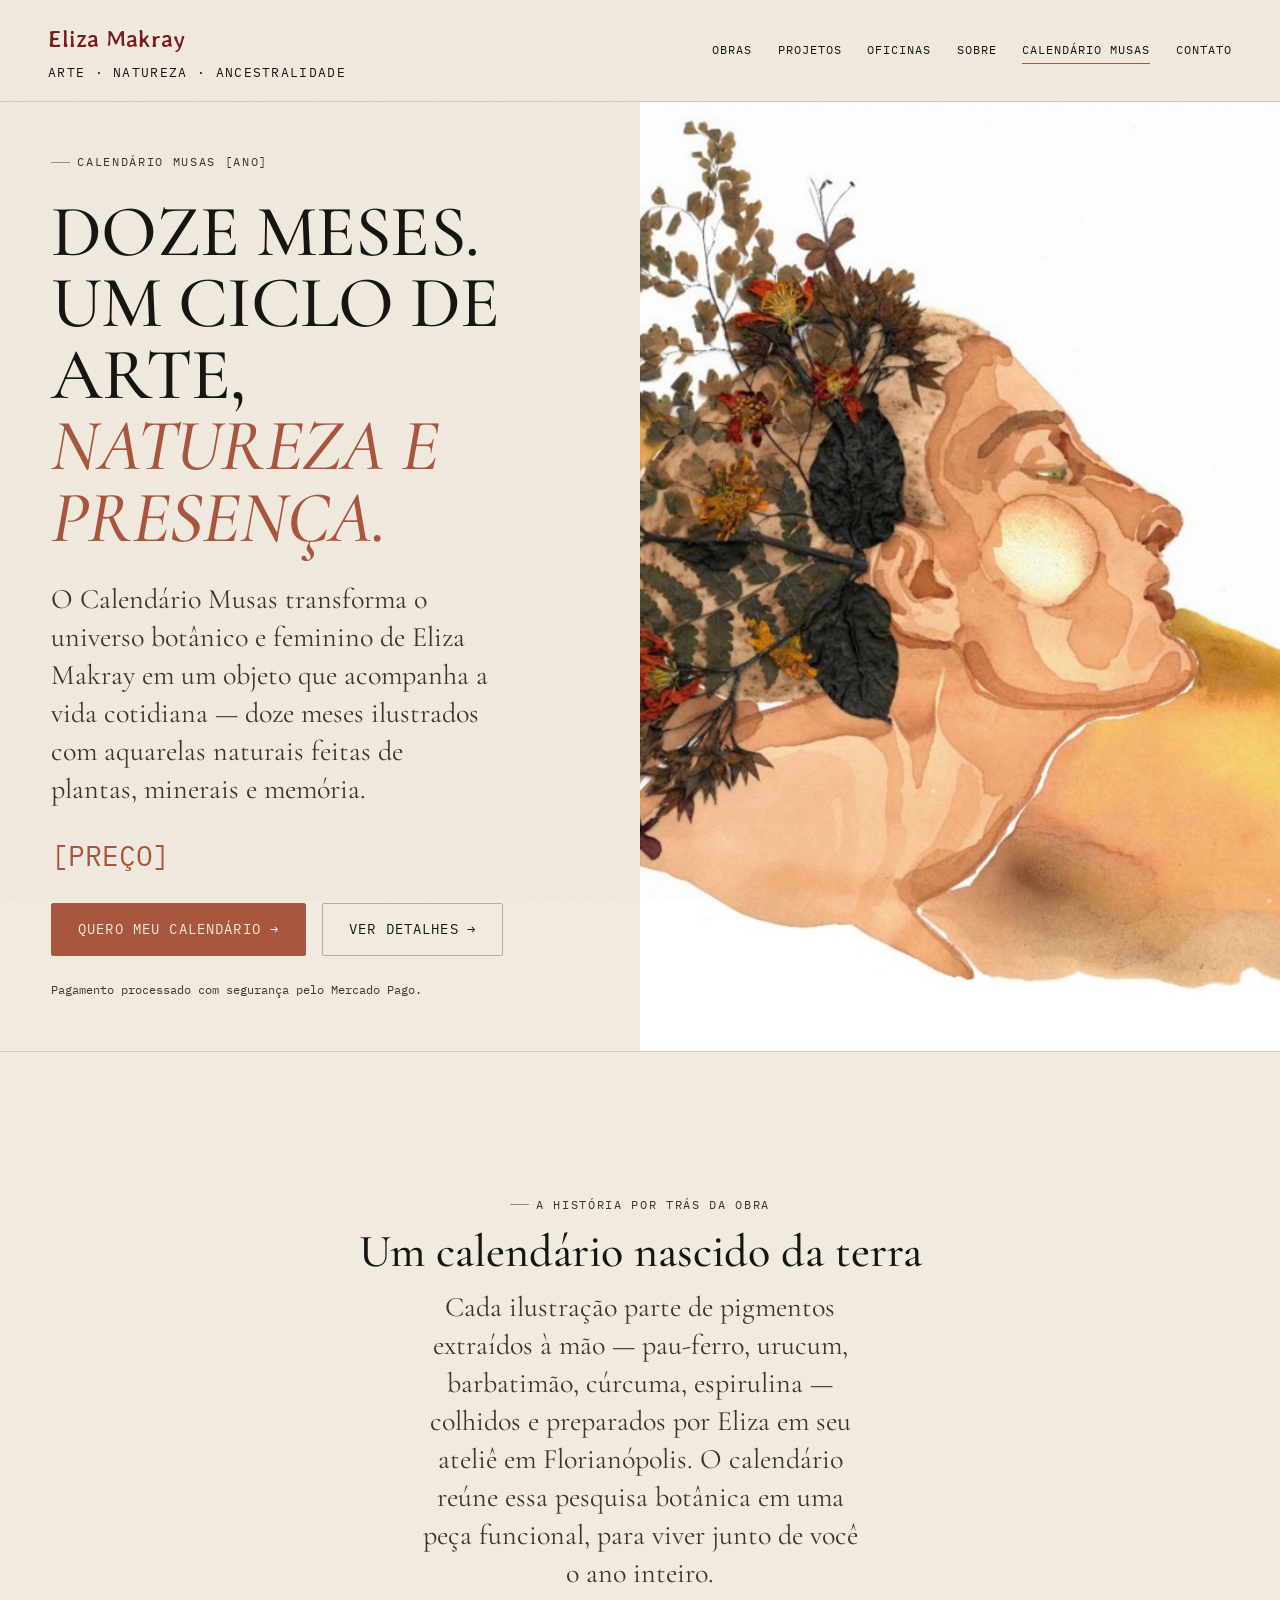
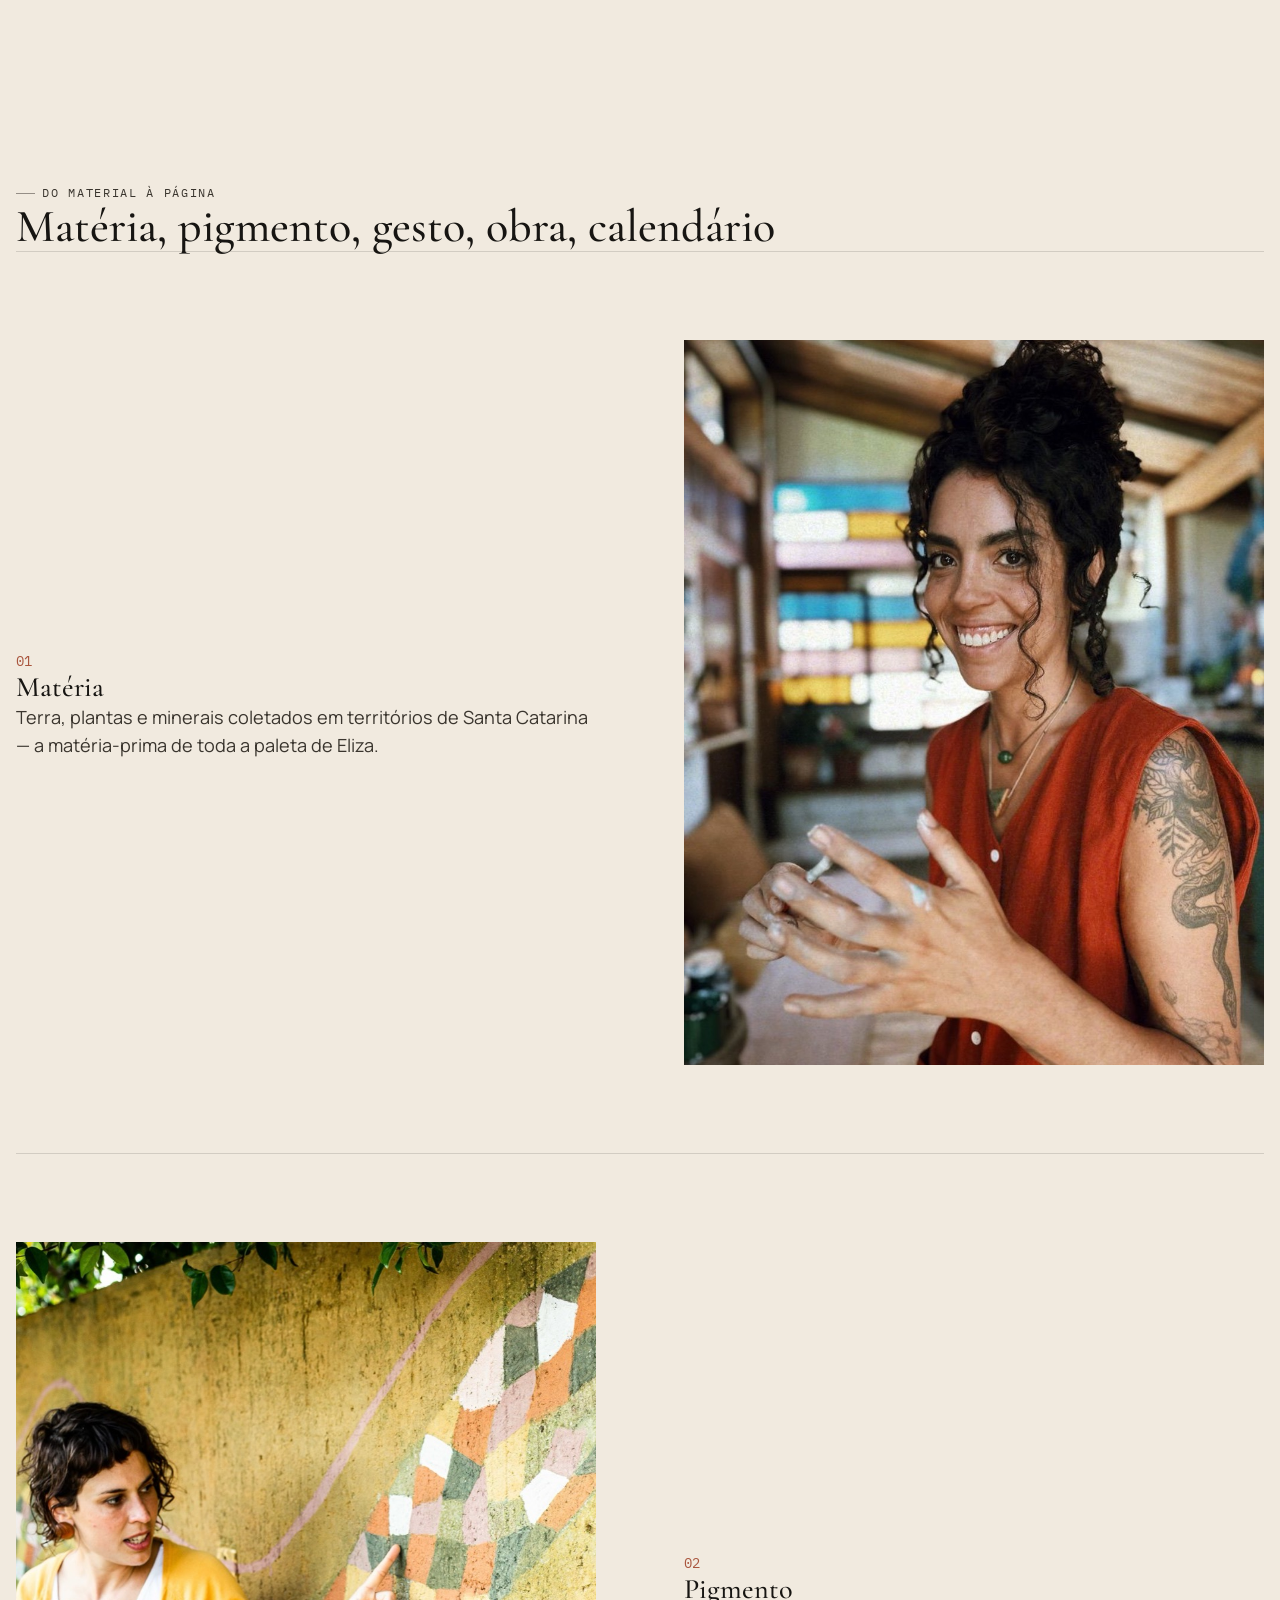
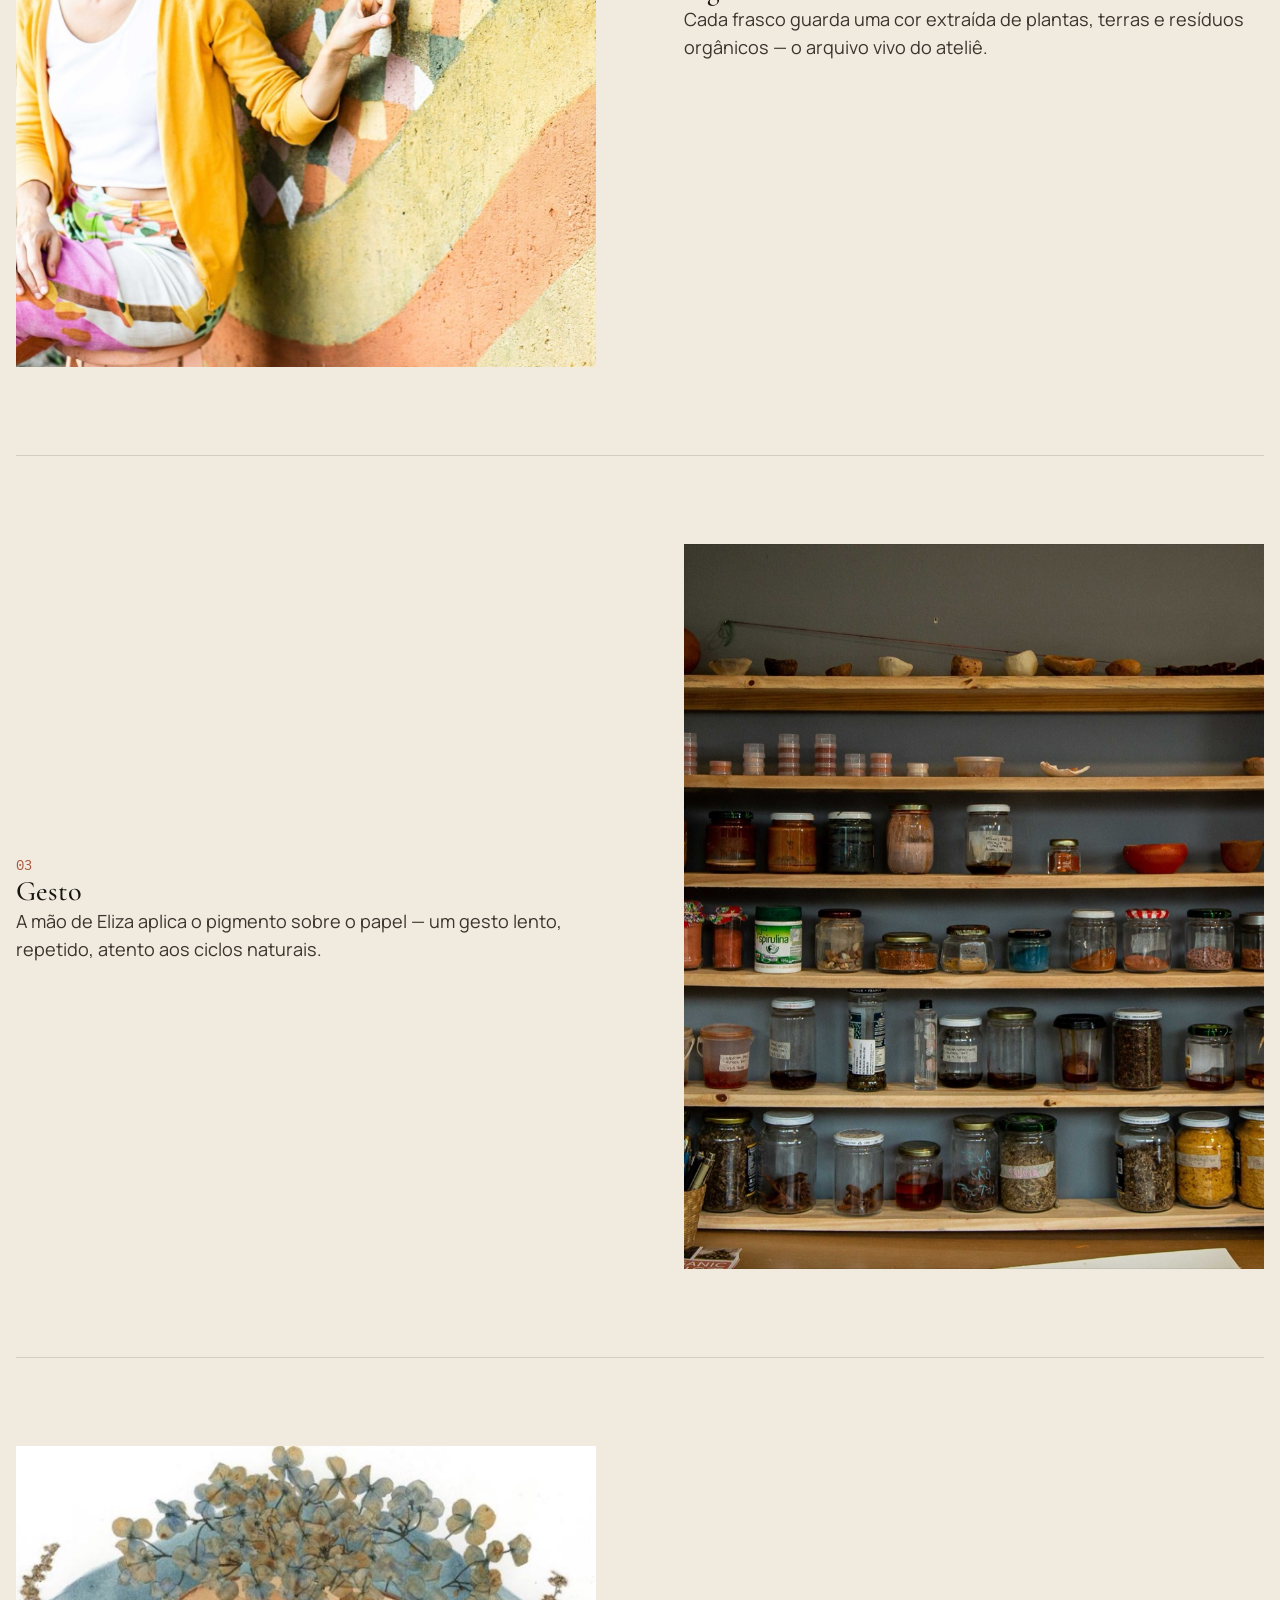
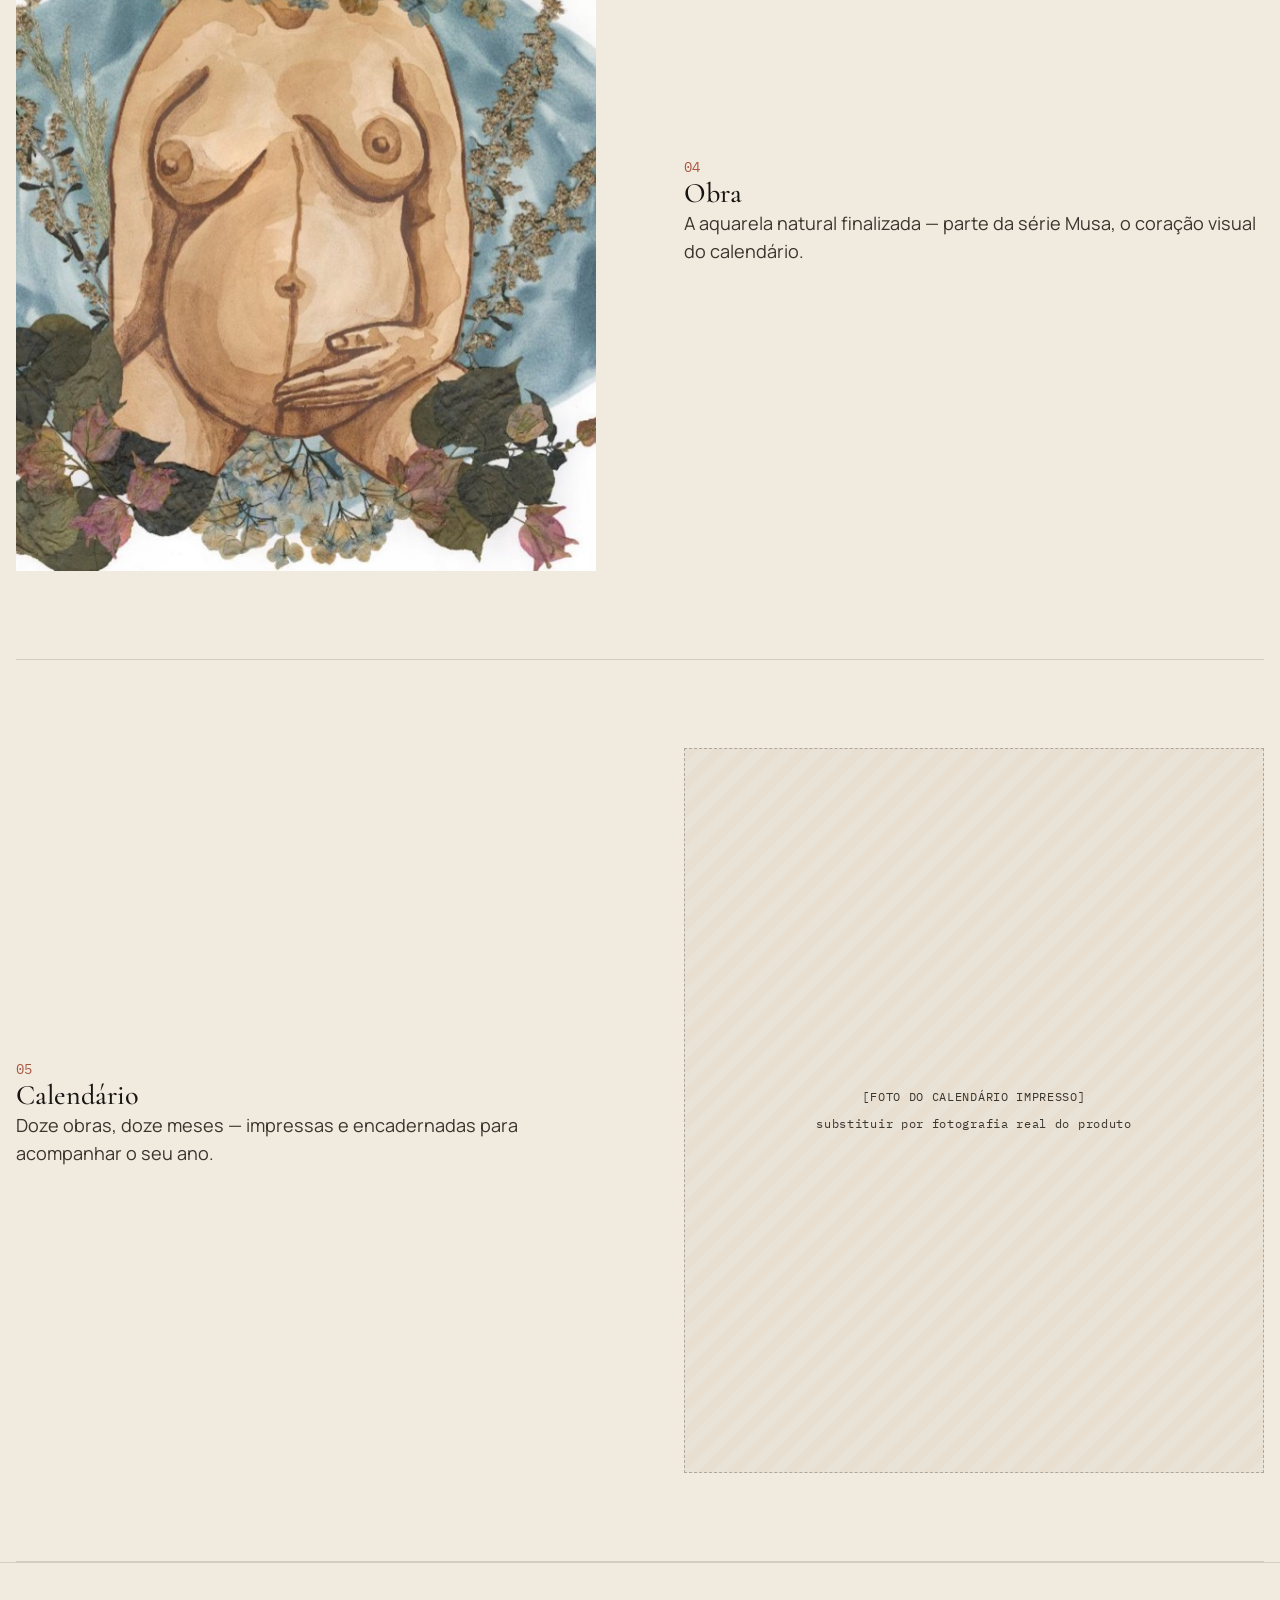
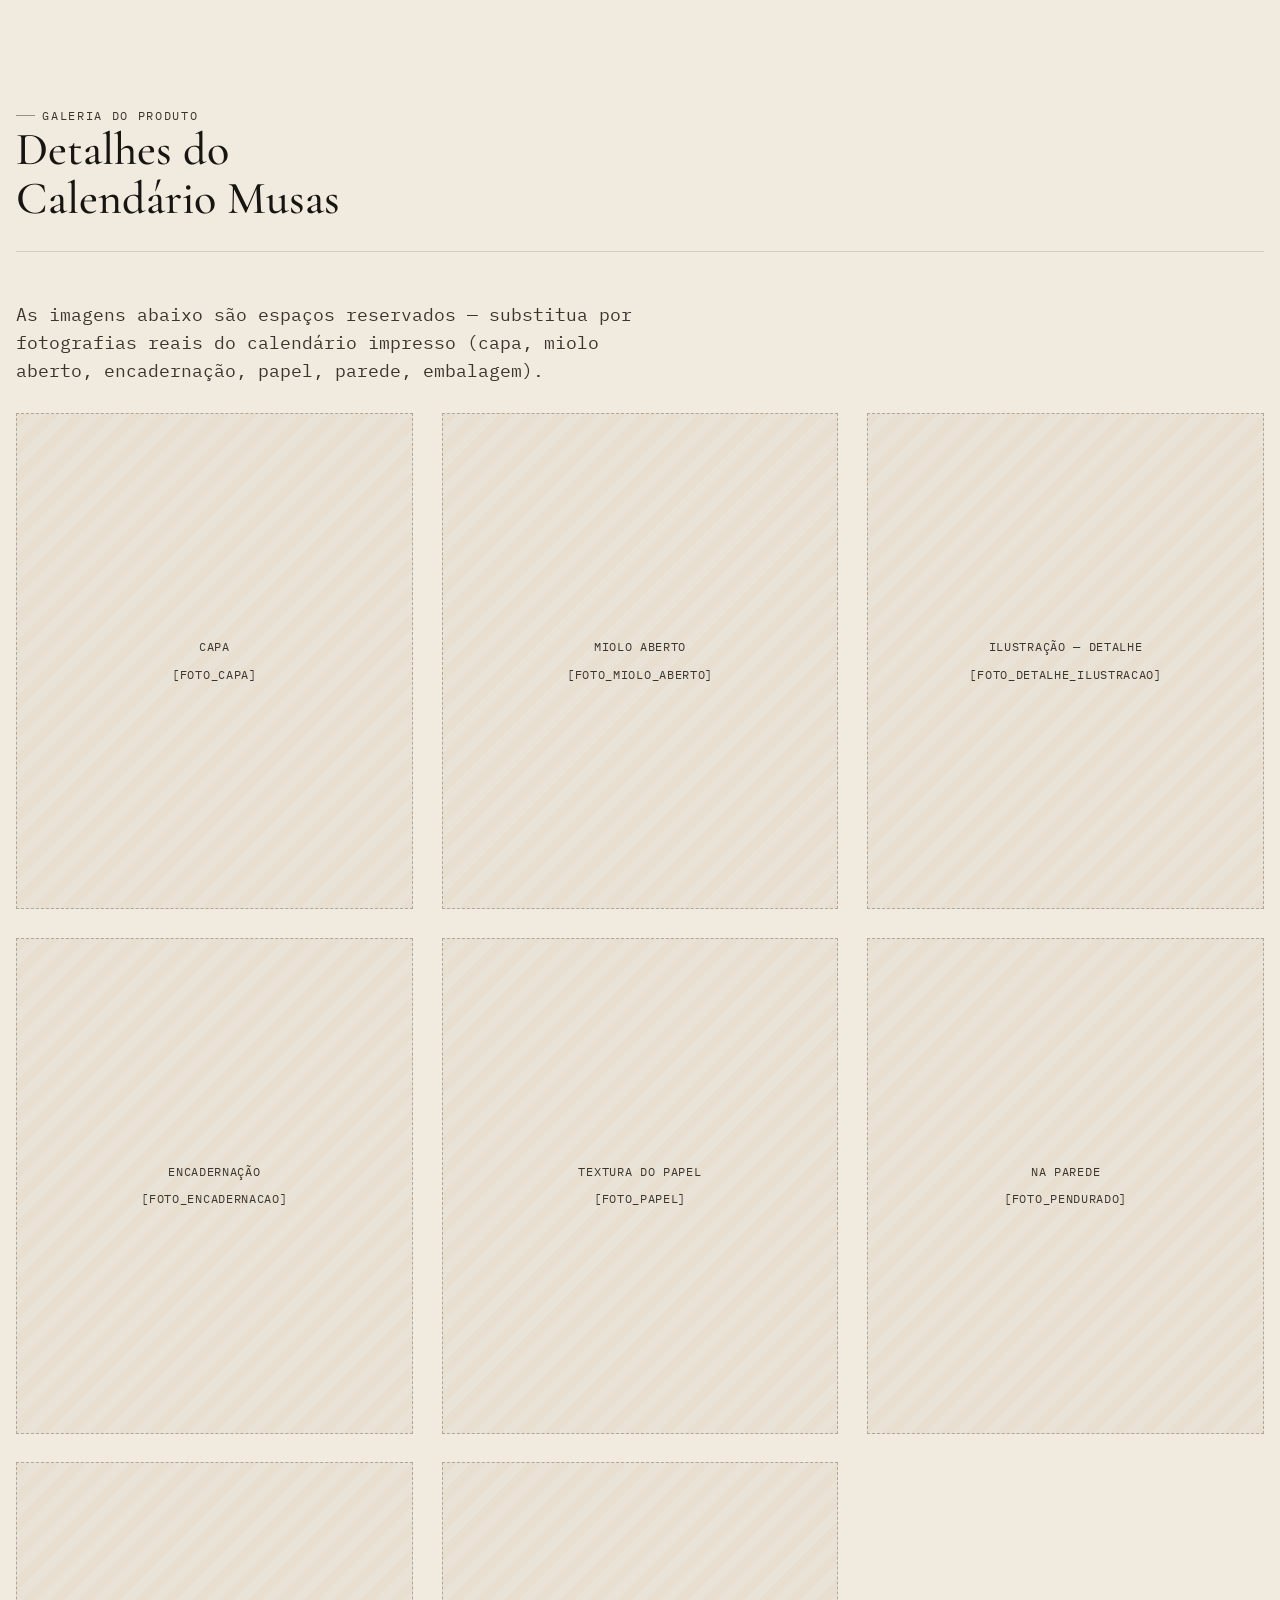
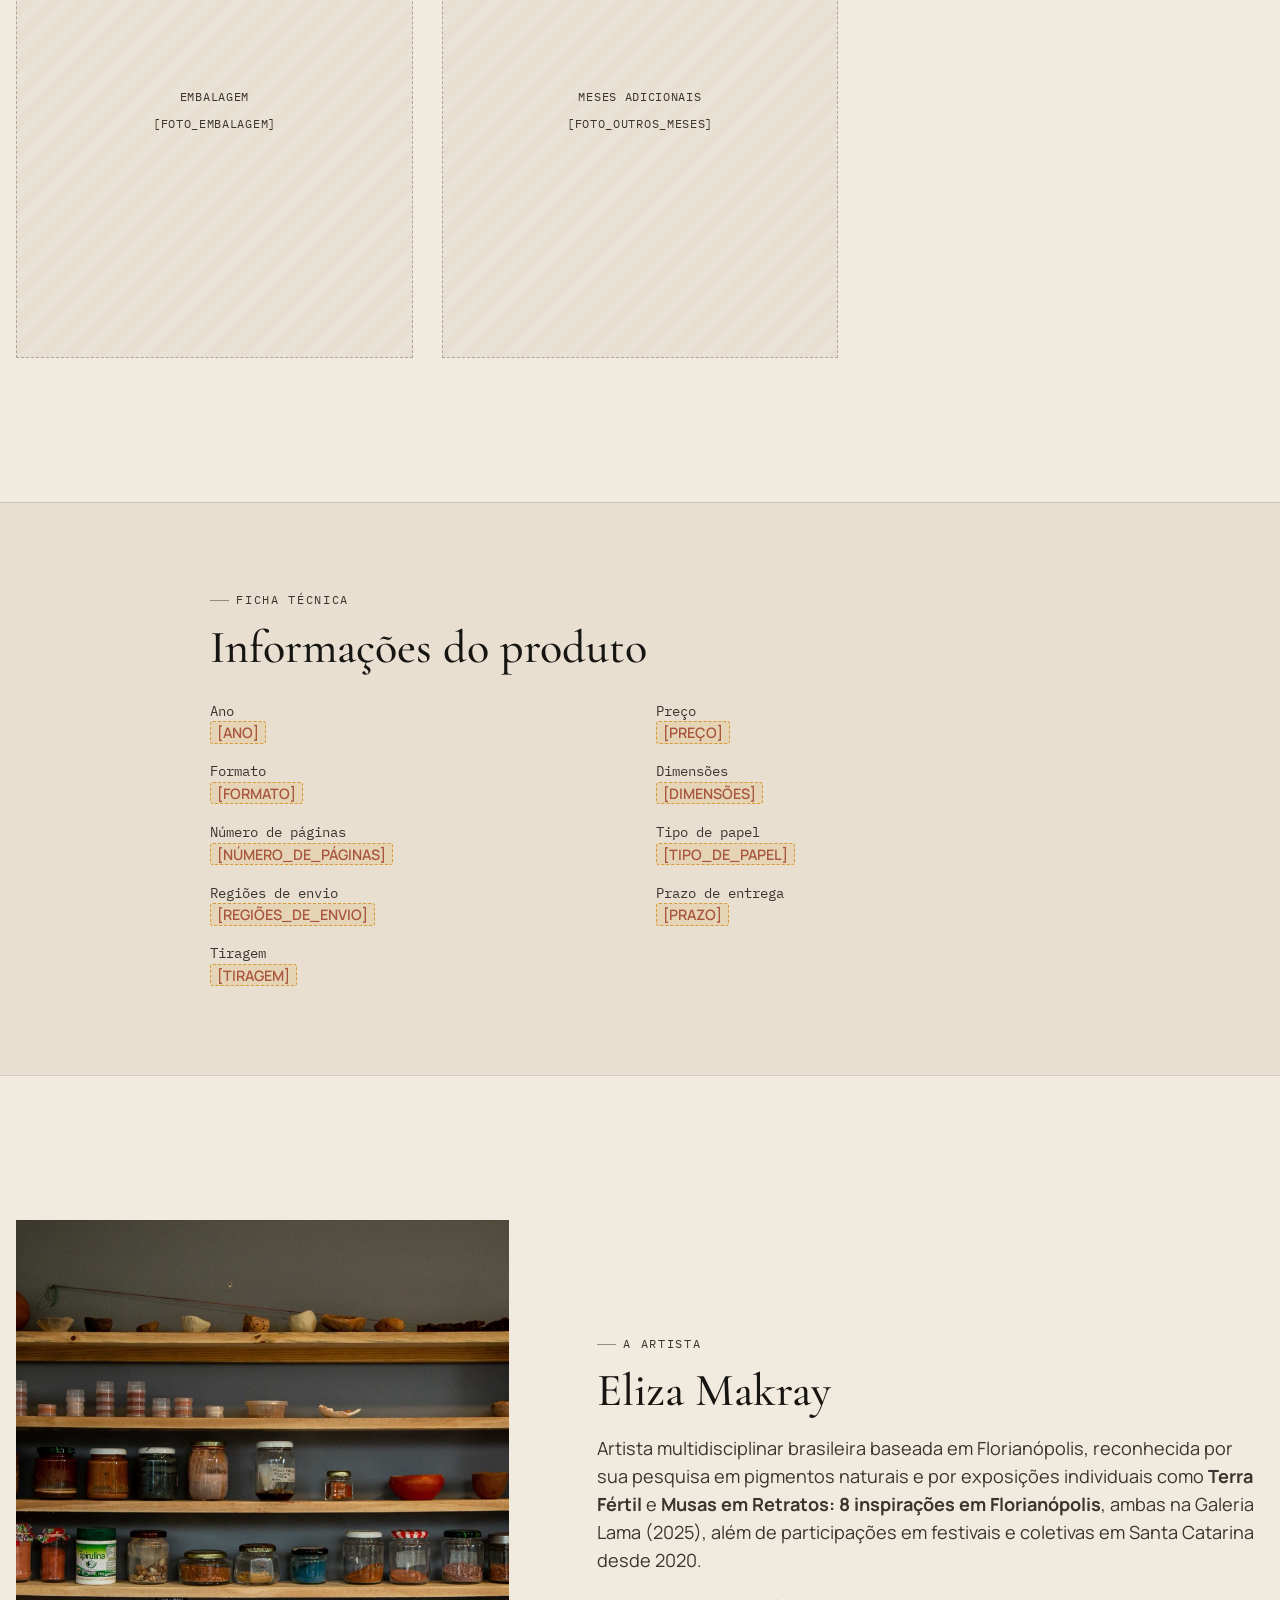
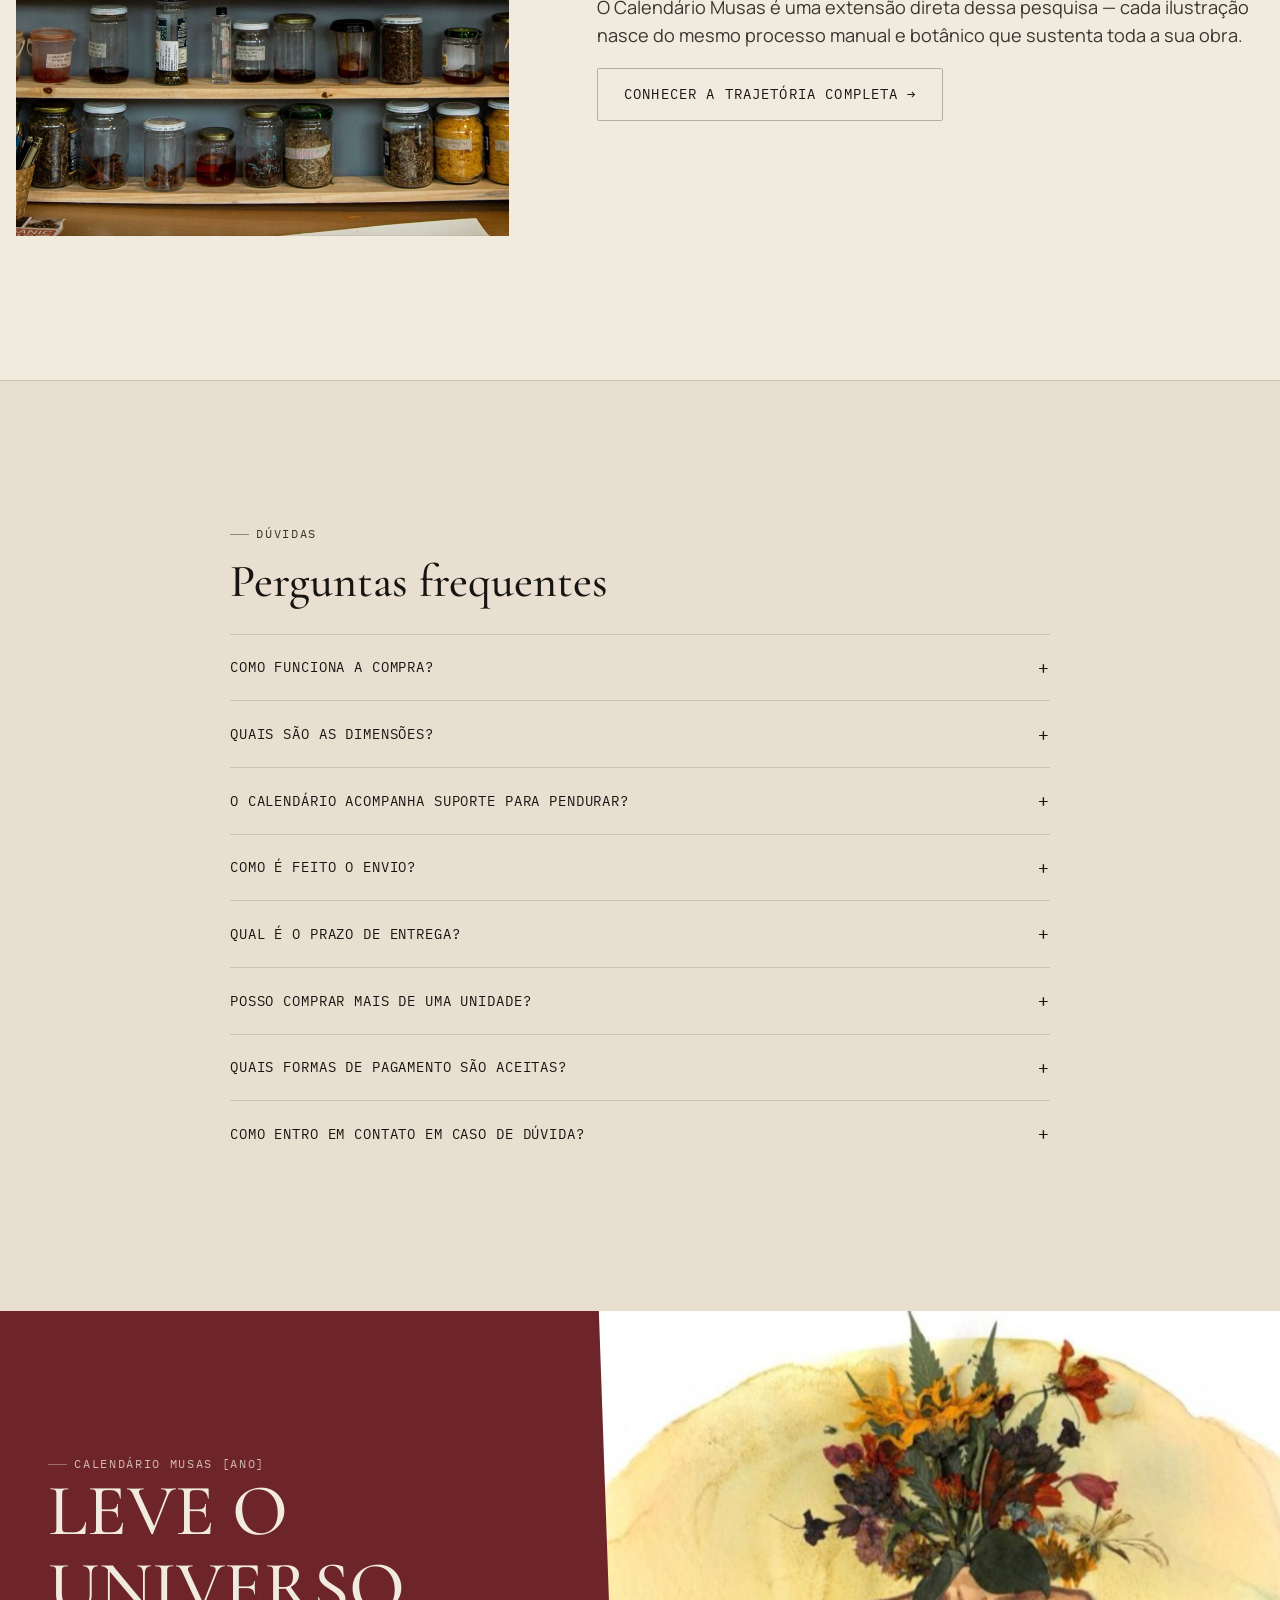
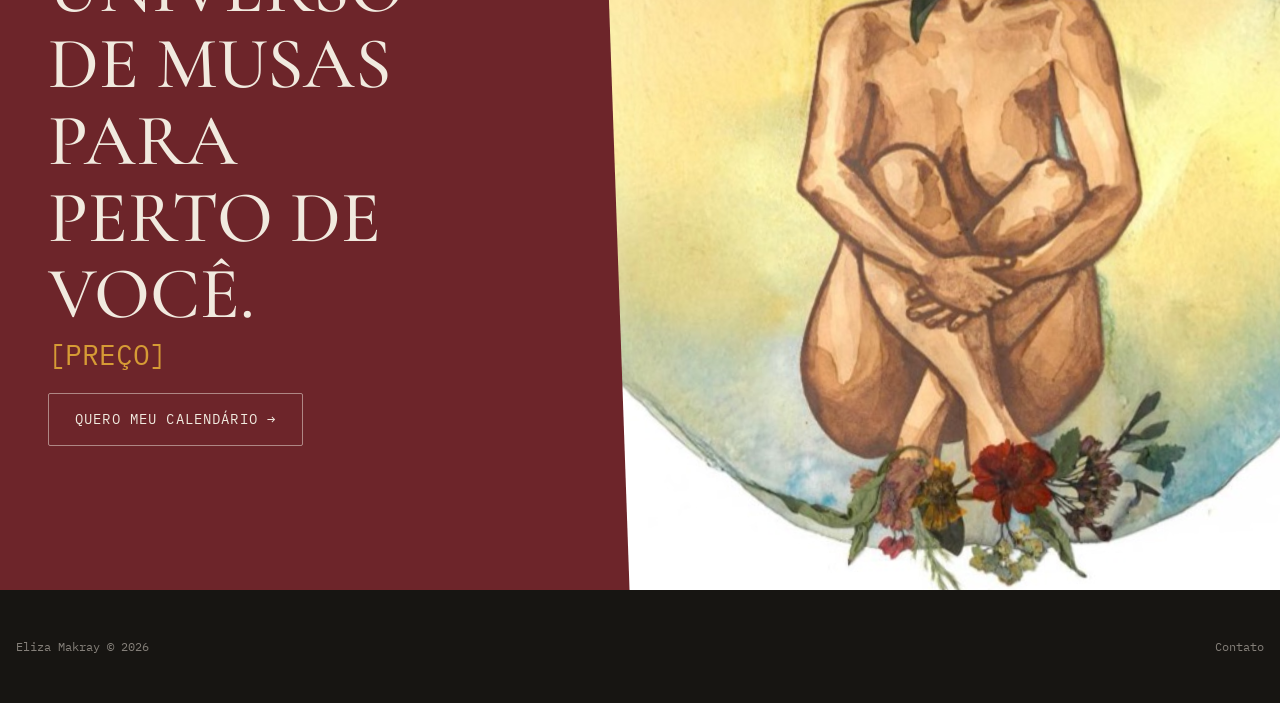
==== calendario.html @ dd7030db "Apply client's second feedback round: video trim, contact info, copy cleanup - Trim expo-video.mp4 (" ====
<!DOCTYPE html>
<html lang="pt-BR">
<head>
<meta charset="UTF-8">
<meta name="viewport" content="width=device-width, initial-scale=1.0">
<title>Calendário Musas [ANO] — Eliza Makray</title>
<meta name="description" content="Calendário Musas: doze meses do universo botânico de Eliza Makray, um ciclo de arte, natureza e presença. Peça colecionável em edição limitada.">
<link rel="canonical" href="[CANONICAL_URL]/calendario.html">
<meta property="og:type" content="product">
<meta property="og:title" content="Calendário Musas [ANO] — Eliza Makray">
<meta property="og:description" content="Doze meses de arte, natureza e presença. Um objeto colecionável do universo de Eliza Makray.">
<meta property="og:image" content="[SOCIAL_SHARE_IMAGE_URL]">
<meta property="og:locale" content="pt_BR">
<meta name="twitter:card" content="summary_large_image">
<link rel="icon" href="assets/icons/favicon.svg" type="image/svg+xml">
<link rel="preconnect" href="https://fonts.googleapis.com">
<link rel="preconnect" href="https://fonts.gstatic.com" crossorigin>
<link rel="stylesheet" href="styles.css">
<script type="application/ld+json">
{
  "@context": "https://schema.org",
  "@type": "Product",
  "name": "Calendário Musas [ANO]",
  "description": "Calendário anual com aquarelas naturais e fotografias de Eliza Makray, celebrando o universo botânico e feminino da artista.",
  "brand": { "@type": "Person", "name": "Eliza Makray" }
}
</script>
</head>
<body>
<a class="skip-link" href="#conteudo">Pular para o conteúdo</a>

<header class="site-header">
  <nav class="nav" aria-label="Navegação principal">
    <a href="index.html" class="nav-mark">
      <strong>Eliza Makray</strong>
      <span>Arte · Natureza · Ancestralidade</span>
    </a>
    <button class="nav-toggle" aria-expanded="false" aria-controls="nav-links" aria-label="Abrir menu">
      <span></span><span></span><span></span>
    </button>
    <div class="nav-links" id="nav-links" data-open="false">
      <a href="obras.html">Obras</a>
      <a href="projetos.html">Projetos</a>
      <a href="oficinas.html">Oficinas</a>
      <a href="sobre.html">Sobre</a>
      <a href="calendario.html" aria-current="page">Calendário Musas</a>
      <a href="index.html#contato">Contato</a>
    </div>
  </nav>
</header>

<main id="conteudo" data-page="calendario">

  <!-- ============ PRODUCT HERO ============ -->
  <section class="product-hero">
    <div class="product-hero-copy">
      <span class="label eyebrow">Calendário Musas [ANO]</span>
      <h1 class="display" style="font-size:var(--fs-xl)">DOZE MESES.<br>UM CICLO DE ARTE,<br><em style="color:var(--terracotta);font-style:italic">NATUREZA E PRESENÇA.</em></h1>
      <p class="lede" style="color:var(--ink-soft)">O Calendário Musas transforma o universo botânico e feminino de Eliza Makray em um objeto que acompanha a vida cotidiana — doze meses ilustrados com aquarelas naturais feitas de plantas, minerais e memória.</p>
      <div class="price-tag mono">[PREÇO]</div>
      <div style="display:flex;gap:1rem;flex-wrap:wrap">
        <a class="btn btn-primary" id="cta-hero" href="[MERCADO_PAGO_CHECKOUT_URL]" target="_blank" rel="noopener" data-track="calendar_checkout_click" data-label="hero">QUERO MEU CALENDÁRIO <span class="btn-arrow" aria-hidden="true">→</span></a>
        <a class="btn btn-outline" href="#detalhes">Ver detalhes <span class="btn-arrow" aria-hidden="true">→</span></a>
      </div>
      <p class="mono" style="font-size:.72rem;color:var(--ink-soft)">Pagamento processado com segurança pelo Mercado Pago.</p>
    </div>
    <div class="product-hero-media">
      <img src="assets/obras/obra-15.jpg" width="1100" height="819" loading="eager" fetchpriority="high" alt="Musa, 2024 — aquarela natural que integra o universo ilustrado do Calendário Musas.">
    </div>
  </section>

  <!-- ============ PRODUCT STORY ============ -->
  <section class="section" aria-labelledby="story-heading">
    <div class="container-narrow" style="text-align:center" data-reveal>
      <span class="label eyebrow" style="justify-content:center">A história por trás da obra</span>
      <h2 id="story-heading" style="margin-block:.8rem">Um calendário nascido da terra</h2>
      <p class="lede" style="margin-inline:auto;color:var(--ink-soft)">Cada ilustração parte de pigmentos extraídos à mão — pau-ferro, urucum, barbatimão, cúrcuma, espirulina — colhidos e preparados por Eliza em seu ateliê em Florianópolis. O calendário reúne essa pesquisa botânica em uma peça funcional, para viver junto de você o ano inteiro.</p>
    </div>
  </section>

  <!-- ============ MATÉRIA → CALENDÁRIO sequence ============ -->
  <section class="mtp-sequence" aria-labelledby="mtp-heading">
    <div class="container" style="padding-block:var(--space-md) 0">
      <span class="label eyebrow" data-reveal>Do material à página</span>
      <h2 id="mtp-heading" data-reveal>Matéria, pigmento, gesto, obra, calendário</h2>
    </div>

    <div class="container mtp-stage" data-reveal>
      <div>
        <span class="mtp-index mono">01</span>
        <h3>Matéria</h3>
        <p style="color:var(--ink-soft)">Terra, plantas e minerais coletados em territórios de Santa Catarina — a matéria-prima de toda a paleta de Eliza.</p>
      </div>
      <div class="mtp-media"><img src="assets/alma-botanica/alma-06.jpg" width="975" height="1300" loading="lazy" alt="Eliza Makray colhendo terra e pigmento mineral em jardim, matéria-prima das aquarelas naturais."></div>
    </div>

    <div class="container mtp-stage" data-reveal>
      <div class="mtp-media"><img src="assets/oficinas/tintas-terra-01.jpg" width="866" height="1300" loading="lazy" alt="Prateleira de pigmentos naturais preparados por Eliza Makray, em potes rotulados."></div>
      <div>
        <span class="mtp-index mono">02</span>
        <h3>Pigmento</h3>
        <p style="color:var(--ink-soft)">Cada frasco guarda uma cor extraída de plantas, terras e resíduos orgânicos — o arquivo vivo do ateliê.</p>
      </div>
    </div>

    <div class="container mtp-stage" data-reveal>
      <div>
        <span class="mtp-index mono">03</span>
        <h3>Gesto</h3>
        <p style="color:var(--ink-soft)">A mão de Eliza aplica o pigmento sobre o papel — um gesto lento, repetido, atento aos ciclos naturais.</p>
      </div>
      <div class="mtp-media"><img src="assets/portraits/artist-portrait-01.jpg" width="1700" height="1133" loading="lazy" alt="Eliza Makray com as mãos manchadas de pigmento natural, em processo criativo."></div>
    </div>

    <div class="container mtp-stage" data-reveal>
      <div class="mtp-media"><img src="assets/obras/obra-19.jpg" width="1100" height="768" loading="lazy" alt="Musa, 2025 — aquarela natural finalizada, parte do universo ilustrado do Calendário Musas."></div>
      <div>
        <span class="mtp-index mono">04</span>
        <h3>Obra</h3>
        <p style="color:var(--ink-soft)">A aquarela natural finalizada — parte da série Musa, o coração visual do calendário.</p>
      </div>
    </div>

    <div class="container mtp-stage" data-reveal style="border-bottom:1px solid var(--line)">
      <div>
        <span class="mtp-index mono">05</span>
        <h3>Calendário</h3>
        <p style="color:var(--ink-soft)">Doze obras, doze meses — impressas e encadernadas para acompanhar o seu ano.</p>
      </div>
      <div class="mtp-media media-placeholder">
        <span class="mono">[FOTO DO CALENDÁRIO IMPRESSO]</span>
        <span class="mono">substituir por fotografia real do produto</span>
      </div>
    </div>
  </section>

  <!-- ============ PRODUCT GALLERY ============ -->
  <section class="section" id="detalhes" aria-labelledby="gallery-heading" style="border-top:1px solid var(--line)">
    <div class="container">
      <div class="section-head" data-reveal>
        <div>
          <span class="label eyebrow">Galeria do produto</span>
          <h2 id="gallery-heading">Detalhes do Calendário Musas</h2>
        </div>
      </div>
      <p class="mono" style="color:var(--ink-soft);margin-bottom:var(--space-sm)" data-reveal>As imagens abaixo são espaços reservados — substitua por fotografias reais do calendário impresso (capa, miolo aberto, encadernação, papel, parede, embalagem).</p>
      <div class="artwork-grid" data-reveal role="region" aria-label="Galeria de fotos do produto, deslize para ver mais" tabindex="0">
        <div class="media-placeholder" style="aspect-ratio:4/5"><span class="mono">CAPA</span><span class="mono">[FOTO_CAPA]</span></div>
        <div class="media-placeholder" style="aspect-ratio:4/5"><span class="mono">MIOLO ABERTO</span><span class="mono">[FOTO_MIOLO_ABERTO]</span></div>
        <div class="media-placeholder" style="aspect-ratio:4/5"><span class="mono">ILUSTRAÇÃO — DETALHE</span><span class="mono">[FOTO_DETALHE_ILUSTRACAO]</span></div>
        <div class="media-placeholder" style="aspect-ratio:4/5"><span class="mono">ENCADERNAÇÃO</span><span class="mono">[FOTO_ENCADERNACAO]</span></div>
        <div class="media-placeholder" style="aspect-ratio:4/5"><span class="mono">TEXTURA DO PAPEL</span><span class="mono">[FOTO_PAPEL]</span></div>
        <div class="media-placeholder" style="aspect-ratio:4/5"><span class="mono">NA PAREDE</span><span class="mono">[FOTO_PENDURADO]</span></div>
        <div class="media-placeholder" style="aspect-ratio:4/5"><span class="mono">EMBALAGEM</span><span class="mono">[FOTO_EMBALAGEM]</span></div>
        <div class="media-placeholder" style="aspect-ratio:4/5"><span class="mono">MESES ADICIONAIS</span><span class="mono">[FOTO_OUTROS_MESES]</span></div>
      </div>
    </div>
  </section>

  <!-- ============ PRODUCT INFORMATION ============ -->
  <section class="section section--tight" aria-labelledby="info-heading" style="border-top:1px solid var(--line);background:var(--bg-alt)">
    <div class="container-narrow" data-reveal>
      <span class="label eyebrow">Ficha técnica</span>
      <h2 id="info-heading" style="margin-block:.8rem var(--space-sm)">Informações do produto</h2>
      <dl style="display:grid;grid-template-columns:1fr 1fr;gap:1rem 2rem;font-size:var(--fs-sm)">
        <div><dt class="mono" style="color:var(--ink-soft)">Ano</dt><dd><span class="placeholder">[ANO]</span></dd></div>
        <div><dt class="mono" style="color:var(--ink-soft)">Preço</dt><dd><span class="placeholder">[PREÇO]</span></dd></div>
        <div><dt class="mono" style="color:var(--ink-soft)">Formato</dt><dd><span class="placeholder">[FORMATO]</span></dd></div>
        <div><dt class="mono" style="color:var(--ink-soft)">Dimensões</dt><dd><span class="placeholder">[DIMENSÕES]</span></dd></div>
        <div><dt class="mono" style="color:var(--ink-soft)">Número de páginas</dt><dd><span class="placeholder">[NÚMERO_DE_PÁGINAS]</span></dd></div>
        <div><dt class="mono" style="color:var(--ink-soft)">Tipo de papel</dt><dd><span class="placeholder">[TIPO_DE_PAPEL]</span></dd></div>
        <div><dt class="mono" style="color:var(--ink-soft)">Regiões de envio</dt><dd><span class="placeholder">[REGIÕES_DE_ENVIO]</span></dd></div>
        <div><dt class="mono" style="color:var(--ink-soft)">Prazo de entrega</dt><dd><span class="placeholder">[PRAZO]</span></dd></div>
        <div><dt class="mono" style="color:var(--ink-soft)">Tiragem</dt><dd><span class="placeholder">[TIRAGEM]</span></dd></div>
      </dl>
    </div>
  </section>

  <!-- ============ ARTIST CREDIBILITY ============ -->
  <section class="section" aria-labelledby="artist-heading" style="border-top:1px solid var(--line)">
    <div class="container manifesto">
      <div data-reveal>
        <img src="assets/portraits/artist-portrait-01.jpg" width="1700" height="1133" loading="lazy" alt="Retrato de Eliza Makray em seu ateliê." style="aspect-ratio:4/5;object-fit:cover">
      </div>
      <div data-reveal>
        <span class="label eyebrow">A artista</span>
        <h2 id="artist-heading" style="margin-block:.8rem 1.2rem">Eliza Makray</h2>
        <p style="color:var(--ink-soft);margin-bottom:1.2rem">Artista multidisciplinar brasileira baseada em Florianópolis, reconhecida por sua pesquisa em pigmentos naturais e por exposições individuais como <strong>Terra Fértil</strong> e <strong>Musas em Retratos: 8 inspirações em Florianópolis</strong>, ambas na Galeria Lama (2025), além de participações em festivais e coletivas em Santa Catarina desde 2020.</p>
        <p style="color:var(--ink-soft)">O Calendário Musas é uma extensão direta dessa pesquisa — cada ilustração nasce do mesmo processo manual e botânico que sustenta toda a sua obra.</p>
        <a class="btn btn-outline" href="sobre.html" style="margin-top:1.2rem">Conhecer a trajetória completa <span class="btn-arrow" aria-hidden="true">→</span></a>
      </div>
    </div>
  </section>

  <!-- ============ FAQ ============ -->
  <section class="section" aria-labelledby="faq-heading" style="border-top:1px solid var(--line);background:var(--bg-alt)">
    <div class="container-narrow faq-wrap" data-reveal>
      <span class="label eyebrow">Dúvidas</span>
      <h2 id="faq-heading" style="margin-block:.8rem var(--space-sm)">Perguntas frequentes</h2>

      <button class="accordion-trigger" data-accordion-trigger aria-expanded="false" aria-controls="faq-1">Como funciona a compra?<span class="plus" aria-hidden="true">+</span></button>
      <div class="accordion-panel" id="faq-1" data-accordion-panel><div class="accordion-panel-inner"><p>Ao clicar em "Quero meu calendário", você será direcionado ao checkout seguro do Mercado Pago para concluir o pagamento. Após a confirmação, você receberá as próximas informações por e-mail ou WhatsApp.</p></div></div>

      <button class="accordion-trigger" data-accordion-trigger aria-expanded="false" aria-controls="faq-2">Quais são as dimensões?<span class="plus" aria-hidden="true">+</span></button>
      <div class="accordion-panel" id="faq-2" data-accordion-panel><div class="accordion-panel-inner"><p><span class="placeholder">[DIMENSÕES]</span> — informação a confirmar.</p></div></div>

      <button class="accordion-trigger" data-accordion-trigger aria-expanded="false" aria-controls="faq-3">O calendário acompanha suporte para pendurar?<span class="plus" aria-hidden="true">+</span></button>
      <div class="accordion-panel" id="faq-3" data-accordion-panel><div class="accordion-panel-inner"><p><span class="placeholder">[SUPORTE_PARA_PENDURAR]</span> — informação a confirmar.</p></div></div>

      <button class="accordion-trigger" data-accordion-trigger aria-expanded="false" aria-controls="faq-4">Como é feito o envio?<span class="plus" aria-hidden="true">+</span></button>
      <div class="accordion-panel" id="faq-4" data-accordion-panel><div class="accordion-panel-inner"><p>Envio para <span class="placeholder">[REGIÕES_DE_ENVIO]</span>, com embalagem cuidadosa para preservar a peça em trânsito.</p></div></div>

      <button class="accordion-trigger" data-accordion-trigger aria-expanded="false" aria-controls="faq-5">Qual é o prazo de entrega?<span class="plus" aria-hidden="true">+</span></button>
      <div class="accordion-panel" id="faq-5" data-accordion-panel><div class="accordion-panel-inner"><p>O prazo estimado é de <span class="placeholder">[PRAZO]</span> após a confirmação do pagamento.</p></div></div>

      <button class="accordion-trigger" data-accordion-trigger aria-expanded="false" aria-controls="faq-6">Posso comprar mais de uma unidade?<span class="plus" aria-hidden="true">+</span></button>
      <div class="accordion-panel" id="faq-6" data-accordion-panel><div class="accordion-panel-inner"><p>Sim — a quantidade pode ser ajustada diretamente no checkout do Mercado Pago, sujeita à disponibilidade da tiragem de <span class="placeholder">[TIRAGEM]</span> exemplares.</p></div></div>

      <button class="accordion-trigger" data-accordion-trigger aria-expanded="false" aria-controls="faq-7">Quais formas de pagamento são aceitas?<span class="plus" aria-hidden="true">+</span></button>
      <div class="accordion-panel" id="faq-7" data-accordion-panel><div class="accordion-panel-inner"><p>Todas as formas de pagamento oferecidas pelo Mercado Pago no checkout — cartão de crédito, débito, Pix e boleto, conforme disponibilidade.</p></div></div>

      <button class="accordion-trigger" data-accordion-trigger aria-expanded="false" aria-controls="faq-8">Como entro em contato em caso de dúvida?<span class="plus" aria-hidden="true">+</span></button>
      <div class="accordion-panel" id="faq-8" data-accordion-panel><div class="accordion-panel-inner"><p>Escreva para <span class="placeholder">elizamakrayarte@gmail.com</span> ou pelo <a href="https://wa.me/5548996498711" data-track="whatsapp_click" style="text-decoration:underline" target="_blank" rel="noopener">WhatsApp</a>.</p></div></div>
    </div>
  </section>

  <!-- ============ FINAL CTA ============ -->
  <section class="calendar-transition" style="background:var(--burgundy)" data-reveal>
    <div class="calendar-transition-copy">
      <span class="label label--on-dark eyebrow">Calendário Musas [ANO]</span>
      <h2>LEVE O UNIVERSO<br>DE MUSAS PARA<br>PERTO DE VOCÊ.</h2>
      <div class="price-tag mono" style="color:var(--pollen)">[PREÇO]</div>
      <a class="btn btn-outline--light" href="[MERCADO_PAGO_CHECKOUT_URL]" target="_blank" rel="noopener" data-track="calendar_checkout_click" data-label="final_cta" style="margin-top:1rem">QUERO MEU CALENDÁRIO <span class="btn-arrow" aria-hidden="true">→</span></a>
    </div>
    <div class="calendar-transition-visual">
      <img src="assets/obras/obra-17.jpg" width="1100" height="766" loading="lazy" alt="Musa, 2025 — aquarela natural do universo do Calendário Musas.">
    </div>
  </section>
</main>

<div class="sticky-buy" data-sticky-buy>
  <div class="sticky-buy-info">
    <strong>Calendário Musas [ANO]</strong>
    <span>[PREÇO]</span>
  </div>
  <a class="btn btn-primary" href="[MERCADO_PAGO_CHECKOUT_URL]" target="_blank" rel="noopener" data-track="calendar_checkout_click" data-label="sticky_bar">Comprar</a>
</div>

<footer class="site-footer">
  <div class="footer-inner container" style="padding-block:var(--space-md)">
    <div class="footer-bottom" style="border-top:0;margin-top:0;padding-top:0">
      <span>Eliza Makray © <span data-year></span></span>
      <a href="index.html#contato">Contato</a>
    </div>
  </div>
</footer>

<script src="script.js" defer></script>
</body>
</html>
---- styles.css ----
/* ==========================================================================
   ELIZA MAKRAY — "Living Herbarium" design system
   Warm mineral palette · editorial serif + grotesk + mono · fluid type
   ========================================================================== */

@import url('https://fonts.googleapis.com/css2?family=Cormorant+Garamond:ital,wght@0,400;0,500;0,600;1,400;1,500&family=Manrope:wght@400;500;600;700;800&family=IBM+Plex+Mono:wght@400;500&display=swap');
@import url('https://fonts.googleapis.com/css2?family=Cormorant+Garamond:ital,wght@0,400;0,500;0,600;1,400;1,500&family=IBM+Plex+Mono:wght@400;500&family=Manrope:wght@400;500;600;700;800&family=Stylish&display=swap');

:root{
  /* ---- palette ---- */
  --ivory:#F1EADF;
  --ivory-dim:#E8DFD0;
  --clay:#C98F72;
  --terracotta:#A9563E;
  --olive:#565C3D;
  --botanical:#263A2B;
  --burgundy:#6D252A;
  --pollen:#D69B35;
  --carbon:#171512;

  --bg: var(--ivory);
  --bg-alt: var(--ivory-dim);
  --ink: var(--carbon);
  --ink-soft:#3A352E;
  --line: rgba(23,21,18,0.14);
  --line-strong: rgba(23,21,18,0.28);

  /* ---- type families ---- */
  --font-display:'Cormorant Garamond', 'Times New Roman', serif;
  --font-body:'Manrope', -apple-system, BlinkMacSystemFont, sans-serif;
  --font-mono:'IBM Plex Mono', ui-monospace, Menlo, monospace;

  /* ---- fluid type scale ---- */
  --fs-2xl: clamp(3.4rem, 3rem + 5vw, 8.5rem);
  --fs-xl: clamp(2.4rem, 2rem + 3.2vw, 5.2rem);
  --fs-lg: clamp(1.9rem, 1.6rem + 1.6vw, 3.2rem);
  --fs-md: clamp(1.35rem, 1.2rem + 0.7vw, 1.9rem);
  --fs-body: clamp(1rem, 0.94rem + 0.24vw, 1.15rem);
  --fs-sm: clamp(0.82rem, 0.78rem + 0.15vw, 0.92rem);
  --fs-label: clamp(0.7rem, 0.68rem + 0.08vw, 0.78rem);

  /* ---- spacing ---- */
  --space-3xs: 0.4rem;
  --space-2xs: 0.7rem;
  --space-xs: 1.1rem;
  --space-sm: 1.8rem;
  --space-md: 3rem;
  --space-lg: 5.5rem;
  --space-xl: 9rem;
  --space-2xl: 13rem;

  --container: min(100% - 2rem, 1400px);
  --container-narrow: min(100% - 3rem, 860px);

  --ease: cubic-bezier(.22,.7,.24,1);
  --dur-fast: .3s;
  --dur-med: .7s;
  --dur-slow: 1.4s;

  --radius-sm: 2px;
  color-scheme: light;
}

/* ---- reset ---- */
*,*::before,*::after{box-sizing:border-box;margin:0;padding:0}
html{scroll-behavior:smooth;-webkit-text-size-adjust:100%;overflow-x:hidden}
@media (prefers-reduced-motion: reduce){
  html{scroll-behavior:auto}
  *,*::before,*::after{animation-duration:0.001ms !important;animation-iteration-count:1 !important;transition-duration:0.001ms !important;scroll-behavior:auto !important}
}
body{
  background:var(--bg);
  color:var(--ink);
  font-family:var(--font-body);
  font-size:var(--fs-body);
  line-height:1.55;
  overflow-x:hidden;
  -webkit-font-smoothing:antialiased;
}
img,video{max-width:100%;display:block;height:auto}
a{color:inherit;text-decoration:none}
ul,ol{list-style:none}
button{font:inherit;background:none;border:0;cursor:pointer;color:inherit}
input,textarea{font:inherit}
svg{display:block}

/* subtle paper grain overlay, no asset needed */
body::before{
  content:"";
  position:fixed;inset:0;
  pointer-events:none;
  z-index:999;
  opacity:.05;
  mix-blend-mode:multiply;
  background-image:url("data:image/svg+xml,%3Csvg xmlns='http://www.w3.org/2000/svg' width='120' height='120'%3E%3Cfilter id='n'%3E%3CfeTurbulence type='fractalNoise' baseFrequency='0.9' numOctaves='2' stitchTiles='stitch'/%3E%3C/filter%3E%3Crect width='100%25' height='100%25' filter='url(%23n)'/%3E%3C/svg%3E");
}

/* ---- type helpers ---- */
.display{font-family:var(--font-display);font-weight:500;line-height:.98;letter-spacing:-.01em}
.display-italic{font-family:var(--font-display);font-style:italic;font-weight:400}
.mono{font-family:var(--font-mono)}
.label{
  font-family:var(--font-mono);
  font-size:var(--fs-label);
  letter-spacing:.14em;
  text-transform:uppercase;
  color:var(--ink-soft);
}
.label--on-dark{color:rgba(241,234,223,.75)}
.eyebrow{display:flex;align-items:center;gap:.6em}
.eyebrow::before{content:"";width:1.6em;height:1px;background:currentColor;opacity:.5}

h1,h2,h3,h4{font-family:var(--font-display);font-weight:500;line-height:1.05}
h2{font-size:var(--fs-lg)}
h3{font-size:var(--fs-md)}
p{max-width:60ch}
.lede{font-size:var(--fs-md);font-family:var(--font-display);font-weight:400;line-height:1.35;max-width:34ch}

.sr-only{position:absolute;width:1px;height:1px;padding:0;margin:-1px;overflow:hidden;clip:rect(0,0,0,0);white-space:nowrap;border:0}
.skip-link{
  position:absolute;top:-100%;left:1rem;z-index:1000;
  background:var(--carbon);color:var(--ivory);padding:.8em 1.4em;
  font-family:var(--font-mono);font-size:.85rem;
  transition:top var(--dur-fast) var(--ease);
}
.skip-link:focus{top:1rem}

:focus-visible{outline:2px solid var(--terracotta);outline-offset:3px}

.container{width:var(--container);margin-inline:auto}
.container-narrow{width:var(--container-narrow);margin-inline:auto}
.section{padding-block:var(--space-xl)}
.section--tight{padding-block:var(--space-lg)}

/* ---- buttons ---- */
.btn{
  display:inline-flex;align-items:center;gap:.6em;
  font-family:var(--font-mono);font-size:var(--fs-sm);letter-spacing:.08em;text-transform:uppercase;
  padding:1em 1.8em;
  border:1px solid currentColor;
  border-radius:var(--radius-sm);
  transition:background var(--dur-fast) var(--ease), color var(--dur-fast) var(--ease), transform var(--dur-fast) var(--ease);
  position:relative;
  will-change:transform;
}
.btn-primary{background:var(--terracotta);color:var(--ivory);border-color:var(--terracotta)}
.btn-primary:hover{background:var(--burgundy);border-color:var(--burgundy)}
.btn-outline{color:var(--ink);border-color:var(--line-strong)}
.btn-outline:hover{background:var(--ink);color:var(--ivory);border-color:var(--ink)}
.btn-outline--light{color:var(--ivory);border-color:rgba(241,234,223,.5)}
.btn-outline--light:hover{background:var(--ivory);color:var(--carbon)}
.btn-arrow{transition:transform var(--dur-fast) var(--ease)}
.btn:hover .btn-arrow{transform:translateX(4px)}

/* ==========================================================================
   NAV
   ========================================================================== */
.site-header{
  position:sticky;top:0;z-index:200;
  background:rgba(241,234,223,.86);
  backdrop-filter:blur(10px);
  border-bottom:1px solid var(--line);
}
.nav{
  display:flex;align-items:center;justify-content:space-between;
  padding-block:1.1rem;
  padding-inline:var(--edge-pad);
  width:100%;
}
.nav-mark{
  font-family:var(--font-mono);font-size:.82rem;letter-spacing:.1em;text-transform:uppercase;
  display:flex;flex-direction:column;gap:3px;
}
.nav-mark strong { font-family: "Stylish", sans-serif; font-size: 1.7rem; font-weight: 400; letter-spacing: 0; text-transform: none; color: #791B1B; }
.logo-font { font-family: "Stylish", sans-serif; font-weight: 400; }

.nav-links{display:flex;gap:clamp(1rem,2vw,2.2rem);align-items:center}
.nav-links a{
  font-family:var(--font-mono);font-size:.78rem;letter-spacing:.08em;text-transform:uppercase;
  padding-block:.3em;border-bottom:1px solid transparent;
  transition:border-color var(--dur-fast) var(--ease), opacity var(--dur-fast);
}
.nav-links a:hover, .nav-links a[aria-current="page"]{border-color:var(--terracotta)}
.nav-toggle{display:none}
@media (max-width:820px){
  .nav-links{
    position:fixed;inset:0 0 0 auto;width:min(78vw,340px);height:100vh;
    background:var(--ivory);flex-direction:column;align-items:flex-start;
    padding:5.5rem var(--space-sm) var(--space-sm);
    gap:1.4rem;
    transform:translateX(100%);
    transition:transform var(--dur-med) var(--ease);
    border-left:1px solid var(--line);
  }
  .nav-links[data-open="true"]{transform:translateX(0)}
  .nav-links a{font-size:1rem}
  .nav-toggle{
    display:flex;flex-direction:column;gap:5px;width:26px;z-index:210;
  }
  .nav-toggle span{height:1px;background:currentColor;width:100%;transition:transform var(--dur-fast),opacity var(--dur-fast)}
  .nav-toggle[aria-expanded="true"] span:nth-child(1){transform:translateY(6px) rotate(45deg)}
  .nav-toggle[aria-expanded="true"] span:nth-child(2){opacity:0}
  .nav-toggle[aria-expanded="true"] span:nth-child(3){transform:translateY(-6px) rotate(-45deg)}
}

/* ==========================================================================
   HERO
   ========================================================================== */
:root{
  --edge-pad: clamp(1.5rem, 4vw, 3rem);
  --header-h: 102px;
  --fs-hero: clamp(2.1rem, 1.5rem + 2.6vw, 3.5rem);
}
.hero{
  position:relative;
  height:calc(100svh - var(--header-h));
  display:grid;
  grid-template-columns:56fr 44fr;
  align-items:stretch;
  border-bottom:1px solid var(--line);
  overflow:hidden;
}
.hero-visual{position:relative;overflow:hidden;background:var(--carbon)}
.hero-visual img{
  width:100%;height:100%;object-fit:cover;object-position:40% 58%;
  transform:scale(1.06);
  transition:transform 2.4s var(--ease);
}
.hero-visual::after{
  content:"";position:absolute;inset:0;
  background:linear-gradient(180deg, rgba(23,21,18,.05), rgba(23,21,18,.3) 90%);
}
.hero[data-revealed="true"] .hero-visual img{transform:scale(1)}
.hero-copy{
  position:relative;
  display:flex;flex-direction:column;justify-content:center;
  gap:clamp(1.2rem, 2.2vh, 1.8rem);
  padding:var(--edge-pad);
}
.hero-kicker{display:flex;flex-direction:column;gap:.7rem}
.hero-title{
  font-size:var(--fs-hero);
  line-height:1.02;
}
.hero-sub{
  font-family:var(--font-mono);font-size:var(--fs-sm);letter-spacing:.03em;
  color:var(--ink-soft);
}
.hero-desc{
  font-family:var(--font-mono);font-size:.76rem;letter-spacing:.03em;
  color:var(--ink-soft);opacity:.8;margin-top:-.6rem;
}
.hero-actions{display:flex;align-items:center;gap:1.2rem;margin-top:.4rem}
.hero-scroll-cue{
  display:flex;align-items:center;gap:.5em;
  font-family:var(--font-mono);font-size:.7rem;letter-spacing:.08em;text-transform:uppercase;
  color:var(--ink-soft);
}
.hero-scroll-cue svg{animation:scrollbounce 1.8s ease-in-out infinite}
@keyframes scrollbounce{0%,100%{transform:translateY(0)}50%{transform:translateY(4px)}}
.hero-botanical{position:absolute;left:var(--edge-pad);bottom:1.4rem;width:64px;height:auto;color:var(--olive);opacity:.55;pointer-events:none}
.hero-archive-index{
  position:absolute;top:1.4rem;right:1.4rem;
  font-family:var(--font-mono);font-size:.7rem;color:rgba(241,234,223,.8);
  writing-mode:vertical-rl;letter-spacing:.1em;
}
@media (max-width:900px){
  .hero{grid-template-columns:1fr;height:auto;min-height:100svh}
  .hero-visual{height:42vh}
  .hero-copy{padding:var(--space-sm) var(--edge-pad) var(--space-md);gap:1rem}
  .hero-botanical{display:none}
}
@media (max-width:420px){
  .hero-visual{height:38vh}
}

/* ==========================================================================
   SECTION HEADERS (shared)
   ========================================================================== */
.section-head{
  display:flex;justify-content:space-between;align-items:flex-end;gap:var(--space-md);
  margin-bottom:var(--space-md);
  padding-bottom:var(--space-sm);
  border-bottom:1px solid var(--line);
}
.section-head h2{max-width:16ch}
.section-num{font-family:var(--font-mono);font-size:var(--fs-sm);color:var(--ink-soft)}
@media (max-width:720px){
  .section-head{flex-direction:column;align-items:flex-start;gap:1rem}
}

/* ==========================================================================
   LIVING WORKS INDEX (homepage teaser → obras.html)
   ========================================================================== */
.index-seq{
  display:grid;grid-template-columns:repeat(3,1fr);
  border-top:1px solid var(--line);
}
.index-item{
  position:relative;
  border-right:1px solid var(--line);
  min-height:640px;
  display:flex;flex-direction:column;justify-content:flex-end;
  overflow:hidden;
  transition:flex-grow var(--dur-med) var(--ease);
}
.index-item:last-child{border-right:0}
.index-item picture,.index-item img{
  position:absolute;inset:0;width:100%;height:100%;object-fit:cover;
  transition:transform 1.1s var(--ease), filter var(--dur-med);
  filter:saturate(.92);
}
.index-item::before{
  content:"";position:absolute;inset:0;
  background:linear-gradient(180deg, rgba(23,21,18,0) 30%, rgba(23,21,18,.82) 100%);
  z-index:1;
}
.index-item:hover img{transform:scale(1.05)}
.index-body{position:relative;z-index:2;padding:var(--space-sm);color:var(--ivory)}
.index-item .label{color:rgba(241,234,223,.75);margin-bottom:.6rem}
.index-item h3{font-size:var(--fs-lg);color:var(--ivory);margin-bottom:.5rem}
.index-item p{color:rgba(241,234,223,.85);font-size:var(--fs-sm);max-width:32ch}
.index-item .index-cta{
  margin-top:1.2rem;display:inline-flex;align-items:center;gap:.5em;
  font-family:var(--font-mono);font-size:.75rem;letter-spacing:.08em;text-transform:uppercase;
  color:var(--ivory);border-bottom:1px solid rgba(241,234,223,.5);padding-bottom:.2em;
}
@media (max-width:900px){
  .index-seq{grid-template-columns:1fr}
  .index-item{border-right:0;border-bottom:1px solid var(--line);min-height:70vh}
}

/* ==========================================================================
   MANIFESTO (homepage teaser)
   ========================================================================== */
.manifesto{
  display:grid;grid-template-columns:.85fr 1.15fr;gap:var(--space-lg);
  align-items:center;
}
.manifesto-portrait{position:relative}
.manifesto-portrait img{width:100%;aspect-ratio:4/5;object-fit:cover}
.manifesto-portrait .label{
  position:absolute;bottom:-1.2rem;left:-1.2rem;background:var(--bg);
  padding:.6em .9em;border:1px solid var(--line);
}
.lexicon{
  display:flex;flex-wrap:wrap;gap:.6rem 1rem;margin-top:var(--space-sm);
  padding-top:var(--space-sm);border-top:1px solid var(--line);
}
.lexicon span{
  font-family:var(--font-mono);font-size:var(--fs-sm);
  padding:.4em .8em;border:1px solid var(--line-strong);border-radius:100px;
  color:var(--ink-soft);
}
@media (max-width:820px){
  .manifesto{grid-template-columns:1fr;gap:var(--space-md)}
  .manifesto-portrait{max-width:340px}
}

/* ==========================================================================
   FEATURED PROJECT teaser cards (homepage → projetos.html)
   ========================================================================== */
.projects-teaser{display:flex;flex-direction:column}
.proj-row{
  display:grid;grid-template-columns:.55fr 1fr;gap:var(--space-md);
  padding-block:var(--space-md);
  border-top:1px solid var(--line);
  align-items:center;
}
.proj-row:last-child{border-bottom:1px solid var(--line)}
.proj-row:nth-child(even){grid-template-columns:1fr .55fr}
.proj-row:nth-child(even) .proj-media{order:2}
.proj-media{position:relative;overflow:hidden;aspect-ratio:5/4}
.proj-media img{width:100%;height:100%;object-fit:cover;transition:transform .8s var(--ease)}
.proj-row:hover .proj-media img{transform:scale(1.04)}
.proj-num{font-family:var(--font-mono);color:var(--terracotta);font-size:var(--fs-sm)}
.proj-title{margin-block:.4rem .8rem}
.proj-desc{color:var(--ink-soft)}
.proj-link{
  margin-top:1.4rem;display:inline-flex;align-items:center;gap:.5em;
  font-family:var(--font-mono);font-size:.78rem;letter-spacing:.08em;text-transform:uppercase;
  border-bottom:1px solid var(--line-strong);padding-bottom:.25em;
}
@media (max-width:820px){
  .proj-row, .proj-row:nth-child(even){grid-template-columns:1fr;gap:var(--space-sm)}
  .proj-row:nth-child(even) .proj-media{order:0}
}

/* ==========================================================================
   TIMELINE — static editorial index (no scroll, no images)
   ========================================================================== */
.tl-list{border-top:1px solid var(--line)}
.tl-row{
  display:grid;
  grid-template-columns:4.6rem 5.2rem 1fr auto;
  align-items:baseline;column-gap:var(--space-sm);
  padding-block:1.1rem;
  border-bottom:1px solid var(--line);
  transition:background var(--dur-fast) var(--ease);
}
.tl-row:hover{background:var(--bg-alt)}
.tl-row-num{color:var(--terracotta);letter-spacing:.1em;font-size:.7rem}
.tl-row-year{
  font-family:var(--font-display);font-size:1.9rem;font-weight:500;
  color:var(--ink);line-height:1;
}
.tl-row-title{font-family:var(--font-display);font-size:var(--fs-body);font-weight:500;line-height:1.3}
.tl-row-venue{font-size:.74rem;letter-spacing:.02em;color:var(--ink-soft);text-align:right;white-space:nowrap}
@media (max-width:820px){
  .tl-row{
    grid-template-columns:3.6rem 1fr;
    row-gap:.3rem;
    padding-block:1rem;
  }
  .tl-row-num{grid-column:1;grid-row:1}
  .tl-row-year{grid-column:2;grid-row:1}
  .tl-row-title{grid-column:1/-1;grid-row:2}
  .tl-row-venue{grid-column:1/-1;grid-row:3;text-align:left;white-space:normal}
}

/* ==========================================================================
   WORKSHOPS teaser
   ========================================================================== */
.workshop-grid{display:grid;grid-template-columns:repeat(4,1fr);gap:1px;background:var(--line)}
.workshop-card{
  background:var(--bg);padding:var(--space-sm);
  display:flex;flex-direction:column;gap:.8rem;min-height:340px;
}
.workshop-card img{aspect-ratio:4/3;object-fit:cover;margin-bottom:.4rem}
.workshop-card h3{font-size:var(--fs-md)}
.workshop-card p{font-size:var(--fs-sm);color:var(--ink-soft)}
@media (max-width:980px){.workshop-grid{grid-template-columns:repeat(2,1fr)}}
@media (max-width:600px){.workshop-grid{grid-template-columns:1fr}}

/* ==========================================================================
   CALENDAR TRANSITION banner
   ========================================================================== */
.calendar-transition{
  position:relative;background:var(--botanical);color:var(--ivory);
  overflow:hidden;
  display:grid;grid-template-columns:1fr 1fr;align-items:center;
}
.calendar-transition-copy{padding:var(--space-xl) var(--space-md)}
.calendar-transition h2{color:var(--ivory);font-size:var(--fs-xl)}
.calendar-transition p{color:rgba(241,234,223,.8);margin-block:1.4rem 2rem}
.calendar-transition-visual{position:relative;height:100%;min-height:480px}
.calendar-transition-visual img{
  position:absolute;inset:0;width:100%;height:100%;object-fit:cover;
  transform:rotate(-2deg) scale(1.08);
}
@media (max-width:900px){
  .calendar-transition{grid-template-columns:1fr}
  .calendar-transition-visual{min-height:320px;order:-1}
}

/* ==========================================================================
   FOOTER
   ========================================================================== */
.site-footer{position:relative;background:var(--carbon);color:var(--ivory);overflow:hidden}
.footer-inner{padding-block:var(--space-xl) var(--space-md);position:relative;z-index:1}
.footer-cta{max-width:20ch;color:var(--ivory);margin-bottom:var(--space-md)}
.footer-grid{display:grid;grid-template-columns:repeat(4,1fr);gap:var(--space-md);padding-block:var(--space-md);border-top:1px solid rgba(241,234,223,.15)}
.footer-col h4{font-family:var(--font-mono);font-size:var(--fs-label);letter-spacing:.12em;text-transform:uppercase;color:rgba(241,234,223,.6);margin-bottom:1rem;font-weight:500}
.footer-col a, .footer-col p{display:block;color:rgba(241,234,223,.88);margin-bottom:.6rem;font-size:var(--fs-sm)}
.footer-col a:hover{color:var(--pollen)}
.footer-bottom{
  display:flex;justify-content:space-between;flex-wrap:wrap;gap:1rem;
  padding-top:var(--space-sm);margin-top:var(--space-sm);
  border-top:1px solid rgba(241,234,223,.15);
  font-family:var(--font-mono);font-size:.72rem;color:rgba(241,234,223,.5);
}
.footer-botanical{position:absolute;left:0;right:0;bottom:-4%;opacity:.14;z-index:0;pointer-events:none}
.footer-botanical svg{width:100%;height:auto;color:var(--pollen)}
@media (max-width:820px){
  .footer-grid{grid-template-columns:1fr 1fr;gap:var(--space-sm) var(--space-md)}
}

/* ==========================================================================
   SUB-PAGE HEADER (obras/projetos/oficinas/sobre)
   ========================================================================== */
.page-hero{
  padding-block:calc(var(--space-sm) + 3rem) var(--space-lg);
  border-bottom:1px solid var(--line);
}
.page-hero .label, .page-hero-copy .label{margin-bottom:1rem}
.page-hero h1, .page-hero-copy h1{font-size:var(--fs-xl);max-width:16ch}
.page-hero p, .page-hero-copy p{margin-top:1.4rem;font-size:var(--fs-md);font-family:var(--font-display);max-width:38ch;color:var(--ink-soft)}
.page-nav-jump{
  display:flex;gap:var(--space-sm);flex-wrap:wrap;margin-top:var(--space-md);
  font-family:var(--font-mono);font-size:var(--fs-sm);
}
.page-nav-jump a{border-bottom:1px solid var(--line-strong);padding-bottom:.2em}
.page-nav-jump a:hover{color:var(--terracotta);border-color:var(--terracotta)}

/* ---- split hero with video (oficinas) ---- */
.page-hero-split{
  display:grid;grid-template-columns:1fr 1fr;gap:var(--space-lg);align-items:center;
  padding-block:calc(var(--space-sm) + 3rem) var(--space-lg);
  border-bottom:1px solid var(--line);
}
.page-hero-media{display:flex;flex-direction:column;gap:.7rem;max-width:700px;margin-inline:auto}
.page-hero-media video{width:100%;aspect-ratio:16/9;object-fit:cover;background:var(--carbon)}
.page-hero-media-cap{color:var(--ink-soft);text-align:center}
@media (max-width:900px){
  .page-hero-split{grid-template-columns:1fr;gap:var(--space-md)}
  .page-hero-media{order:-1;max-width:420px}
}

/* ---- obras: artwork grid ---- */
.artwork-grid{display:grid;grid-template-columns:repeat(3,1fr);gap:var(--space-sm) var(--space-sm)}
.artwork{cursor:pointer;background:none;border:0;text-align:left;display:block;width:100%}
.artwork-frame{position:relative;overflow:hidden;background:var(--bg-alt)}
.artwork-frame img{width:100%;height:100%;object-fit:cover;aspect-ratio:4/5;transition:transform .6s var(--ease)}
.artwork:hover .artwork-frame img{transform:scale(1.035)}
.artwork-cap{padding-top:.8rem}
.artwork-cap .mono{font-size:var(--fs-sm);color:var(--ink-soft);display:block;line-height:1.5}
.artwork-cap .work-title{font-family:var(--font-display);font-size:var(--fs-md);display:block;margin-bottom:.15rem}
@media (max-width:980px){.artwork-grid{grid-template-columns:repeat(2,1fr)}}
@media (max-width:600px){.artwork-grid{grid-template-columns:1fr}}

/* ---- fotografias: compact series row (same series, smaller, one line) ---- */
.foto-series-row{display:flex;flex-wrap:wrap;gap:var(--space-2xs)}
.foto-series-row .artwork{flex:1 1 230px;max-width:300px}
.foto-series-row .artwork-frame img{aspect-ratio:1/1}
@media (max-width:600px){.foto-series-row .artwork{flex-basis:130px;max-width:200px}}

.gallery-masonry{columns:3 320px;column-gap:var(--space-sm)}
.gallery-masonry .artwork{break-inside:avoid;margin-bottom:var(--space-sm)}

/* ---- audiovisual list ---- */
.av-list{border-top:1px solid var(--line)}
.av-item{
  display:grid;grid-template-columns:auto 1fr 1fr;gap:var(--space-sm);
  padding-block:var(--space-sm);border-bottom:1px solid var(--line);align-items:center;
}
.av-item video, .av-item img{border-radius:2px;background:var(--carbon)}
.av-item h3{font-size:var(--fs-md)}
.av-item .mono{color:var(--ink-soft);font-size:var(--fs-sm)}
@media (max-width:720px){.av-item{grid-template-columns:1fr;gap:.4rem}}

/* ==========================================================================
   PROJETOS chapters (own visual rhythm each)
   ========================================================================== */
.chapter { border-top: 1px solid var(--line); padding-block: var(--space-md); padding-right: 20px; padding-left: 20px; }
.chapter-head{display:flex;gap:var(--space-md);align-items:flex-start;margin-bottom:var(--space-md);flex-wrap:wrap}
.chapter-num{font-family:var(--font-mono);font-size:var(--fs-lg);color:var(--terracotta)}
.chapter-head h2{max-width:20ch}
.chapter-intro{font-size:var(--fs-md);font-family:var(--font-display);max-width:60ch;margin-bottom:var(--space-md);color:var(--ink-soft)}

/* chapter 01 — musas em retratos: overlapping asymmetric collage */
.musas-collage{position:relative;display:grid;grid-template-columns:repeat(6,1fr);gap:var(--space-2xs)}
.musas-collage img{width:100%;height:100%;object-fit:cover}
.musas-collage .m1{grid-column:1/4;grid-row:1/3;aspect-ratio:4/5}
.musas-collage .m2{grid-column:4/7;grid-row:1/2;aspect-ratio:16/10}
.musas-collage .m3{grid-column:4/6;grid-row:2/3;aspect-ratio:1/1}
.musas-collage .m4{grid-column:6/7;grid-row:2/3;aspect-ratio:3/4}
.musas-collage .m5{grid-column:1/3;grid-row:3/4;aspect-ratio:3/4}
.musas-collage .m6{grid-column:3/5;grid-row:3/4;aspect-ratio:1/1}
.musas-collage .m7{grid-column:5/7;grid-row:3/4;aspect-ratio:4/3}
@media (max-width:900px){
  .musas-collage{grid-template-columns:1fr 1fr}
  .musas-collage>*{grid-column:auto !important;grid-row:auto !important;aspect-ratio:4/5 !important}
}
.expo-video-wrap{margin-top:var(--space-md)}
.expo-video-wrap video{
  display:block;width:auto;max-width:100%;
  height:min(72vh, 640px);max-height:640px;
  background:var(--carbon);margin-inline:auto;
}

/* chapter 02 — ervas daninhas: poster wall, rotated */
.poster-wall{display:flex;flex-wrap:wrap;gap:var(--space-sm);justify-content:center;padding-block:var(--space-sm)}
.poster-wall img{
  width:230px;box-shadow:0 18px 40px -14px rgba(23,21,18,.35);
  transition:transform .4s var(--ease);
}
.poster-wall a:nth-child(odd) img{transform:rotate(-2.4deg)}
.poster-wall a:nth-child(even) img{transform:rotate(2deg)}
.poster-wall a:hover img{transform:rotate(0) scale(1.03);z-index:2;position:relative}

/* chapter 03 — alma botanica: product editorial split */
.product-split{display:grid;grid-template-columns:1.1fr .9fr;gap:var(--space-md);align-items:center}
.product-split-media{display:grid;grid-template-columns:1fr 1fr;gap:var(--space-2xs)}
.product-split-media img:first-child{grid-column:1/3;aspect-ratio:16/9;object-fit:cover}
.product-split-media img{aspect-ratio:1/1;object-fit:cover}
@media (max-width:900px){.product-split{grid-template-columns:1fr}}

/* chapter 04 — ciranda: circular oracle motif */
.oracle-wrap{display:grid;grid-template-columns:.9fr 1.1fr;gap:var(--space-lg);align-items:center}
.oracle-cards{position:relative;aspect-ratio:1/1;max-width:420px}
.oracle-card{
  position:absolute;width:46%;aspect-ratio:1/1;border-radius:50%;
  background:var(--bg-alt);border:1px solid var(--line-strong);
  display:flex;align-items:center;justify-content:center;text-align:center;
  font-family:var(--font-mono);font-size:.72rem;letter-spacing:.06em;padding:1rem;
  box-shadow:0 20px 40px -20px rgba(23,21,18,.3);
}
.oracle-card:nth-child(1){top:0;left:8%}
.oracle-card:nth-child(2){top:10%;right:0}
.oracle-card:nth-child(3){bottom:0;left:22%}
@media (max-width:900px){.oracle-wrap{grid-template-columns:1fr}.oracle-cards{margin-inline:auto}}

/* ==========================================================================
   OFICINAS
   ========================================================================== */
.oficina-block{border-top:1px solid var(--line);padding-block:var(--space-xl);display:grid;grid-template-columns:1fr 1fr;gap:var(--space-lg);align-items:start}
.oficina-block:nth-child(even) .oficina-media{order:2}
.oficina-media{display:grid;grid-template-columns:1fr 1fr;gap:var(--space-2xs)}
.oficina-media img{aspect-ratio:4/5;object-fit:cover}
.oficina-meta{display:flex;gap:var(--space-md);margin-block:1.2rem 1.6rem;flex-wrap:wrap}
.oficina-meta div{font-family:var(--font-mono);font-size:var(--fs-sm)}
.oficina-meta span{display:block;color:var(--ink-soft);font-size:.72rem;text-transform:uppercase;letter-spacing:.08em;margin-bottom:.3rem}
.audience-toggle{display:flex;gap:.6rem;margin-block:1.4rem}
.audience-toggle button{
  font-family:var(--font-mono);font-size:var(--fs-sm);padding:.6em 1.1em;
  border:1px solid var(--line-strong);border-radius:100px;
}
.audience-toggle button[aria-selected="true"]{background:var(--ink);color:var(--ivory);border-color:var(--ink)}
.audience-panel[hidden]{display:none}
@media (max-width:900px){
  .oficina-block, .oficina-block:nth-child(even){grid-template-columns:1fr}
  .oficina-block:nth-child(even) .oficina-media{order:0}
}

/* ==========================================================================
   SOBRE — manifesto full, lexicon, trajectory, curriculo
   ========================================================================== */
.manifesto-full{display:grid;grid-template-columns:1fr 1fr;gap:var(--space-xl);padding-block:var(--space-lg);border-top:1px solid var(--line)}
.manifesto-full p{margin-bottom:1.2rem;color:var(--ink-soft)}
.manifesto-full p:first-of-type{font-family:var(--font-display);font-size:var(--fs-md);color:var(--ink)}
@media (max-width:900px){.manifesto-full{grid-template-columns:1fr}}

.cv-section{border-top:1px solid var(--line);padding-block:var(--space-lg)}
.cv-list{display:flex;flex-direction:column;gap:.9rem}
.cv-list li{
  display:grid;grid-template-columns:5.5rem 1fr;gap:var(--space-sm);
  font-size:var(--fs-sm);padding-bottom:.9rem;border-bottom:1px dashed var(--line);
}
.cv-list li .yr{font-family:var(--font-mono);color:var(--terracotta)}
.cv-list li p{color:var(--ink-soft);max-width:70ch}

.accordion-trigger{
  width:100%;display:flex;justify-content:space-between;align-items:center;
  padding-block:1.2rem;border-top:1px solid var(--line);text-align:left;
  font-family:var(--font-mono);font-size:var(--fs-sm);letter-spacing:.06em;text-transform:uppercase;
}
.accordion-trigger .plus{font-size:1.1rem;transition:transform var(--dur-fast) var(--ease)}
.accordion-trigger[aria-expanded="true"] .plus{transform:rotate(45deg)}
.accordion-panel{overflow:hidden;max-height:0;transition:max-height var(--dur-med) var(--ease)}
.accordion-panel-inner{padding-block:0 1.6rem}
.accordion-panel-inner p{color:var(--ink-soft);margin-bottom:.8rem}

/* ==========================================================================
   LIGHTBOX
   ========================================================================== */
.lightbox{
  position:fixed;inset:0;z-index:500;
  background:rgba(23,21,18,.96);
  display:flex;align-items:center;justify-content:center;
  opacity:0;pointer-events:none;
  transition:opacity var(--dur-fast) var(--ease);
  padding:var(--space-sm);
}
.lightbox[data-open="true"]{opacity:1;pointer-events:auto}
.lightbox-fig{max-width:min(92vw,1100px);max-height:88vh;display:flex;flex-direction:column;gap:1rem}
.lightbox-fig img{max-height:76vh;width:auto;margin-inline:auto;object-fit:contain}
.lightbox-cap{color:var(--ivory);font-family:var(--font-mono);font-size:var(--fs-sm);text-align:center}
.lightbox-close, .lightbox-prev, .lightbox-next{
  position:absolute;color:var(--ivory);font-family:var(--font-mono);font-size:1rem;
  padding:.8em;border:1px solid rgba(241,234,223,.3);border-radius:50%;
  width:44px;height:44px;display:flex;align-items:center;justify-content:center;
}
.lightbox-close{top:1.4rem;right:1.4rem}
.lightbox-prev{left:1.4rem;top:50%;transform:translateY(-50%)}
.lightbox-next{right:1.4rem;top:50%;transform:translateY(-50%)}
.lightbox-close:hover,.lightbox-prev:hover,.lightbox-next:hover{border-color:var(--ivory)}

/* ==========================================================================
   CALENDARIO — product page specifics
   ========================================================================== */
.product-hero{
  min-height:100svh;display:grid;grid-template-columns:1fr 1fr;
  border-bottom:1px solid var(--line);
}
.product-hero-copy{display:flex;flex-direction:column;justify-content:center;padding:clamp(1.6rem,4vw,4rem);gap:1.6rem}
.product-hero-media{position:relative;background:var(--bg-alt);overflow:hidden}
.product-hero-media img{position:absolute;inset:0;width:100%;height:100%;object-fit:cover}
.price-tag{font-family:var(--font-mono);font-size:var(--fs-md);color:var(--terracotta)}
.placeholder{
  background:rgba(214,155,53,.16);border:1px dashed var(--pollen);
  padding:.05em .4em;border-radius:3px;color:var(--terracotta);font-weight:600;
}
@media (max-width:900px){
  .product-hero{grid-template-columns:1fr}
  .product-hero-media{min-height:52vh;order:-1}
}

.mtp-sequence{position:relative}
.mtp-stage{
  min-height:80vh;display:grid;grid-template-columns:1fr 1fr;align-items:center;
  gap:var(--space-lg);border-top:1px solid var(--line);padding-block:var(--space-lg);
}
.mtp-stage:nth-child(even){grid-template-columns:1fr 1fr}
.mtp-stage:nth-child(even) .mtp-media{order:2}
.mtp-media{aspect-ratio:4/5;overflow:hidden;background:var(--bg-alt)}
.mtp-media img{width:100%;height:100%;object-fit:cover}
.mtp-index{font-family:var(--font-mono);color:var(--terracotta);font-size:var(--fs-sm)}
@media (max-width:900px){
  .mtp-stage, .mtp-stage:nth-child(even){grid-template-columns:1fr;min-height:auto;gap:var(--space-sm)}
  .mtp-stage:nth-child(even) .mtp-media{order:0}
}

.faq-wrap{max-width:820px}

.media-placeholder{
  aspect-ratio:4/5;background:repeating-linear-gradient(135deg, var(--bg-alt), var(--bg-alt) 10px, rgba(23,21,18,.04) 10px, rgba(23,21,18,.04) 20px);
  border:1px dashed var(--line-strong);
  display:flex;flex-direction:column;align-items:center;justify-content:center;gap:.6rem;
  text-align:center;padding:1.2rem;color:var(--ink-soft);
}
.media-placeholder .mono{font-size:.72rem;letter-spacing:.06em}

.sticky-buy{
  position:fixed;left:0;right:0;bottom:0;z-index:150;
  background:var(--carbon);color:var(--ivory);
  display:none;align-items:center;justify-content:space-between;
  padding:.9rem var(--space-sm);
  border-top:1px solid rgba(241,234,223,.15);
  transform:translateY(100%);transition:transform var(--dur-med) var(--ease);
}
.sticky-buy[data-show="true"]{transform:translateY(0)}
.sticky-buy-info{display:flex;flex-direction:column}
.sticky-buy-info strong{font-family:var(--font-display);font-size:1.1rem}
.sticky-buy-info span{font-family:var(--font-mono);font-size:.85rem;color:var(--pollen)}
@media (max-width:760px){ .sticky-buy{display:flex} body{padding-bottom:64px} }

/* ==========================================================================
   OBRIGADO
   ========================================================================== */
.thanks-hero{
  min-height:100svh;display:flex;flex-direction:column;align-items:center;justify-content:center;
  text-align:center;padding:var(--space-md);gap:1.6rem;position:relative;
}
.thanks-hero h1{font-size:var(--fs-xl);max-width:16ch}
.thanks-hero p{max-width:52ch;color:var(--ink-soft);font-size:var(--fs-md);font-family:var(--font-display)}
.thanks-links{display:flex;gap:1rem;flex-wrap:wrap;justify-content:center;margin-top:1rem}

/* ==========================================================================
   MOTION: scroll reveal (JS toggles .is-visible)
   ========================================================================== */
[data-reveal]{opacity:0;transform:translateY(28px);transition:opacity 1s var(--ease), transform 1s var(--ease)}
[data-reveal].is-visible{opacity:1;transform:translateY(0)}
@media (prefers-reduced-motion: reduce){
  [data-reveal]{opacity:1;transform:none;transition:none}
  .hero-visual img{transform:none !important}
  .hero-frag{opacity:.55 !important}
}

/* responsive base tweaks */
@media (max-width:600px){
  .section{padding-block:var(--space-lg)}
  h2{font-size:var(--fs-lg)}
}
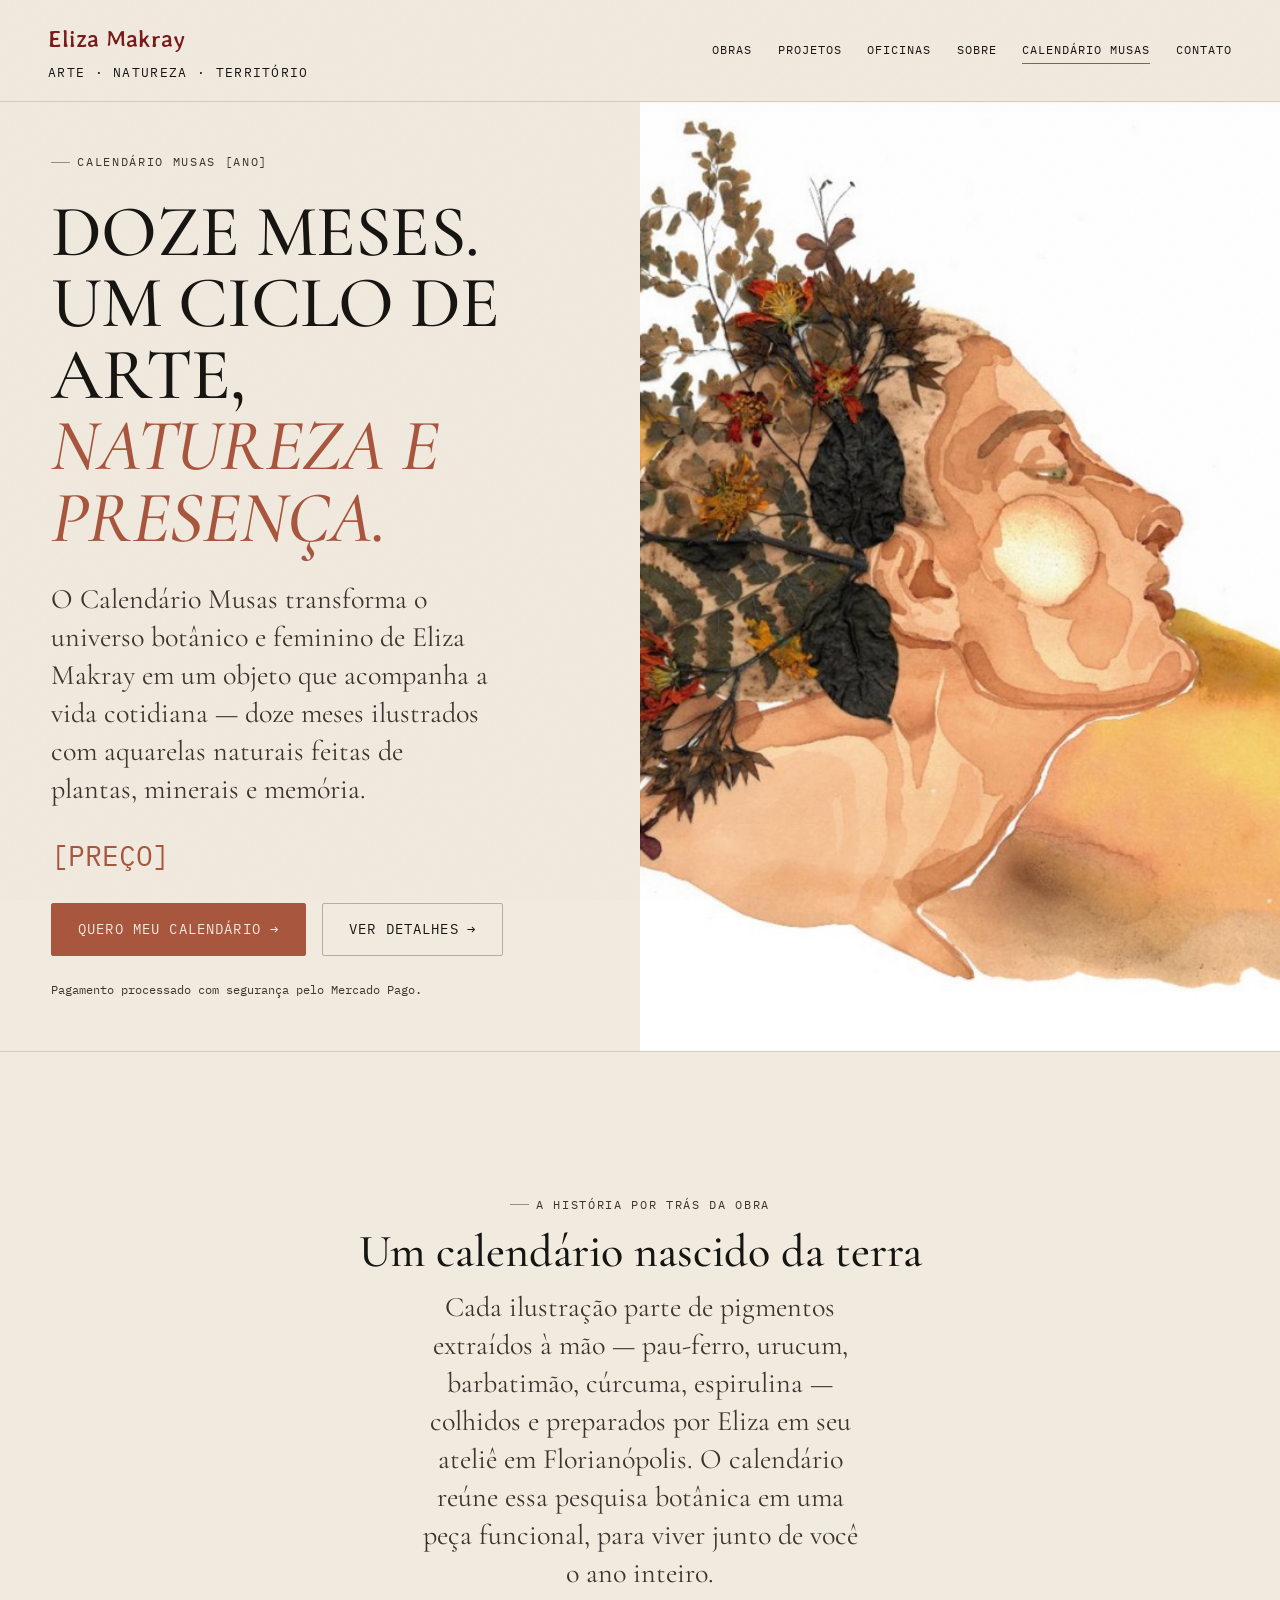
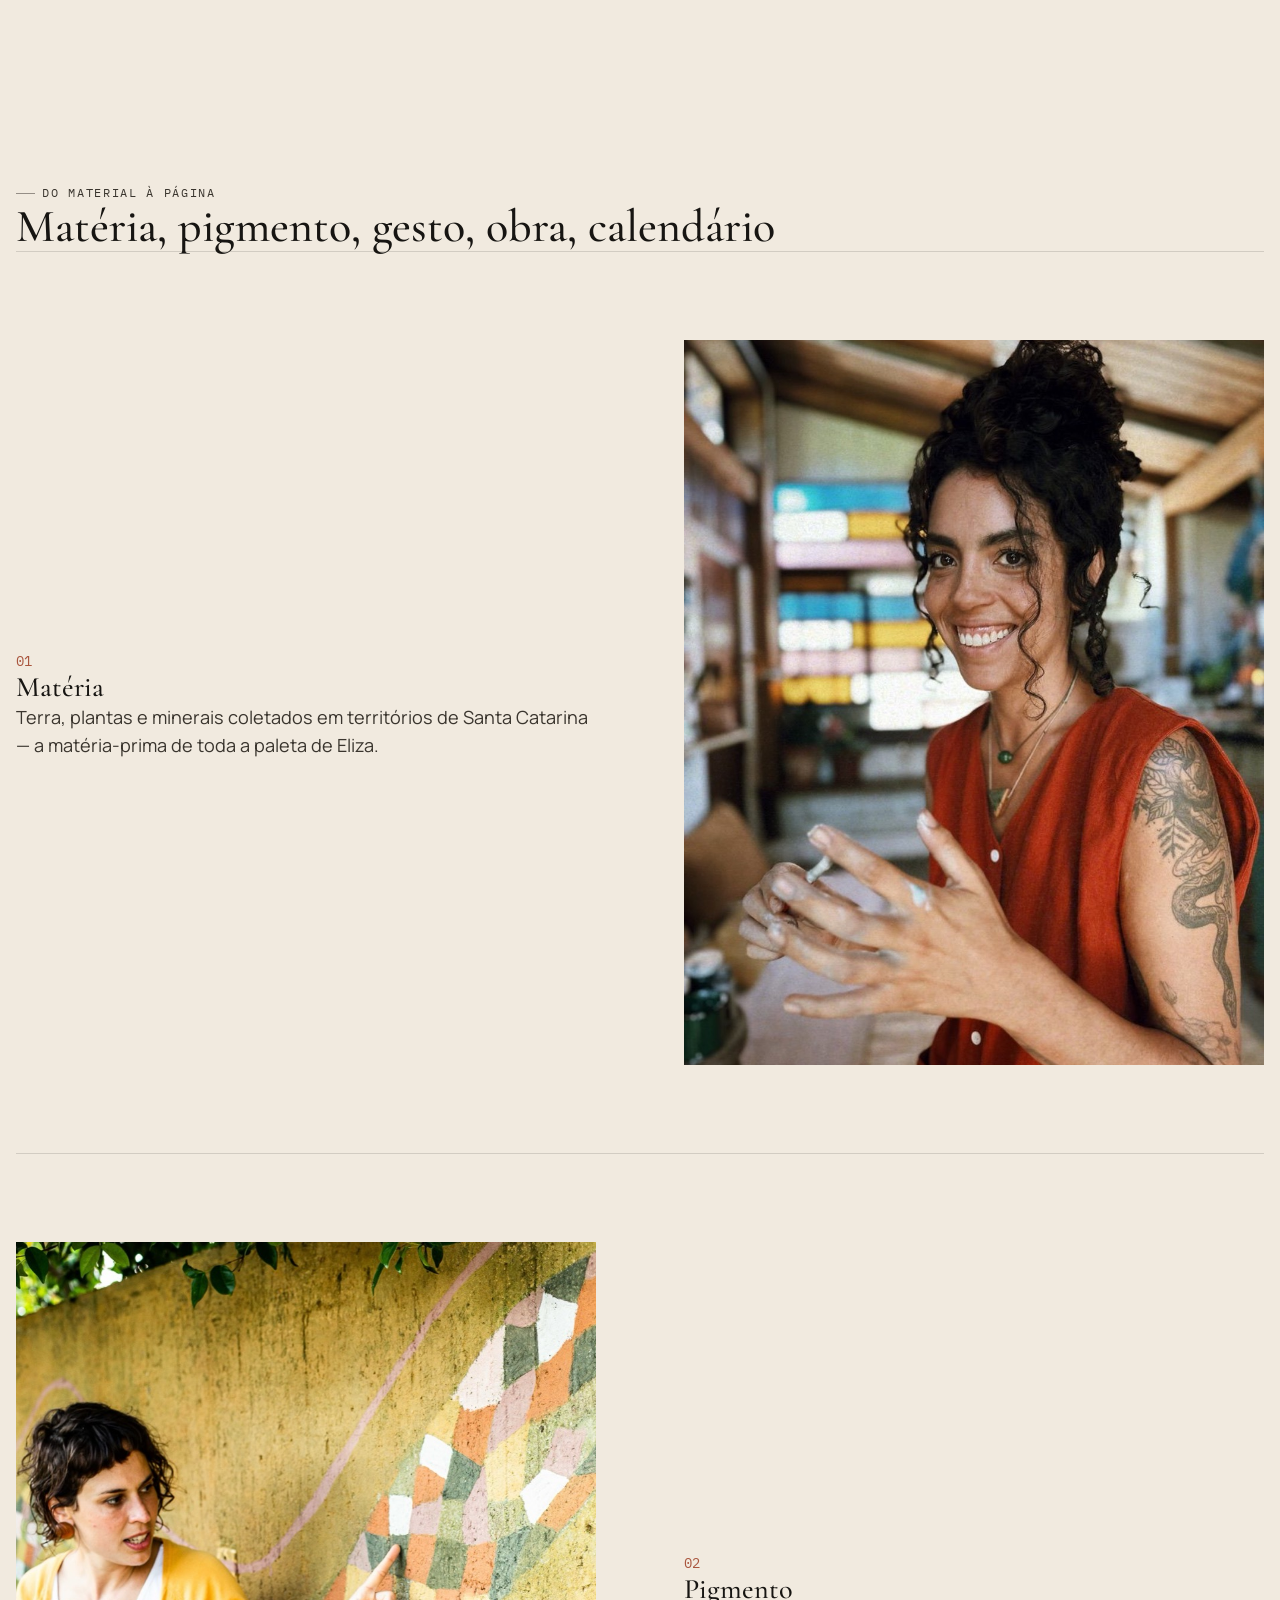
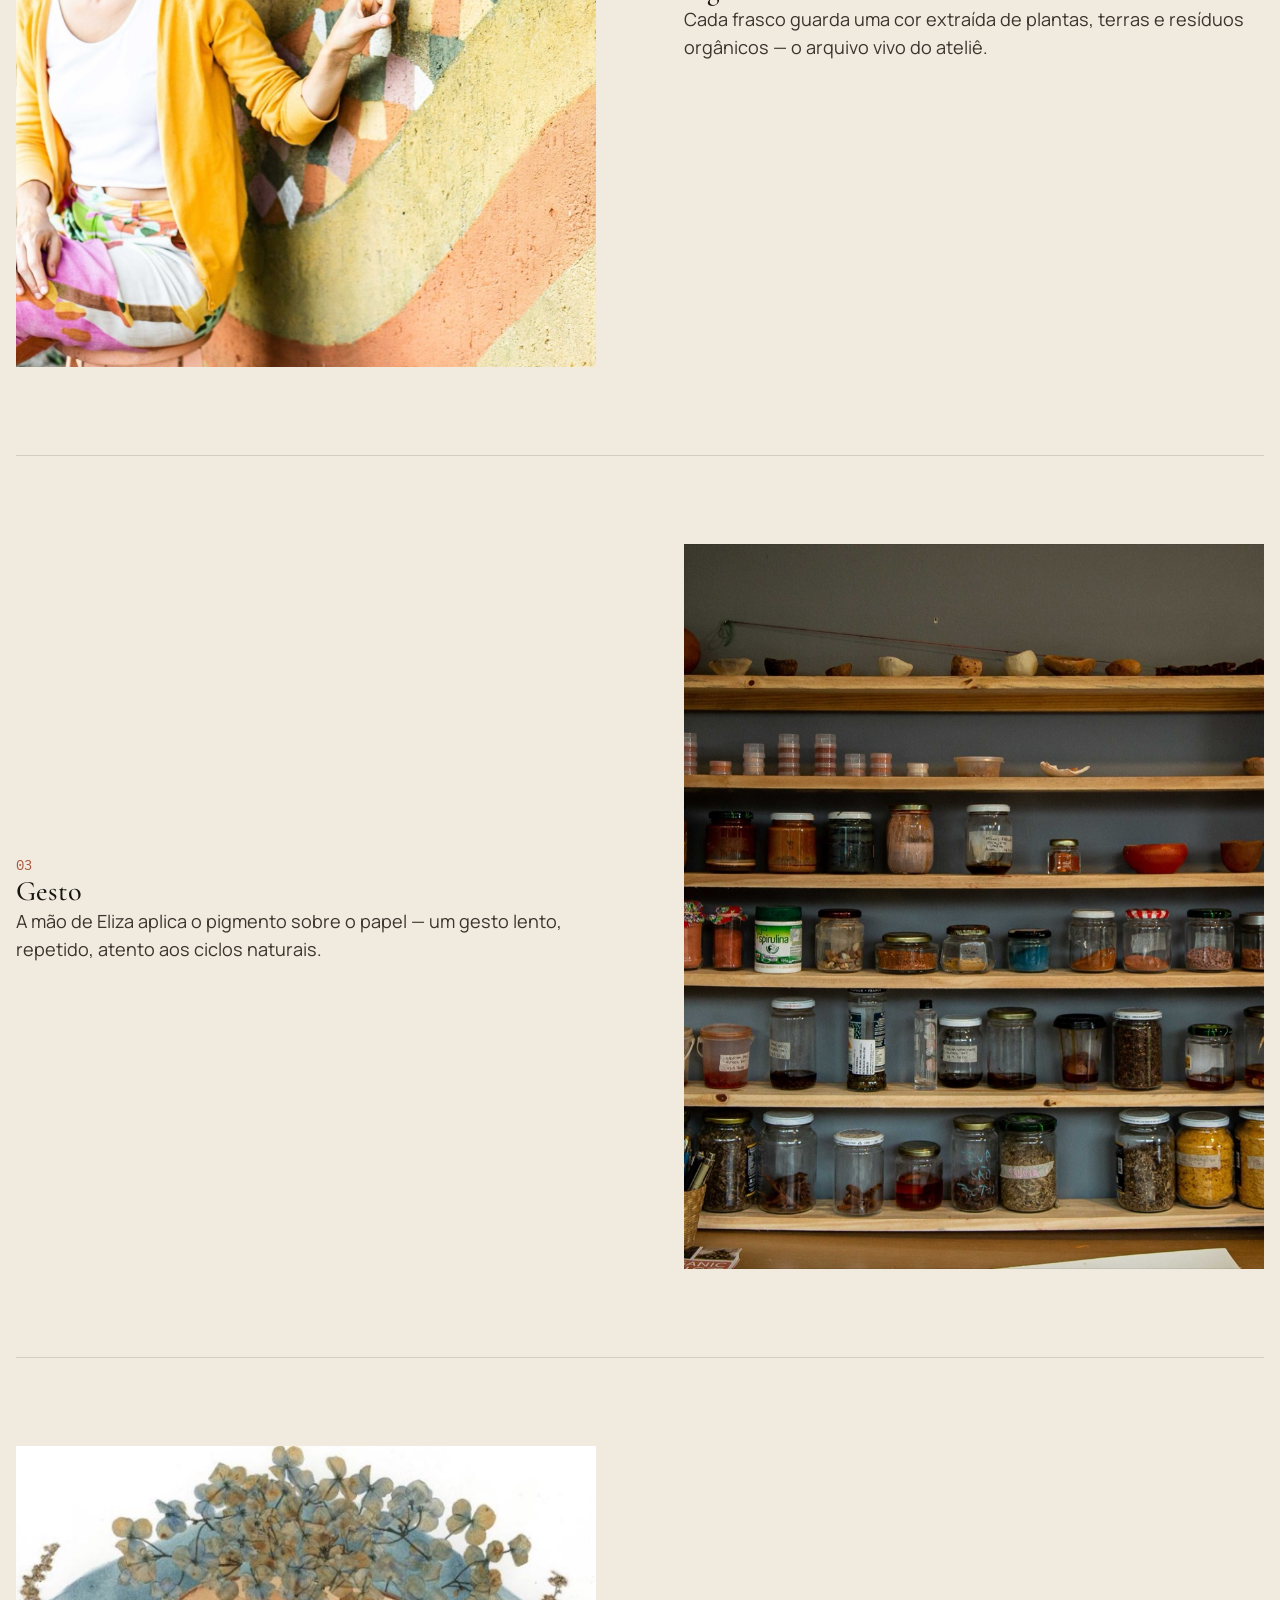
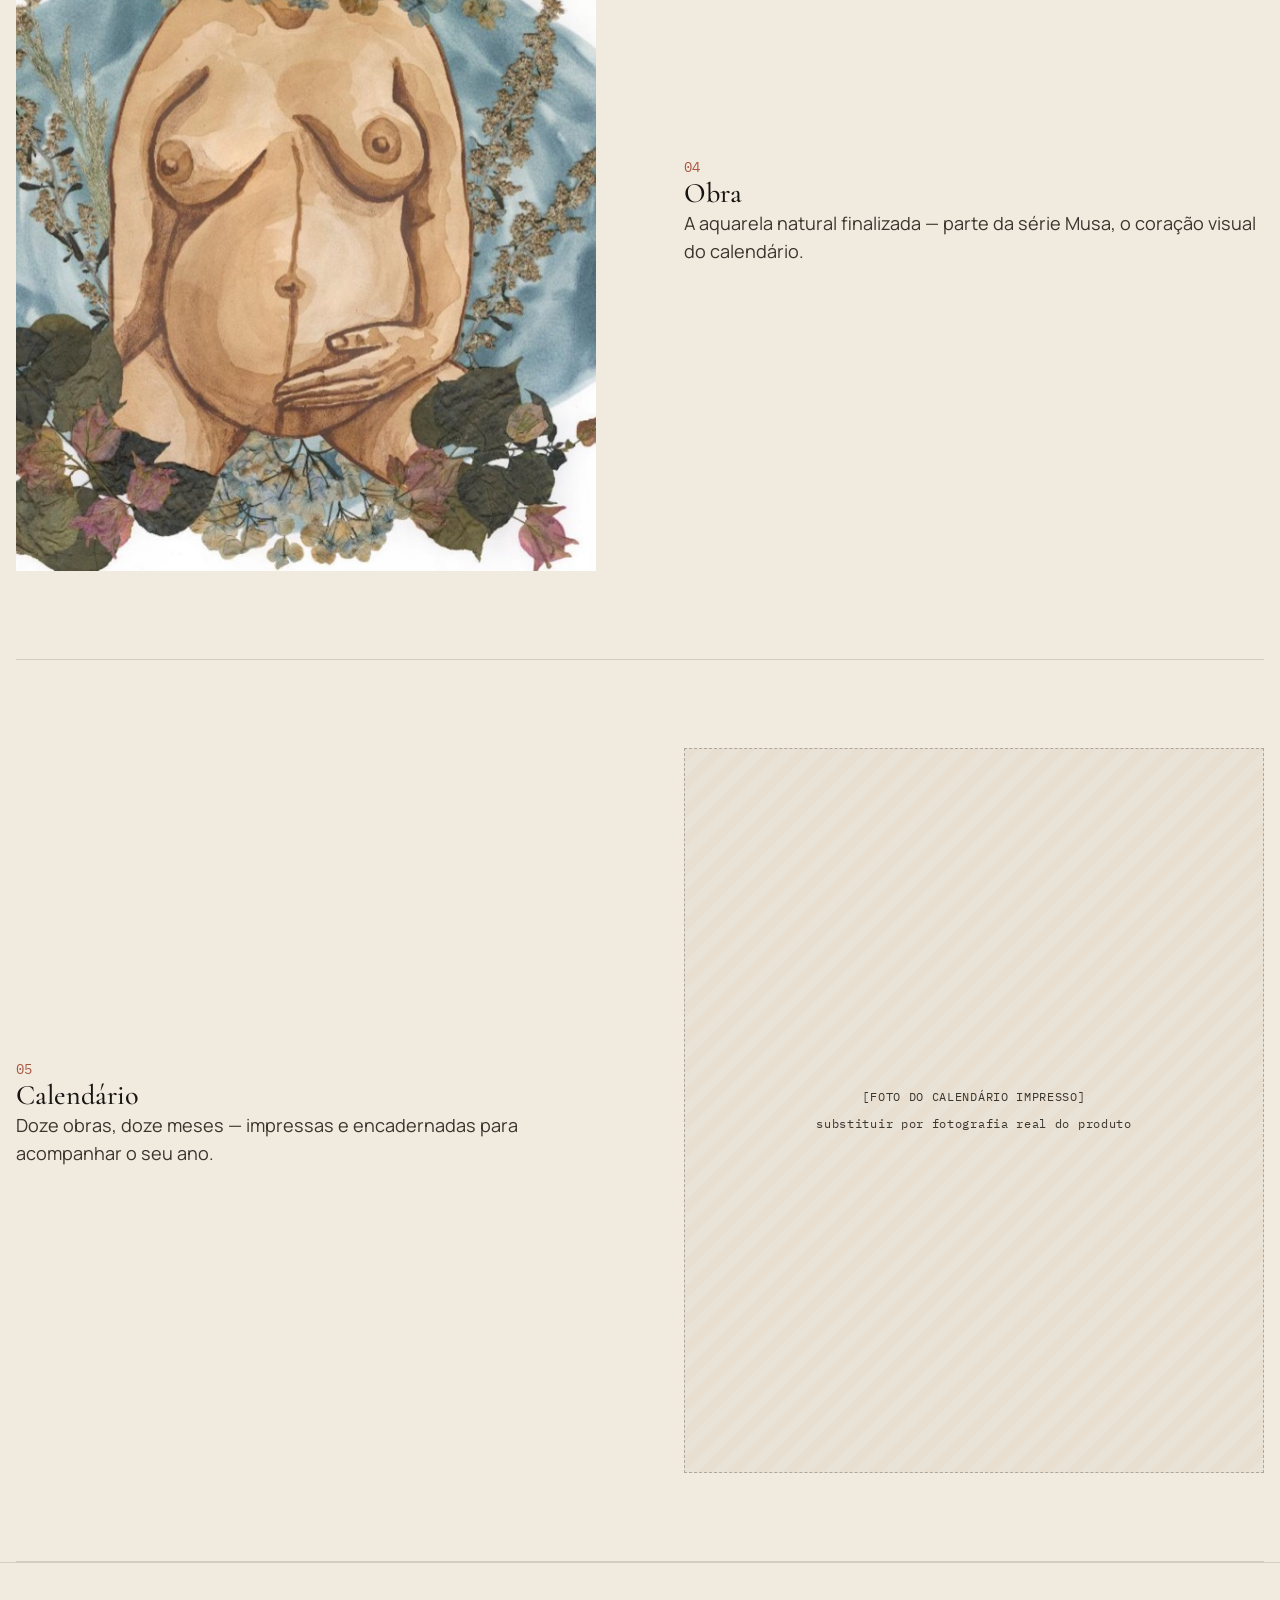
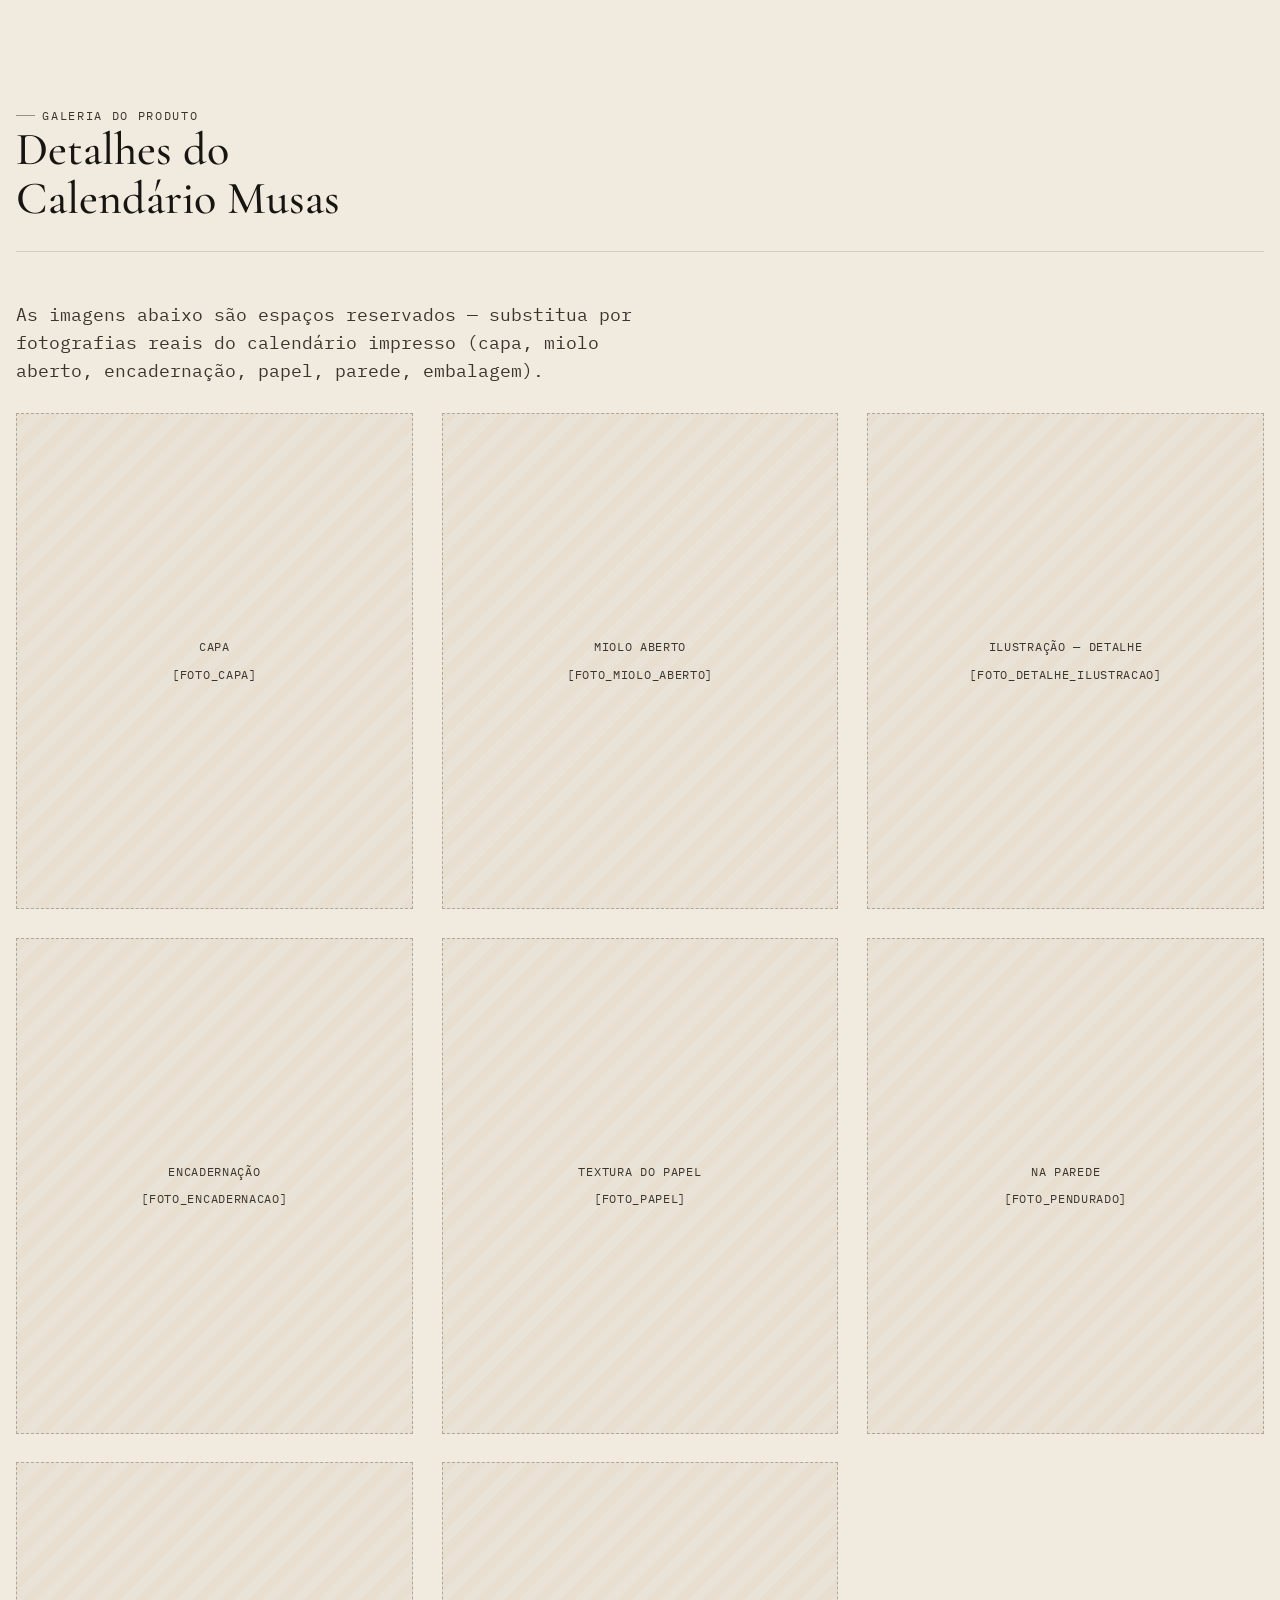
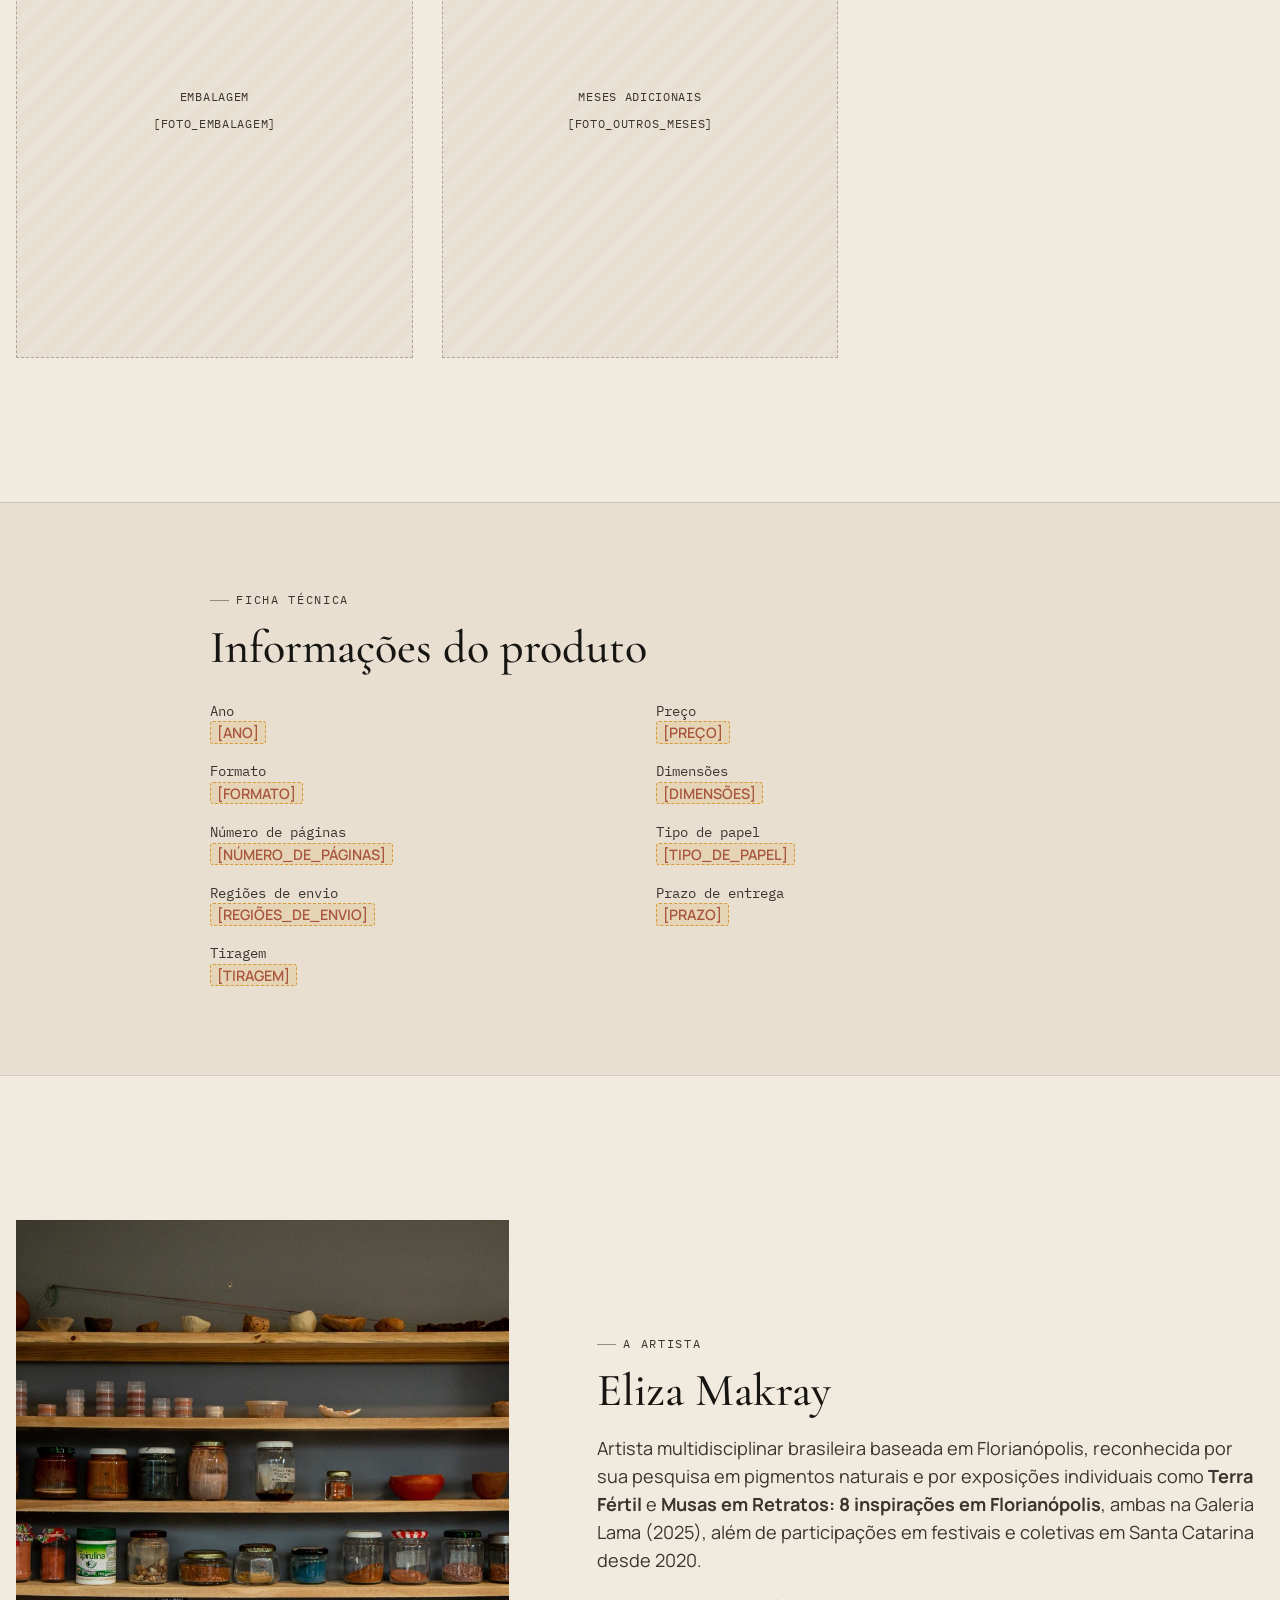
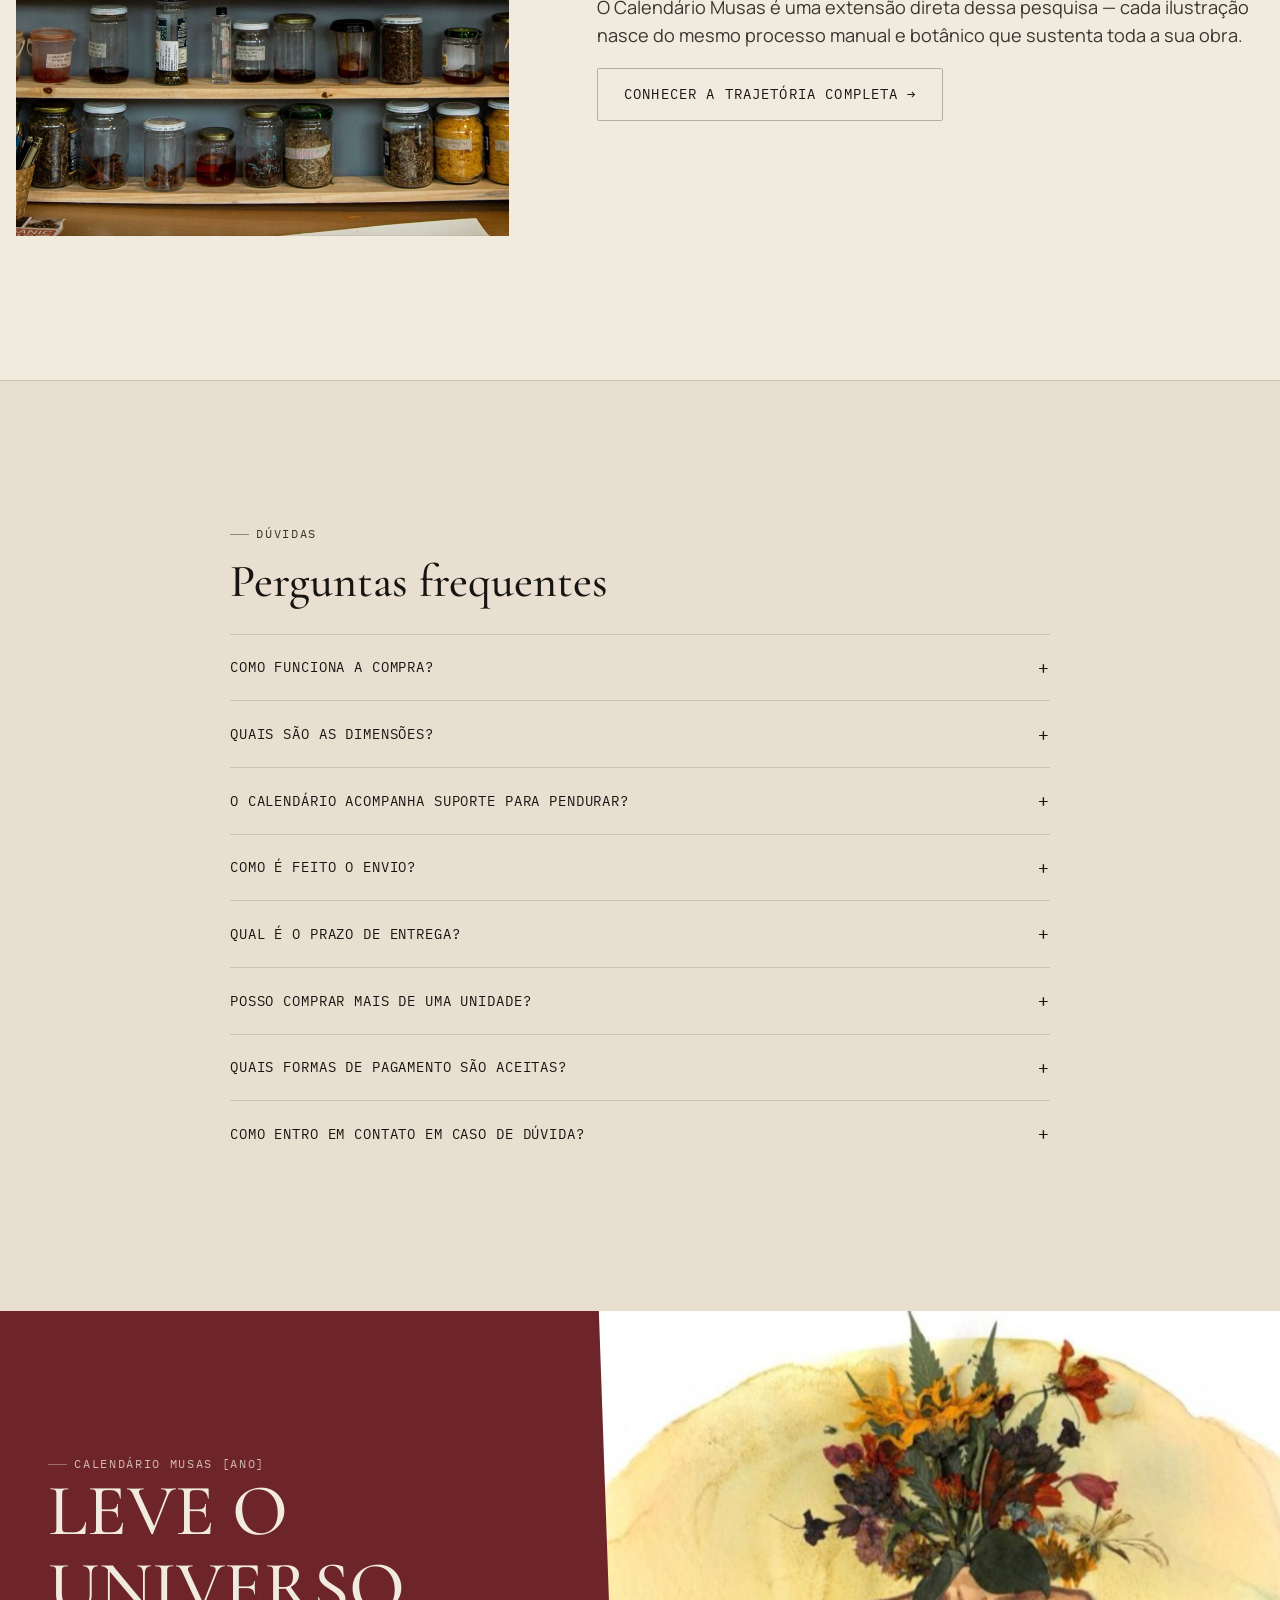
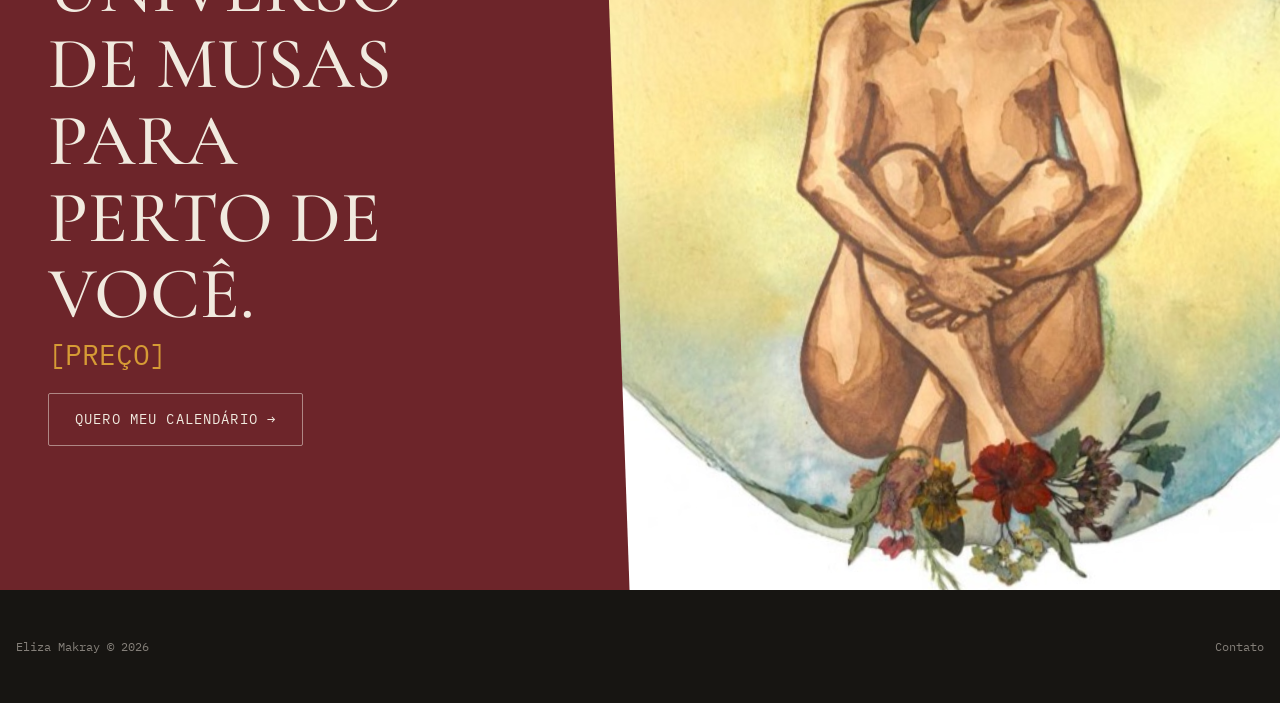
==== commit b6e81c41: "Apply latest round of client feedback (Ajustes III) - Site-wide tagline: "Arte · Natureza · Ancestra" ====
--- a/calendario.html
+++ b/calendario.html
@@ -33,7 +33,7 @@
   <nav class="nav" aria-label="Navegação principal">
     <a href="index.html" class="nav-mark">
       <strong>Eliza Makray</strong>
-      <span>Arte · Natureza · Ancestralidade</span>
+      <span>Arte · Natureza · Território</span>
     </a>
     <button class="nav-toggle" aria-expanded="false" aria-controls="nav-links" aria-label="Abrir menu">
       <span></span><span></span><span></span>
--- a/styles.css
+++ b/styles.css
@@ -761,3 +761,54 @@
   .section{padding-block:var(--space-lg)}
   h2{font-size:var(--fs-lg)}
 }
+
+/* ==========================================================================
+   LINKS PAGE ("link in bio")
+   ========================================================================== */
+.linkbio{
+  min-height:100vh;position:relative;overflow:hidden;
+  display:flex;flex-direction:column;align-items:center;
+  padding:var(--space-lg) var(--space-sm) var(--space-md);
+  background:
+    radial-gradient(ellipse 70% 45% at 50% -5%, rgba(214,155,53,.20), transparent 65%),
+    radial-gradient(ellipse 60% 40% at 100% 100%, rgba(109,37,42,.12), transparent 60%),
+    radial-gradient(ellipse 55% 35% at 0% 85%, rgba(86,92,61,.10), transparent 60%),
+    var(--bg);
+}
+.linkbio-motif{
+  position:absolute;inset:0;width:100%;height:100%;
+  opacity:.55;pointer-events:none;z-index:0;
+}
+.linkbio-inner{position:relative;z-index:1;width:100%;max-width:420px;display:flex;flex-direction:column;align-items:center;text-align:center}
+.linkbio-photo{
+  width:112px;height:112px;border-radius:50%;overflow:hidden;
+  border:1px solid var(--line-strong);margin-bottom:var(--space-2xs);
+  box-shadow:0 8px 28px rgba(23,21,18,.14);
+}
+.linkbio-photo img{width:100%;height:100%;object-fit:cover;display:block}
+.linkbio-name{font-family:"Stylish", sans-serif;font-weight:400;font-size:2.6rem;color:var(--burgundy);line-height:1}
+.linkbio-tagline{font-family:var(--font-mono);font-size:var(--fs-label);letter-spacing:.08em;text-transform:uppercase;color:var(--ink-soft);margin-top:.6rem}
+.linkbio-list{display:flex;flex-direction:column;gap:.7rem;width:100%;margin-top:var(--space-md)}
+.linkbio-link{
+  display:flex;align-items:center;justify-content:center;gap:.6em;
+  width:100%;padding:1.1em 1.4em;
+  font-family:var(--font-mono);font-size:var(--fs-sm);letter-spacing:.04em;
+  border:1px solid var(--line-strong);border-radius:var(--radius-sm);
+  background:var(--bg-alt);color:var(--ink);
+  transition:background var(--dur-fast) var(--ease), color var(--dur-fast) var(--ease), border-color var(--dur-fast) var(--ease), transform var(--dur-fast) var(--ease);
+}
+.linkbio-link:hover{background:var(--ink);color:var(--ivory);border-color:var(--ink);transform:translateY(-1px)}
+.linkbio-link--primary{background:var(--terracotta);color:var(--ivory);border-color:var(--terracotta)}
+.linkbio-link--primary:hover{background:var(--burgundy);border-color:var(--burgundy)}
+.linkbio-link--icon svg{width:18px;height:18px;flex:0 0 auto}
+.linkbio-divider{width:100%;height:1px;background:var(--line);margin:var(--space-2xs) 0}
+.linkbio-social{display:flex;gap:1.2rem;margin-top:var(--space-sm)}
+.linkbio-social a{
+  width:44px;height:44px;border-radius:50%;border:1px solid var(--line-strong);
+  display:flex;align-items:center;justify-content:center;color:var(--ink);
+  transition:background var(--dur-fast) var(--ease), color var(--dur-fast) var(--ease), border-color var(--dur-fast) var(--ease);
+}
+.linkbio-social a:hover{background:var(--ink);color:var(--ivory);border-color:var(--ink)}
+.linkbio-social svg{width:18px;height:18px}
+.linkbio-foot{margin-top:var(--space-lg);font-family:var(--font-mono);font-size:.72rem;letter-spacing:.06em;color:var(--ink-soft);opacity:.6}
+.linkbio-foot a{text-decoration:underline;text-underline-offset:2px}
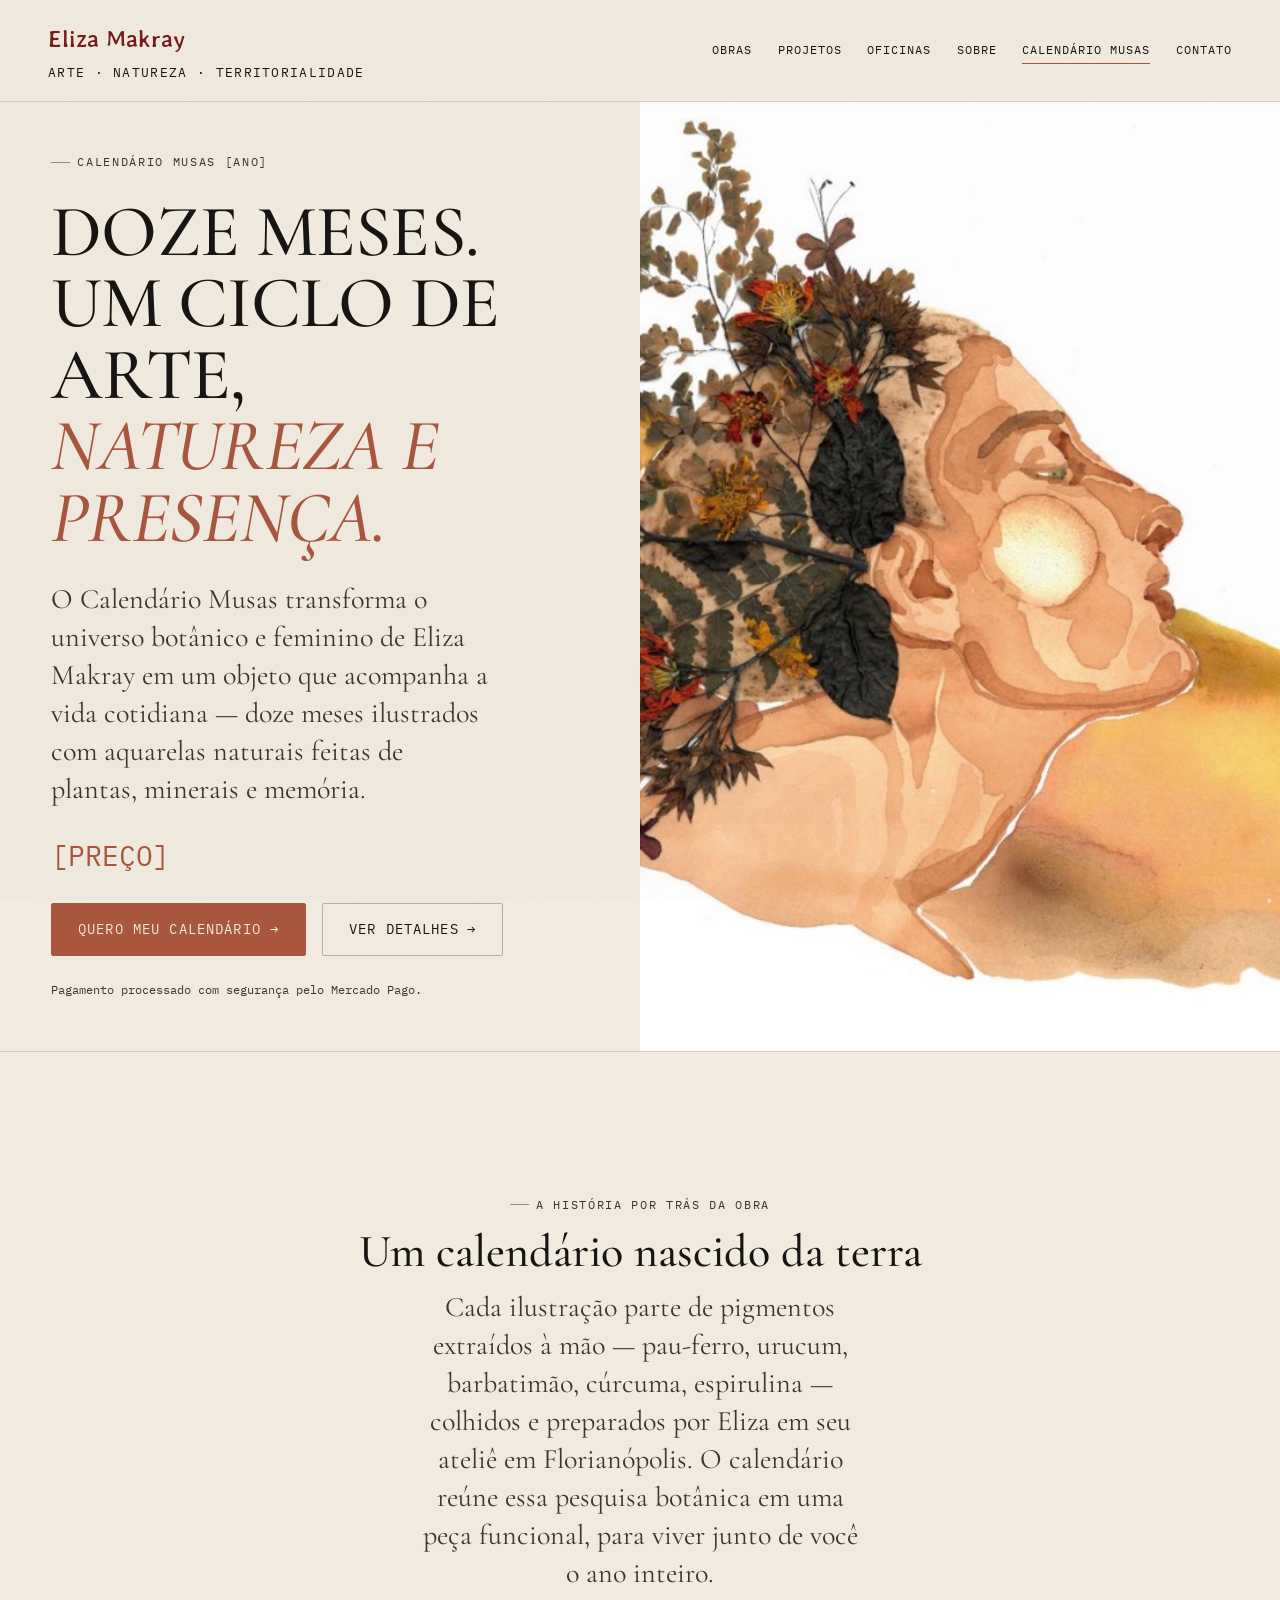
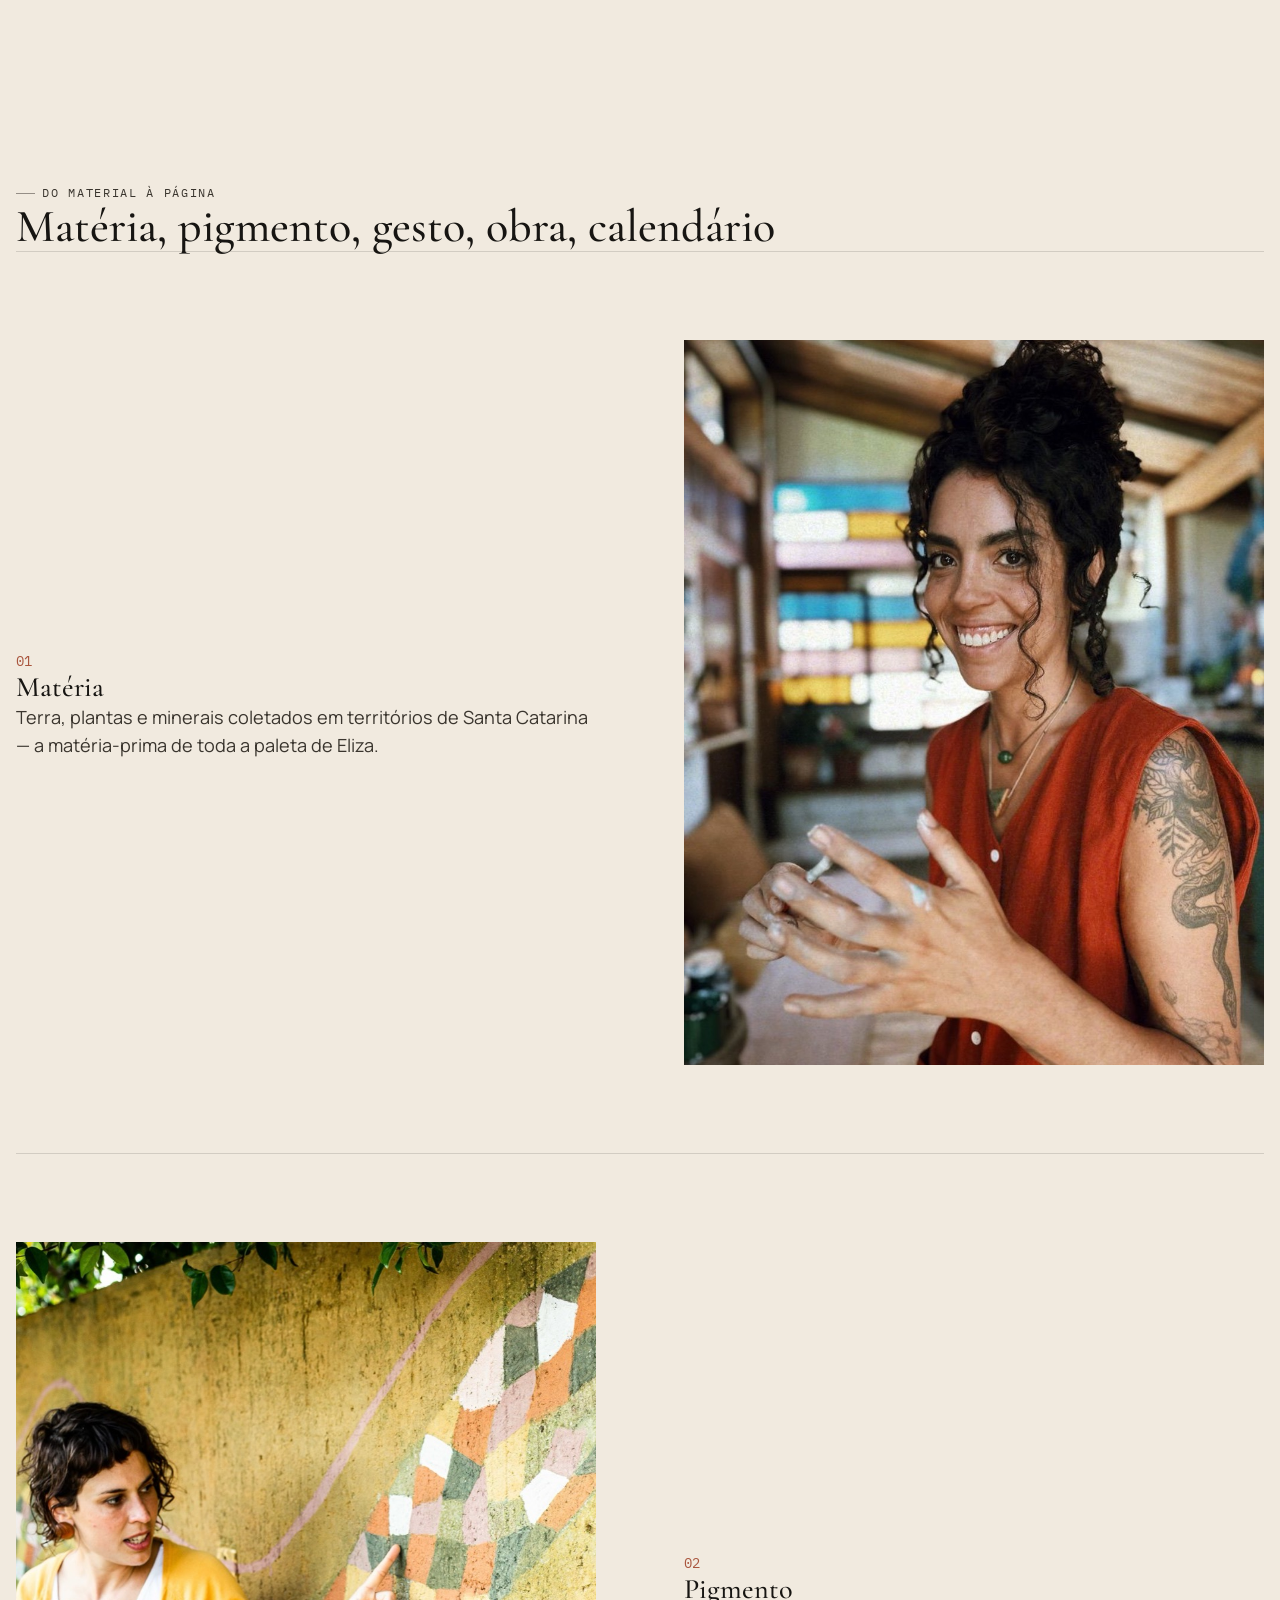
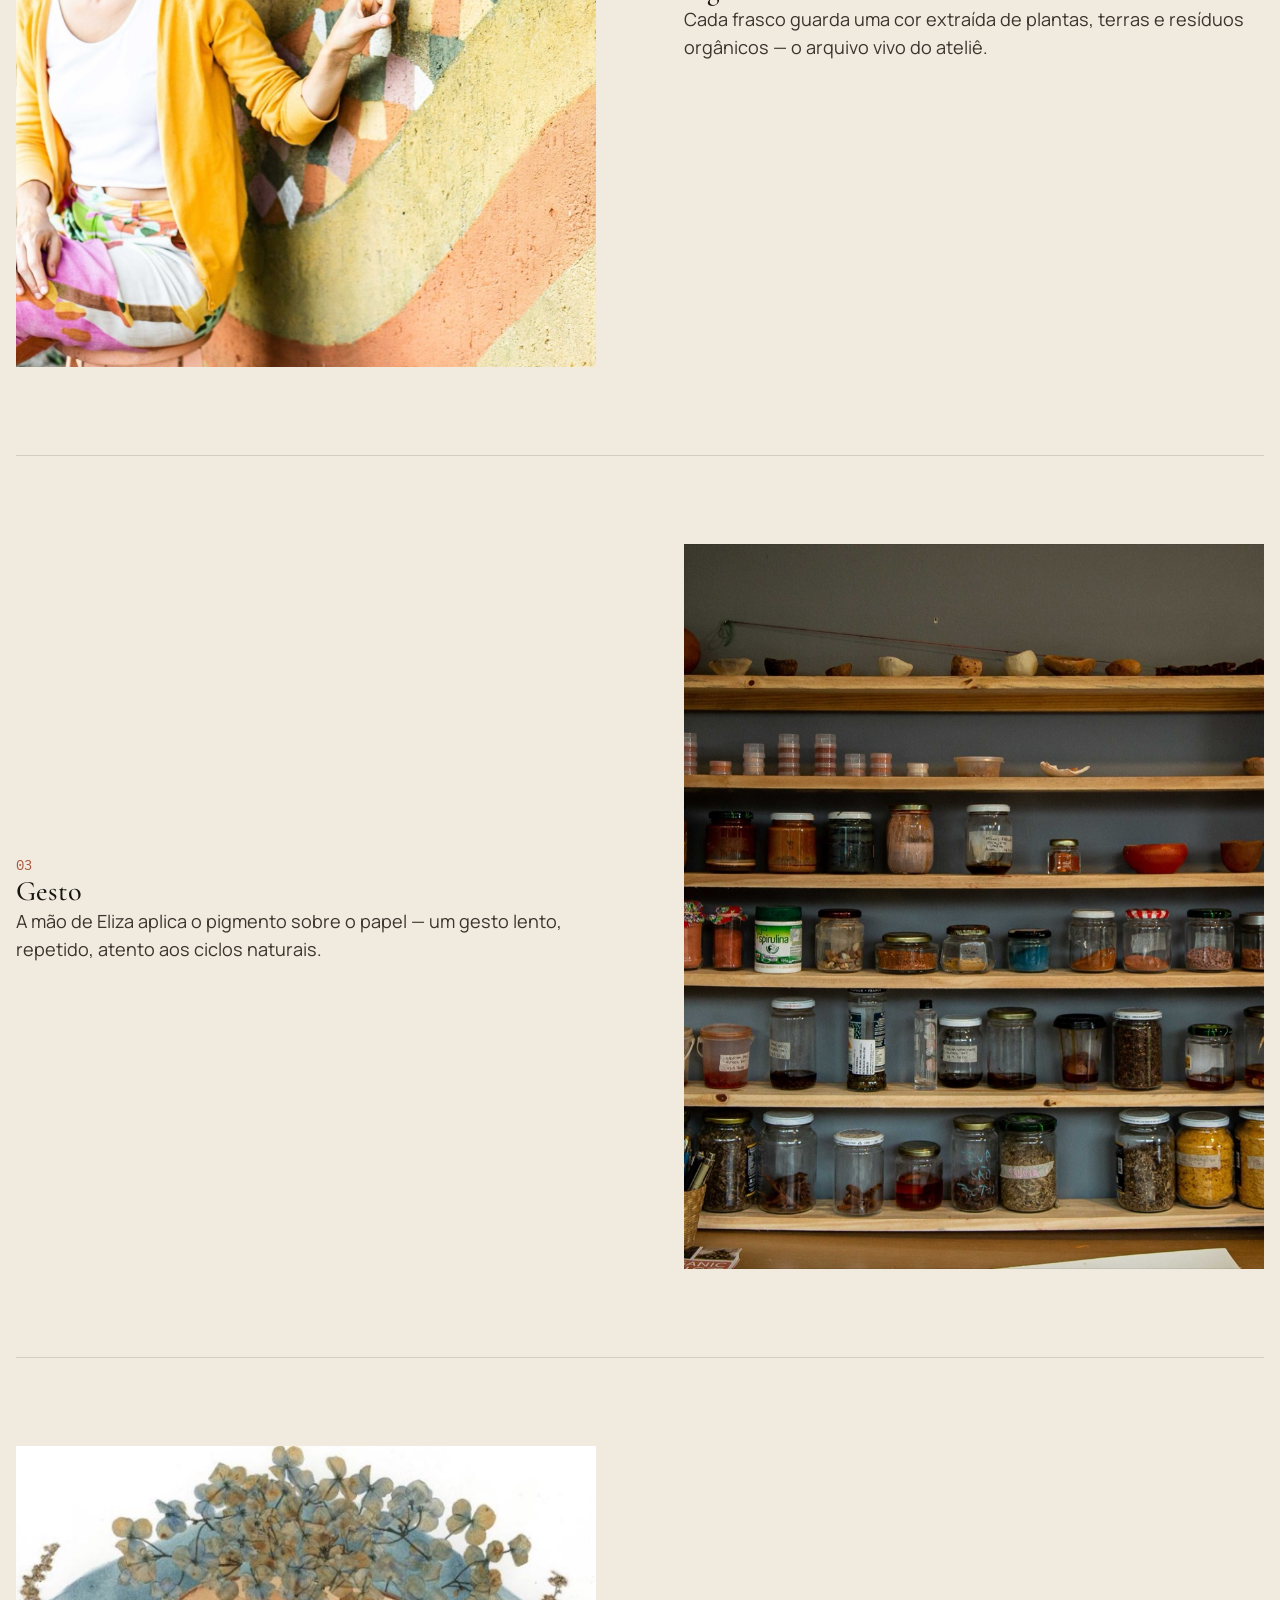
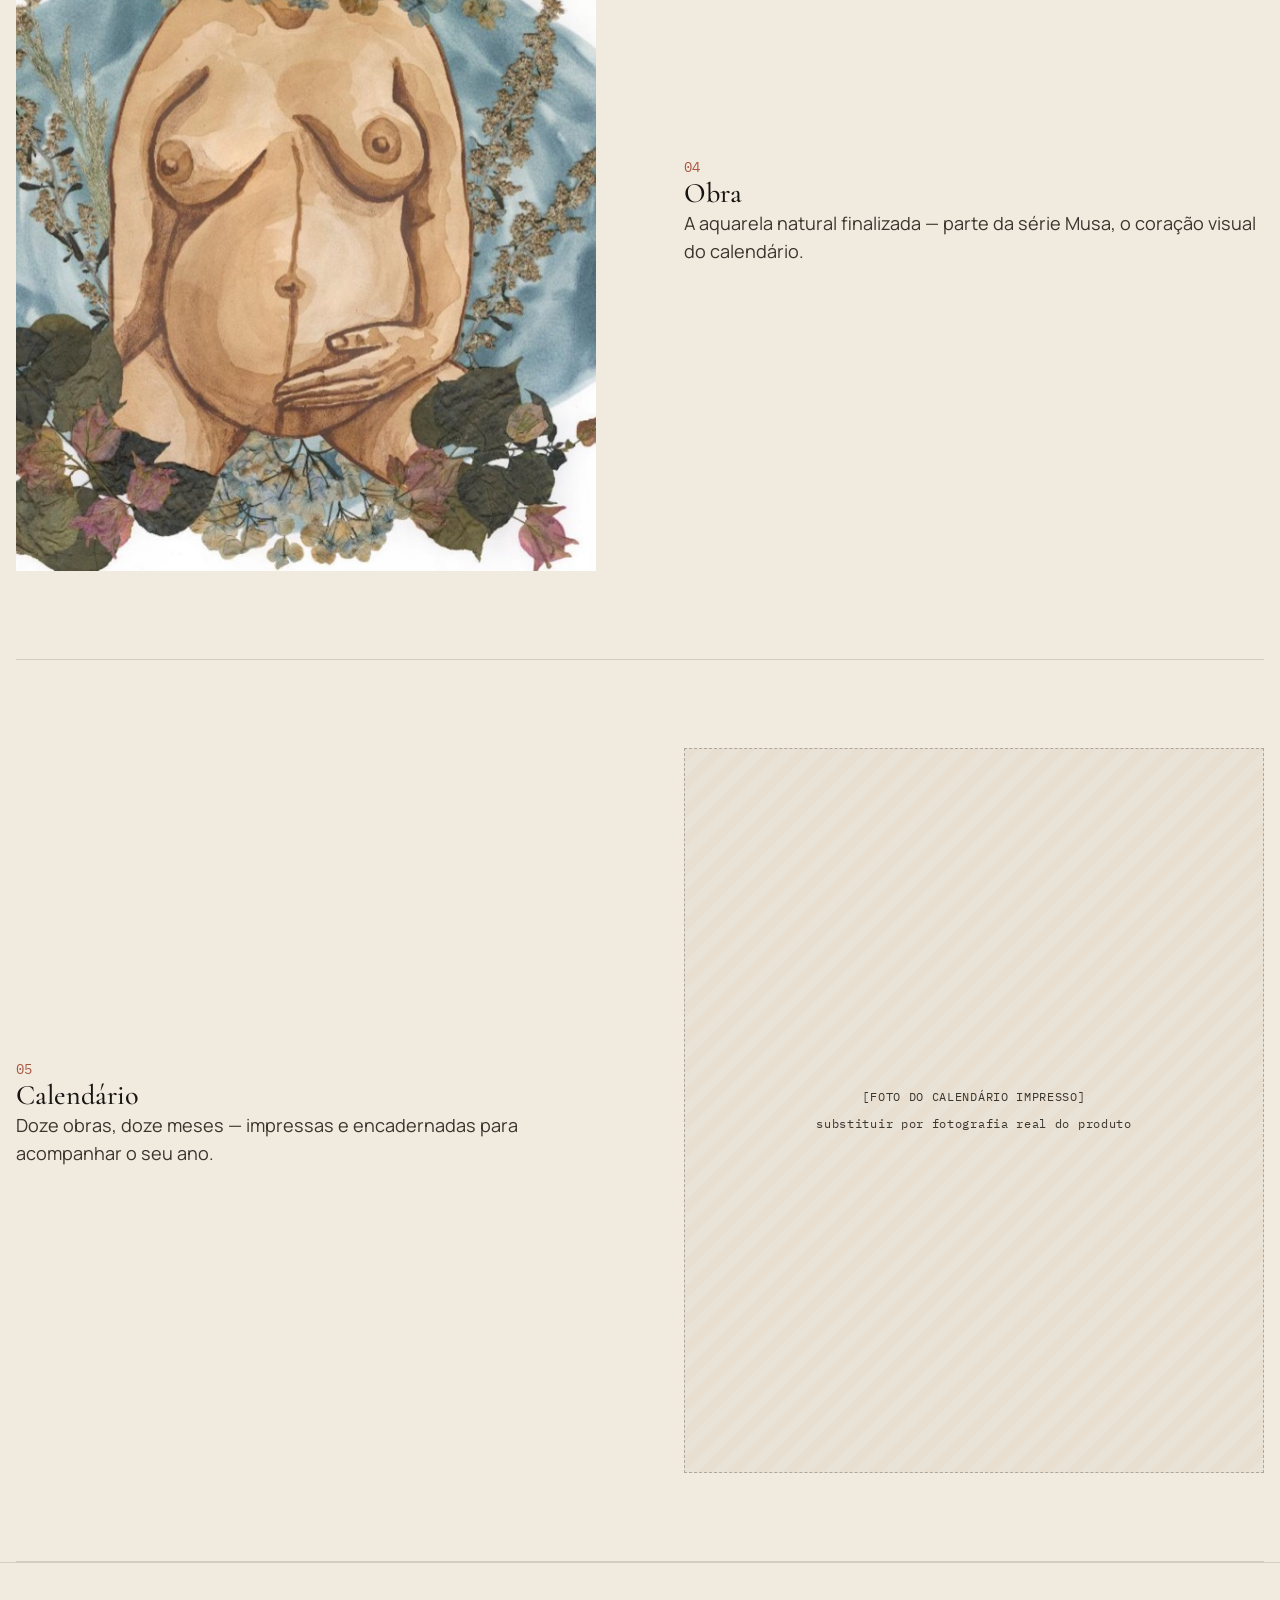
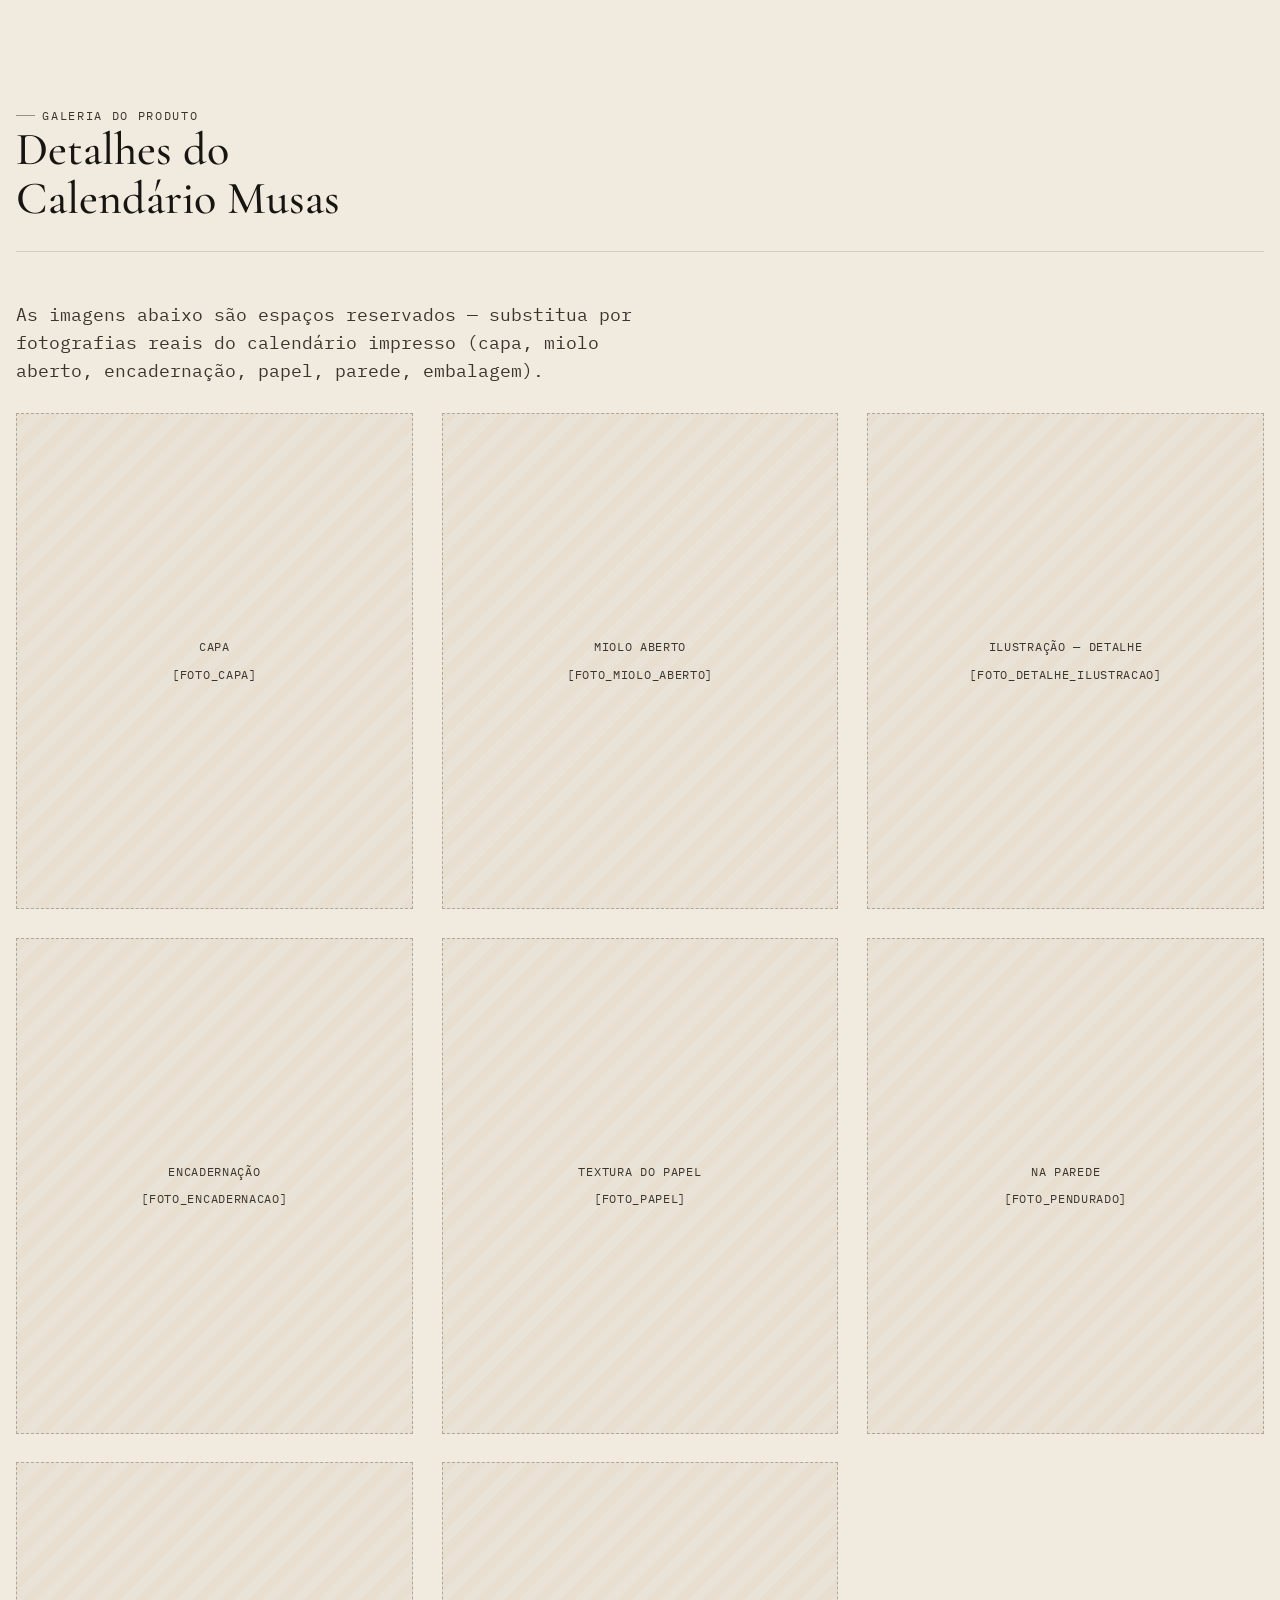
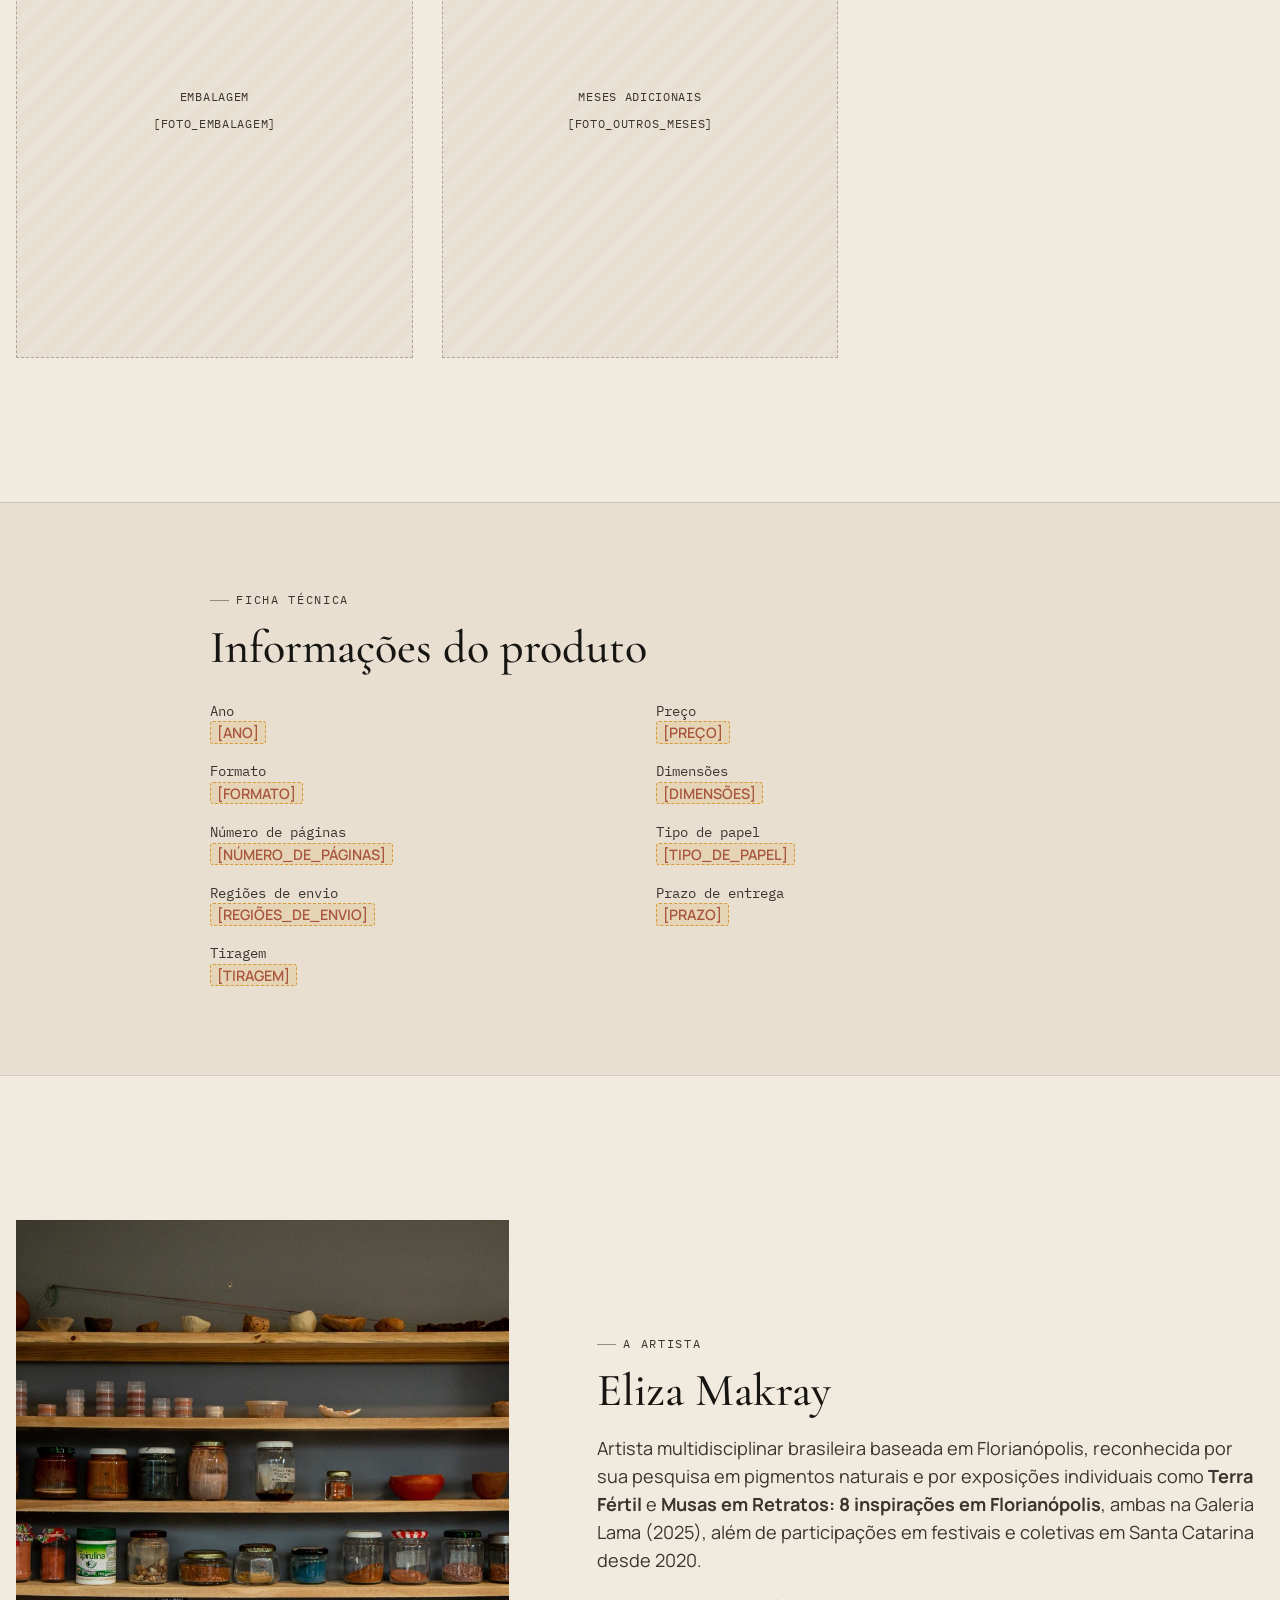
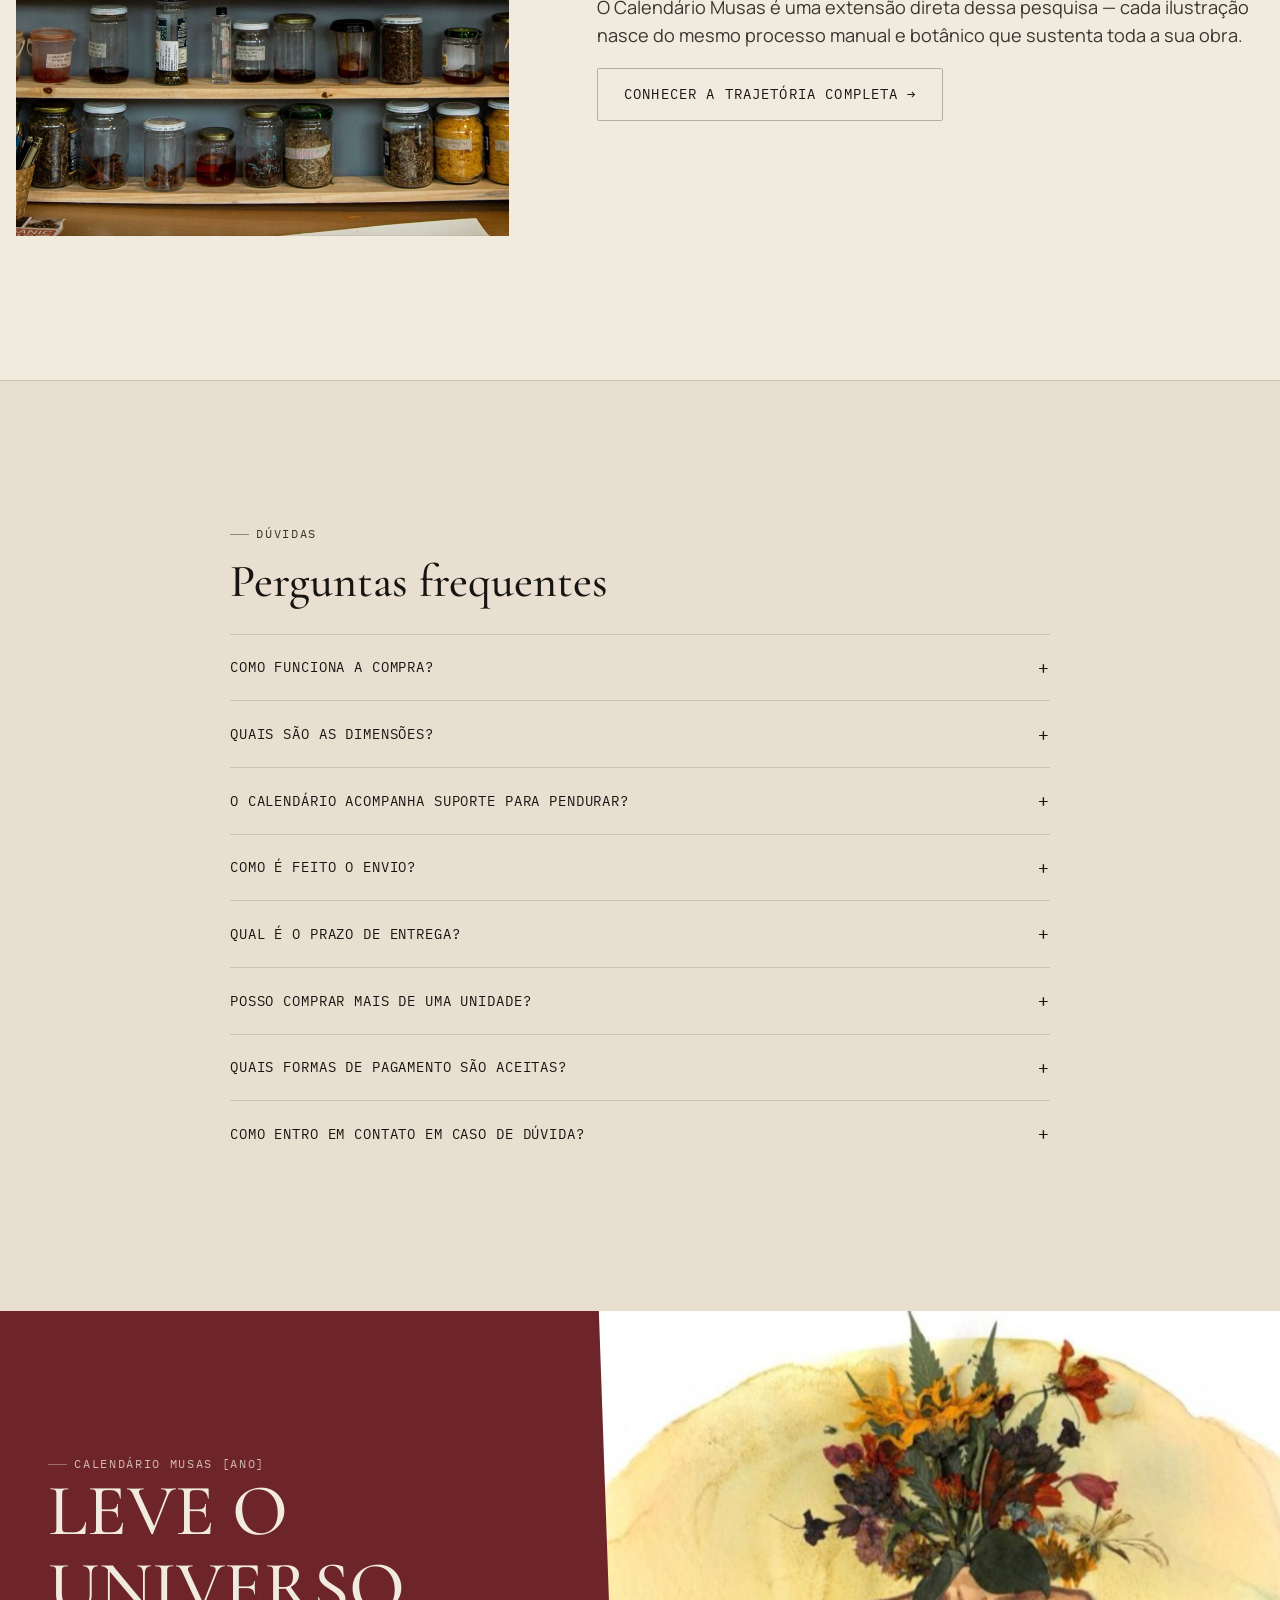
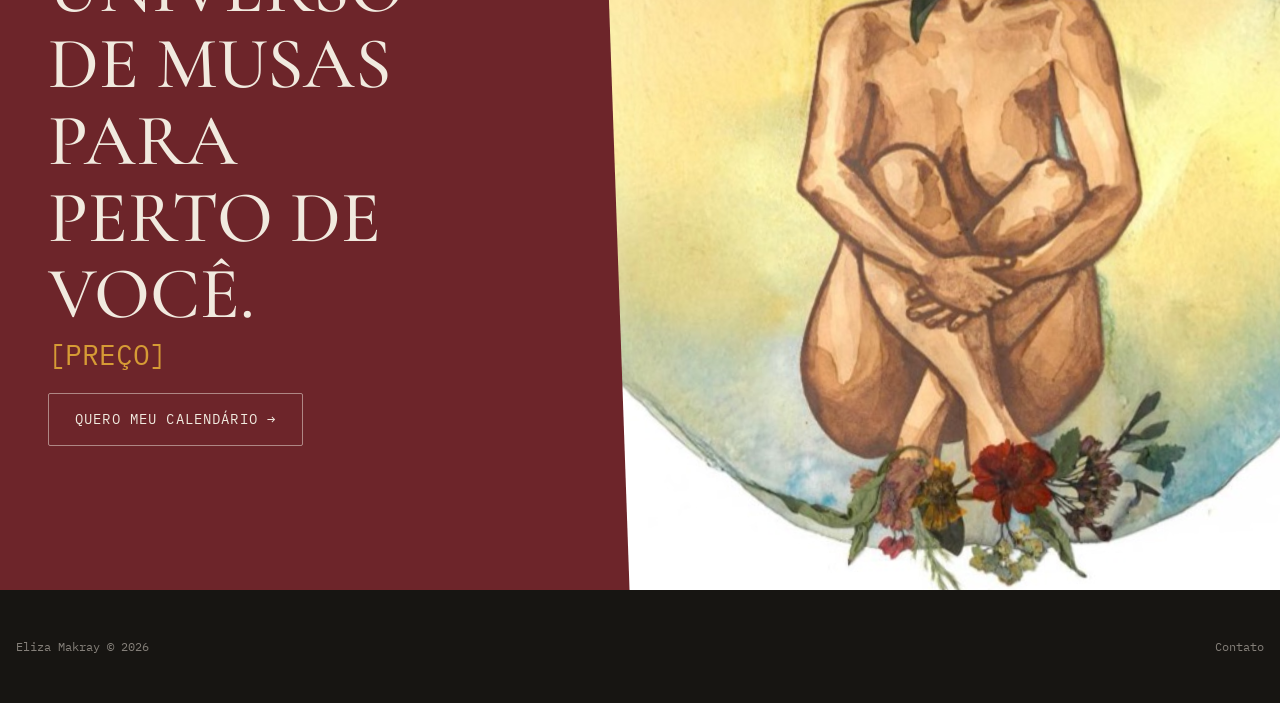
==== commit 9fdeffd1: "Apply Ajustes IV feedback: motto change, Vini credit, Ciranda copy, links - Site-wide motto: "ancest" ====
--- a/calendario.html
+++ b/calendario.html
@@ -33,7 +33,7 @@
   <nav class="nav" aria-label="Navegação principal">
     <a href="index.html" class="nav-mark">
       <strong>Eliza Makray</strong>
-      <span>Arte · Natureza · Território</span>
+      <span>Arte · Natureza · Territorialidade</span>
     </a>
     <button class="nav-toggle" aria-expanded="false" aria-controls="nav-links" aria-label="Abrir menu">
       <span></span><span></span><span></span>
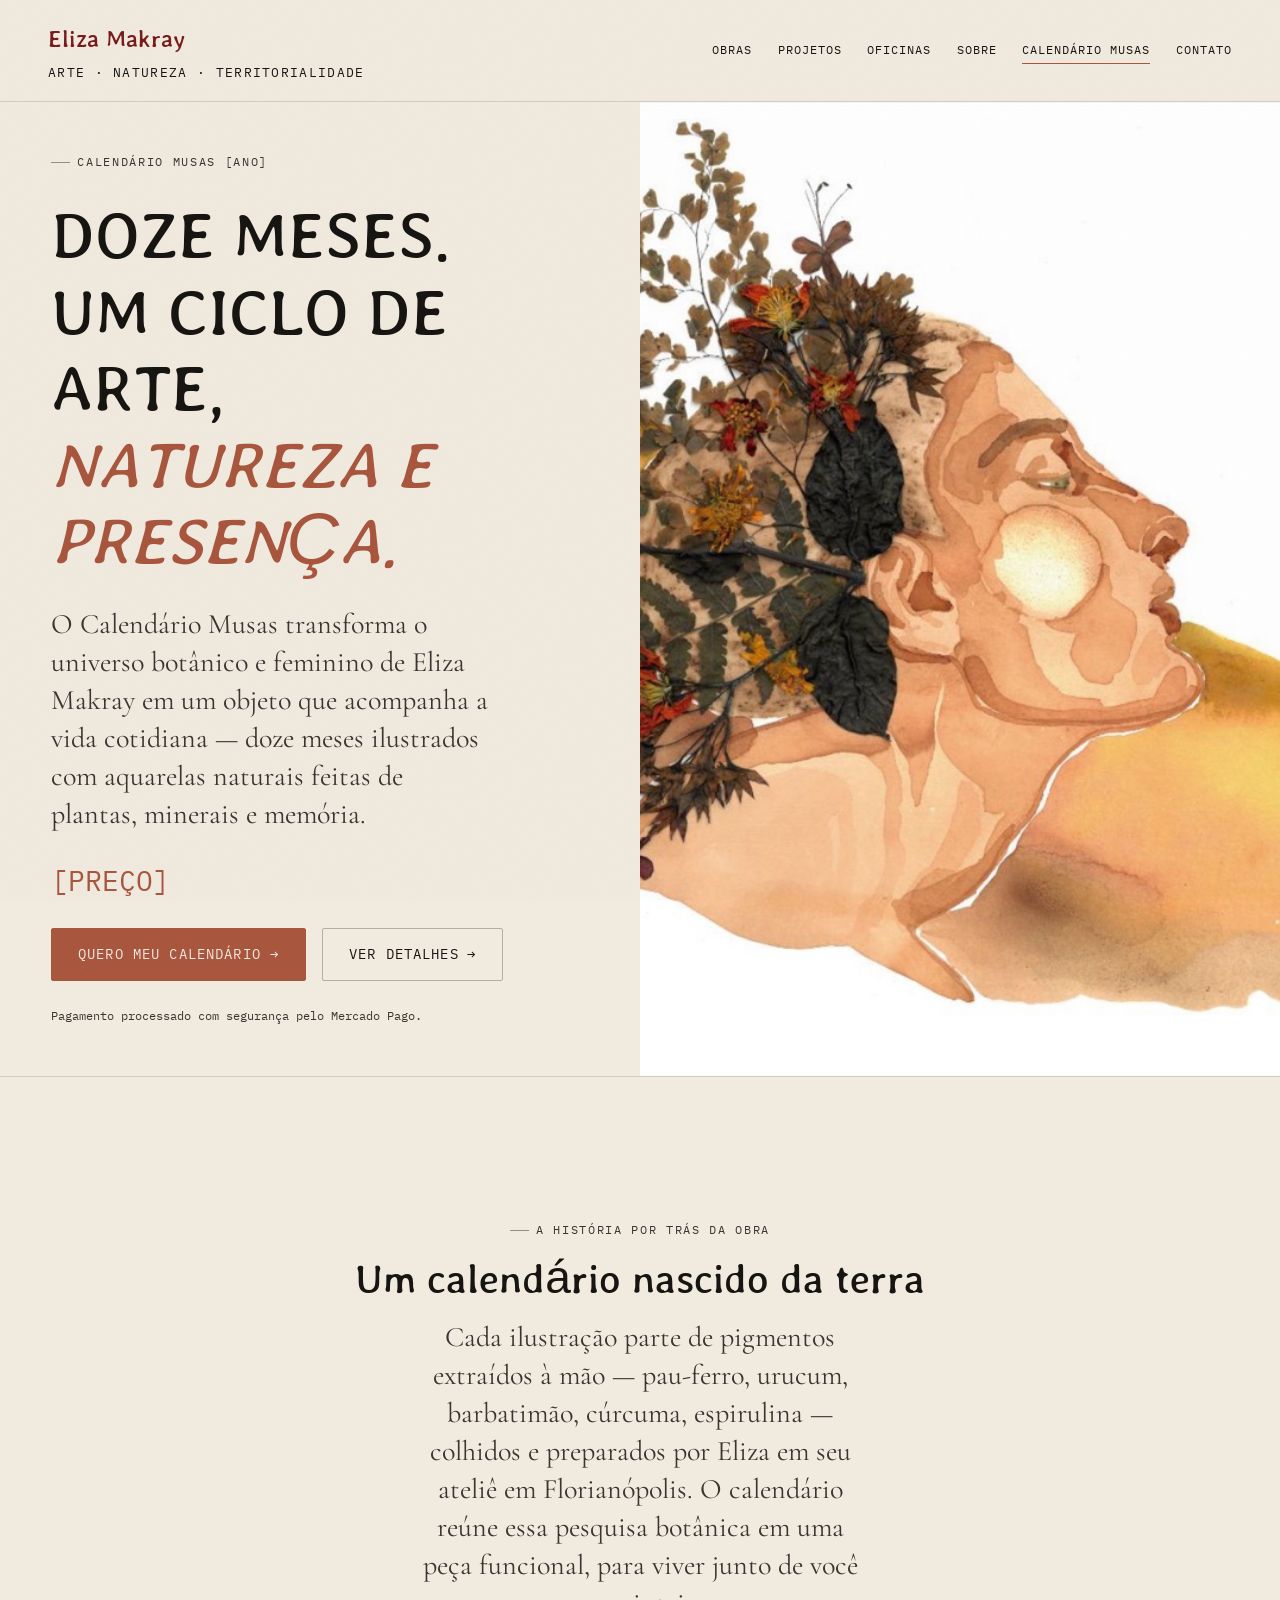
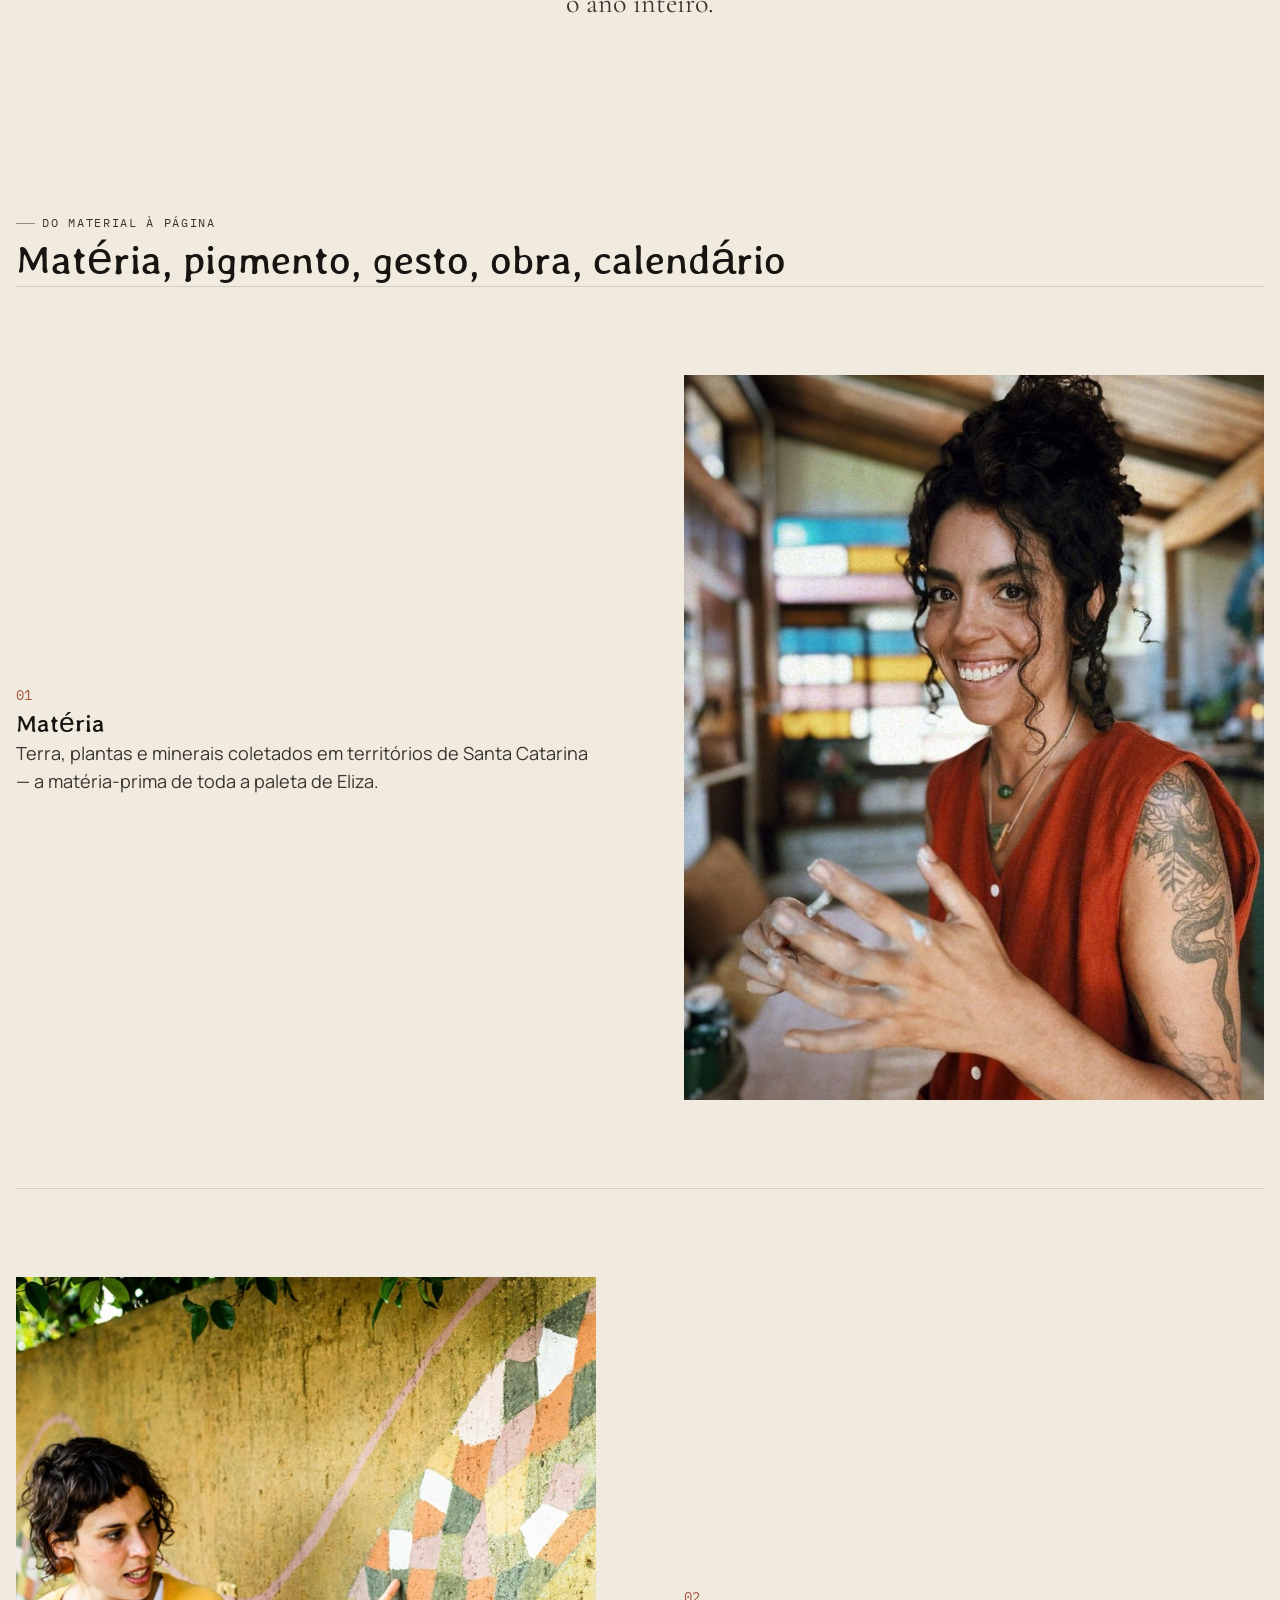
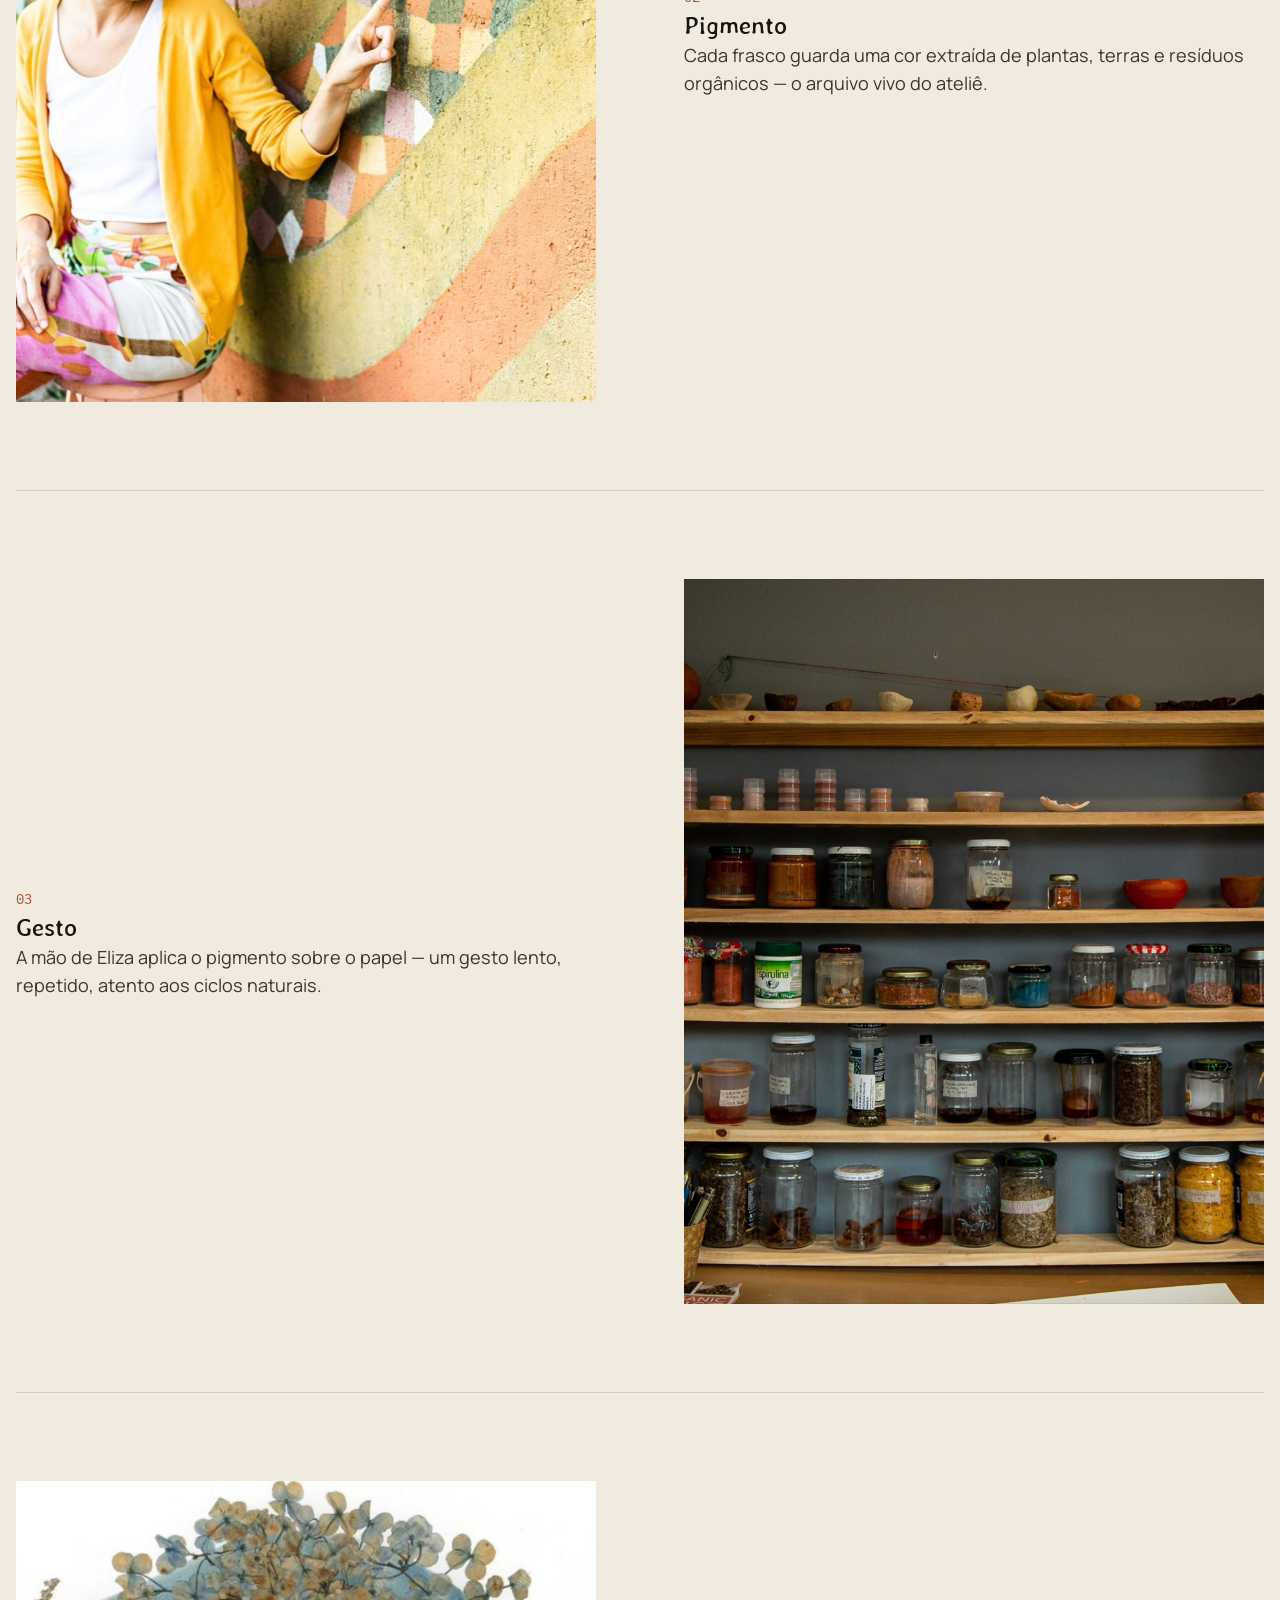
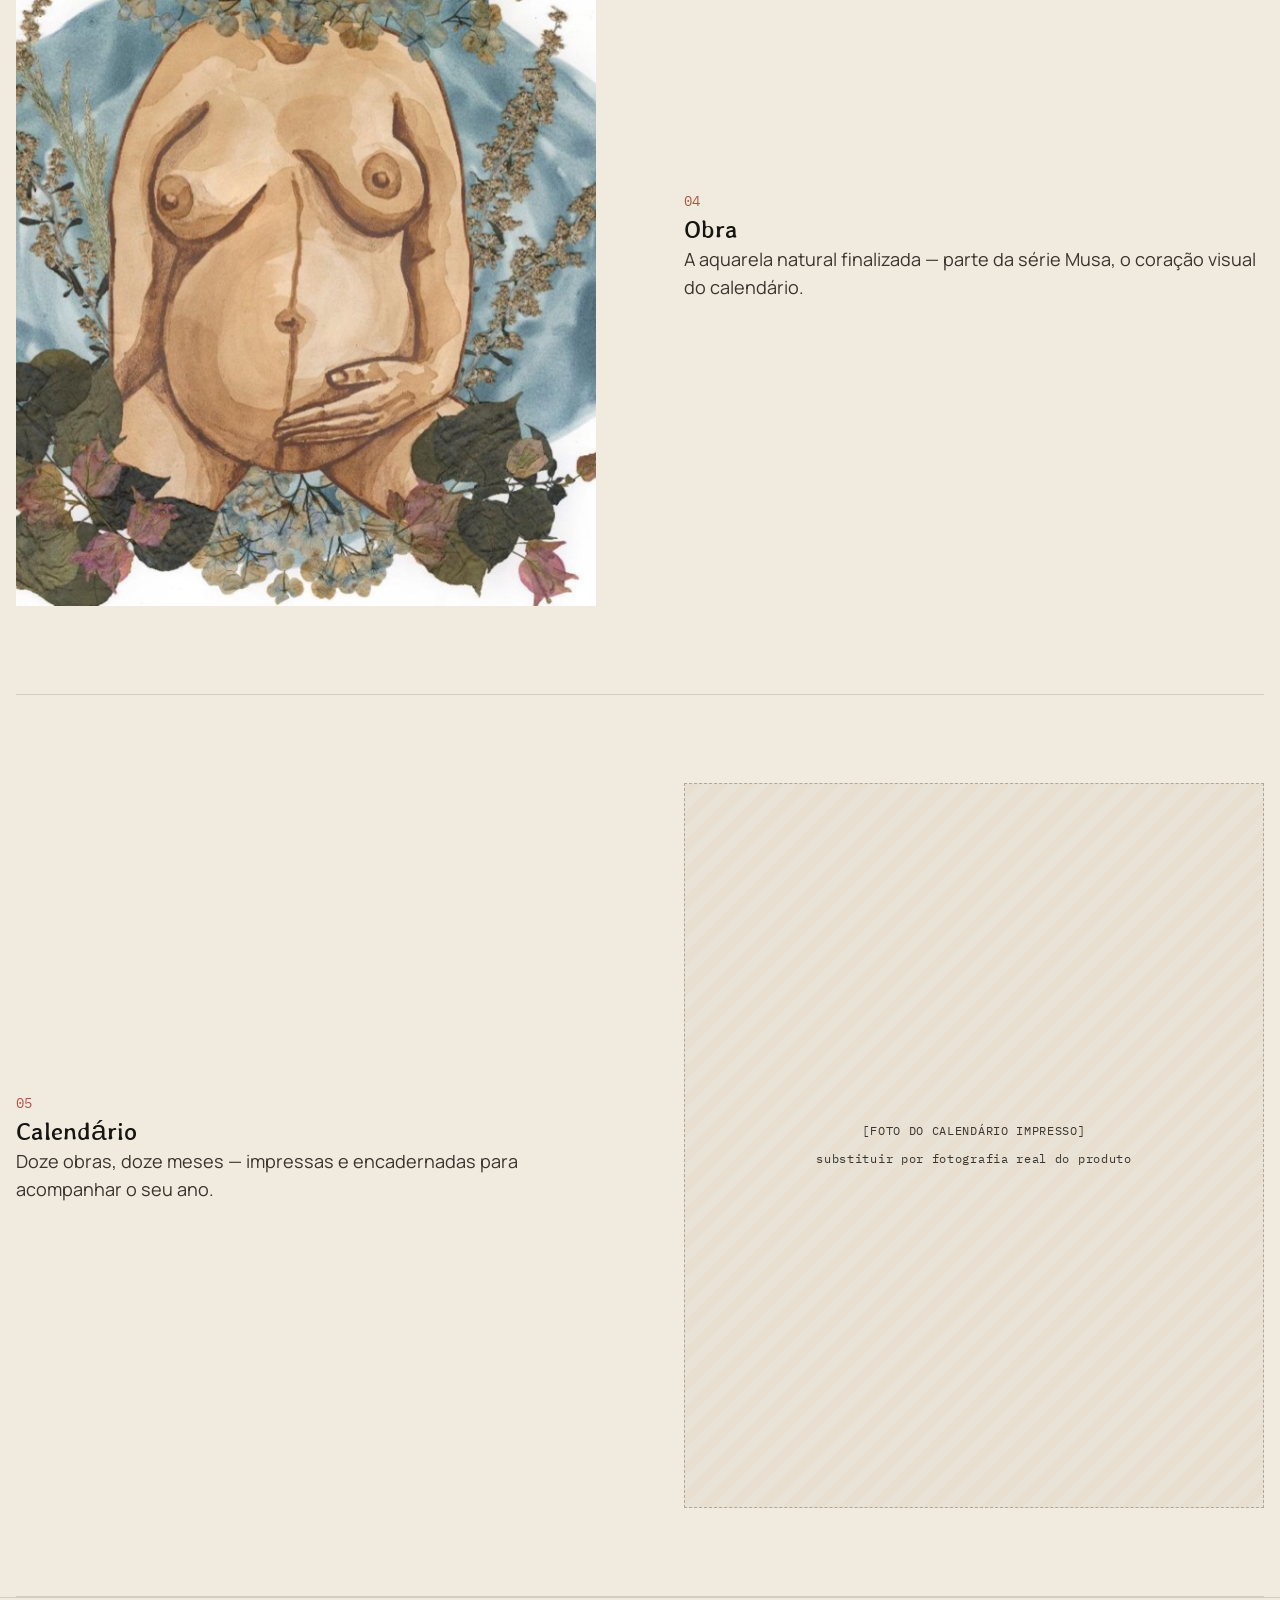
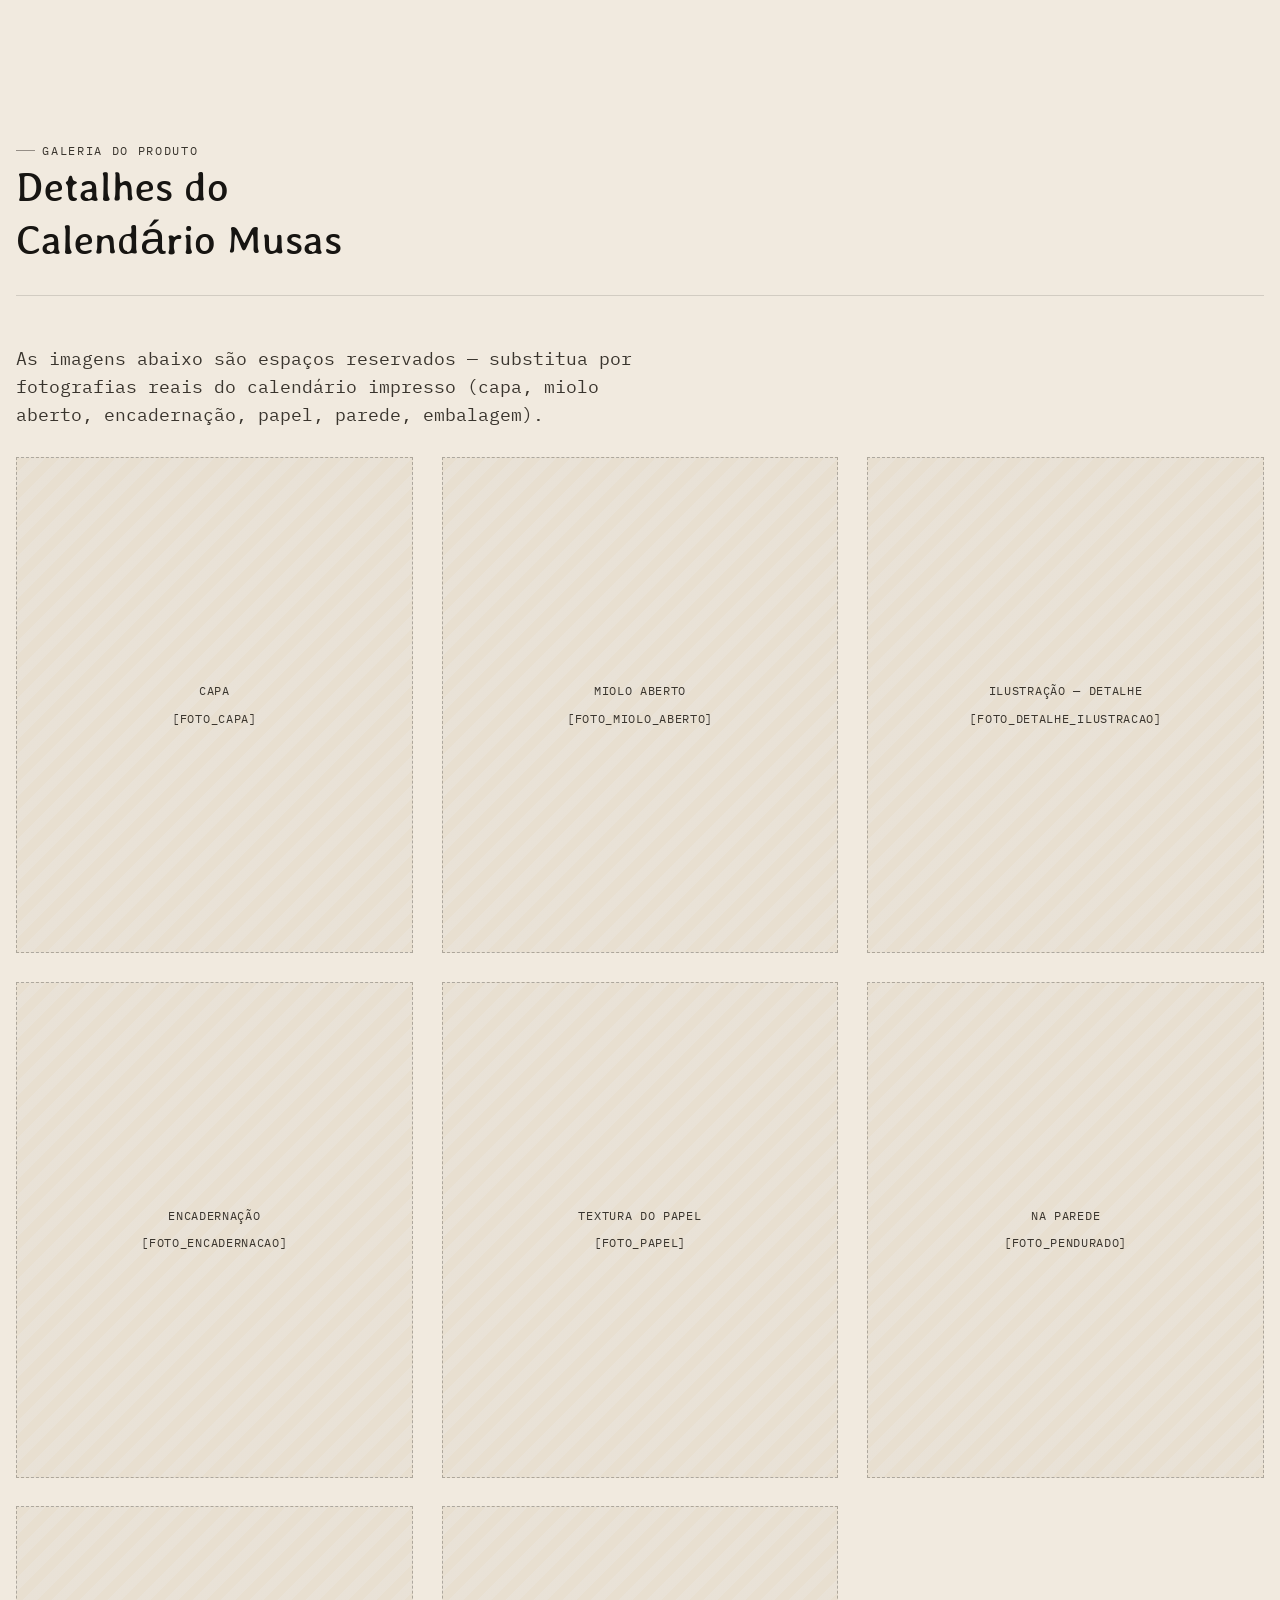
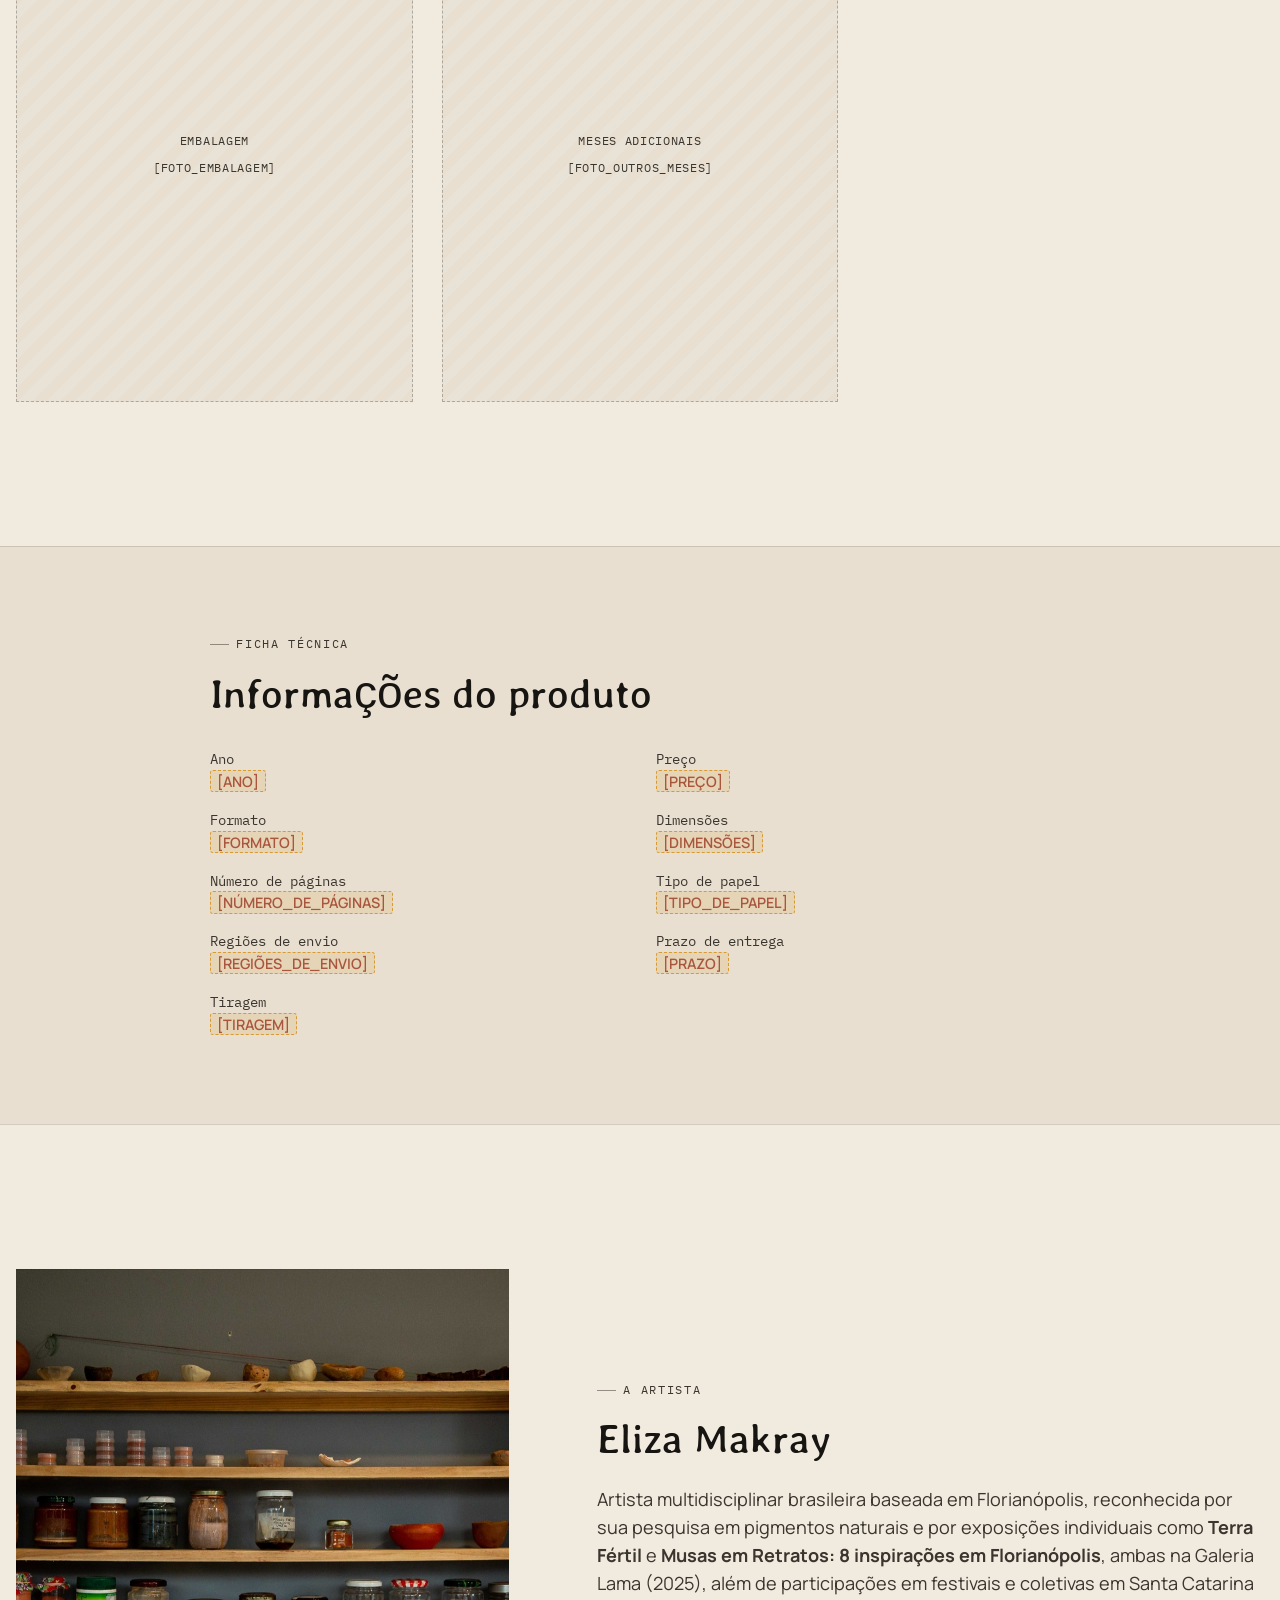
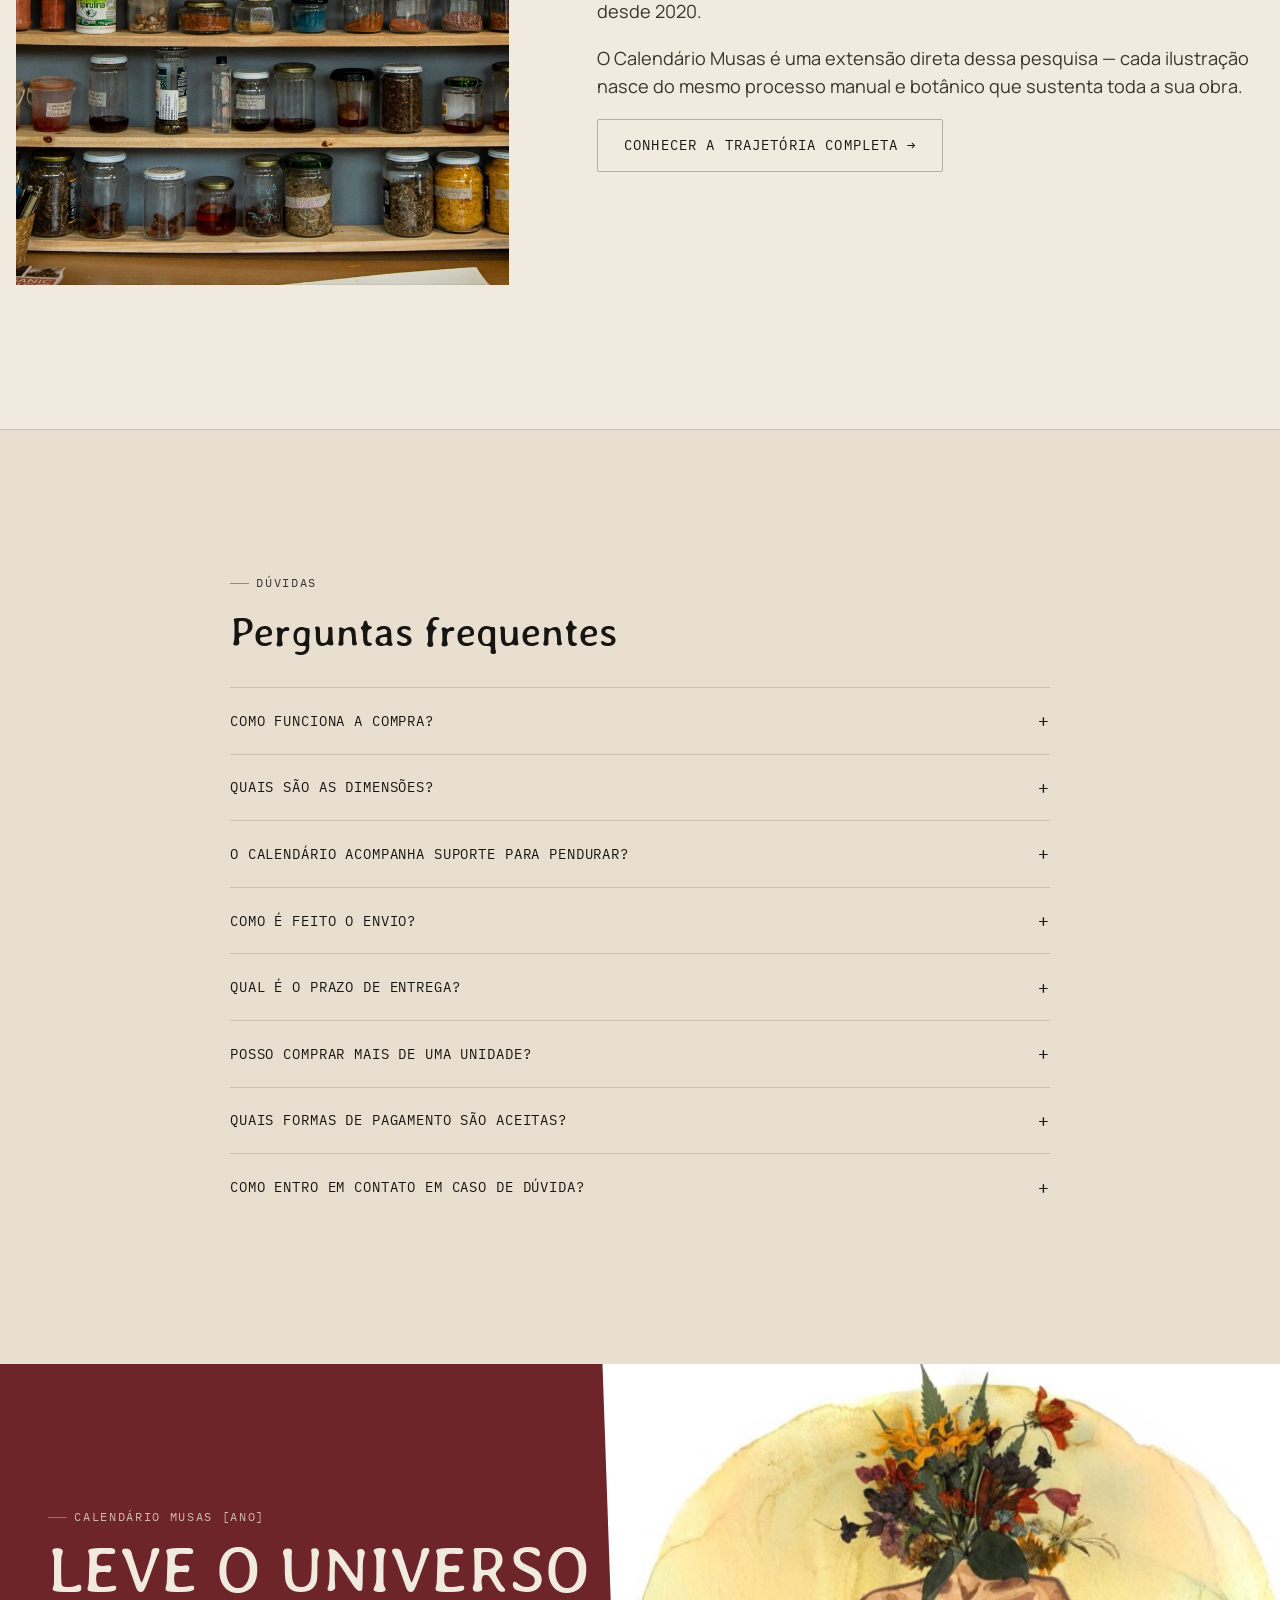
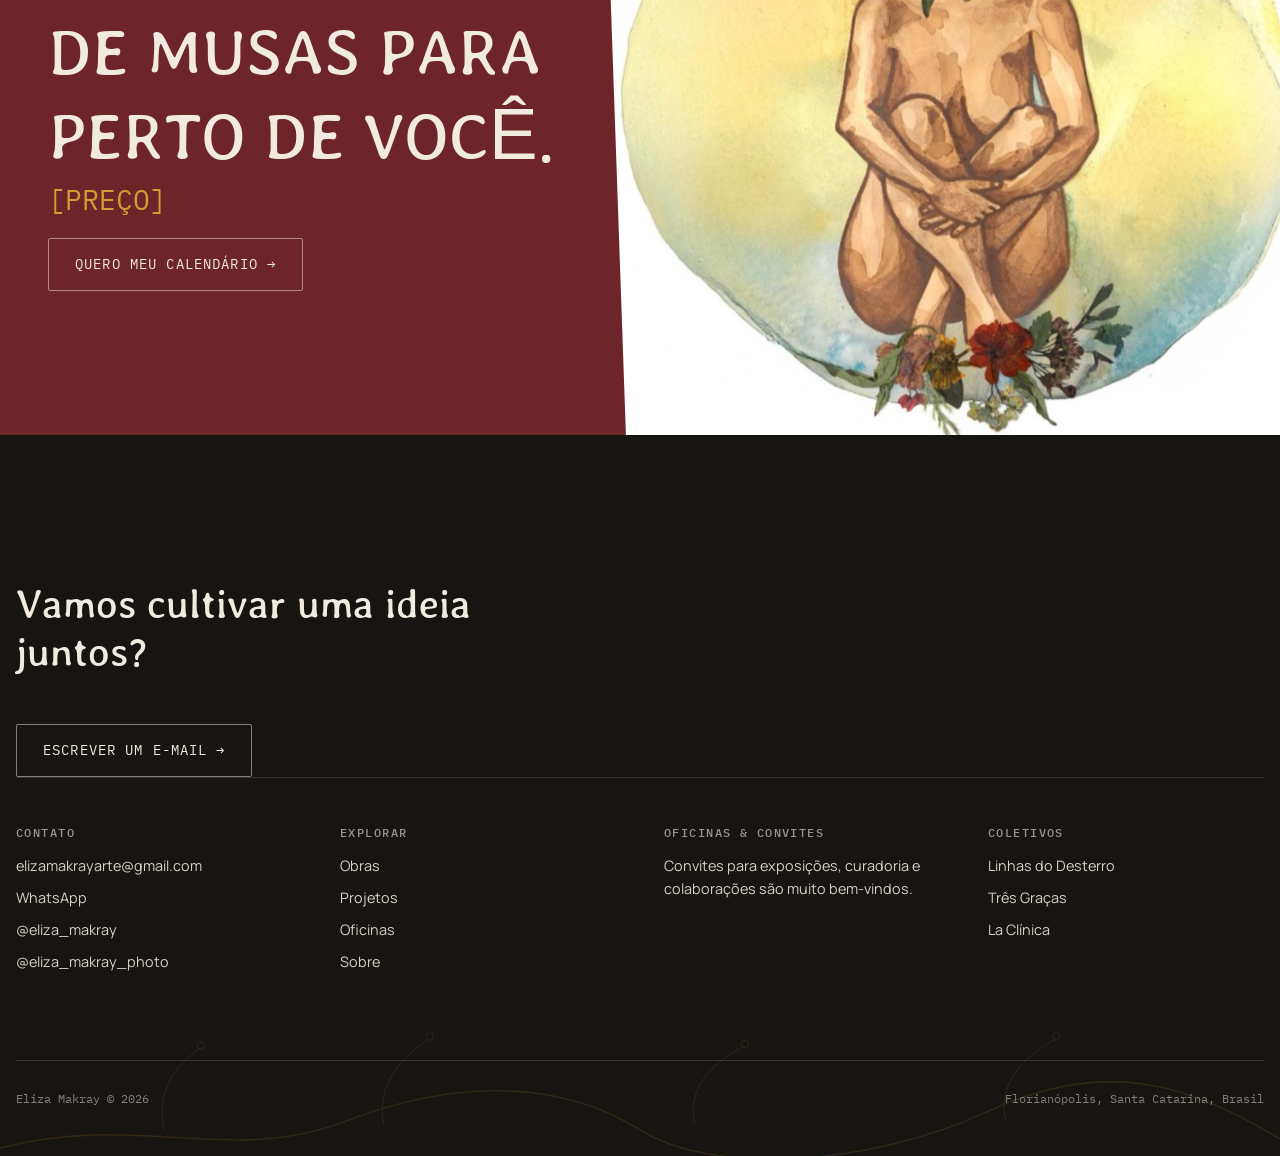
==== commit 50c03c3e: "Make the full footer appear site-wide (except links.html) Every page but obras.html previously had a" ====
--- a/calendario.html
+++ b/calendario.html
@@ -44,7 +44,7 @@
       <a href="oficinas.html">Oficinas</a>
       <a href="sobre.html">Sobre</a>
       <a href="calendario.html" aria-current="page">Calendário Musas</a>
-      <a href="index.html#contato">Contato</a>
+      <a href="#contato">Contato</a>
     </div>
   </nav>
 </header>
@@ -246,11 +246,52 @@
   <a class="btn btn-primary" href="[MERCADO_PAGO_CHECKOUT_URL]" target="_blank" rel="noopener" data-track="calendar_checkout_click" data-label="sticky_bar">Comprar</a>
 </div>
 
-<footer class="site-footer">
-  <div class="footer-inner container" style="padding-block:var(--space-md)">
-    <div class="footer-bottom" style="border-top:0;margin-top:0;padding-top:0">
+<footer class="site-footer" id="contato">
+  <div class="footer-botanical" aria-hidden="true">
+    <svg viewBox="0 0 1400 260" fill="none" xmlns="http://www.w3.org/2000/svg" preserveAspectRatio="xMidYMax slice">
+      <path d="M0 220 C 150 180, 250 240, 380 190 S 620 150, 700 200 S 950 240, 1080 180 S 1300 150, 1400 210" stroke="currentColor" stroke-width="1.5"/>
+      <path d="M180 200 C 170 160, 190 130, 220 110" stroke="currentColor" stroke-width="1"/>
+      <path d="M420 195 C 410 150, 440 120, 470 100" stroke="currentColor" stroke-width="1"/>
+      <path d="M760 195 C 750 155, 780 125, 815 108" stroke="currentColor" stroke-width="1"/>
+      <path d="M1100 190 C 1090 150, 1120 120, 1155 100" stroke="currentColor" stroke-width="1"/>
+      <circle cx="220" cy="108" r="4" stroke="currentColor"/>
+      <circle cx="470" cy="98" r="4" stroke="currentColor"/>
+      <circle cx="815" cy="106" r="4" stroke="currentColor"/>
+      <circle cx="1155" cy="98" r="4" stroke="currentColor"/>
+    </svg>
+  </div>
+  <div class="footer-inner container">
+    <h2 class="footer-cta display">Vamos cultivar uma ideia juntos?</h2>
+    <a class="btn btn-outline--light" href="mailto:elizamakrayarte@gmail.com" data-track="contact_click" data-label="email">Escrever um e-mail <span class="btn-arrow" aria-hidden="true">→</span></a>
+    <div class="footer-grid">
+      <div class="footer-col">
+        <h4>Contato</h4>
+        <a href="mailto:elizamakrayarte@gmail.com" data-track="contact_click" data-label="email">elizamakrayarte@gmail.com</a>
+        <a href="https://wa.me/5548996498711" data-track="whatsapp_click" target="_blank" rel="noopener">WhatsApp</a>
+        <a href="https://www.instagram.com/eliza_makray/" target="_blank" rel="noopener">@eliza_makray</a>
+        <a href="https://www.instagram.com/eliza_makray_photo/" target="_blank" rel="noopener">@eliza_makray_photo</a>
+      </div>
+      <div class="footer-col">
+        <h4>Explorar</h4>
+        <a href="obras.html">Obras</a>
+        <a href="projetos.html">Projetos</a>
+        <a href="oficinas.html">Oficinas</a>
+        <a href="sobre.html">Sobre</a>
+      </div>
+      <div class="footer-col">
+        <h4>Oficinas &amp; convites</h4>
+        <p>Convites para exposições, curadoria e colaborações são muito bem-vindos.</p>
+      </div>
+      <div class="footer-col">
+        <h4>Coletivos</h4>
+        <a href="https://instagram.com/linhas_do_desterro" target="_blank" rel="noopener">Linhas do Desterro</a>
+        <a href="https://instagram.com/tresgracas" target="_blank" rel="noopener">Três Graças</a>
+        <a href="https://instagram.com/laclinicabr" target="_blank" rel="noopener">La Clínica</a>
+      </div>
+    </div>
+    <div class="footer-bottom">
       <span>Eliza Makray © <span data-year></span></span>
-      <a href="index.html#contato">Contato</a>
+      <span>Florianópolis, Santa Catarina, Brasil</span>
     </div>
   </div>
 </footer>
--- a/styles.css
+++ b/styles.css
@@ -96,7 +96,7 @@
 }
 
 /* ---- type helpers ---- */
-.display{font-family:var(--font-display);font-weight:500;line-height:.98;letter-spacing:-.01em}
+.display{font-family:"Stylish", sans-serif;font-weight:400;line-height:1.05;letter-spacing:0}
 .display-italic{font-family:var(--font-display);font-style:italic;font-weight:400}
 .mono{font-family:var(--font-mono)}
 .label{
@@ -107,10 +107,11 @@
   color:var(--ink-soft);
 }
 .label--on-dark{color:rgba(241,234,223,.75)}
+h3.label{letter-spacing:.03em}
 .eyebrow{display:flex;align-items:center;gap:.6em}
 .eyebrow::before{content:"";width:1.6em;height:1px;background:currentColor;opacity:.5}
 
-h1,h2,h3,h4{font-family:var(--font-display);font-weight:500;line-height:1.05}
+h1,h2,h3,h4{font-family:"Stylish", sans-serif;font-weight:400;line-height:1.15}
 h2{font-size:var(--fs-lg)}
 h3{font-size:var(--fs-md)}
 p{max-width:60ch}
@@ -514,7 +515,7 @@
 .artwork:hover .artwork-frame img{transform:scale(1.035)}
 .artwork-cap{padding-top:.8rem}
 .artwork-cap .mono{font-size:var(--fs-sm);color:var(--ink-soft);display:block;line-height:1.5}
-.artwork-cap .work-title{font-family:var(--font-display);font-size:var(--fs-md);display:block;margin-bottom:.15rem}
+.artwork-cap .work-title{font-family:"Stylish", sans-serif;font-weight:400;line-height:1.2;font-size:var(--fs-md);display:block;margin-bottom:.15rem}
 @media (max-width:980px){.artwork-grid{grid-template-columns:repeat(2,1fr)}}
 @media (max-width:600px){.artwork-grid{grid-template-columns:1fr}}
 
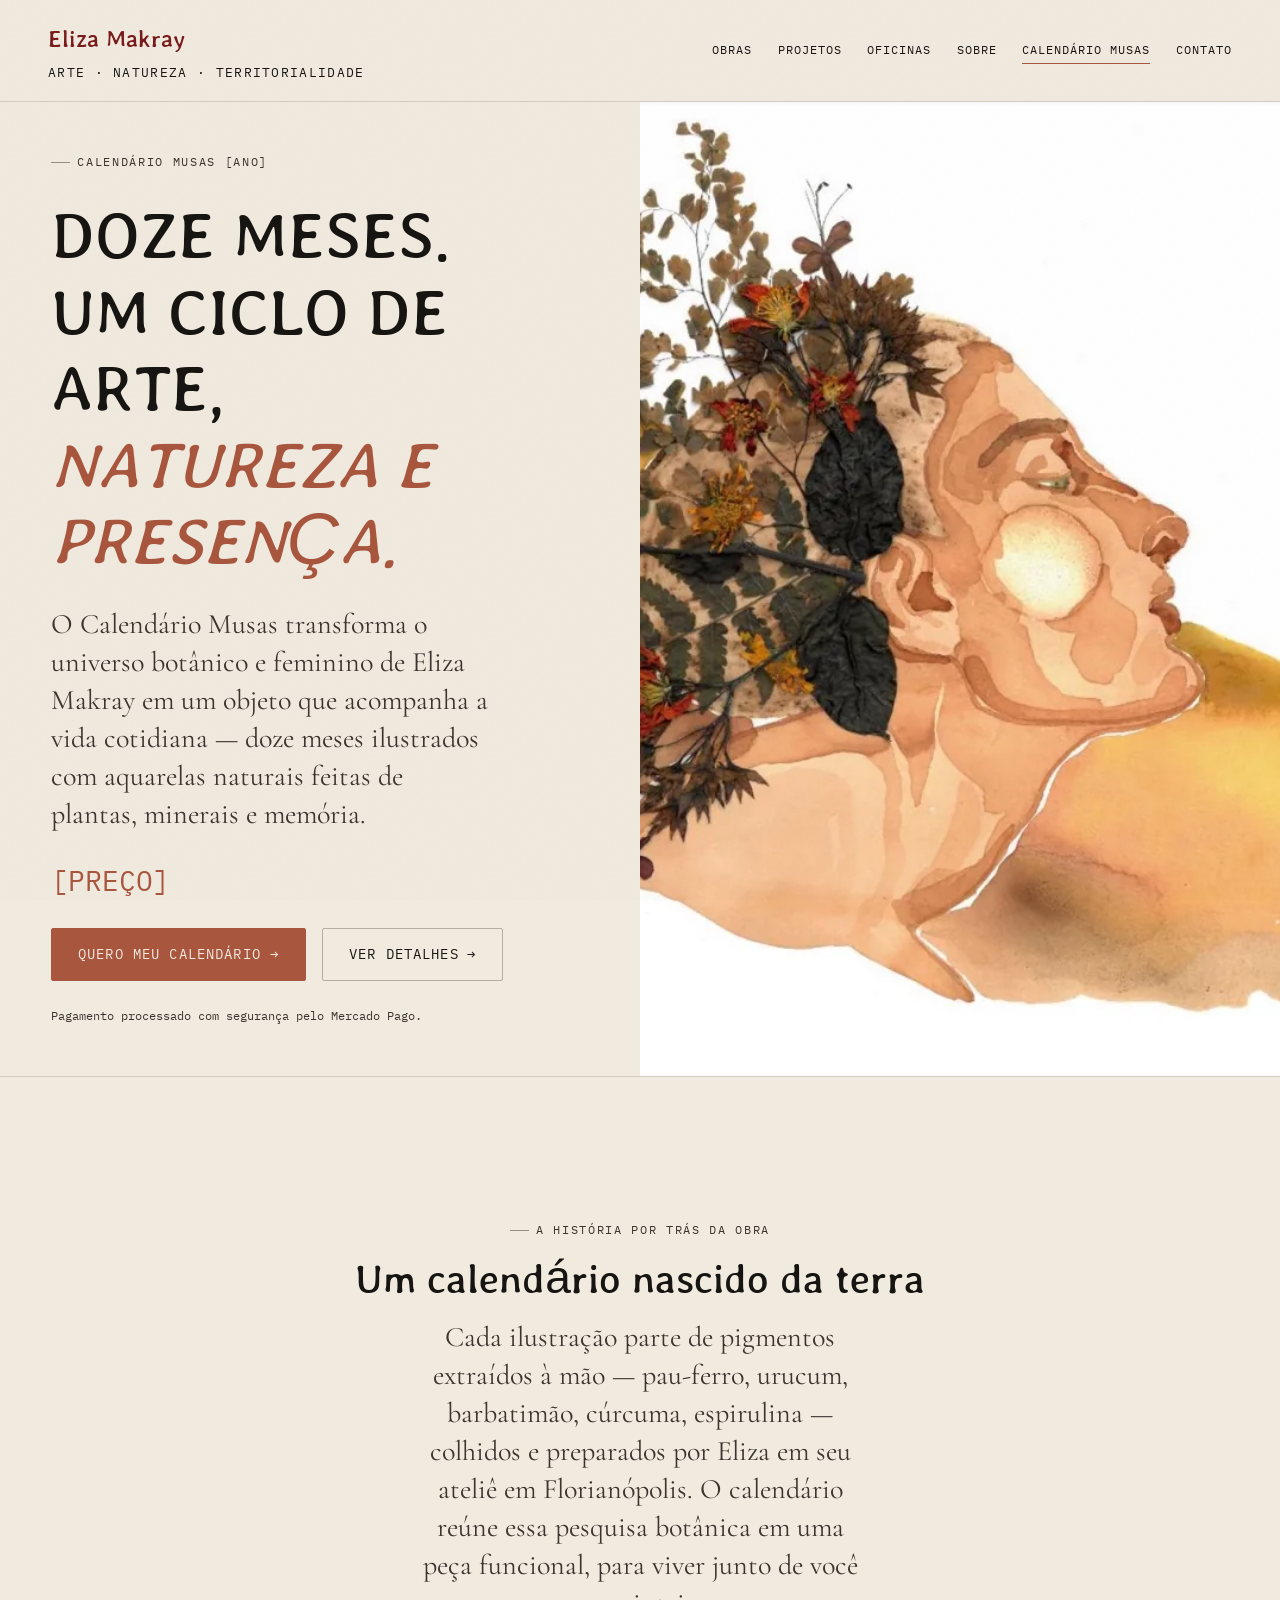
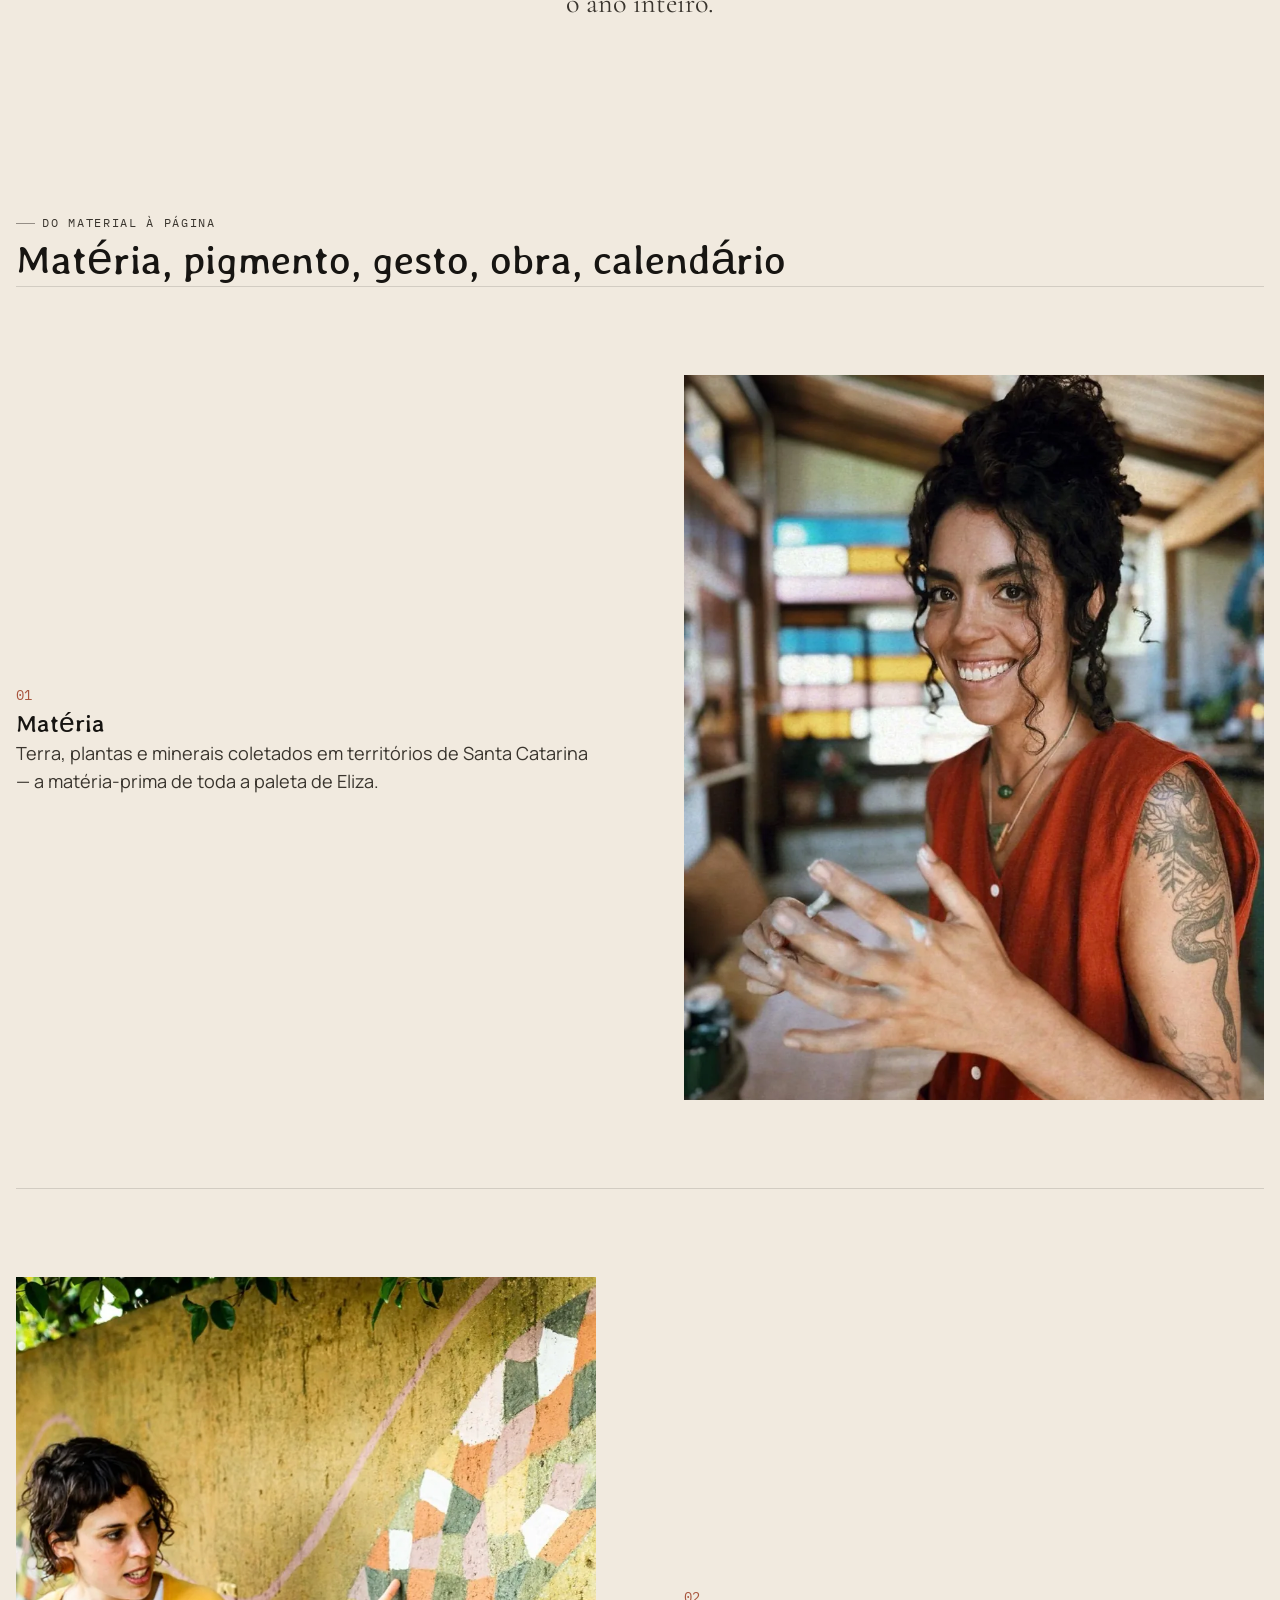
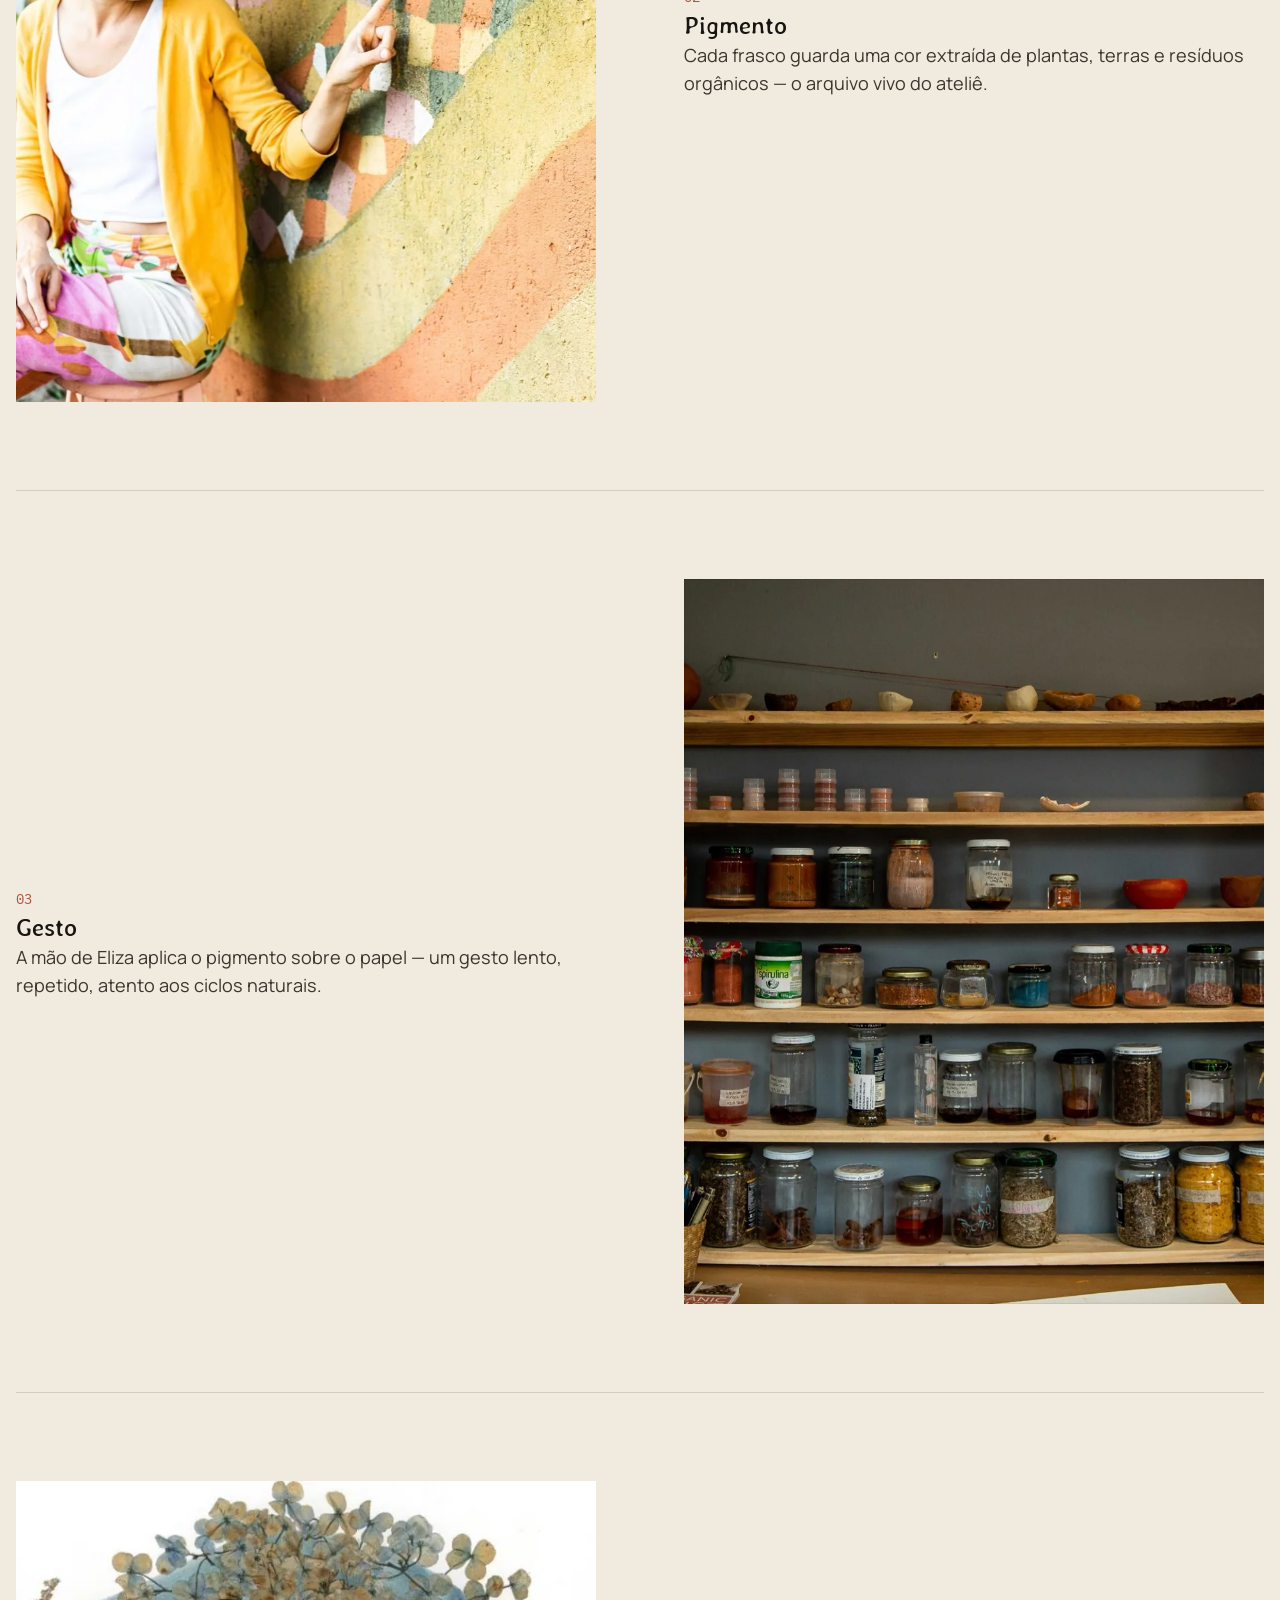
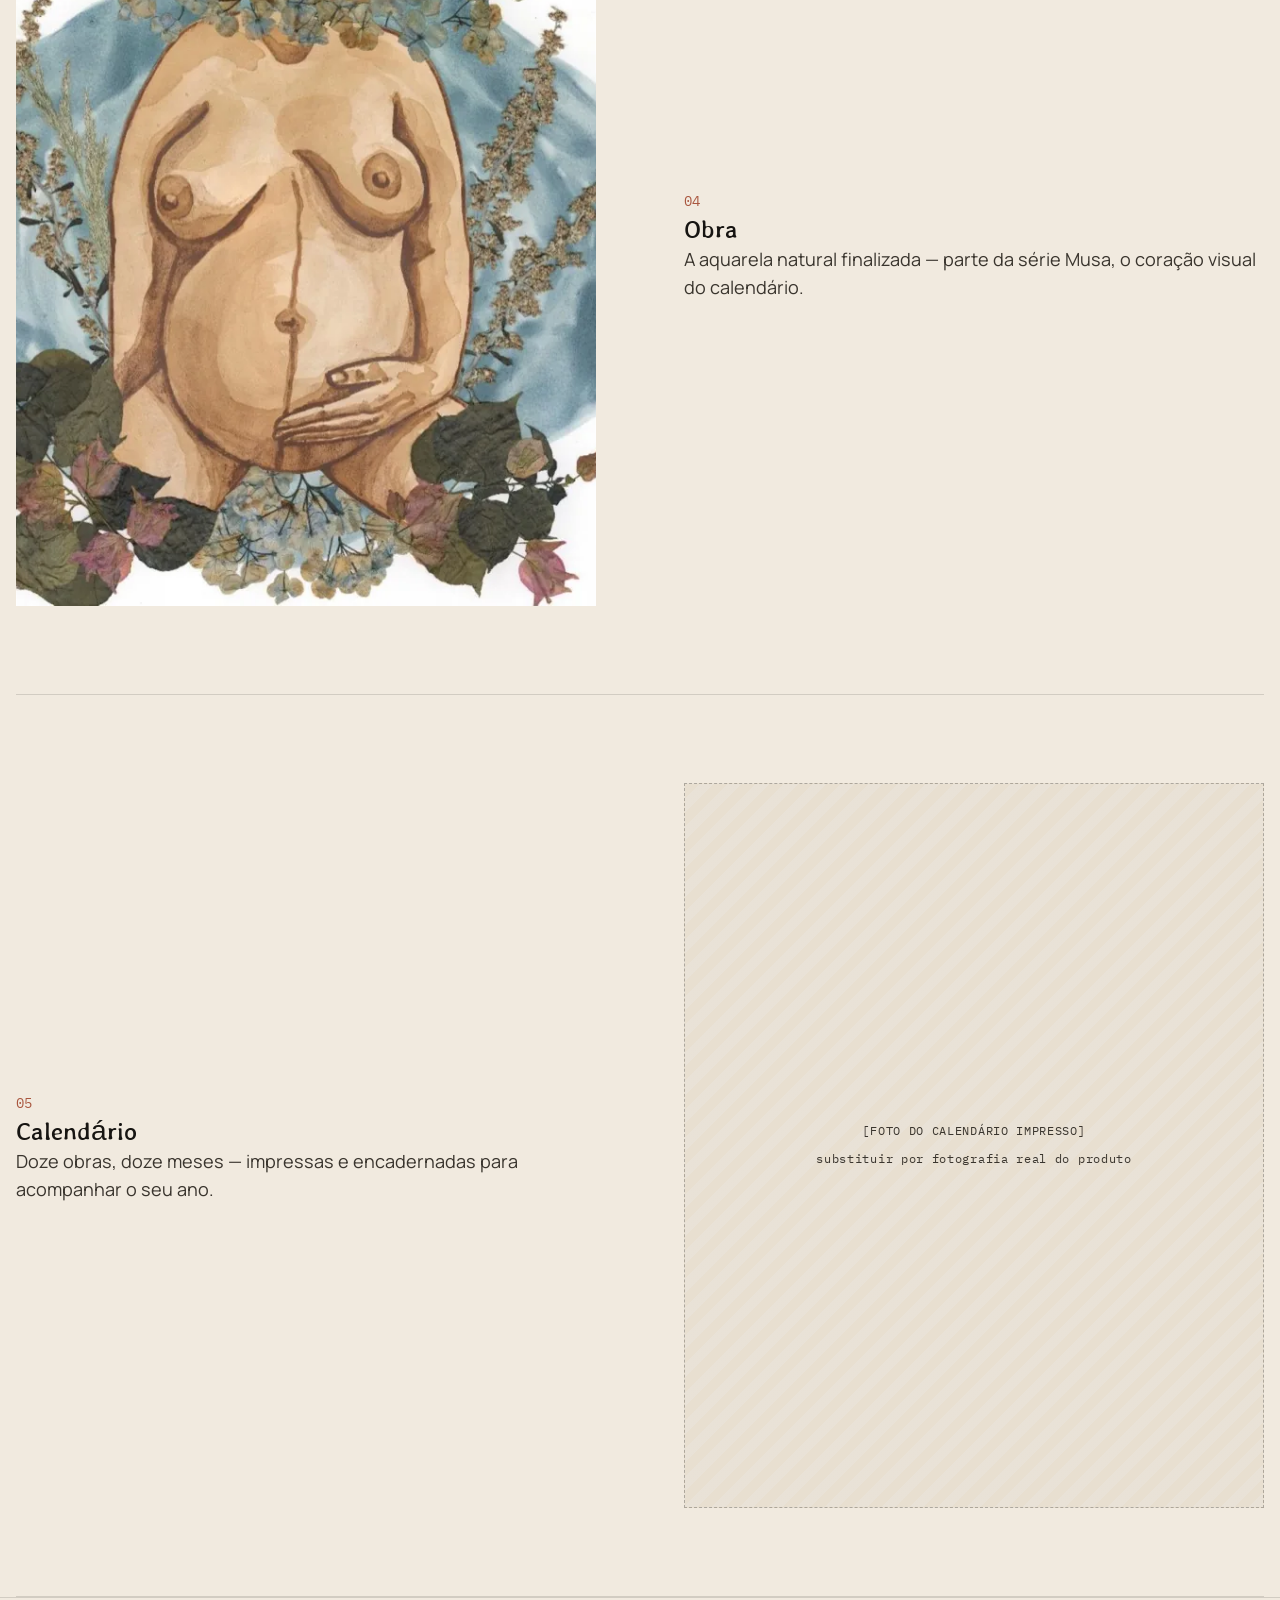
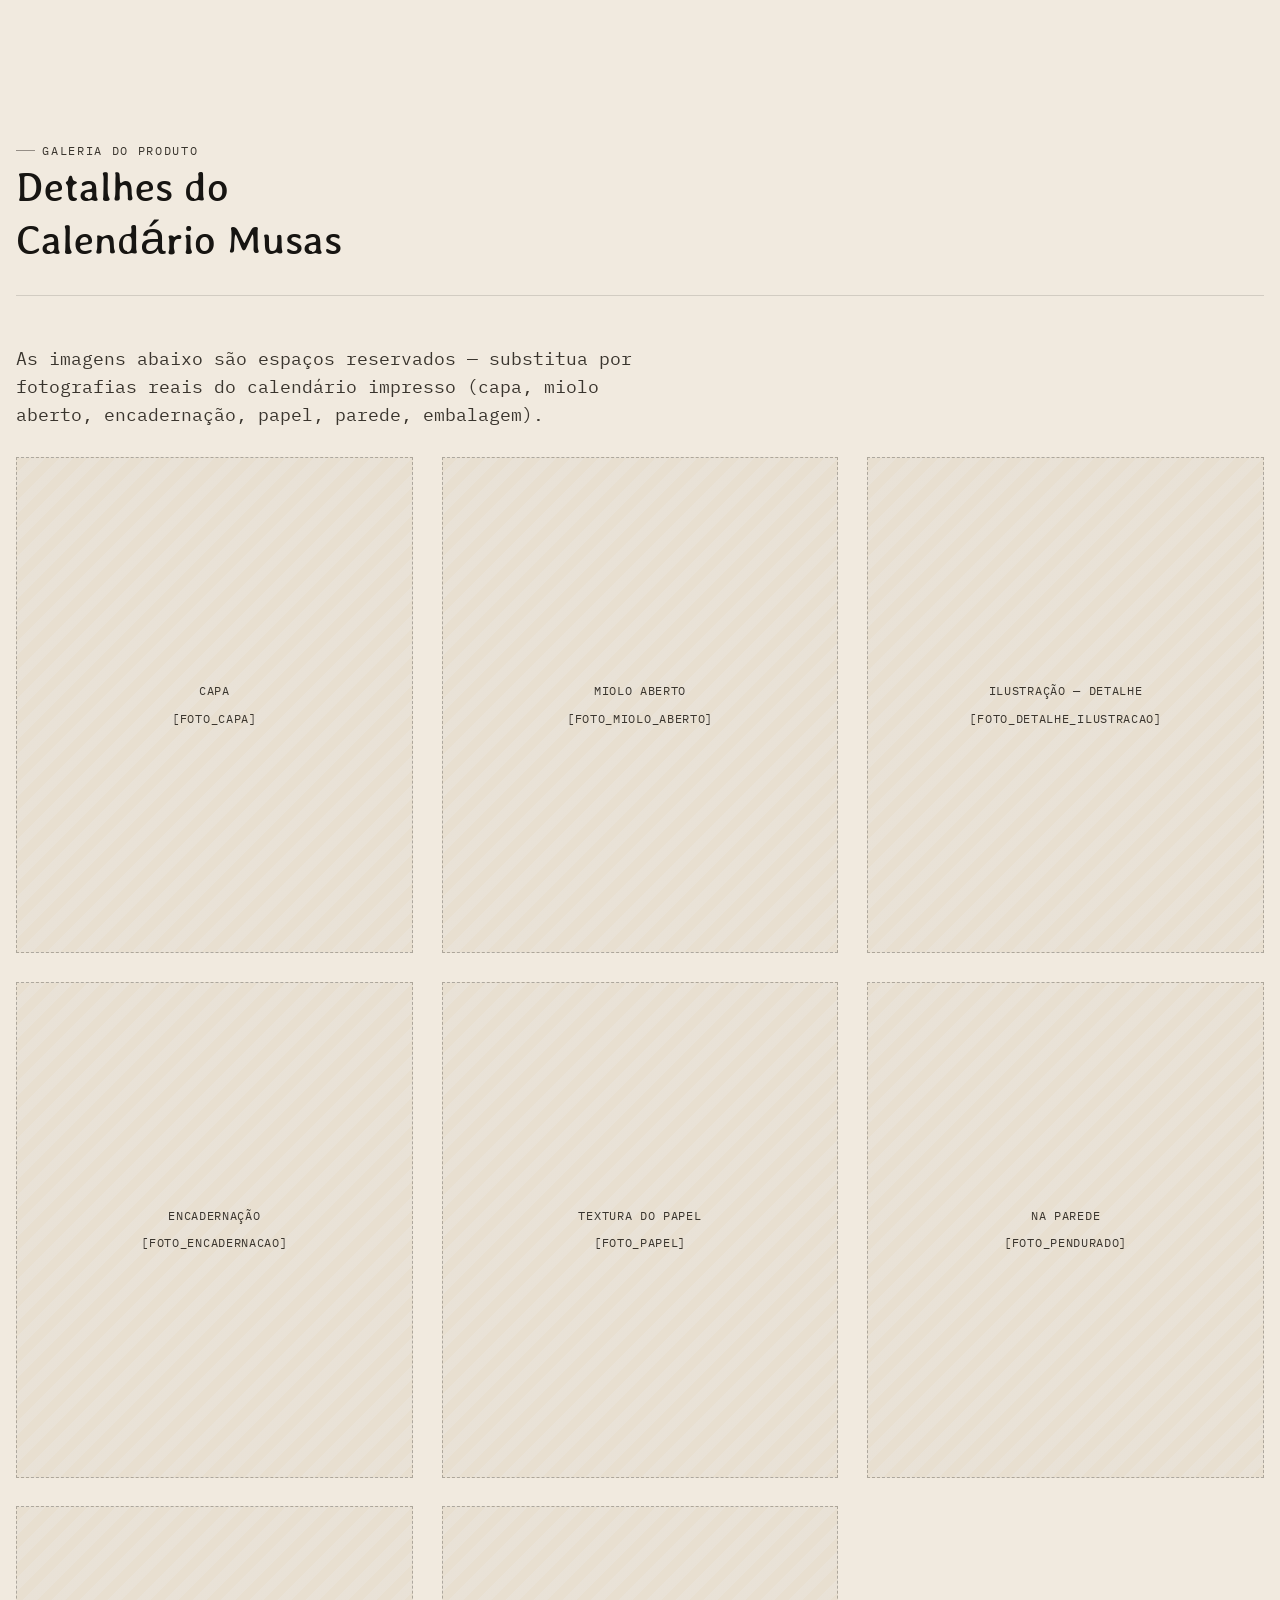
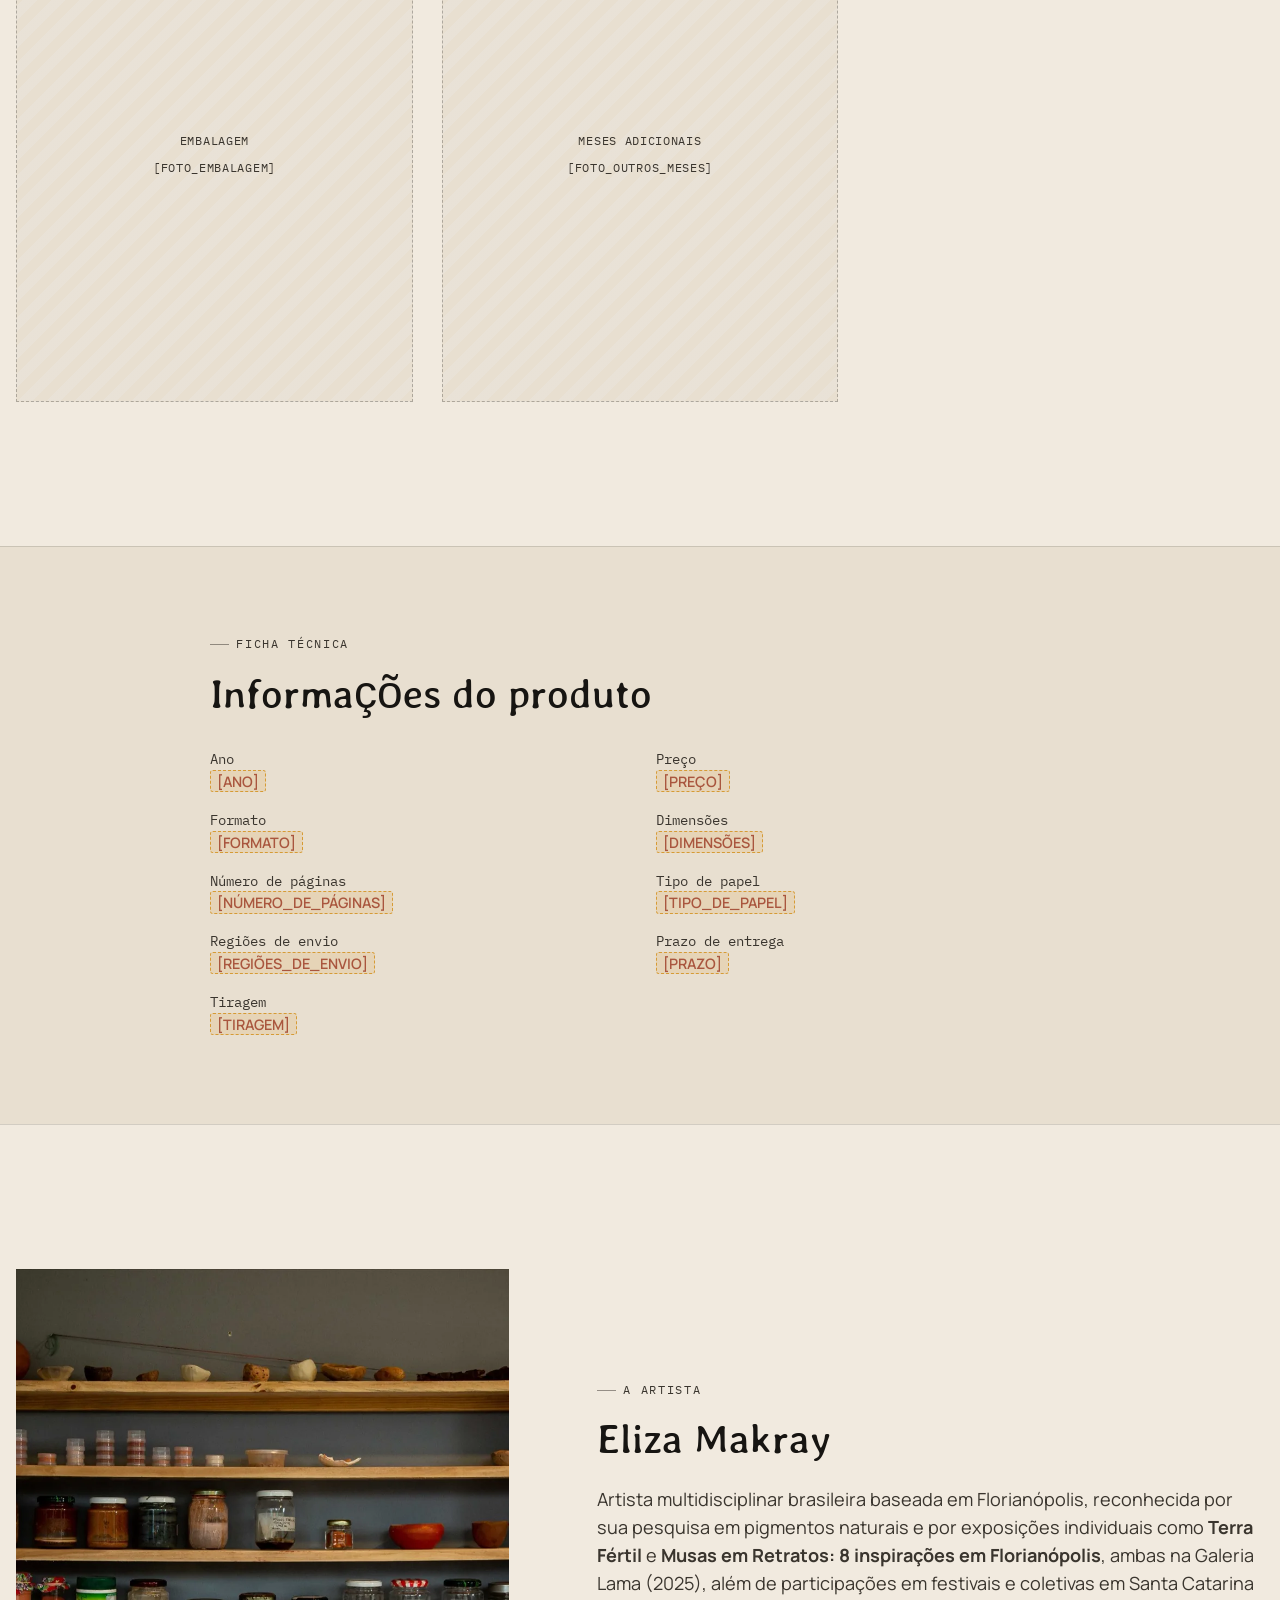
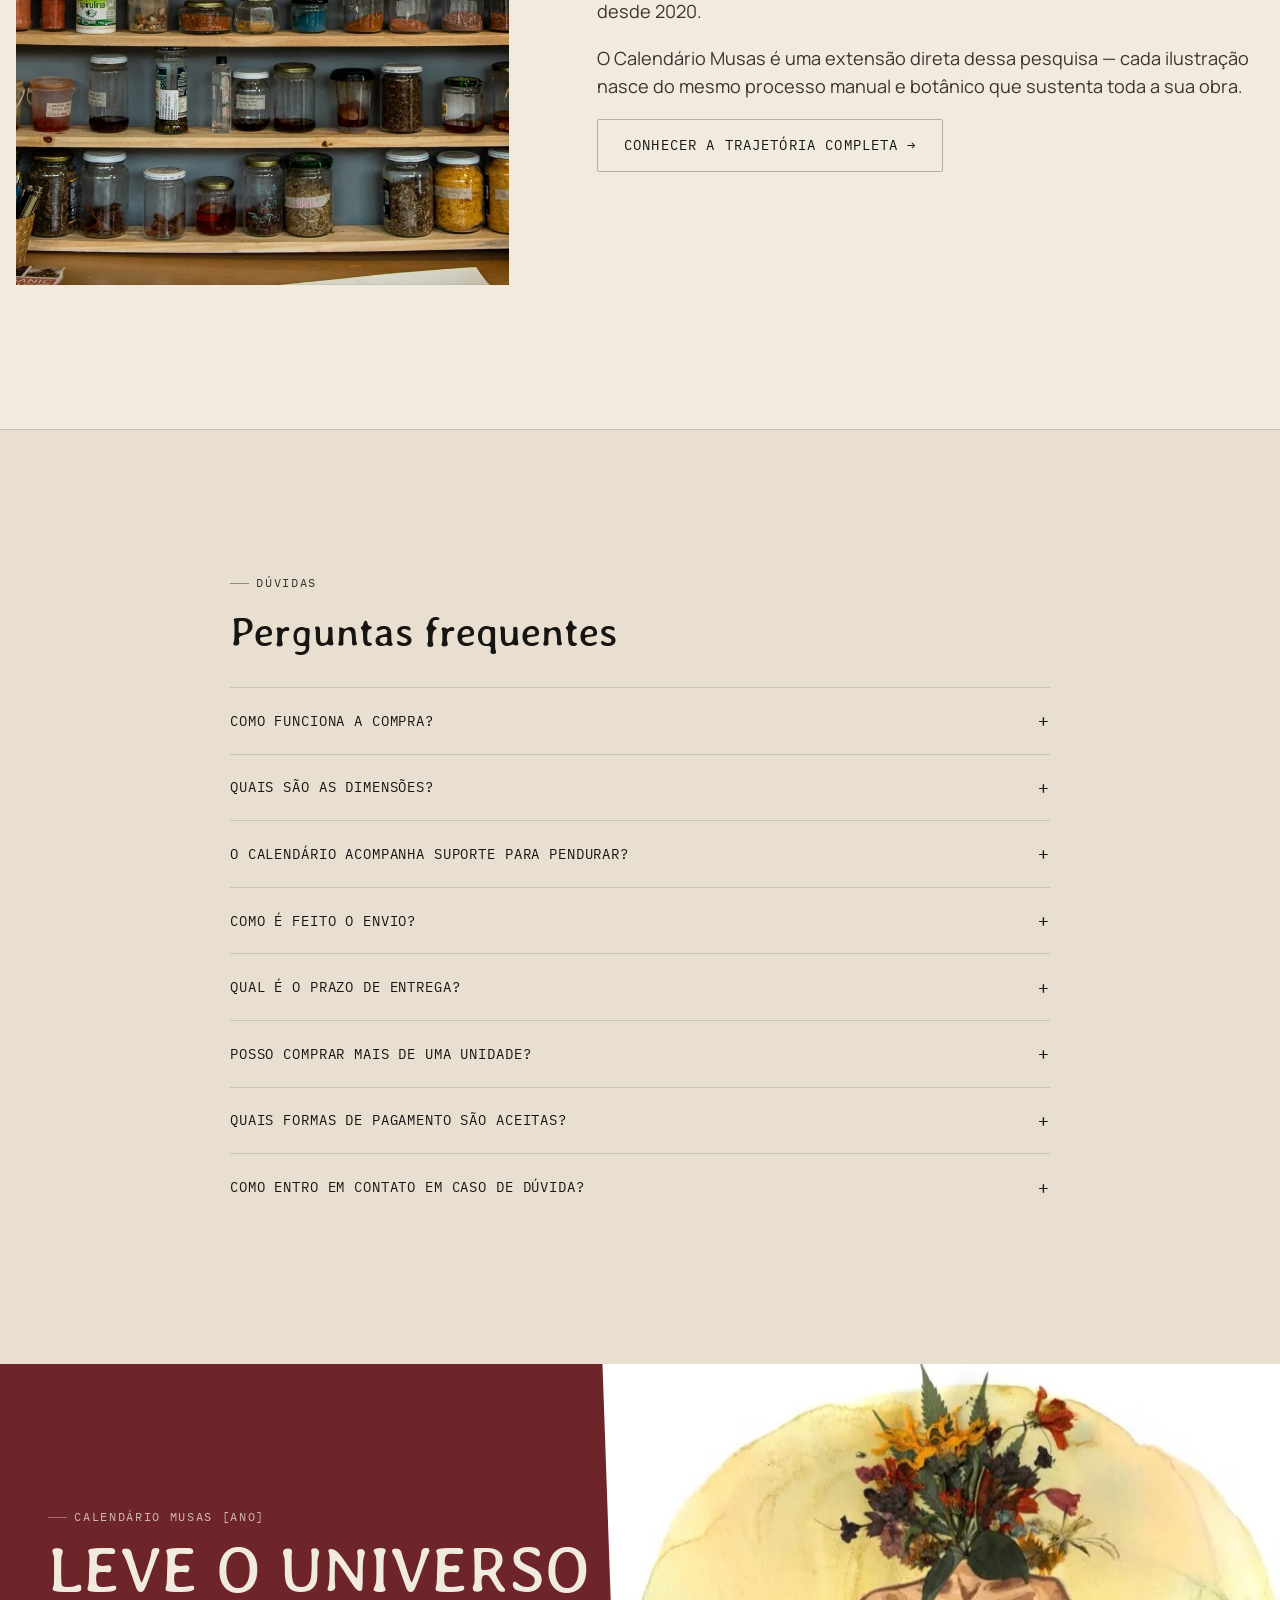
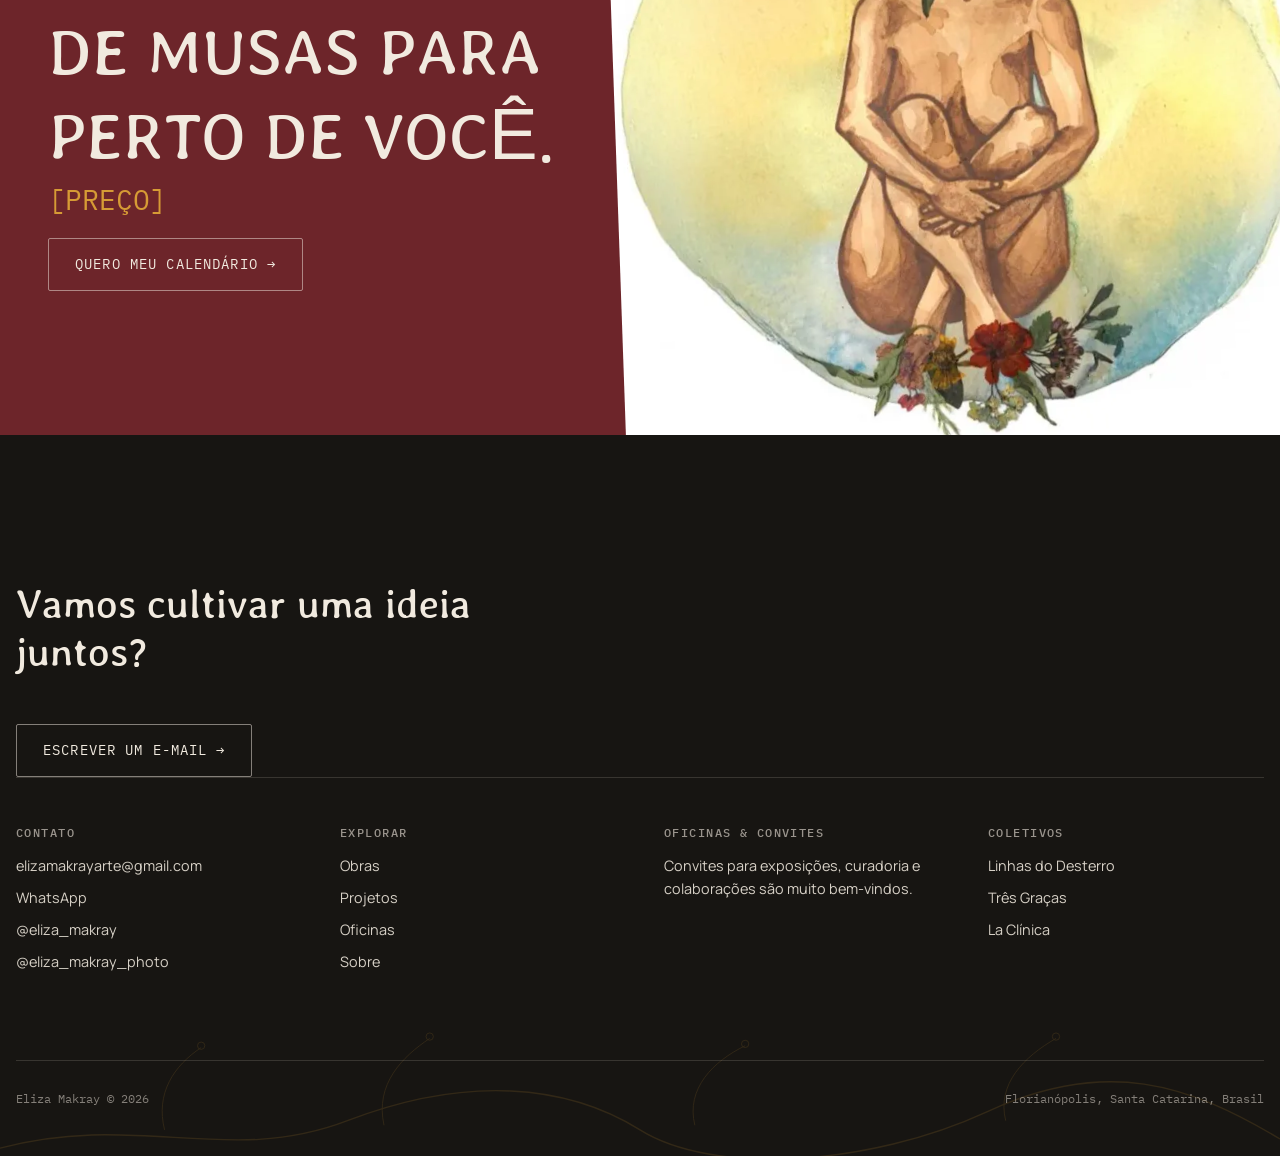
==== commit 027ae089: "Site-wide optimization: WebP images, click-to-load videos everywhere - Converted all 187 JPG images " ====
--- a/calendario.html
+++ b/calendario.html
@@ -65,7 +65,7 @@
       <p class="mono" style="font-size:.72rem;color:var(--ink-soft)">Pagamento processado com segurança pelo Mercado Pago.</p>
     </div>
     <div class="product-hero-media">
-      <img src="assets/obras/obra-15.jpg" width="1100" height="819" loading="eager" fetchpriority="high" alt="Musa, 2024 — aquarela natural que integra o universo ilustrado do Calendário Musas.">
+      <img src="assets/obras/obra-15.webp" width="1100" height="819" loading="eager" fetchpriority="high" alt="Musa, 2024 — aquarela natural que integra o universo ilustrado do Calendário Musas.">
     </div>
   </section>
 
@@ -91,11 +91,11 @@
         <h3>Matéria</h3>
         <p style="color:var(--ink-soft)">Terra, plantas e minerais coletados em territórios de Santa Catarina — a matéria-prima de toda a paleta de Eliza.</p>
       </div>
-      <div class="mtp-media"><img src="assets/alma-botanica/alma-06.jpg" width="975" height="1300" loading="lazy" alt="Eliza Makray colhendo terra e pigmento mineral em jardim, matéria-prima das aquarelas naturais."></div>
+      <div class="mtp-media"><img src="assets/alma-botanica/alma-06.webp" width="975" height="1300" loading="lazy" alt="Eliza Makray colhendo terra e pigmento mineral em jardim, matéria-prima das aquarelas naturais."></div>
     </div>
 
     <div class="container mtp-stage" data-reveal>
-      <div class="mtp-media"><img src="assets/oficinas/tintas-terra-01.jpg" width="866" height="1300" loading="lazy" alt="Prateleira de pigmentos naturais preparados por Eliza Makray, em potes rotulados."></div>
+      <div class="mtp-media"><img src="assets/oficinas/tintas-terra-01.webp" width="866" height="1300" loading="lazy" alt="Prateleira de pigmentos naturais preparados por Eliza Makray, em potes rotulados."></div>
       <div>
         <span class="mtp-index mono">02</span>
         <h3>Pigmento</h3>
@@ -109,11 +109,11 @@
         <h3>Gesto</h3>
         <p style="color:var(--ink-soft)">A mão de Eliza aplica o pigmento sobre o papel — um gesto lento, repetido, atento aos ciclos naturais.</p>
       </div>
-      <div class="mtp-media"><img src="assets/portraits/artist-portrait-01.jpg" width="1700" height="1133" loading="lazy" alt="Eliza Makray com as mãos manchadas de pigmento natural, em processo criativo."></div>
+      <div class="mtp-media"><img src="assets/portraits/artist-portrait-01.webp" width="1700" height="1133" loading="lazy" alt="Eliza Makray com as mãos manchadas de pigmento natural, em processo criativo."></div>
     </div>
 
     <div class="container mtp-stage" data-reveal>
-      <div class="mtp-media"><img src="assets/obras/obra-19.jpg" width="1100" height="768" loading="lazy" alt="Musa, 2025 — aquarela natural finalizada, parte do universo ilustrado do Calendário Musas."></div>
+      <div class="mtp-media"><img src="assets/obras/obra-19.webp" width="1100" height="768" loading="lazy" alt="Musa, 2025 — aquarela natural finalizada, parte do universo ilustrado do Calendário Musas."></div>
       <div>
         <span class="mtp-index mono">04</span>
         <h3>Obra</h3>
@@ -180,7 +180,7 @@
   <section class="section" aria-labelledby="artist-heading" style="border-top:1px solid var(--line)">
     <div class="container manifesto">
       <div data-reveal>
-        <img src="assets/portraits/artist-portrait-01.jpg" width="1700" height="1133" loading="lazy" alt="Retrato de Eliza Makray em seu ateliê." style="aspect-ratio:4/5;object-fit:cover">
+        <img src="assets/portraits/artist-portrait-01.webp" width="1700" height="1133" loading="lazy" alt="Retrato de Eliza Makray em seu ateliê." style="aspect-ratio:4/5;object-fit:cover">
       </div>
       <div data-reveal>
         <span class="label eyebrow">A artista</span>
@@ -233,7 +233,7 @@
       <a class="btn btn-outline--light" href="[MERCADO_PAGO_CHECKOUT_URL]" target="_blank" rel="noopener" data-track="calendar_checkout_click" data-label="final_cta" style="margin-top:1rem">QUERO MEU CALENDÁRIO <span class="btn-arrow" aria-hidden="true">→</span></a>
     </div>
     <div class="calendar-transition-visual">
-      <img src="assets/obras/obra-17.jpg" width="1100" height="766" loading="lazy" alt="Musa, 2025 — aquarela natural do universo do Calendário Musas.">
+      <img src="assets/obras/obra-17.webp" width="1100" height="766" loading="lazy" alt="Musa, 2025 — aquarela natural do universo do Calendário Musas.">
     </div>
   </section>
 </main>
--- a/styles.css
+++ b/styles.css
@@ -223,15 +223,21 @@
 }
 .hero-visual{position:relative;overflow:hidden;background:var(--carbon)}
 .hero-visual img{
+  position:absolute;inset:0;
   width:100%;height:100%;object-fit:cover;object-position:40% 58%;
   transform:scale(1.06);
-  transition:transform 2.4s var(--ease);
-}
+  opacity:0;
+  transition:transform 9s var(--ease), opacity 1.8s var(--ease);
+}
+.hero-visual img.is-active{opacity:1;z-index:1;transform:scale(1)}
 .hero-visual::after{
   content:"";position:absolute;inset:0;
   background:linear-gradient(180deg, rgba(23,21,18,.05), rgba(23,21,18,.3) 90%);
-}
-.hero[data-revealed="true"] .hero-visual img{transform:scale(1)}
+  z-index:2;
+}
+@media (prefers-reduced-motion: reduce){
+  .hero-visual img{transition:opacity 1.8s var(--ease)}
+}
 .hero-copy{
   position:relative;
   display:flex;flex-direction:column;justify-content:center;
@@ -759,7 +765,19 @@
 
 /* responsive base tweaks */
 @media (max-width:600px){
-  .section{padding-block:var(--space-lg)}
+  :root{
+    --space-3xs: 0.3rem;
+    --space-2xs: 0.5rem;
+    --space-xs: 0.8rem;
+    --space-sm: 1.2rem;
+    --space-md: 1.8rem;
+    --space-lg: 2.8rem;
+    --space-xl: 3.6rem;
+    --space-2xl: 4.5rem;
+    --container: min(100% - 1.5rem, 1400px);
+    --container-narrow: min(100% - 1.5rem, 860px);
+    --edge-pad: 1rem;
+  }
   h2{font-size:var(--fs-lg)}
 }
 
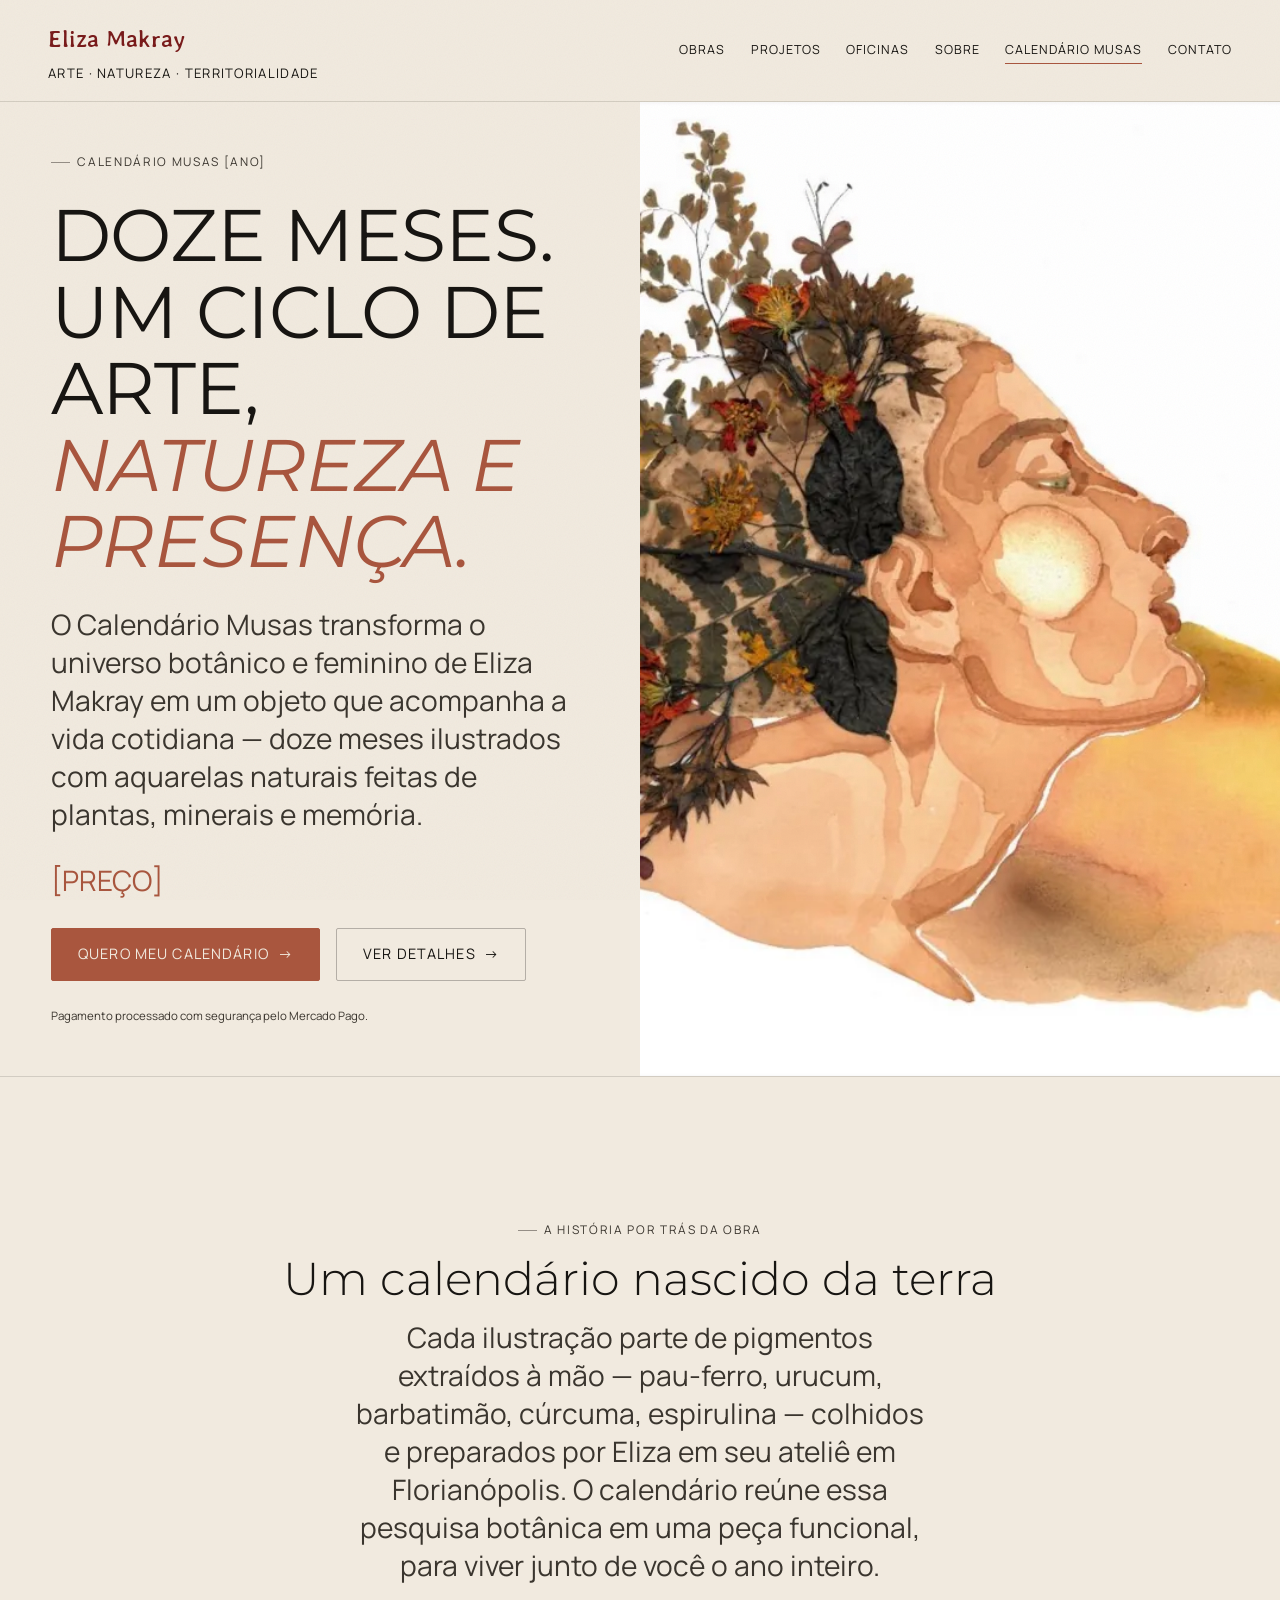
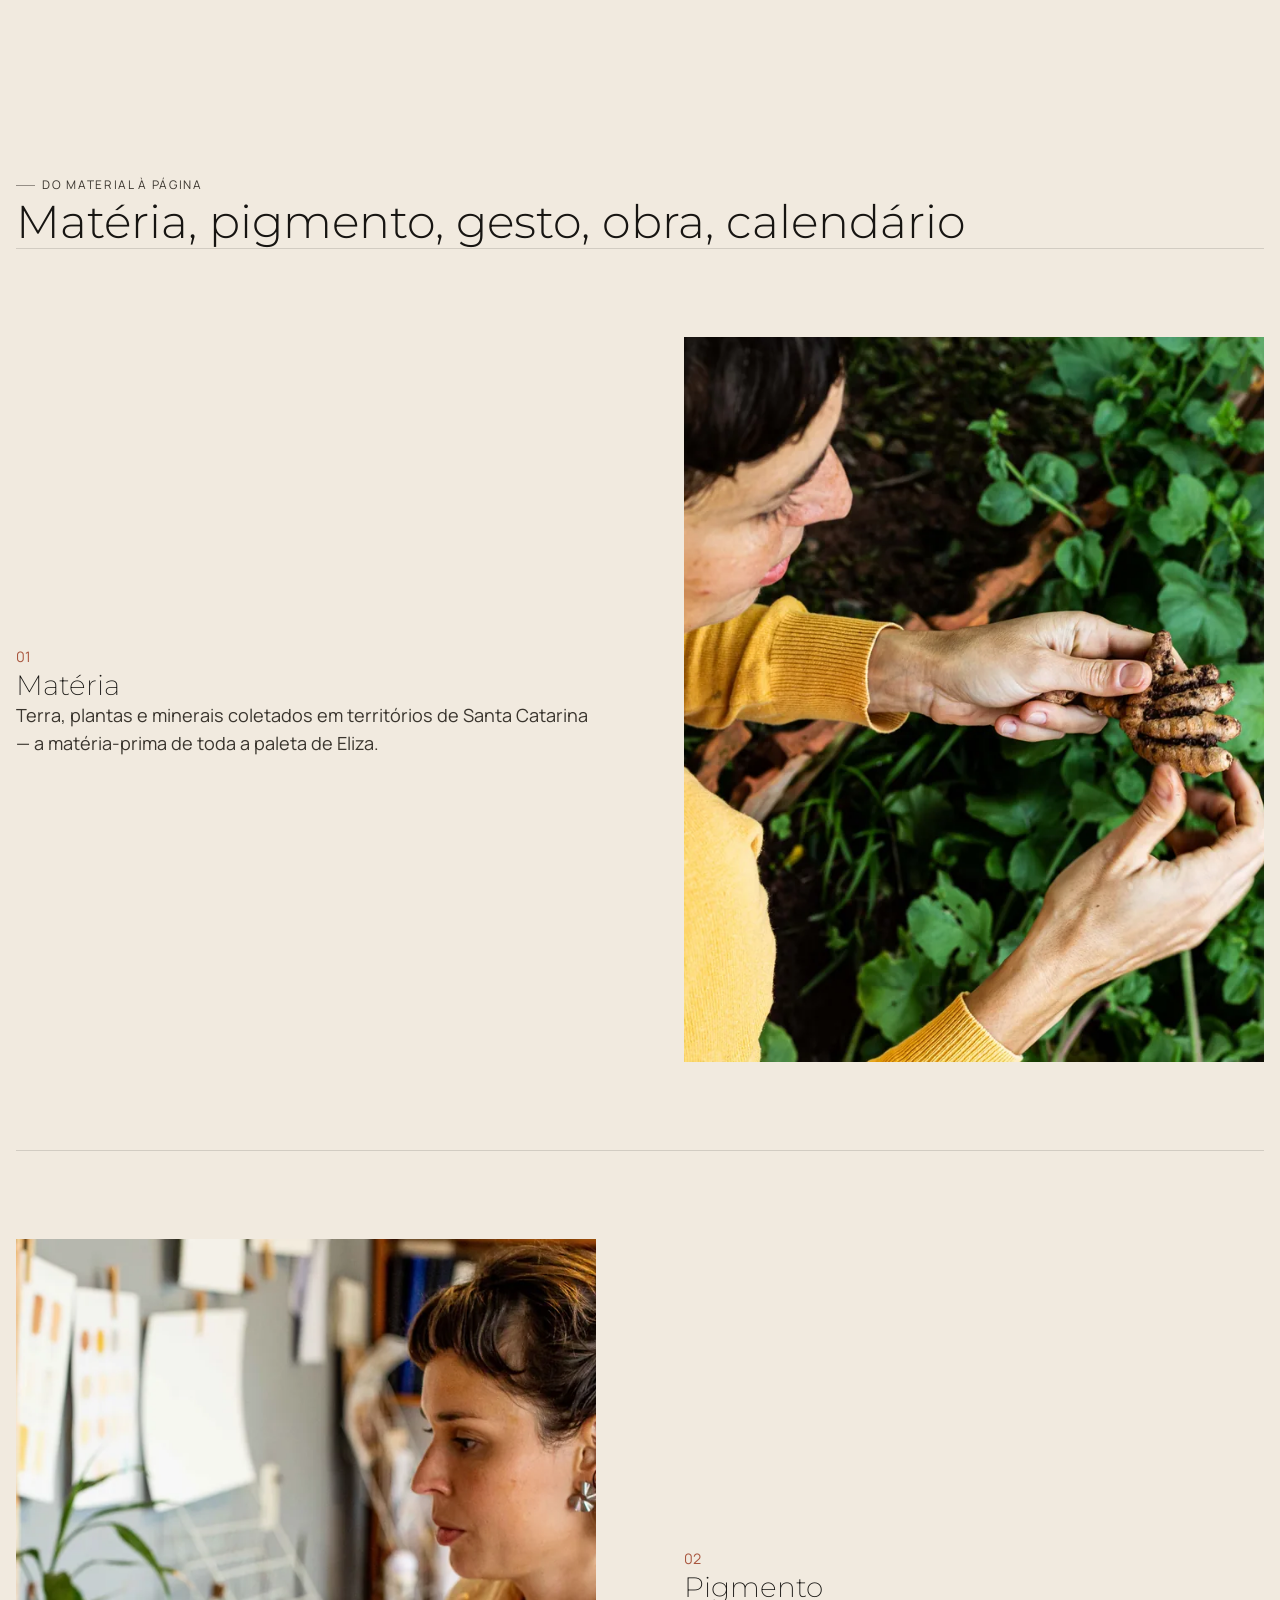
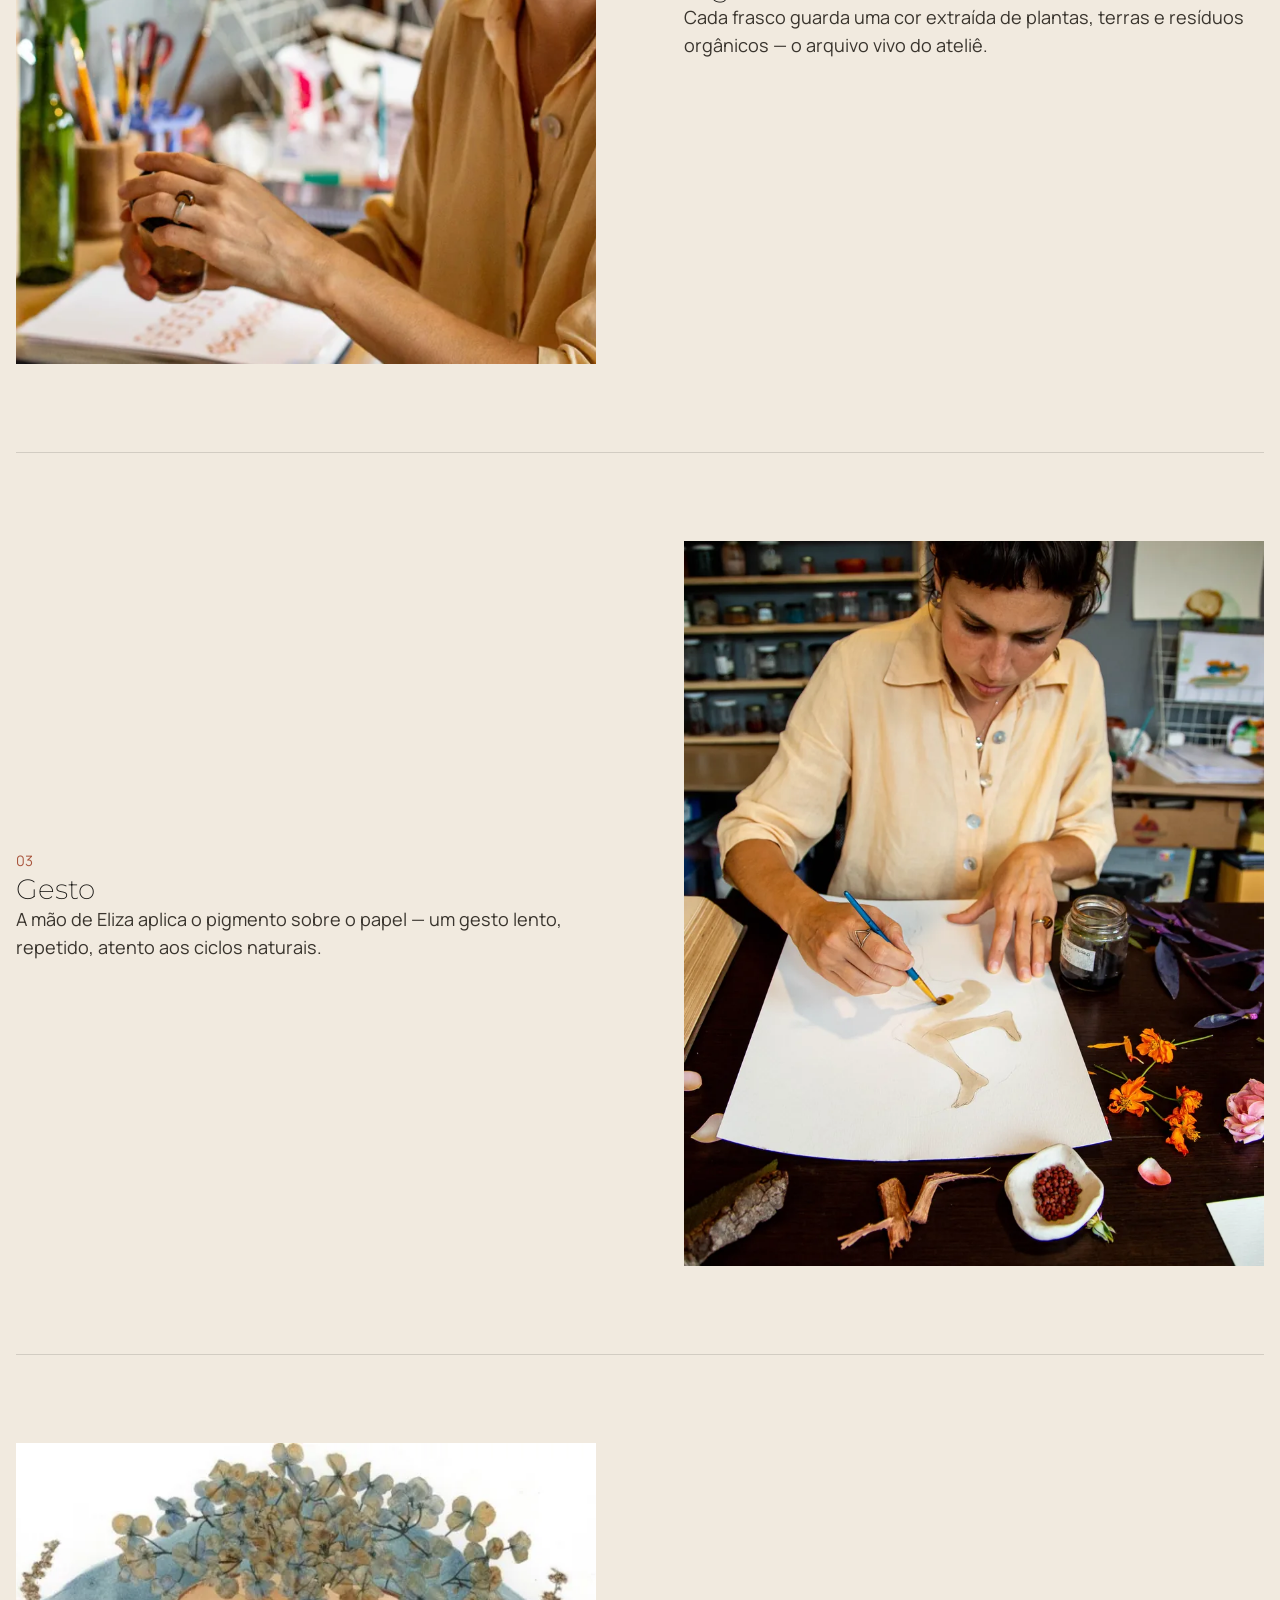
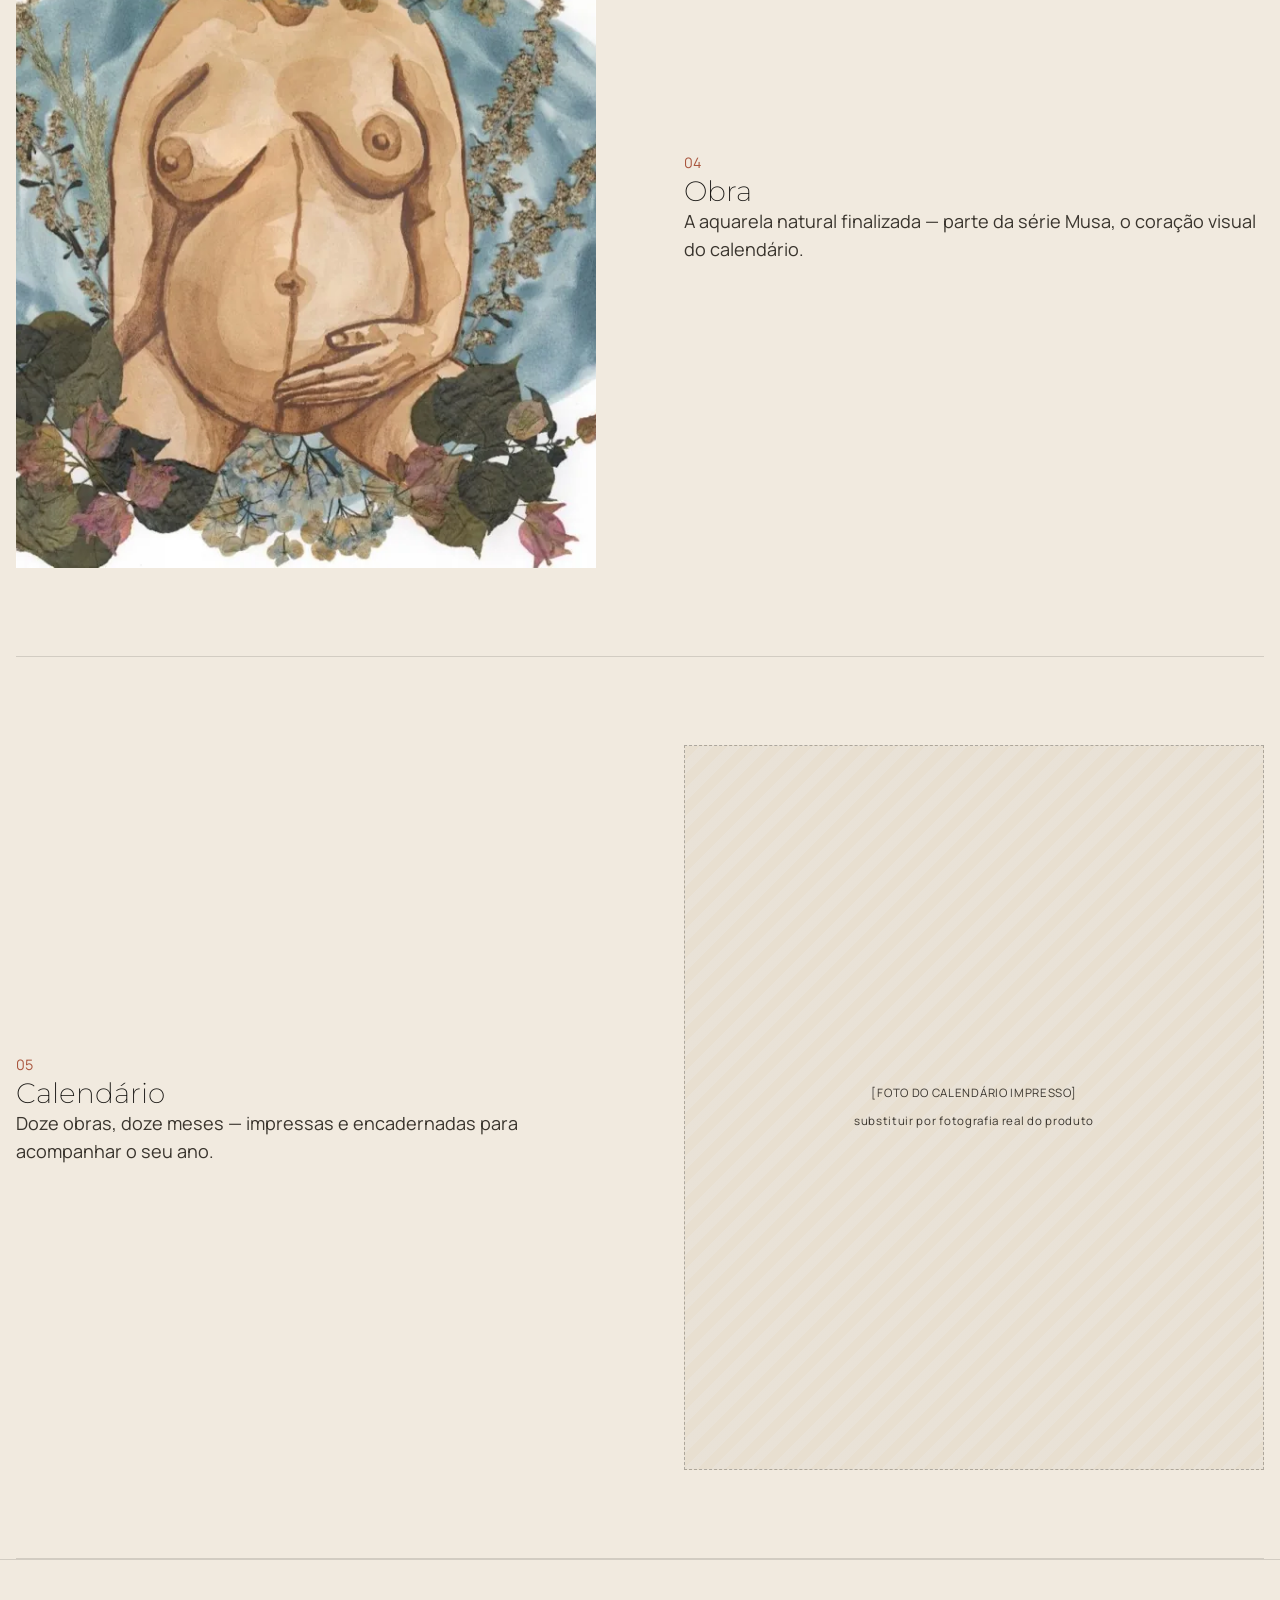
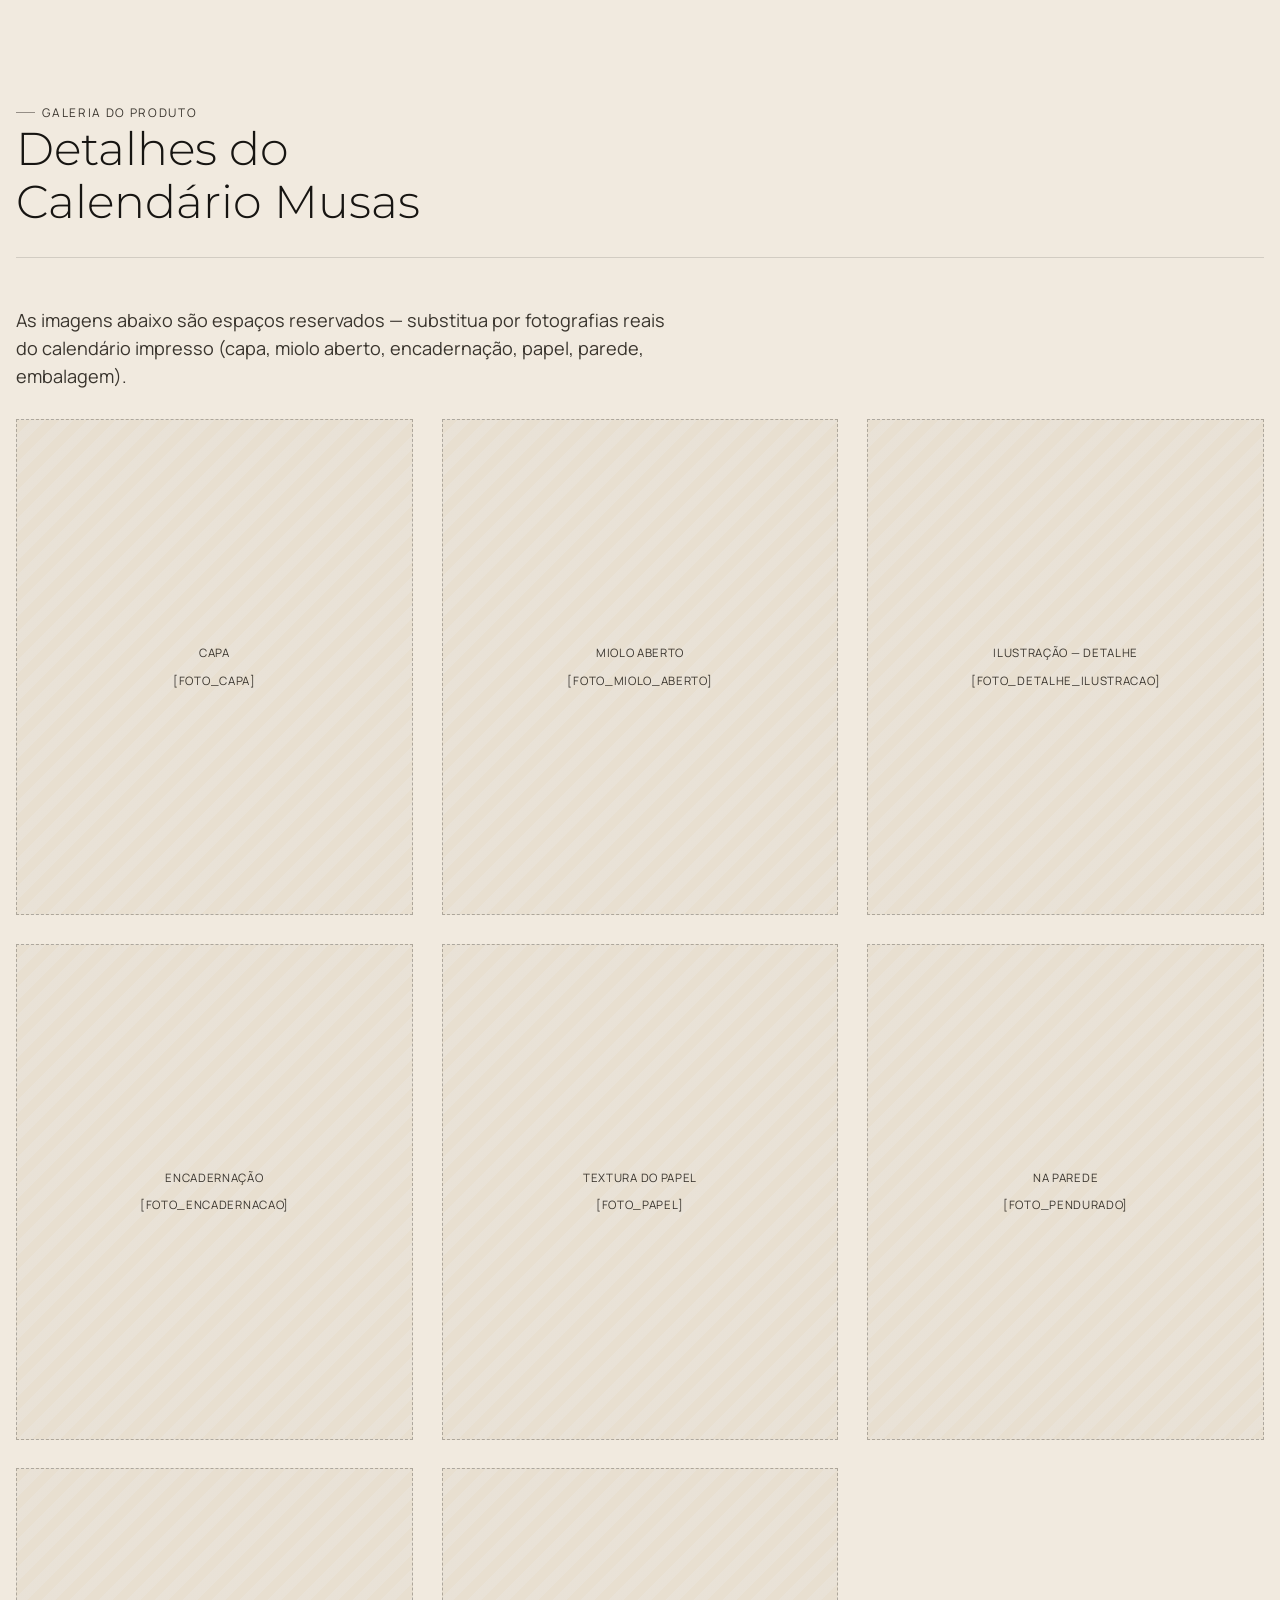
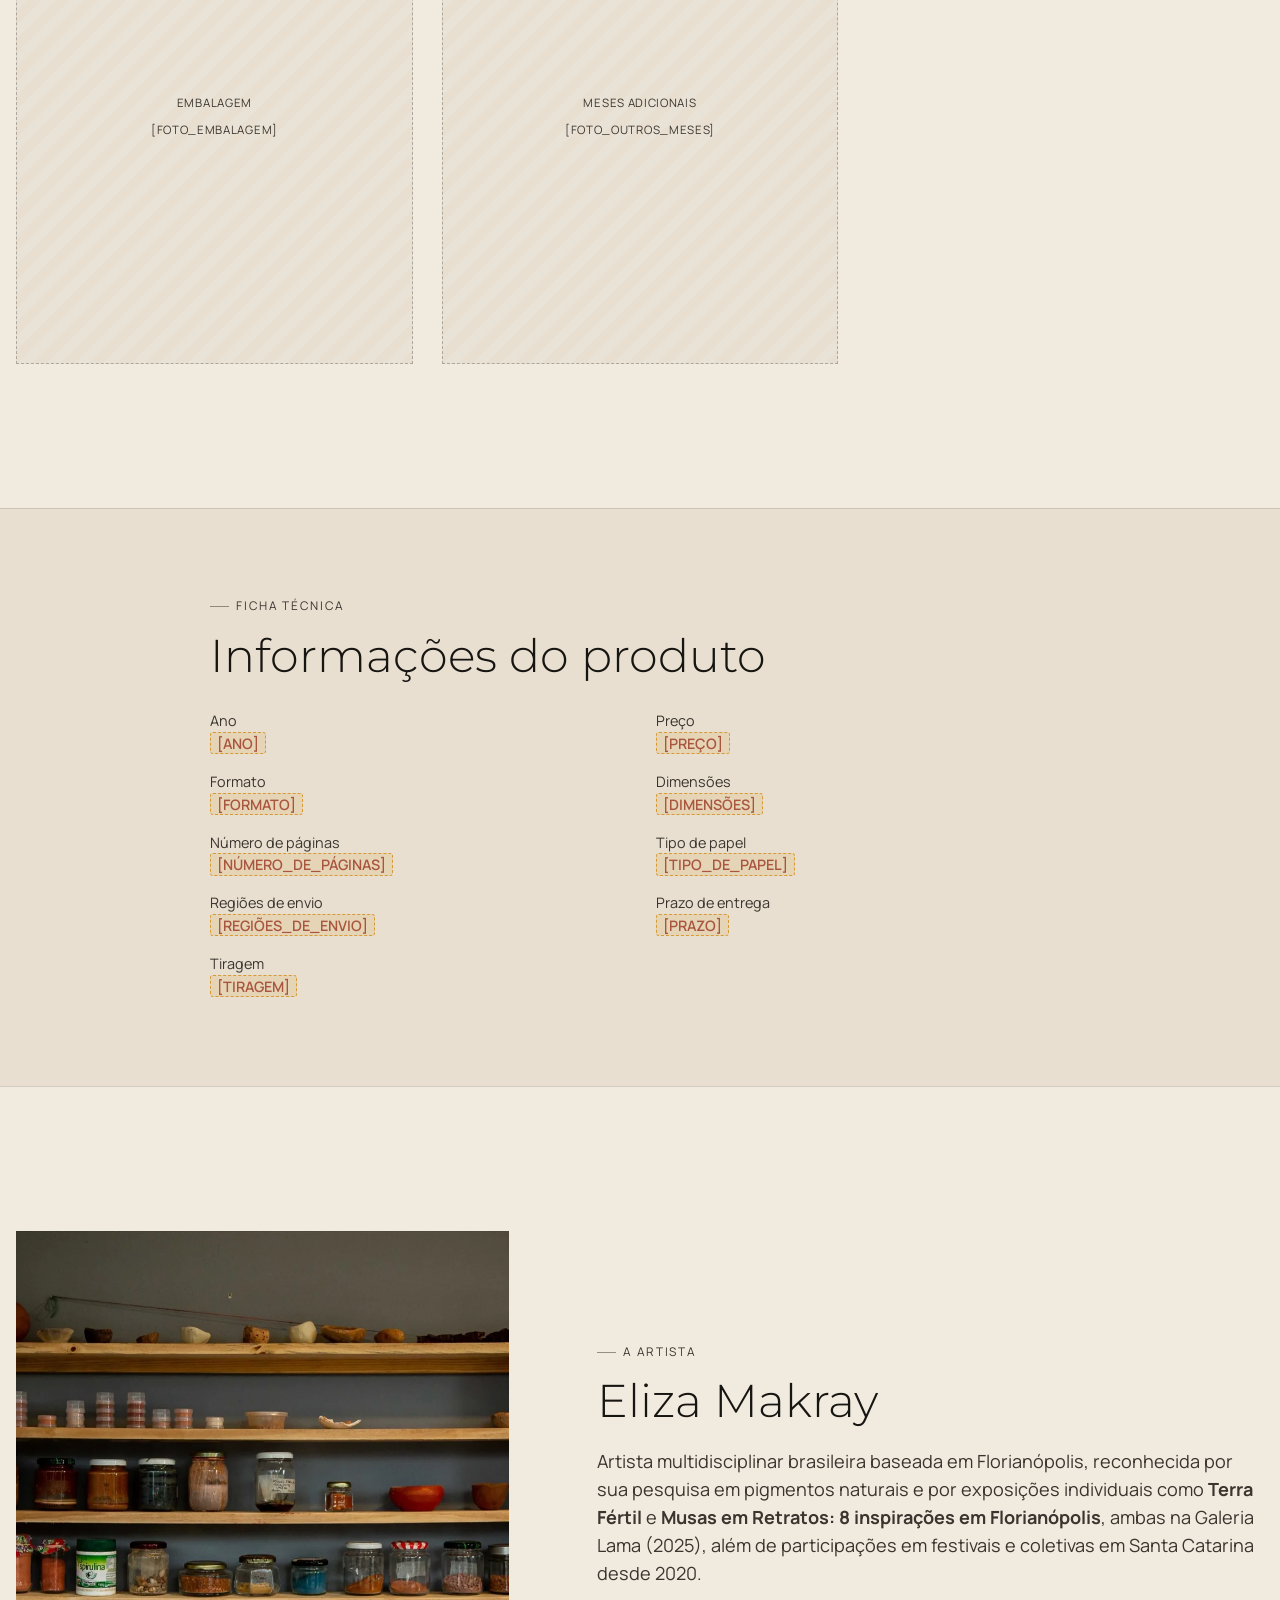
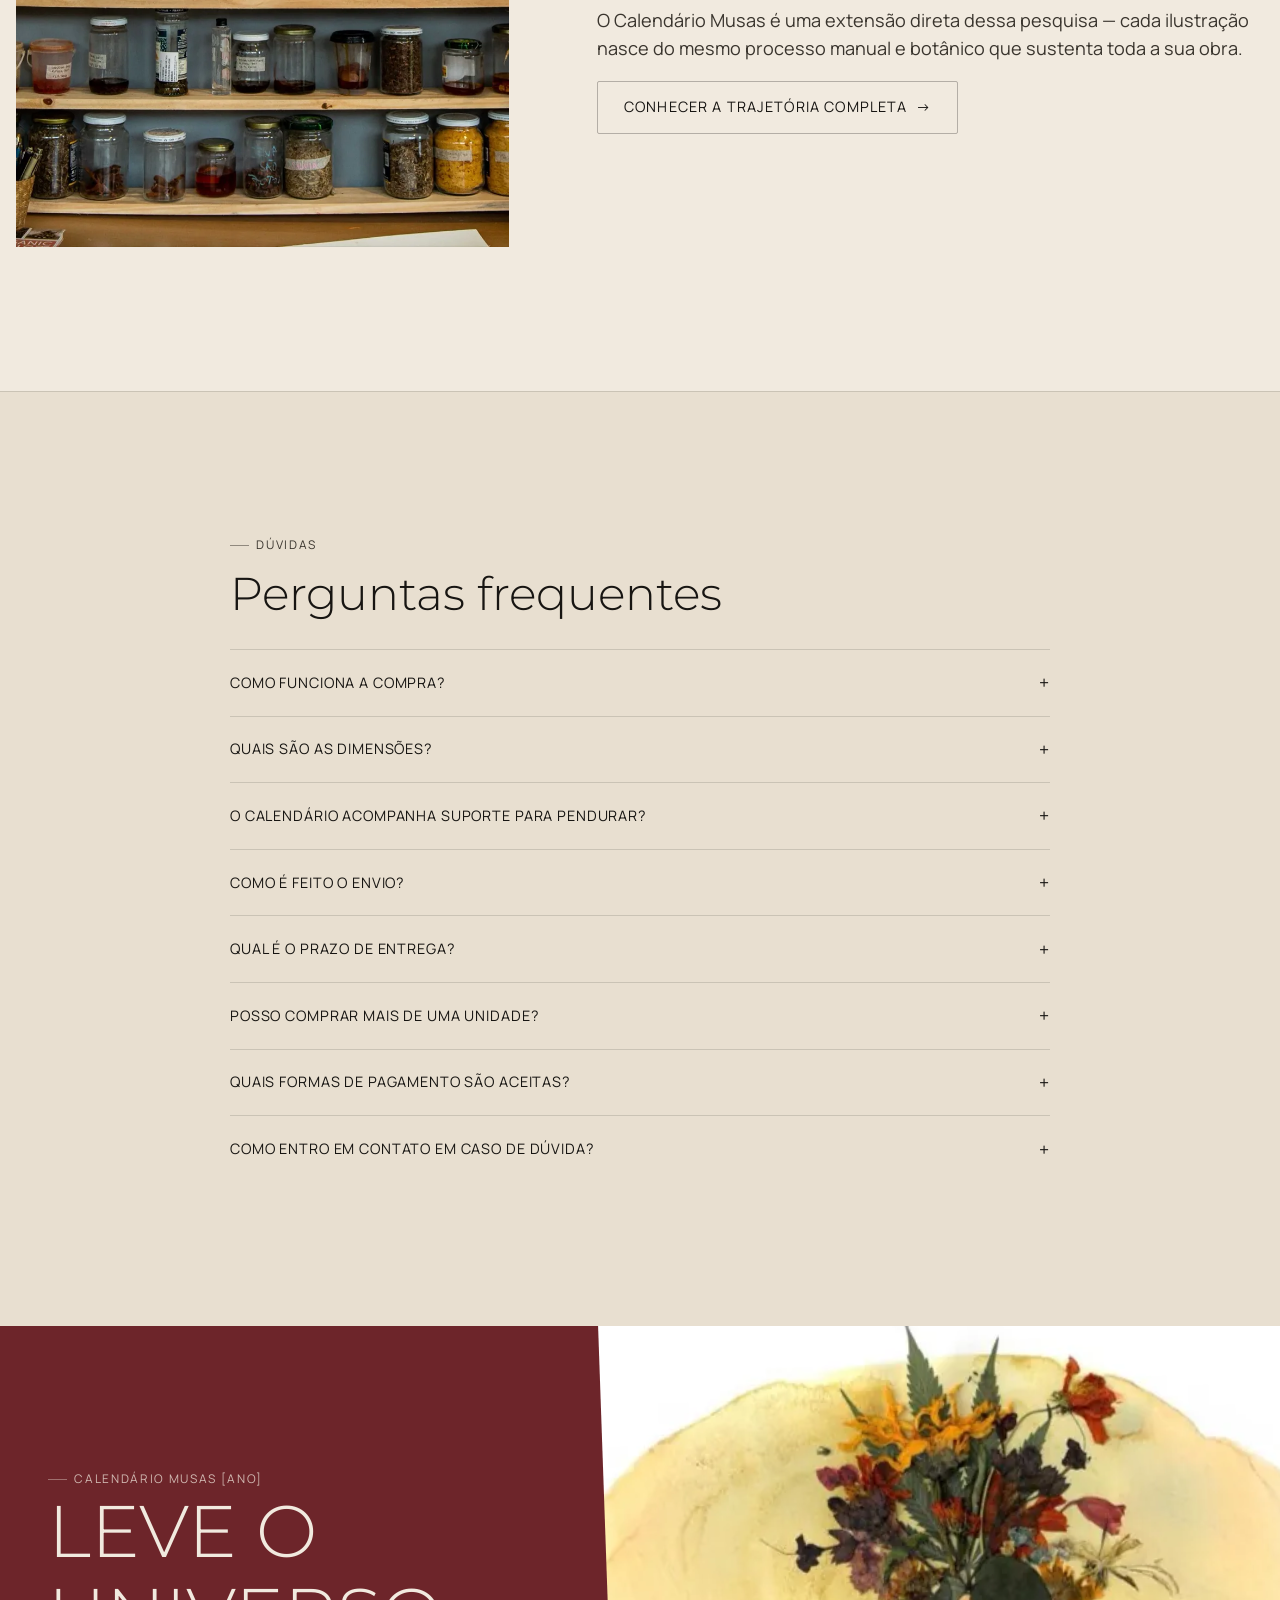
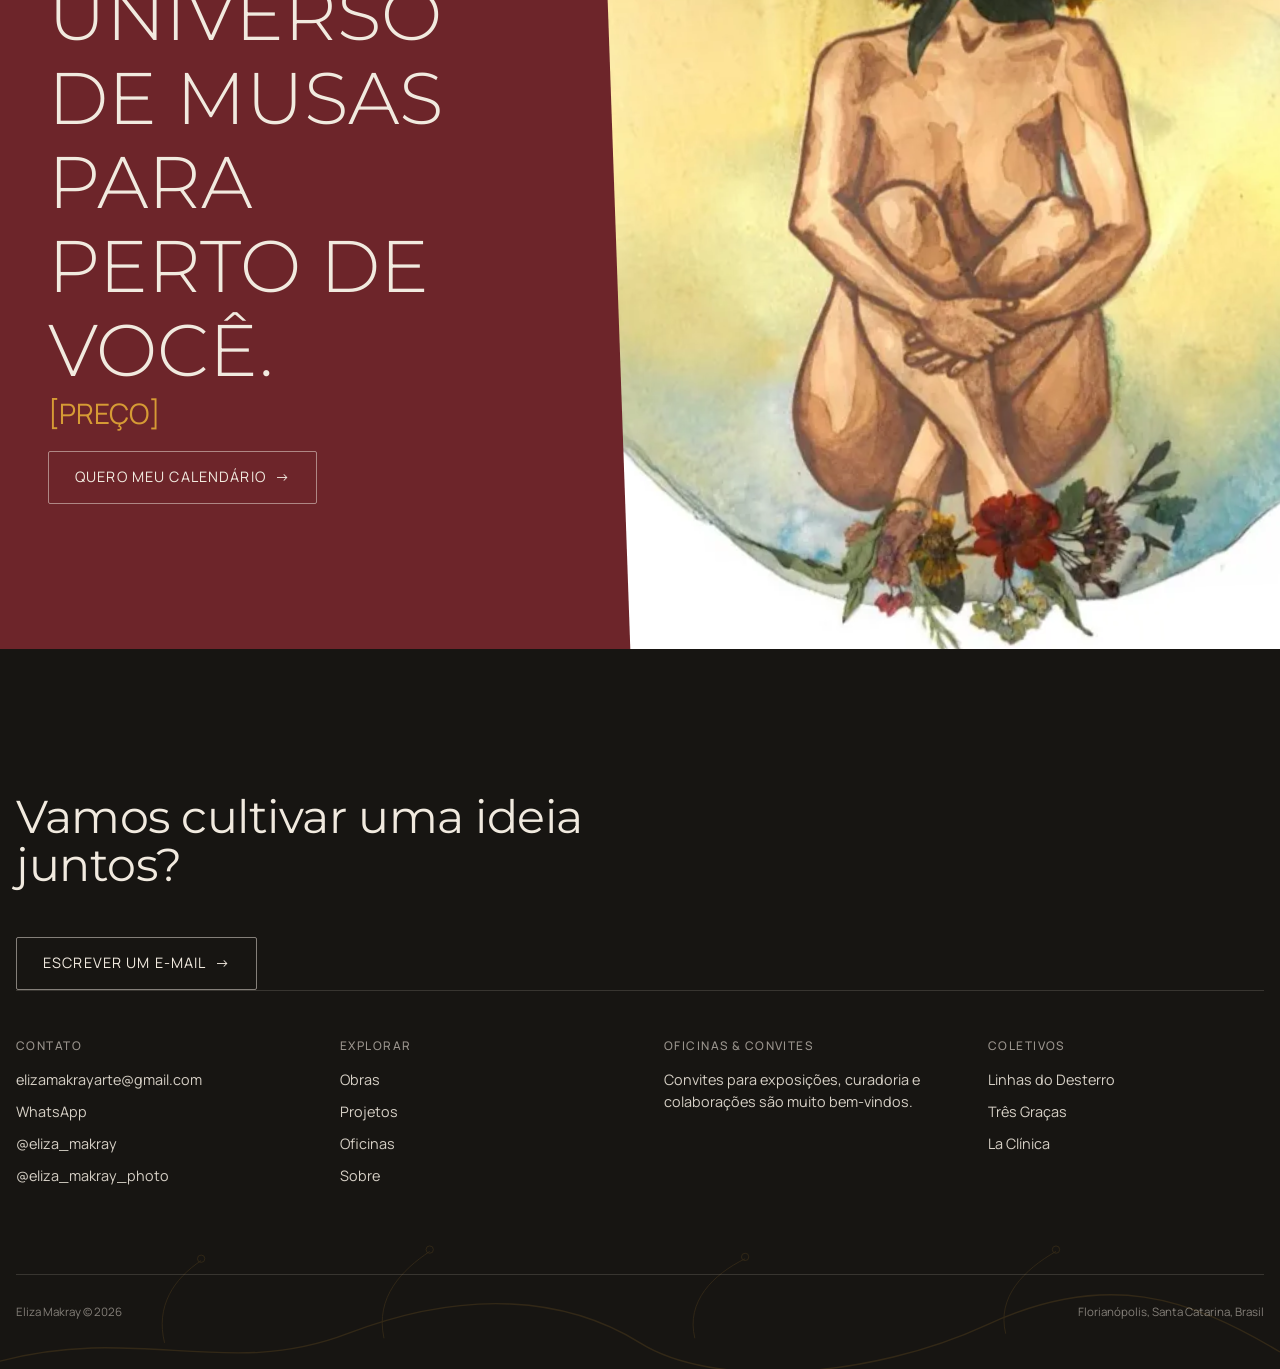
==== commit aade0830: "Calendário: real photos for Matéria, Pigmento, Gesto sections These three "materials story" stages w" ====
--- a/calendario.html
+++ b/calendario.html
@@ -5,14 +5,23 @@
 <meta name="viewport" content="width=device-width, initial-scale=1.0">
 <title>Calendário Musas [ANO] — Eliza Makray</title>
 <meta name="description" content="Calendário Musas: doze meses do universo botânico de Eliza Makray, um ciclo de arte, natureza e presença. Peça colecionável em edição limitada.">
-<link rel="canonical" href="[CANONICAL_URL]/calendario.html">
+<link rel="canonical" href="https://elizamakray.com/calendario.html">
 <meta property="og:type" content="product">
 <meta property="og:title" content="Calendário Musas [ANO] — Eliza Makray">
 <meta property="og:description" content="Doze meses de arte, natureza e presença. Um objeto colecionável do universo de Eliza Makray.">
-<meta property="og:image" content="[SOCIAL_SHARE_IMAGE_URL]">
+<meta property="og:image" content="https://elizamakray.com/assets/social/og-image.jpg">
+<meta property="og:image:width" content="1200">
+<meta property="og:image:height" content="630">
+<meta property="og:url" content="https://elizamakray.com/calendario.html">
 <meta property="og:locale" content="pt_BR">
 <meta name="twitter:card" content="summary_large_image">
+<meta name="twitter:title" content="Calendário Musas [ANO] — Eliza Makray">
+<meta name="twitter:description" content="Doze meses de arte, natureza e presença. Um objeto colecionável do universo de Eliza Makray.">
+<meta name="twitter:image" content="https://elizamakray.com/assets/social/og-image.jpg">
 <link rel="icon" href="assets/icons/favicon.svg" type="image/svg+xml">
+<link rel="icon" href="assets/icons/favicon-32.png" sizes="32x32" type="image/png">
+<link rel="icon" href="assets/icons/favicon-16.png" sizes="16x16" type="image/png">
+<link rel="apple-touch-icon" href="assets/icons/apple-touch-icon.png">
 <link rel="preconnect" href="https://fonts.googleapis.com">
 <link rel="preconnect" href="https://fonts.gstatic.com" crossorigin>
 <link rel="stylesheet" href="styles.css">
@@ -91,11 +100,11 @@
         <h3>Matéria</h3>
         <p style="color:var(--ink-soft)">Terra, plantas e minerais coletados em territórios de Santa Catarina — a matéria-prima de toda a paleta de Eliza.</p>
       </div>
-      <div class="mtp-media"><img src="assets/alma-botanica/alma-06.webp" width="975" height="1300" loading="lazy" alt="Eliza Makray colhendo terra e pigmento mineral em jardim, matéria-prima das aquarelas naturais."></div>
+      <div class="mtp-media"><img src="assets/calendario/materia-01.webp" width="1300" height="867" loading="lazy" alt="Eliza Makray colhendo cúrcuma na terra, matéria-prima das aquarelas naturais."></div>
     </div>
 
     <div class="container mtp-stage" data-reveal>
-      <div class="mtp-media"><img src="assets/oficinas/tintas-terra-01.webp" width="866" height="1300" loading="lazy" alt="Prateleira de pigmentos naturais preparados por Eliza Makray, em potes rotulados."></div>
+      <div class="mtp-media"><img src="assets/calendario/pigmento-01.webp" width="1300" height="867" loading="lazy" style="object-position:78% center" alt="Eliza Makray observando frascos de pigmentos naturais em prateleira de seu ateliê."></div>
       <div>
         <span class="mtp-index mono">02</span>
         <h3>Pigmento</h3>
@@ -109,7 +118,7 @@
         <h3>Gesto</h3>
         <p style="color:var(--ink-soft)">A mão de Eliza aplica o pigmento sobre o papel — um gesto lento, repetido, atento aos ciclos naturais.</p>
       </div>
-      <div class="mtp-media"><img src="assets/portraits/artist-portrait-01.webp" width="1700" height="1133" loading="lazy" alt="Eliza Makray com as mãos manchadas de pigmento natural, em processo criativo."></div>
+      <div class="mtp-media"><img src="assets/calendario/gesto-01.webp" width="867" height="1300" loading="lazy" alt="Eliza Makray pintando com aquarela natural em seu ateliê, mãos manchadas de pigmento."></div>
     </div>
 
     <div class="container mtp-stage" data-reveal>
--- a/styles.css
+++ b/styles.css
@@ -3,8 +3,7 @@
    Warm mineral palette · editorial serif + grotesk + mono · fluid type
    ========================================================================== */
 
-@import url('https://fonts.googleapis.com/css2?family=Cormorant+Garamond:ital,wght@0,400;0,500;0,600;1,400;1,500&family=Manrope:wght@400;500;600;700;800&family=IBM+Plex+Mono:wght@400;500&display=swap');
-@import url('https://fonts.googleapis.com/css2?family=Cormorant+Garamond:ital,wght@0,400;0,500;0,600;1,400;1,500&family=IBM+Plex+Mono:wght@400;500&family=Manrope:wght@400;500;600;700;800&family=Stylish&display=swap');
+@import url('https://fonts.googleapis.com/css2?family=Manrope:wght@400;500;600;700;800&family=Montserrat:wght@200;300;400&family=Stylish&display=swap');
 
 :root{
   /* ---- palette ---- */
@@ -26,9 +25,9 @@
   --line-strong: rgba(23,21,18,0.28);
 
   /* ---- type families ---- */
-  --font-display:'Cormorant Garamond', 'Times New Roman', serif;
   --font-body:'Manrope', -apple-system, BlinkMacSystemFont, sans-serif;
-  --font-mono:'IBM Plex Mono', ui-monospace, Menlo, monospace;
+  --font-display: var(--font-body);
+  --font-mono: var(--font-body);
 
   /* ---- fluid type scale ---- */
   --fs-2xl: clamp(3.4rem, 3rem + 5vw, 8.5rem);
@@ -96,7 +95,7 @@
 }
 
 /* ---- type helpers ---- */
-.display{font-family:"Stylish", sans-serif;font-weight:400;line-height:1.05;letter-spacing:0}
+.display{font-family:"Montserrat", sans-serif;font-weight:400;line-height:1.05;letter-spacing:-.01em}
 .display-italic{font-family:var(--font-display);font-style:italic;font-weight:400}
 .mono{font-family:var(--font-mono)}
 .label{
@@ -108,12 +107,24 @@
 }
 .label--on-dark{color:rgba(241,234,223,.75)}
 h3.label{letter-spacing:.03em}
+
+.series-title{
+  font-family:"Montserrat", sans-serif;
+  font-weight:200;
+  font-size:var(--fs-md);
+  text-transform:none;
+  letter-spacing:0;
+  color:var(--ink);
+  line-height:1.15;
+}
 .eyebrow{display:flex;align-items:center;gap:.6em}
 .eyebrow::before{content:"";width:1.6em;height:1px;background:currentColor;opacity:.5}
 
-h1,h2,h3,h4{font-family:"Stylish", sans-serif;font-weight:400;line-height:1.15}
-h2{font-size:var(--fs-lg)}
-h3{font-size:var(--fs-md)}
+h1,h2,h3,h4{font-family:"Montserrat", sans-serif;line-height:1.15}
+h1{font-weight:400;text-transform:uppercase}
+h2{font-size:var(--fs-lg);font-weight:300}
+h3{font-size:var(--fs-md);font-weight:200}
+h4{font-weight:200}
 p{max-width:60ch}
 .lede{font-size:var(--fs-md);font-family:var(--font-display);font-weight:400;line-height:1.35;max-width:34ch}
 
@@ -227,7 +238,7 @@
   width:100%;height:100%;object-fit:cover;object-position:40% 58%;
   transform:scale(1.06);
   opacity:0;
-  transition:transform 9s var(--ease), opacity 1.8s var(--ease);
+  transition:transform 3.2s var(--ease), opacity 1s var(--ease);
 }
 .hero-visual img.is-active{opacity:1;z-index:1;transform:scale(1)}
 .hero-visual::after{
@@ -236,7 +247,7 @@
   z-index:2;
 }
 @media (prefers-reduced-motion: reduce){
-  .hero-visual img{transition:opacity 1.8s var(--ease)}
+  .hero-visual img{transition:opacity 1s var(--ease)}
 }
 .hero-copy{
   position:relative;
@@ -272,7 +283,7 @@
   writing-mode:vertical-rl;letter-spacing:.1em;
 }
 @media (max-width:900px){
-  .hero{grid-template-columns:1fr;height:auto;min-height:100svh}
+  .hero{grid-template-columns:1fr;height:auto;min-height:0}
   .hero-visual{height:42vh}
   .hero-copy{padding:var(--space-sm) var(--edge-pad) var(--space-md);gap:1rem}
   .hero-botanical{display:none}
@@ -521,7 +532,7 @@
 .artwork:hover .artwork-frame img{transform:scale(1.035)}
 .artwork-cap{padding-top:.8rem}
 .artwork-cap .mono{font-size:var(--fs-sm);color:var(--ink-soft);display:block;line-height:1.5}
-.artwork-cap .work-title{font-family:"Stylish", sans-serif;font-weight:400;line-height:1.2;font-size:var(--fs-md);display:block;margin-bottom:.15rem}
+.artwork-cap .work-title{font-family:"Montserrat", sans-serif;font-weight:300;line-height:1.2;font-size:var(--fs-md);display:block;margin-bottom:.15rem}
 @media (max-width:980px){.artwork-grid{grid-template-columns:repeat(2,1fr)}}
 @media (max-width:600px){.artwork-grid{grid-template-columns:1fr}}
 
@@ -554,19 +565,14 @@
 .chapter-head h2{max-width:20ch}
 .chapter-intro{font-size:var(--fs-md);font-family:var(--font-display);max-width:60ch;margin-bottom:var(--space-md);color:var(--ink-soft)}
 
-/* chapter 01 — musas em retratos: overlapping asymmetric collage */
-.musas-collage{position:relative;display:grid;grid-template-columns:repeat(6,1fr);gap:var(--space-2xs)}
-.musas-collage img{width:100%;height:100%;object-fit:cover}
-.musas-collage .m1{grid-column:1/4;grid-row:1/3;aspect-ratio:4/5}
-.musas-collage .m2{grid-column:4/7;grid-row:1/2;aspect-ratio:16/10}
-.musas-collage .m3{grid-column:4/6;grid-row:2/3;aspect-ratio:1/1}
-.musas-collage .m4{grid-column:6/7;grid-row:2/3;aspect-ratio:3/4}
-.musas-collage .m5{grid-column:1/3;grid-row:3/4;aspect-ratio:3/4}
-.musas-collage .m6{grid-column:3/5;grid-row:3/4;aspect-ratio:1/1}
-.musas-collage .m7{grid-column:5/7;grid-row:3/4;aspect-ratio:4/3}
+/* chapter 01 — musas em retratos: even portrait grid */
+.musas-collage{display:grid;grid-template-columns:repeat(3,1fr);gap:var(--space-2xs)}
+.musas-collage img{width:100%;height:100%;object-fit:cover;aspect-ratio:4/5}
 @media (max-width:900px){
   .musas-collage{grid-template-columns:1fr 1fr}
-  .musas-collage>*{grid-column:auto !important;grid-row:auto !important;aspect-ratio:4/5 !important}
+}
+@media (max-width:600px){
+  .musas-collage{grid-template-columns:1fr}
 }
 .expo-video-wrap{margin-top:var(--space-md)}
 .expo-video-wrap video{
@@ -645,6 +651,65 @@
 }
 .cv-list li .yr{font-family:var(--font-mono);color:var(--terracotta)}
 .cv-list li p{color:var(--ink-soft);max-width:70ch}
+
+.cv-list--interactive li{
+  cursor:pointer;transition:padding-left var(--dur-fast) var(--ease), background var(--dur-fast) var(--ease);
+  border-radius:var(--radius-sm);
+}
+.cv-list--interactive li:hover, .cv-list--interactive li:focus-visible{
+  background:var(--bg-alt);padding-left:.6rem;margin-left:-.6rem;
+}
+.cv-list--interactive li p strong{position:relative}
+.cv-list--interactive li p strong::after{
+  content:"→";display:inline-block;margin-left:.5em;opacity:0;
+  transition:opacity var(--dur-fast) var(--ease), transform var(--dur-fast) var(--ease);
+  transform:translateX(-4px);
+}
+.cv-list--interactive li:hover p strong::after, .cv-list--interactive li:focus-visible p strong::after{
+  opacity:.6;transform:translateX(0);
+}
+
+/* ---- exhibition detail modal ---- */
+.expo-modal{
+  position:fixed;inset:0;z-index:500;
+  background:rgba(23,21,18,.75);
+  display:flex;align-items:center;justify-content:center;
+  opacity:0;pointer-events:none;
+  transition:opacity var(--dur-fast) var(--ease);
+  padding:var(--space-sm);
+}
+.expo-modal[data-open="true"]{opacity:1;pointer-events:auto}
+.expo-modal-panel{
+  position:relative;background:var(--bg);color:var(--ink);
+  max-width:640px;width:100%;max-height:84vh;overflow-y:auto;
+  padding:var(--space-md) var(--space-sm) var(--space-sm);
+  border-radius:var(--radius-sm);
+  transform:translateY(12px);
+  transition:transform var(--dur-fast) var(--ease);
+}
+.expo-modal[data-open="true"] .expo-modal-panel{transform:translateY(0)}
+.expo-modal-year{display:block;font-family:var(--font-mono);color:var(--terracotta);margin-bottom:.4rem}
+.expo-modal-title{margin-bottom:1rem;max-width:none}
+.expo-modal-body p{color:var(--ink-soft);max-width:none;line-height:1.6}
+.expo-modal-links{display:flex;flex-direction:column;gap:.6rem;margin-top:1.4rem;padding-top:1.2rem;border-top:1px solid var(--line)}
+.expo-modal-links a, .expo-modal-link-pending{
+  display:flex;align-items:center;justify-content:space-between;gap:1rem;
+  padding:.7em 1em;border:1px solid var(--line-strong);border-radius:var(--radius-sm);
+  font-size:var(--fs-sm);color:var(--ink);
+  transition:background var(--dur-fast) var(--ease), color var(--dur-fast) var(--ease), border-color var(--dur-fast) var(--ease);
+}
+.expo-modal-links a:hover{background:var(--ink);color:var(--ivory);border-color:var(--ink)}
+.expo-modal-links a .btn-arrow{flex:0 0 auto;transition:transform var(--dur-fast) var(--ease)}
+.expo-modal-links a:hover .btn-arrow{transform:translateX(4px)}
+.expo-modal-link-pending{color:var(--ink-soft);border-style:dashed;cursor:default}
+.expo-modal-link-pending .mono{font-size:.78em;opacity:.7}
+.expo-modal-close{
+  position:absolute;top:1rem;right:1rem;color:var(--ink);font-family:var(--font-mono);font-size:1rem;
+  padding:.8em;border:1px solid var(--line-strong);border-radius:50%;
+  width:40px;height:40px;display:flex;align-items:center;justify-content:center;
+  transition:border-color var(--dur-fast) var(--ease);
+}
+.expo-modal-close:hover{border-color:var(--ink)}
 
 .accordion-trigger{
   width:100%;display:flex;justify-content:space-between;align-items:center;
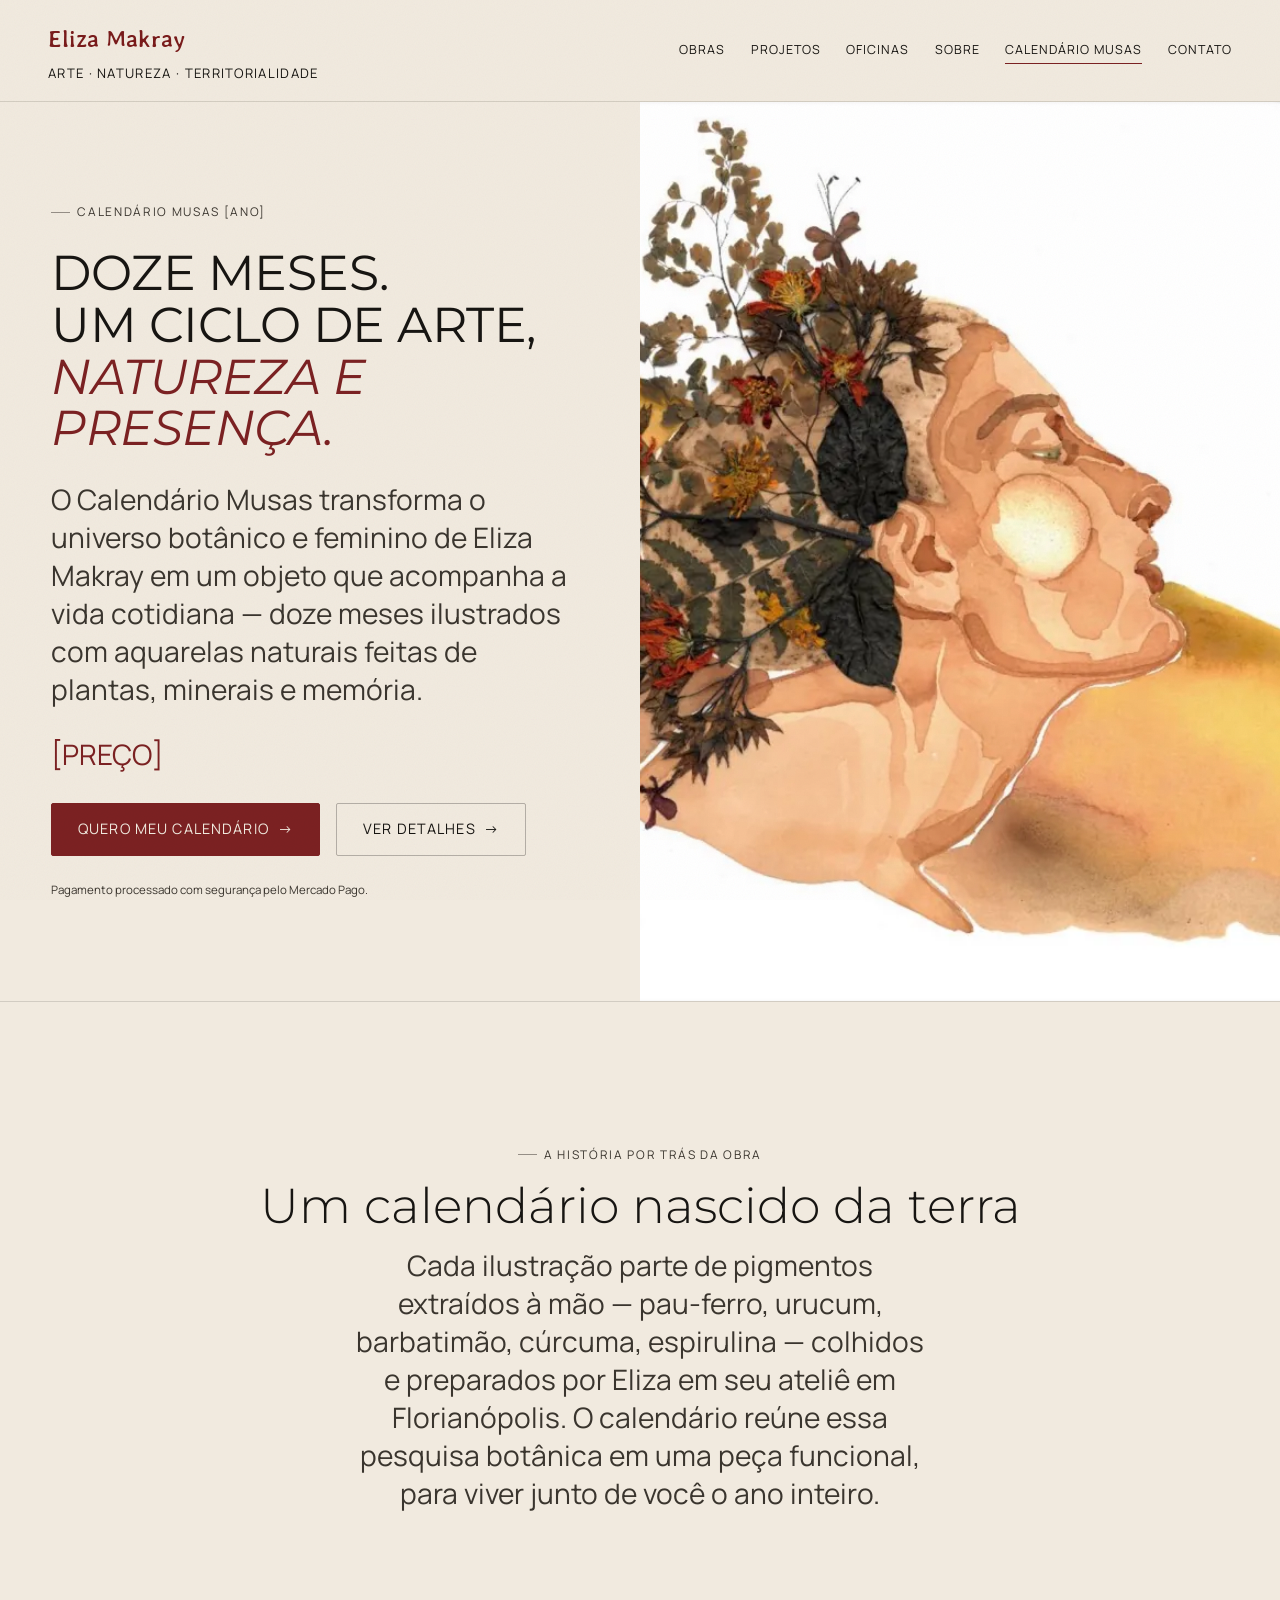
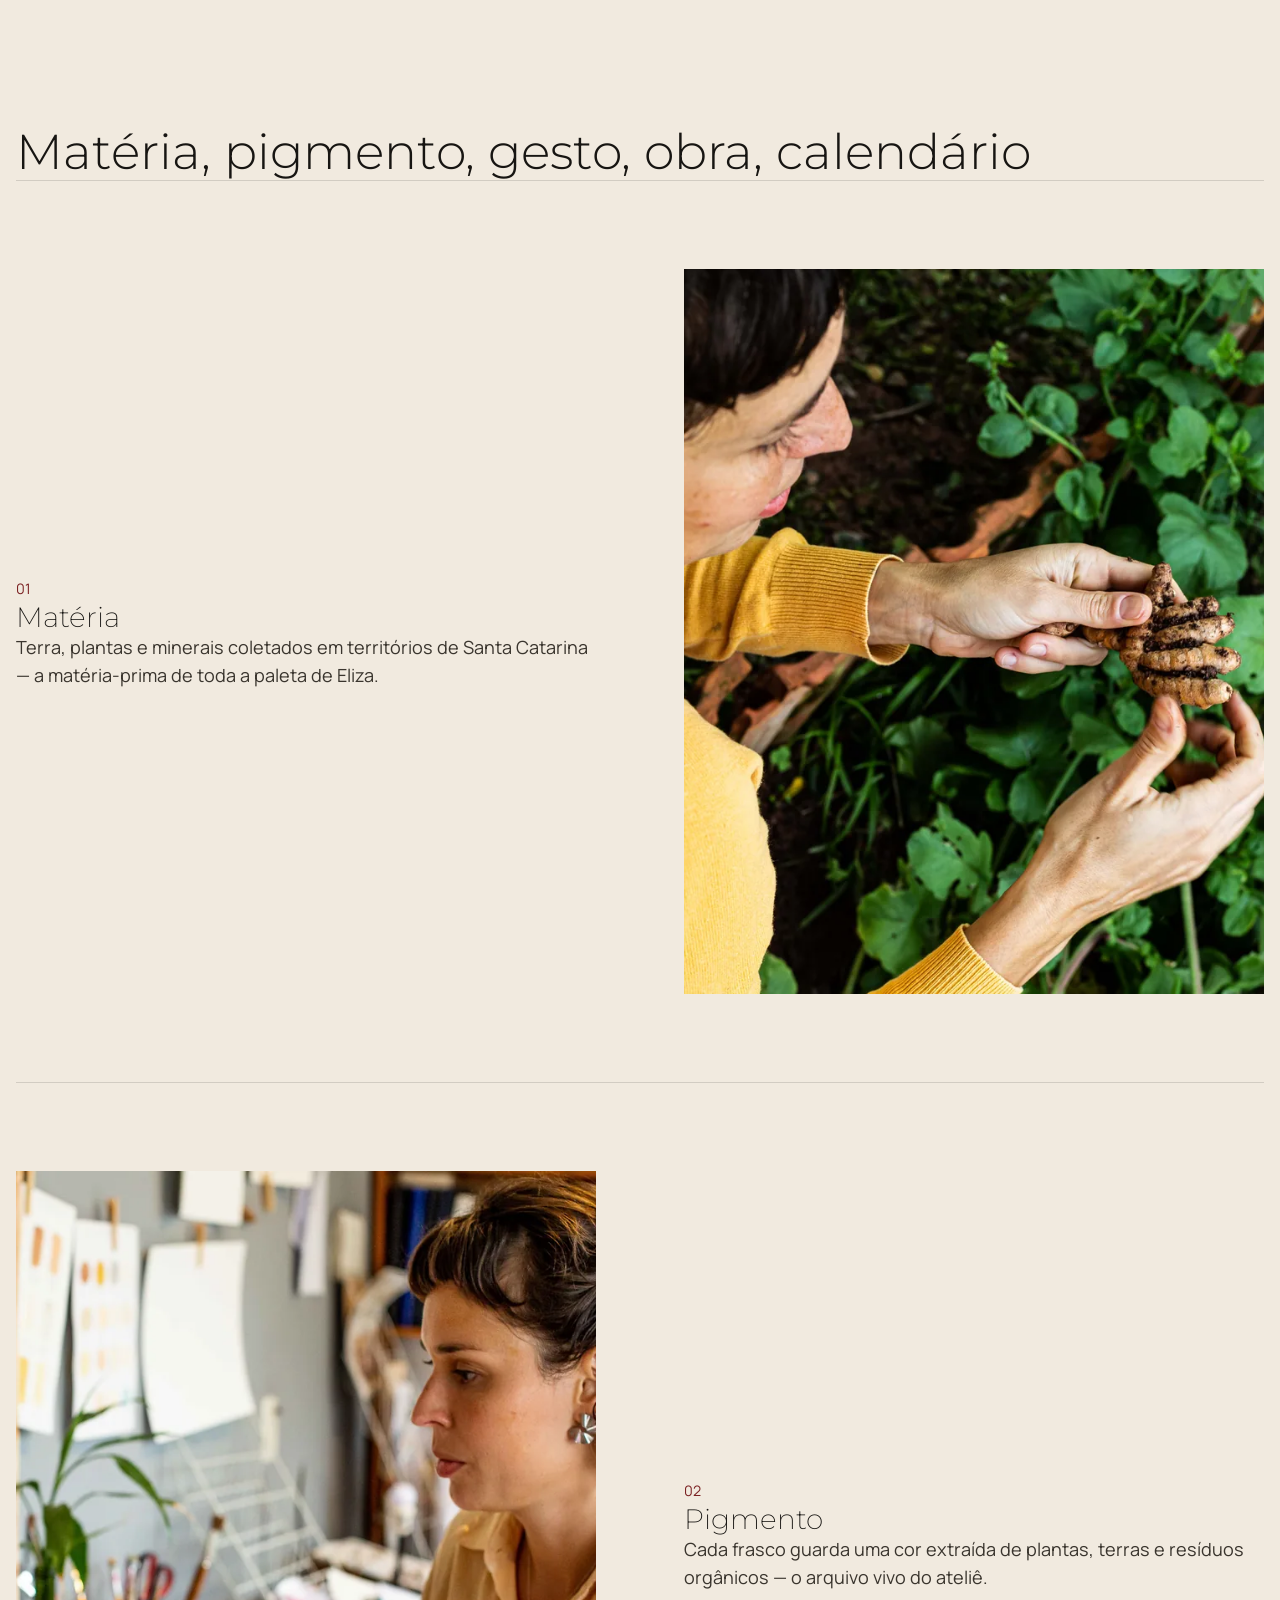
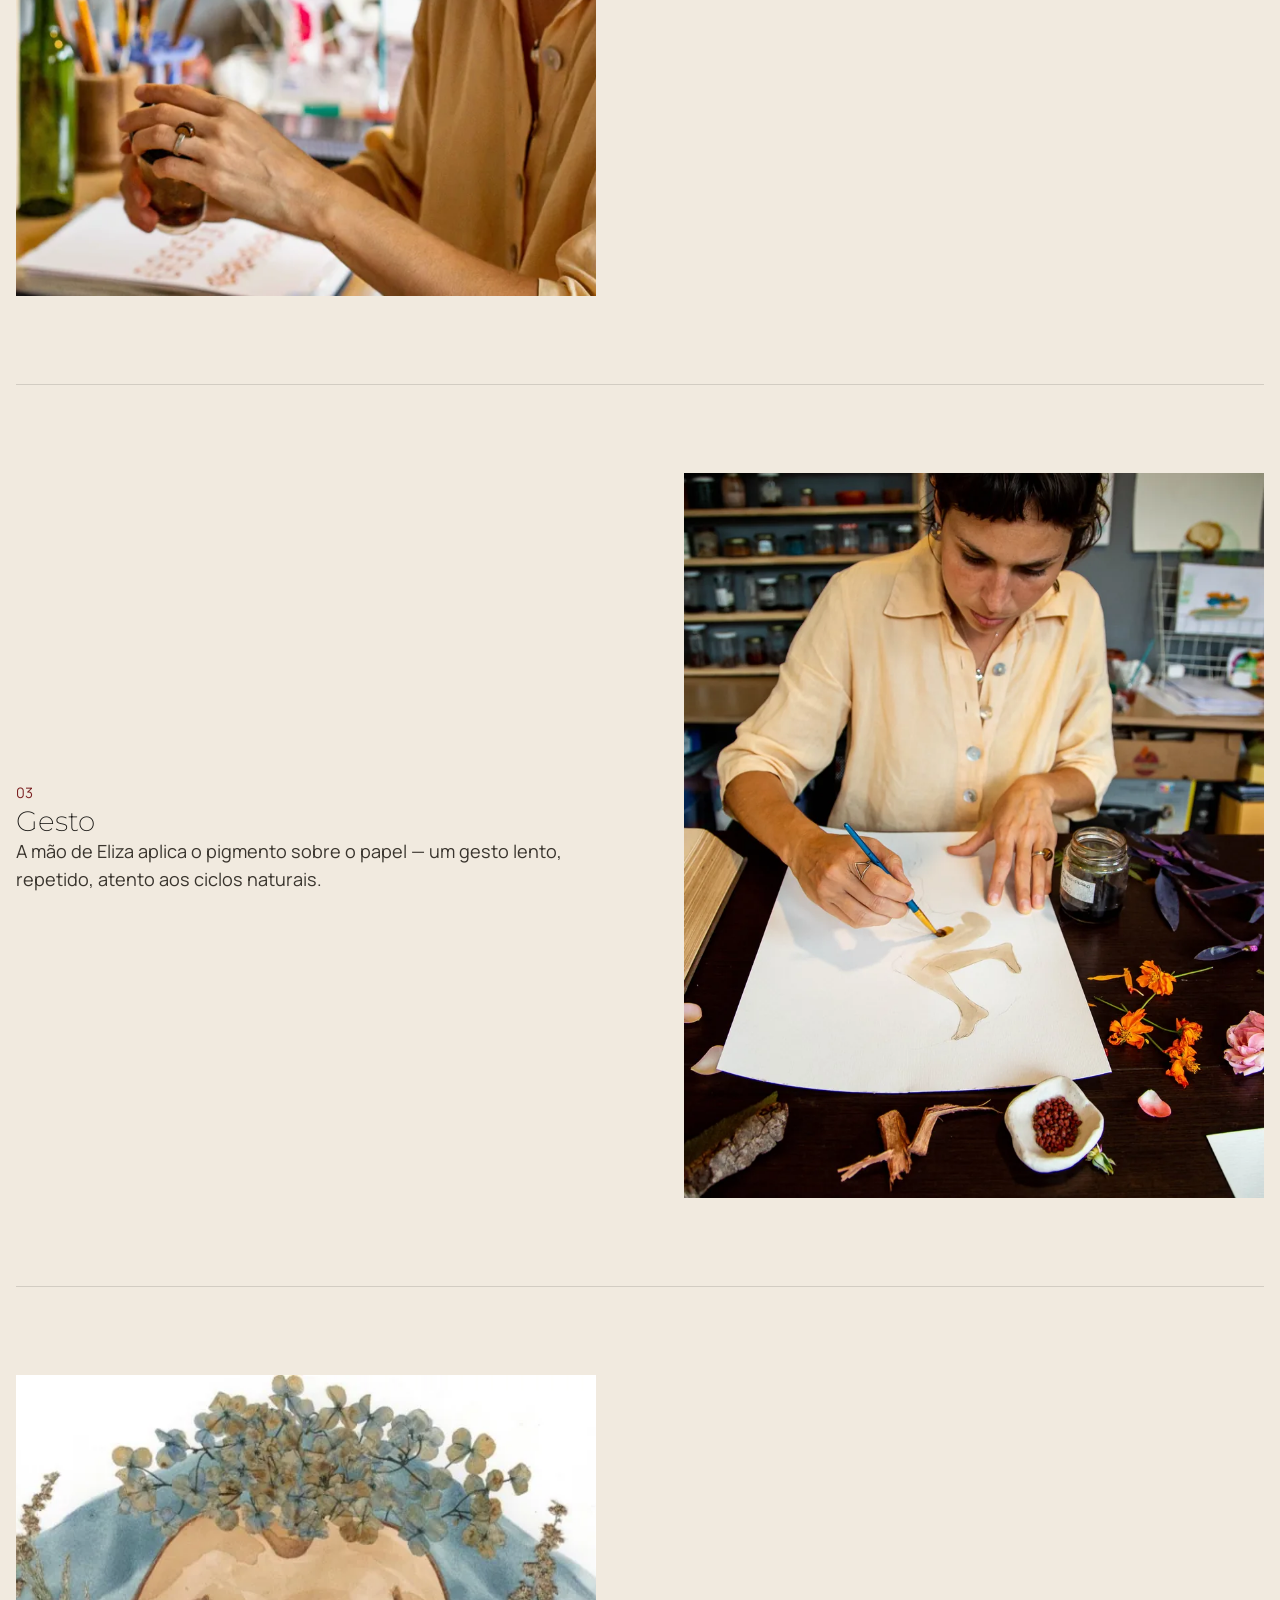
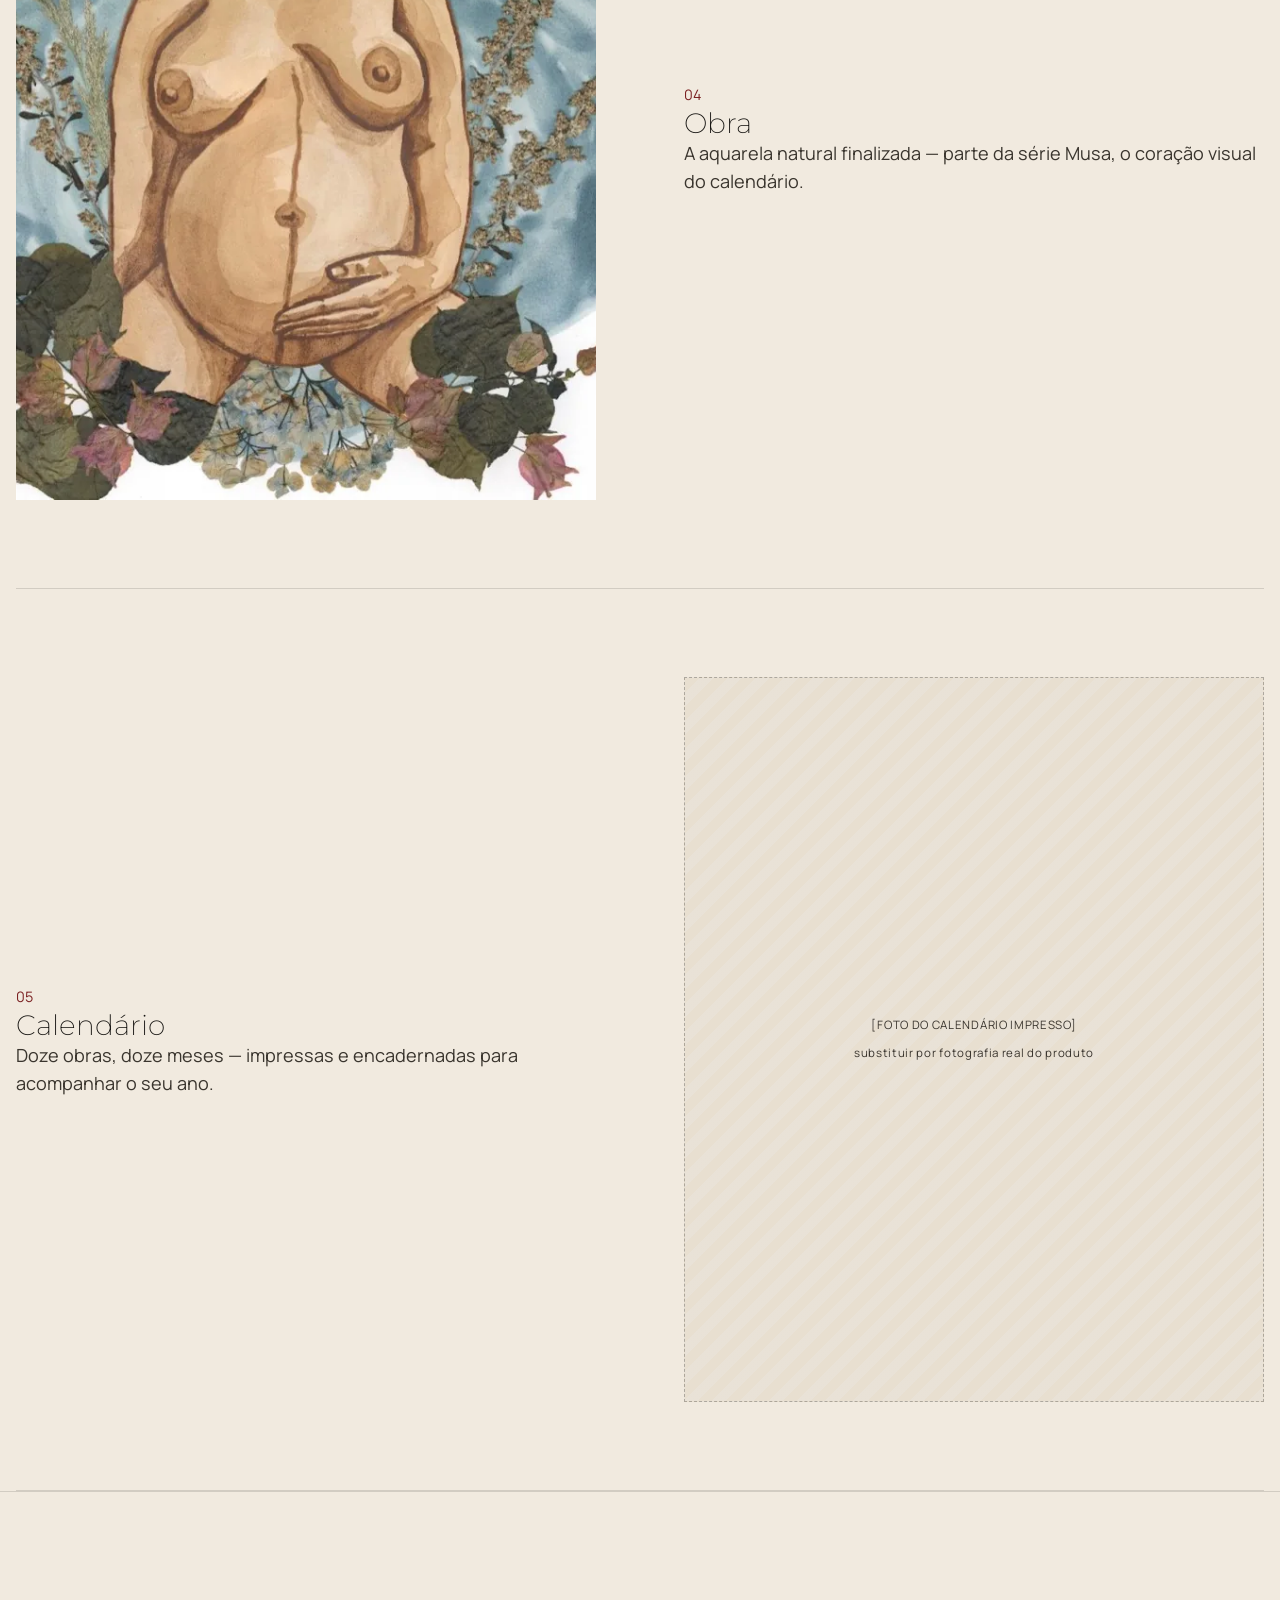
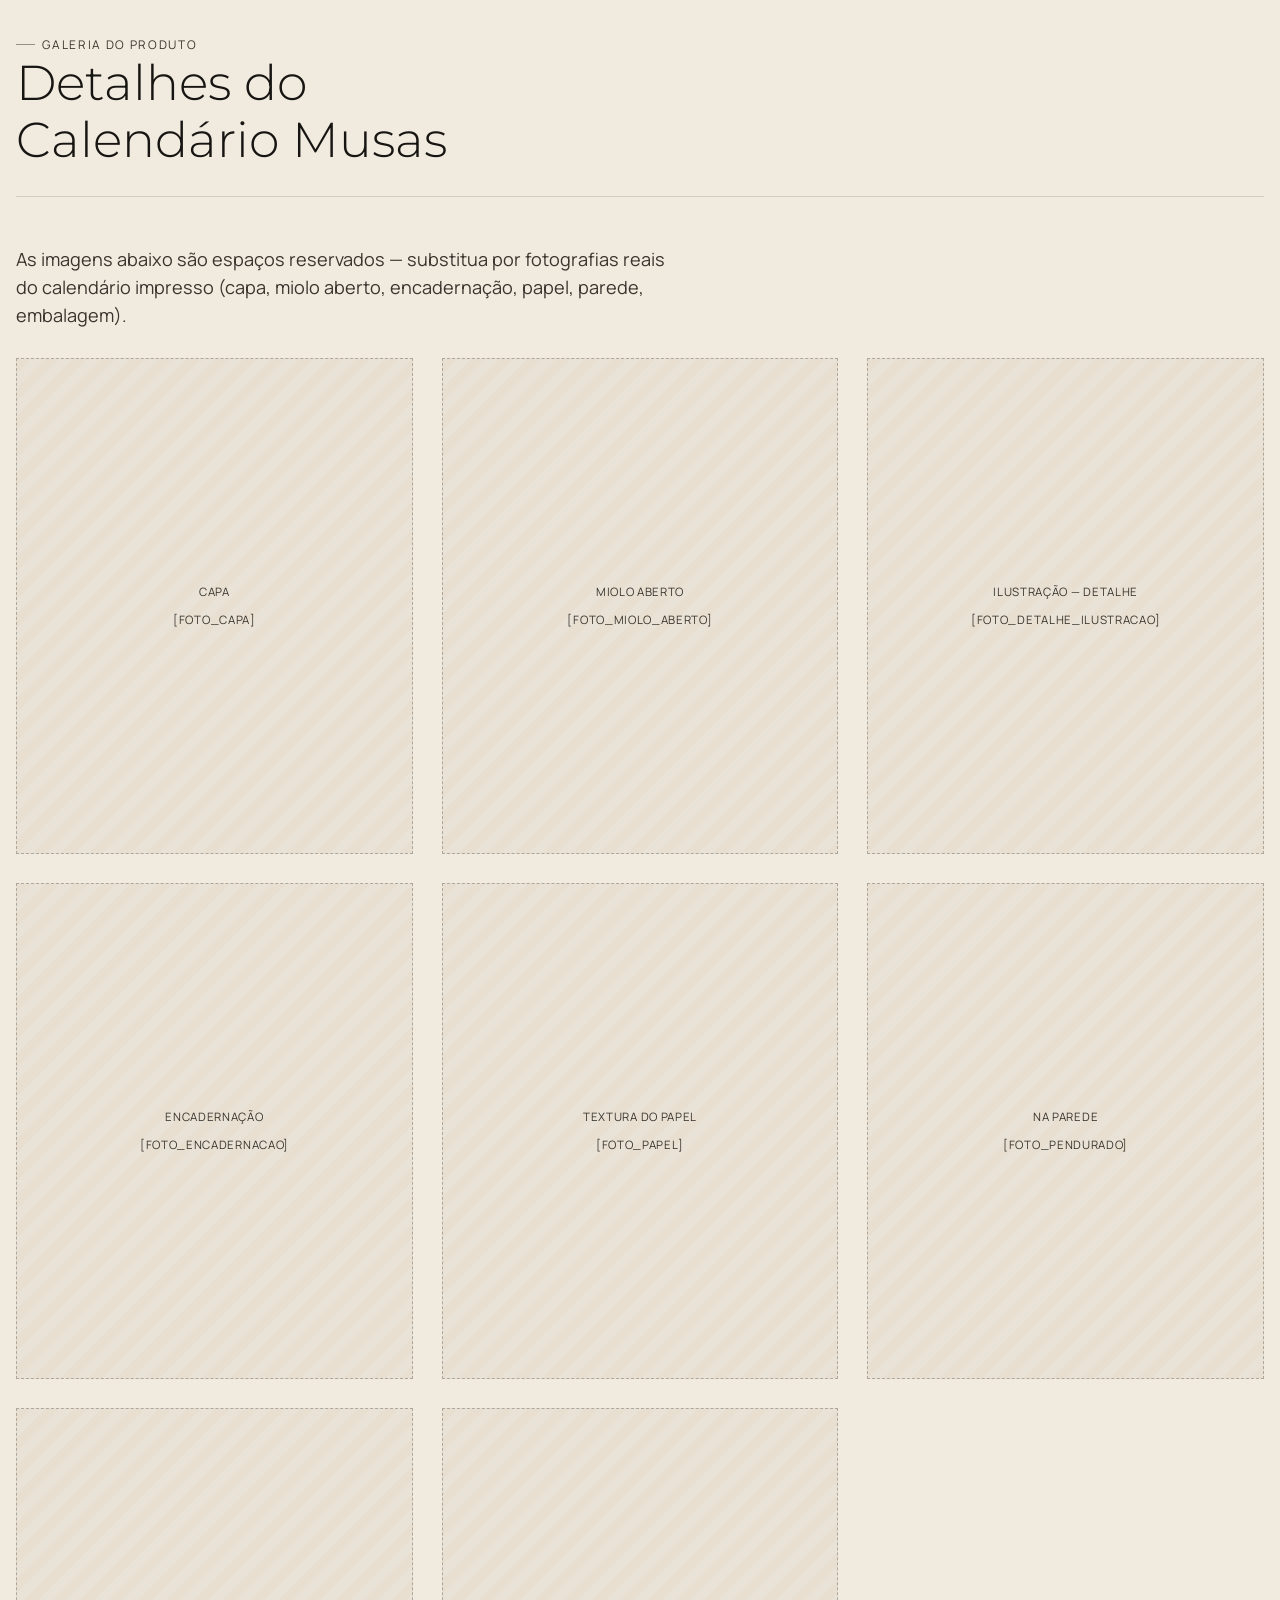
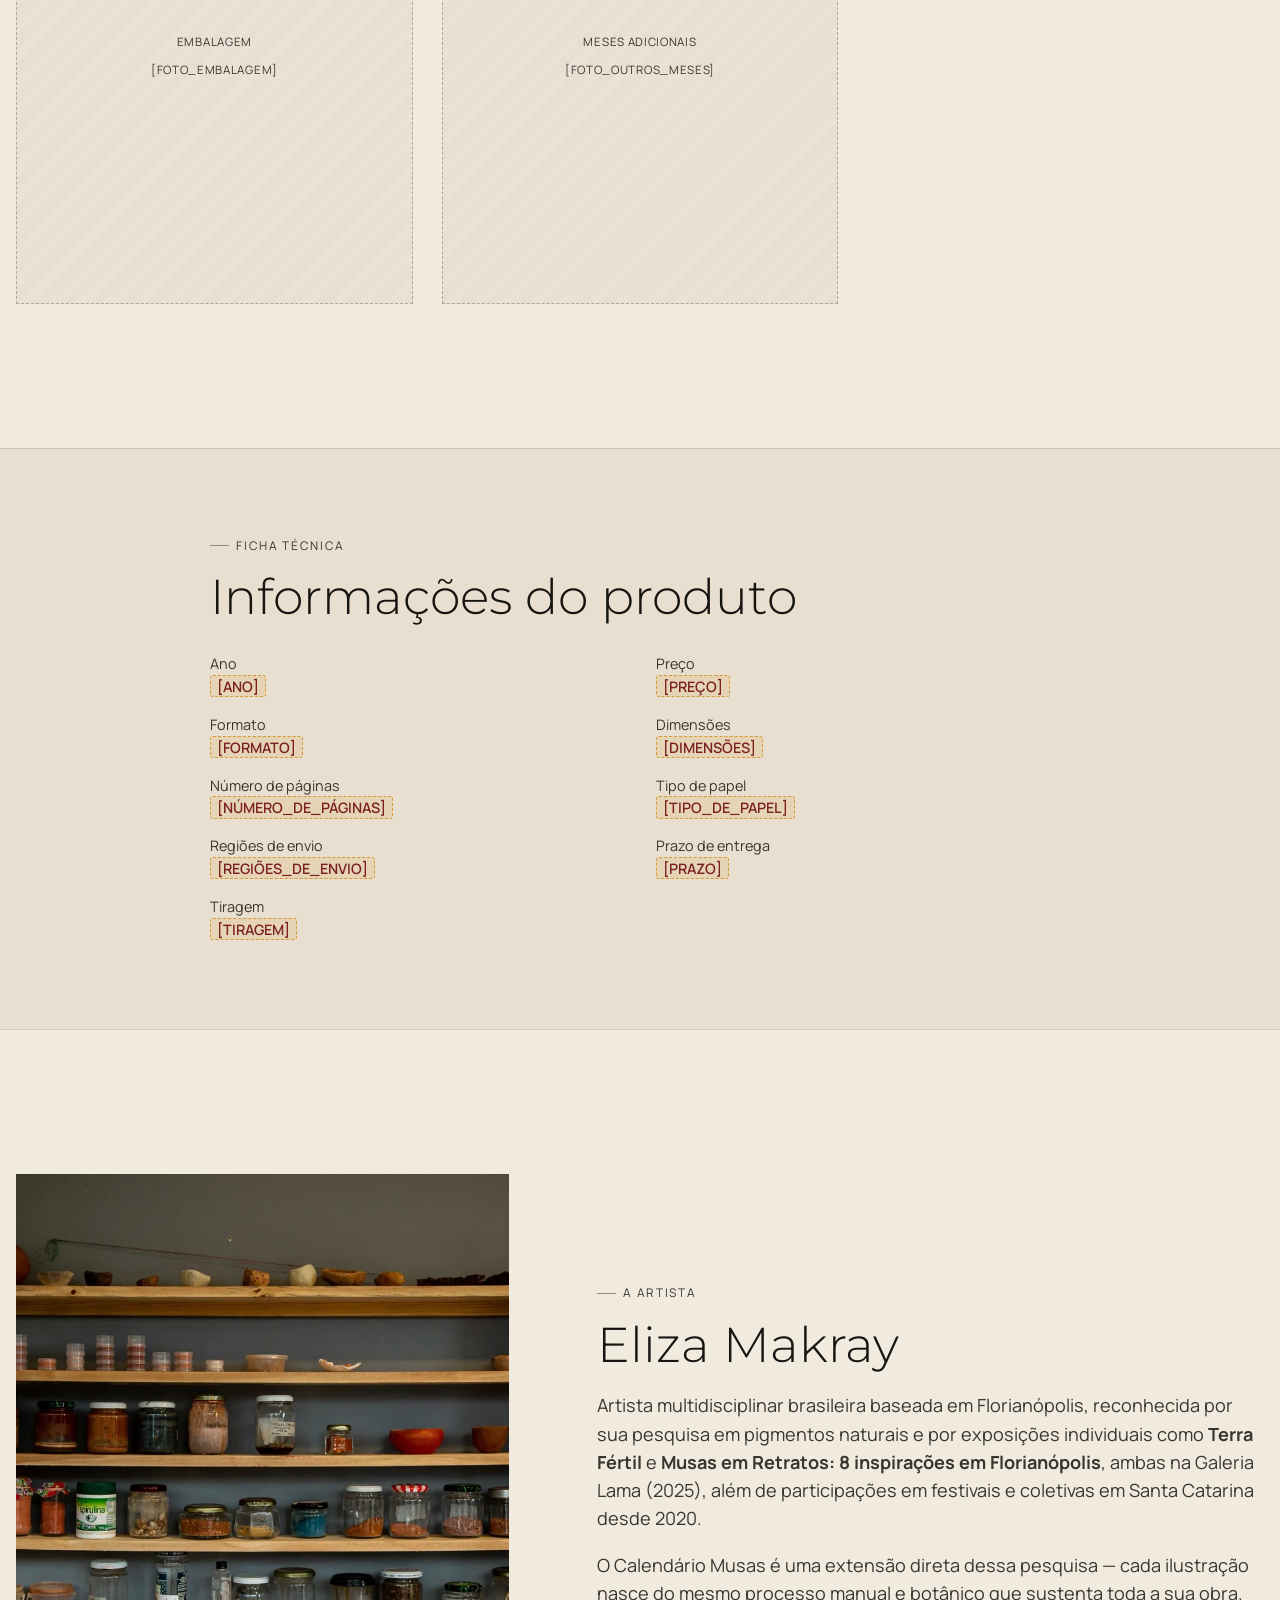
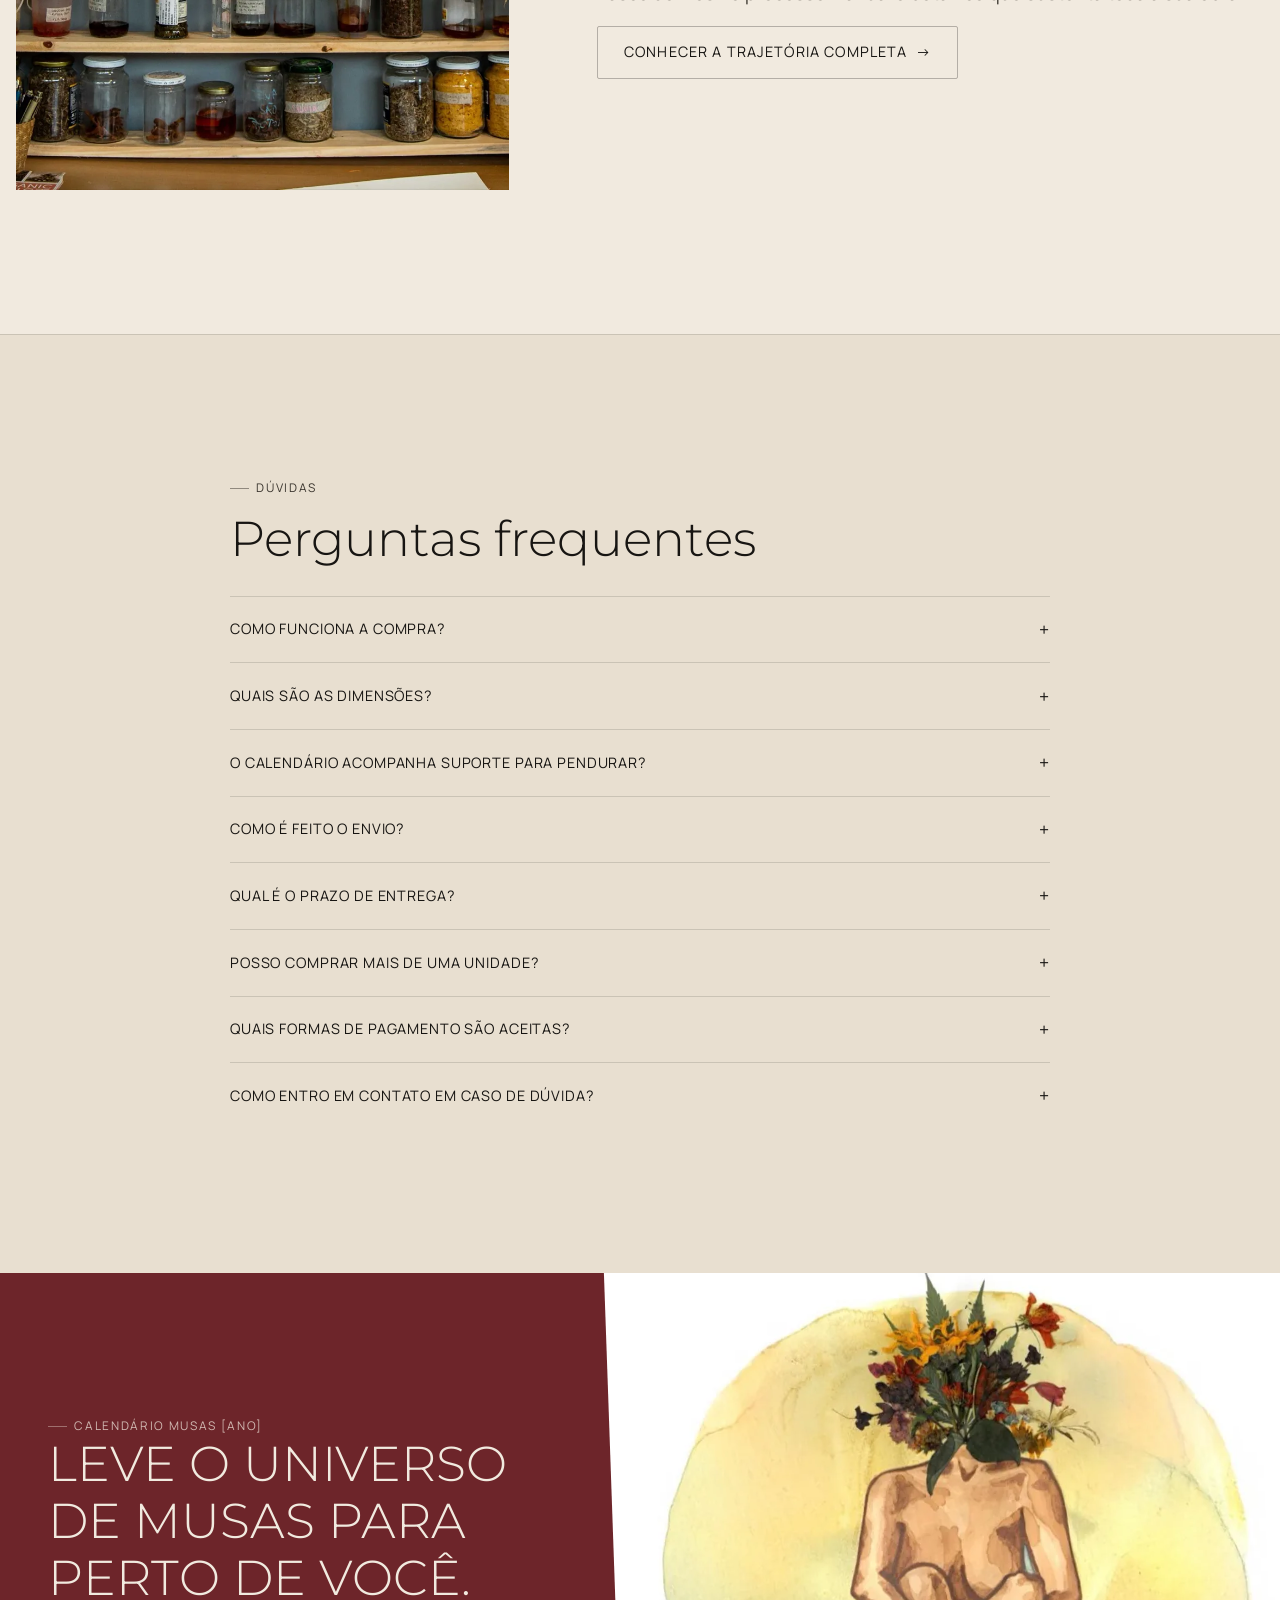
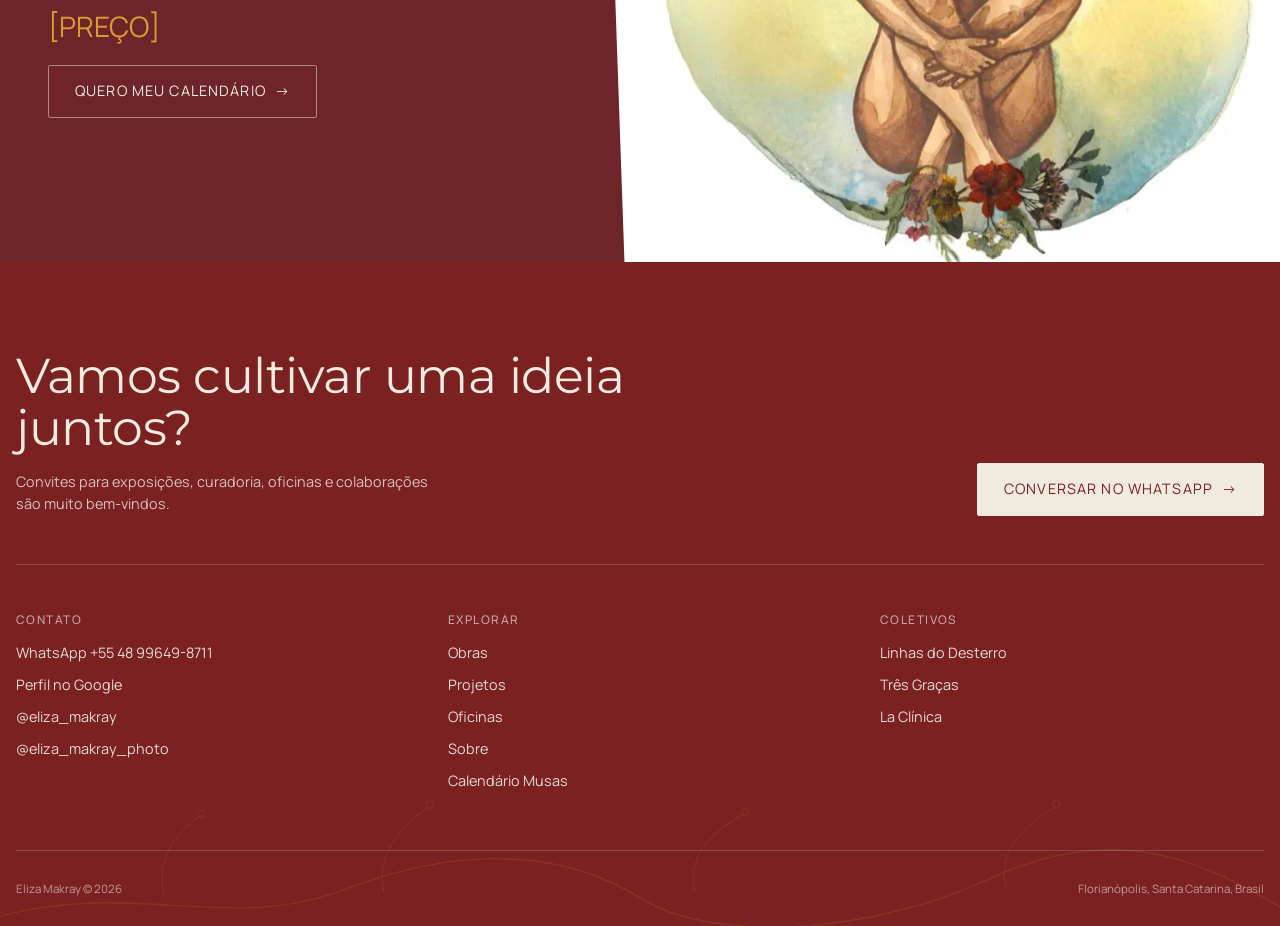
==== commit 1fb949d5: "Obras: drop Carmen and Processo de pigmentos; 50px titles; Sobre merged intro with portrait; #7b2122" ====
--- a/calendario.html
+++ b/calendario.html
@@ -229,7 +229,7 @@
       <div class="accordion-panel" id="faq-7" data-accordion-panel><div class="accordion-panel-inner"><p>Todas as formas de pagamento oferecidas pelo Mercado Pago no checkout — cartão de crédito, débito, Pix e boleto, conforme disponibilidade.</p></div></div>
 
       <button class="accordion-trigger" data-accordion-trigger aria-expanded="false" aria-controls="faq-8">Como entro em contato em caso de dúvida?<span class="plus" aria-hidden="true">+</span></button>
-      <div class="accordion-panel" id="faq-8" data-accordion-panel><div class="accordion-panel-inner"><p>Escreva para <span class="placeholder">elizamakrayarte@gmail.com</span> ou pelo <a href="https://wa.me/5548996498711" data-track="whatsapp_click" style="text-decoration:underline" target="_blank" rel="noopener">WhatsApp</a>.</p></div></div>
+      <div class="accordion-panel" id="faq-8" data-accordion-panel><div class="accordion-panel-inner"><p>Escreva para <span class="placeholder">elizamakrayarte@gmail.com</span> ou pelo <a href="https://wa.me/5548996498711?text=Ol%C3%A1%20Eliza%21%20Vim%20pelo%20seu%20site%20%28elizamakray.com%29%20e%20gostaria%20de%20conversar." data-track="whatsapp_click" style="text-decoration:underline" target="_blank" rel="noopener">WhatsApp</a>.</p></div></div>
     </div>
   </section>
 
@@ -270,13 +270,18 @@
     </svg>
   </div>
   <div class="footer-inner container">
-    <h2 class="footer-cta display">Vamos cultivar uma ideia juntos?</h2>
-    <a class="btn btn-outline--light" href="mailto:elizamakrayarte@gmail.com" data-track="contact_click" data-label="email">Escrever um e-mail <span class="btn-arrow" aria-hidden="true">→</span></a>
+    <div class="footer-top">
+      <div>
+        <h2 class="footer-cta display">Vamos cultivar uma ideia juntos?</h2>
+        <p class="footer-lede">Convites para exposições, curadoria, oficinas e colaborações são muito bem-vindos.</p>
+      </div>
+      <a class="btn btn-light" href="https://wa.me/5548996498711?text=Ol%C3%A1%20Eliza%21%20Vim%20pelo%20seu%20site%20%28elizamakray.com%29%20e%20gostaria%20de%20conversar." data-track="whatsapp_click" data-label="footer_cta" target="_blank" rel="noopener">Conversar no WhatsApp <span class="btn-arrow" aria-hidden="true">→</span></a>
+    </div>
     <div class="footer-grid">
       <div class="footer-col">
         <h4>Contato</h4>
-        <a href="mailto:elizamakrayarte@gmail.com" data-track="contact_click" data-label="email">elizamakrayarte@gmail.com</a>
-        <a href="https://wa.me/5548996498711" data-track="whatsapp_click" target="_blank" rel="noopener">WhatsApp</a>
+        <a href="https://wa.me/5548996498711?text=Ol%C3%A1%20Eliza%21%20Vim%20pelo%20seu%20site%20%28elizamakray.com%29%20e%20gostaria%20de%20conversar." data-track="whatsapp_click" data-label="footer_number" target="_blank" rel="noopener">WhatsApp +55 48 99649-8711</a>
+        <a href="https://maps.app.goo.gl/YirxrHpd8r8B4ydb7" data-track="contact_click" data-label="google_profile" target="_blank" rel="noopener">Perfil no Google</a>
         <a href="https://www.instagram.com/eliza_makray/" target="_blank" rel="noopener">@eliza_makray</a>
         <a href="https://www.instagram.com/eliza_makray_photo/" target="_blank" rel="noopener">@eliza_makray_photo</a>
       </div>
@@ -286,10 +291,7 @@
         <a href="projetos.html">Projetos</a>
         <a href="oficinas.html">Oficinas</a>
         <a href="sobre.html">Sobre</a>
-      </div>
-      <div class="footer-col">
-        <h4>Oficinas &amp; convites</h4>
-        <p>Convites para exposições, curadoria e colaborações são muito bem-vindos.</p>
+        <a href="calendario.html">Calendário Musas</a>
       </div>
       <div class="footer-col">
         <h4>Coletivos</h4>
--- a/styles.css
+++ b/styles.css
@@ -10,7 +10,7 @@
   --ivory:#F1EADF;
   --ivory-dim:#E8DFD0;
   --clay:#C98F72;
-  --terracotta:#A9563E;
+  --terracotta:#7b2122;
   --olive:#565C3D;
   --botanical:#263A2B;
   --burgundy:#6D252A;
@@ -31,8 +31,8 @@
 
   /* ---- fluid type scale ---- */
   --fs-2xl: clamp(3.4rem, 3rem + 5vw, 8.5rem);
-  --fs-xl: clamp(2.4rem, 2rem + 3.2vw, 5.2rem);
-  --fs-lg: clamp(1.9rem, 1.6rem + 1.6vw, 3.2rem);
+  --fs-xl: clamp(2rem, 1.4rem + 2.1vw, 3.125rem);
+  --fs-lg: clamp(2rem, 1.4rem + 2.1vw, 3.125rem);
   --fs-md: clamp(1.35rem, 1.2rem + 0.7vw, 1.9rem);
   --fs-body: clamp(1rem, 0.94rem + 0.24vw, 1.15rem);
   --fs-sm: clamp(0.82rem, 0.78rem + 0.15vw, 0.92rem);
@@ -221,16 +221,15 @@
 :root{
   --edge-pad: clamp(1.5rem, 4vw, 3rem);
   --header-h: 102px;
-  --fs-hero: clamp(2.1rem, 1.5rem + 2.6vw, 3.5rem);
+  --fs-hero: clamp(2rem, 1.4rem + 2.1vw, 3.125rem);
 }
 .hero{
   position:relative;
-  height:calc(100svh - var(--header-h));
+  min-height:calc(100svh - var(--header-h));
   display:grid;
   grid-template-columns:56fr 44fr;
   align-items:stretch;
   border-bottom:1px solid var(--line);
-  overflow:hidden;
 }
 .hero-visual{position:relative;overflow:hidden;background:var(--carbon)}
 .hero-visual img{
@@ -255,23 +254,24 @@
   gap:clamp(1.2rem, 2.2vh, 1.8rem);
   padding:var(--edge-pad);
 }
-.hero-kicker{display:flex;flex-direction:column;gap:.7rem}
+.hero-kicker{display:flex;flex-direction:column;gap:1rem}
 .hero-title{
   font-size:var(--fs-hero);
   line-height:1.02;
 }
 .hero-sub{
-  font-family:var(--font-mono);font-size:var(--fs-sm);letter-spacing:.03em;
-  color:var(--ink-soft);
+  font-family:var(--font-mono);font-size:.85rem;letter-spacing:.1em;text-transform:uppercase;
+  color:var(--ink-soft);margin-top:-.3rem;
 }
 .hero-desc{
-  font-family:var(--font-mono);font-size:.76rem;letter-spacing:.03em;
-  color:var(--ink-soft);opacity:.8;margin-top:-.6rem;
-}
-.hero-actions{display:flex;align-items:center;gap:1.2rem;margin-top:.4rem}
+  font-family:var(--font-display);font-size:1.05rem;line-height:1.65;
+  color:var(--ink-soft);max-width:48ch;margin-top:.2rem;
+}
+.hero-desc strong{color:var(--ink);font-weight:600}
 .hero-scroll-cue{
-  display:flex;align-items:center;gap:.5em;
-  font-family:var(--font-mono);font-size:.7rem;letter-spacing:.08em;text-transform:uppercase;
+  position:absolute;right:var(--edge-pad);bottom:1.6rem;
+  display:flex;align-items:center;gap:.6em;
+  font-family:var(--font-mono);font-size:.72rem;letter-spacing:.1em;text-transform:uppercase;
   color:var(--ink-soft);
 }
 .hero-scroll-cue svg{animation:scrollbounce 1.8s ease-in-out infinite}
@@ -287,6 +287,7 @@
   .hero-visual{height:42vh}
   .hero-copy{padding:var(--space-sm) var(--edge-pad) var(--space-md);gap:1rem}
   .hero-botanical{display:none}
+  .hero-scroll-cue{display:none}
 }
 @media (max-width:420px){
   .hero-visual{height:38vh}
@@ -474,23 +475,29 @@
 /* ==========================================================================
    FOOTER
    ========================================================================== */
-.site-footer{position:relative;background:var(--carbon);color:var(--ivory);overflow:hidden}
-.footer-inner{padding-block:var(--space-xl) var(--space-md);position:relative;z-index:1}
-.footer-cta{max-width:20ch;color:var(--ivory);margin-bottom:var(--space-md)}
-.footer-grid{display:grid;grid-template-columns:repeat(4,1fr);gap:var(--space-md);padding-block:var(--space-md);border-top:1px solid rgba(241,234,223,.15)}
-.footer-col h4{font-family:var(--font-mono);font-size:var(--fs-label);letter-spacing:.12em;text-transform:uppercase;color:rgba(241,234,223,.6);margin-bottom:1rem;font-weight:500}
-.footer-col a, .footer-col p{display:block;color:rgba(241,234,223,.88);margin-bottom:.6rem;font-size:var(--fs-sm)}
+.site-footer{position:relative;background:var(--terracotta);color:var(--ivory);overflow:hidden}
+.footer-inner{padding-block:var(--space-lg) var(--space-sm);position:relative;z-index:1}
+.footer-top{display:flex;justify-content:space-between;align-items:flex-end;gap:var(--space-md);flex-wrap:wrap;padding-bottom:var(--space-md)}
+.footer-cta{max-width:20ch;color:var(--ivory);margin-bottom:var(--space-xs)}
+.footer-lede{color:rgba(241,234,223,.8);max-width:46ch;font-size:var(--fs-sm)}
+.btn-light{background:var(--ivory);color:var(--terracotta);border-color:var(--ivory)}
+.btn-light:hover{background:transparent;color:var(--ivory)}
+.footer-grid{display:grid;grid-template-columns:repeat(3,1fr);gap:var(--space-md);padding-block:var(--space-md);border-top:1px solid rgba(241,234,223,.2)}
+.footer-col h4{font-family:var(--font-mono);font-size:var(--fs-label);letter-spacing:.12em;text-transform:uppercase;color:rgba(241,234,223,.65);margin-bottom:1rem;font-weight:500}
+.footer-col a, .footer-col p{display:block;color:rgba(241,234,223,.92);margin-bottom:.6rem;font-size:var(--fs-sm)}
 .footer-col a:hover{color:var(--pollen)}
 .footer-bottom{
   display:flex;justify-content:space-between;flex-wrap:wrap;gap:1rem;
-  padding-top:var(--space-sm);margin-top:var(--space-sm);
-  border-top:1px solid rgba(241,234,223,.15);
-  font-family:var(--font-mono);font-size:.72rem;color:rgba(241,234,223,.5);
+  padding-top:var(--space-sm);
+  border-top:1px solid rgba(241,234,223,.2);
+  font-family:var(--font-mono);font-size:.72rem;color:rgba(241,234,223,.6);
 }
 .footer-botanical{position:absolute;left:0;right:0;bottom:-4%;opacity:.14;z-index:0;pointer-events:none}
 .footer-botanical svg{width:100%;height:auto;color:var(--pollen)}
 @media (max-width:820px){
   .footer-grid{grid-template-columns:1fr 1fr;gap:var(--space-sm) var(--space-md)}
+  .footer-top{align-items:flex-start}
+  .footer-col:first-child{grid-column:1/-1}
 }
 
 /* ==========================================================================
@@ -643,7 +650,7 @@
 .manifesto-full p:first-of-type{font-family:var(--font-display);font-size:var(--fs-md);color:var(--ink)}
 @media (max-width:900px){.manifesto-full{grid-template-columns:1fr}}
 
-.cv-section{border-top:1px solid var(--line);padding-block:var(--space-lg)}
+.cv-section{border-top:1px solid var(--line);padding-block:var(--space-md) var(--space-lg)}
 .cv-list{display:flex;flex-direction:column;gap:.9rem}
 .cv-list li{
   display:grid;grid-template-columns:5.5rem 1fr;gap:var(--space-sm);
@@ -896,3 +903,23 @@
 .linkbio-social svg{width:18px;height:18px}
 .linkbio-foot{margin-top:var(--space-lg);font-family:var(--font-mono);font-size:.72rem;letter-spacing:.06em;color:var(--ink-soft);opacity:.6}
 .linkbio-foot a{text-decoration:underline;text-underline-offset:2px}
+
+/* ---- Sobre: retrato + manifesto ---- */
+.sobre-intro{
+  display:grid;grid-template-columns:minmax(0,5fr) minmax(0,7fr);gap:var(--space-lg);align-items:start;
+  padding-block:calc(var(--space-sm) + 3rem) var(--space-lg);
+}
+.sobre-portrait img{width:100%;aspect-ratio:4/5;object-fit:cover}
+.sobre-text{max-width:62ch}
+.sobre-text h1{font-size:var(--fs-xl);margin-bottom:.6rem}
+.sobre-sub{
+  font-family:var(--font-mono);font-size:.78rem;letter-spacing:.08em;text-transform:uppercase;
+  color:var(--ink-soft);margin-bottom:var(--space-sm);
+}
+.sobre-text p{font-size:var(--fs-body);line-height:1.7;color:var(--ink-soft);margin-bottom:1.1rem}
+.sobre-text .sobre-lead{color:var(--ink)}
+.sobre-text .page-nav-jump{margin-top:var(--space-sm)}
+@media (max-width:900px){
+  .sobre-intro{grid-template-columns:1fr;gap:var(--space-sm);padding-block:calc(var(--space-sm) + 1.5rem) var(--space-md)}
+  .sobre-portrait{max-width:340px}
+}
